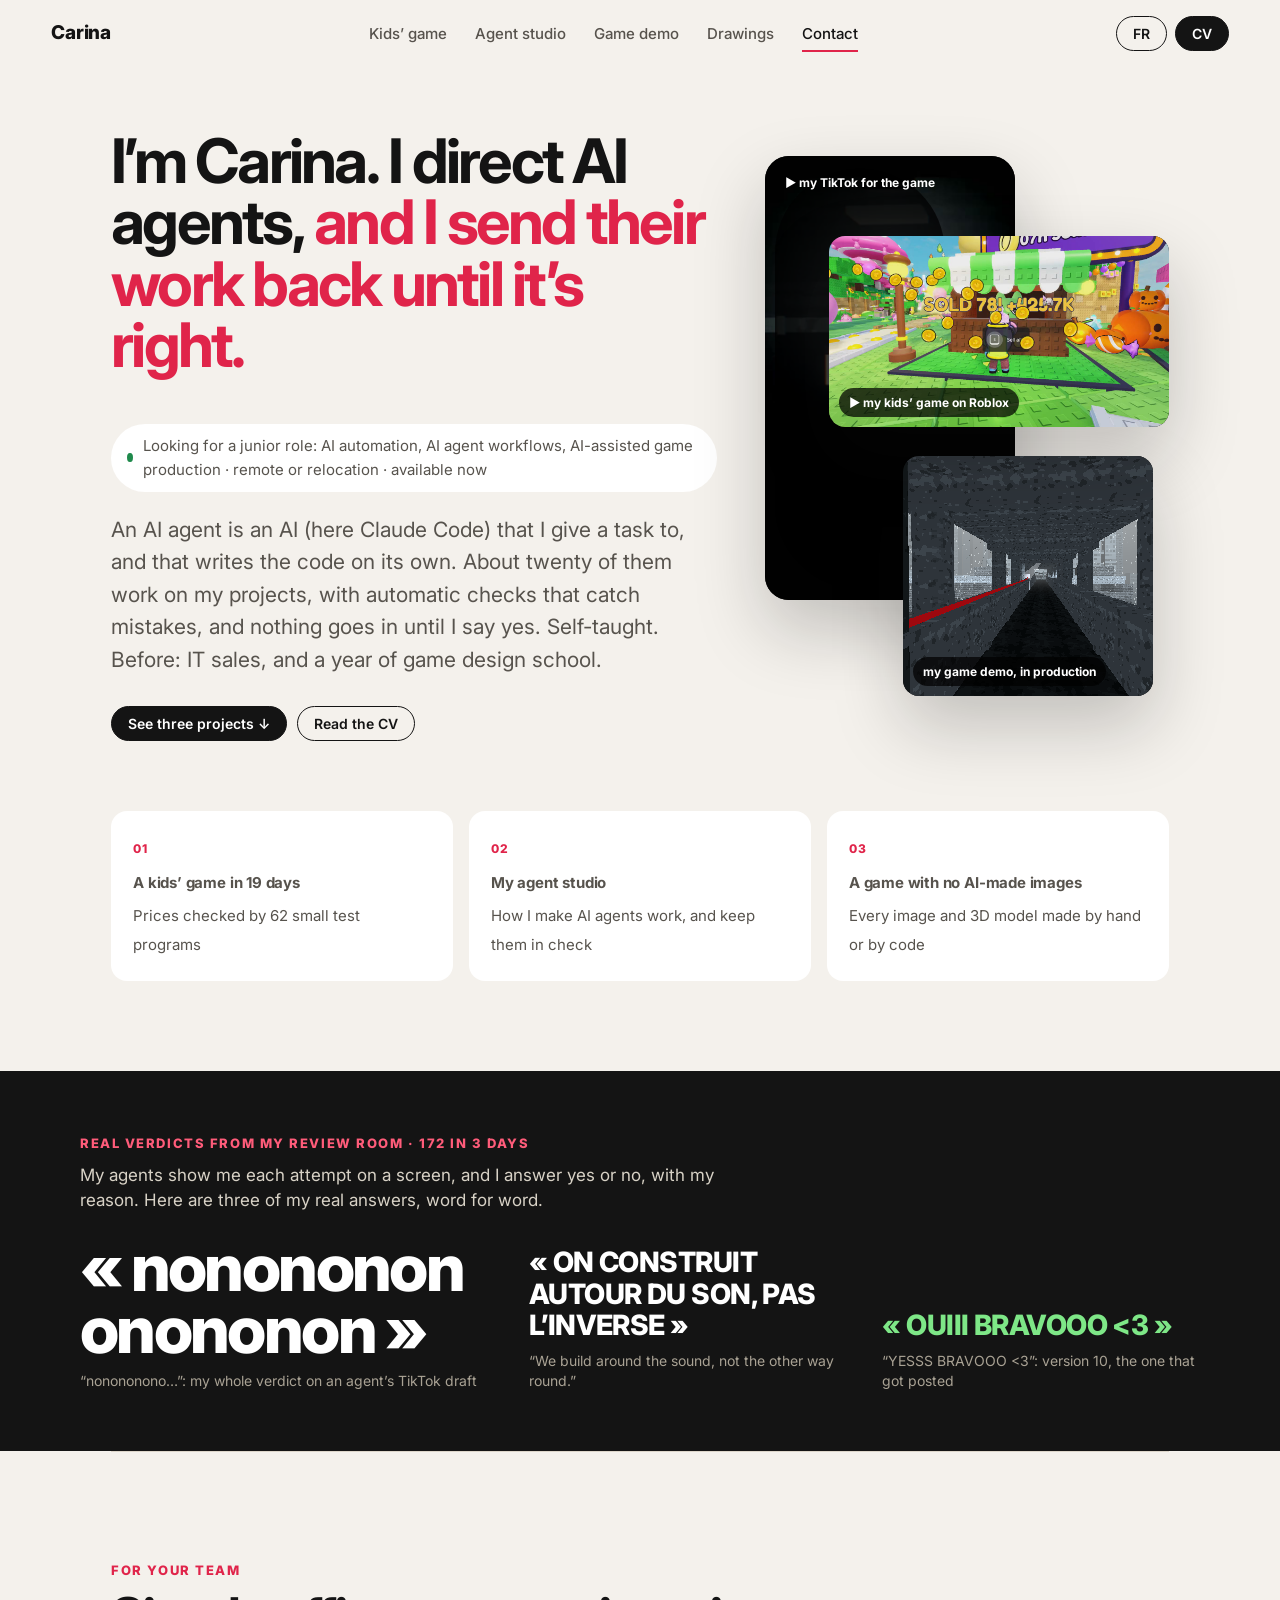
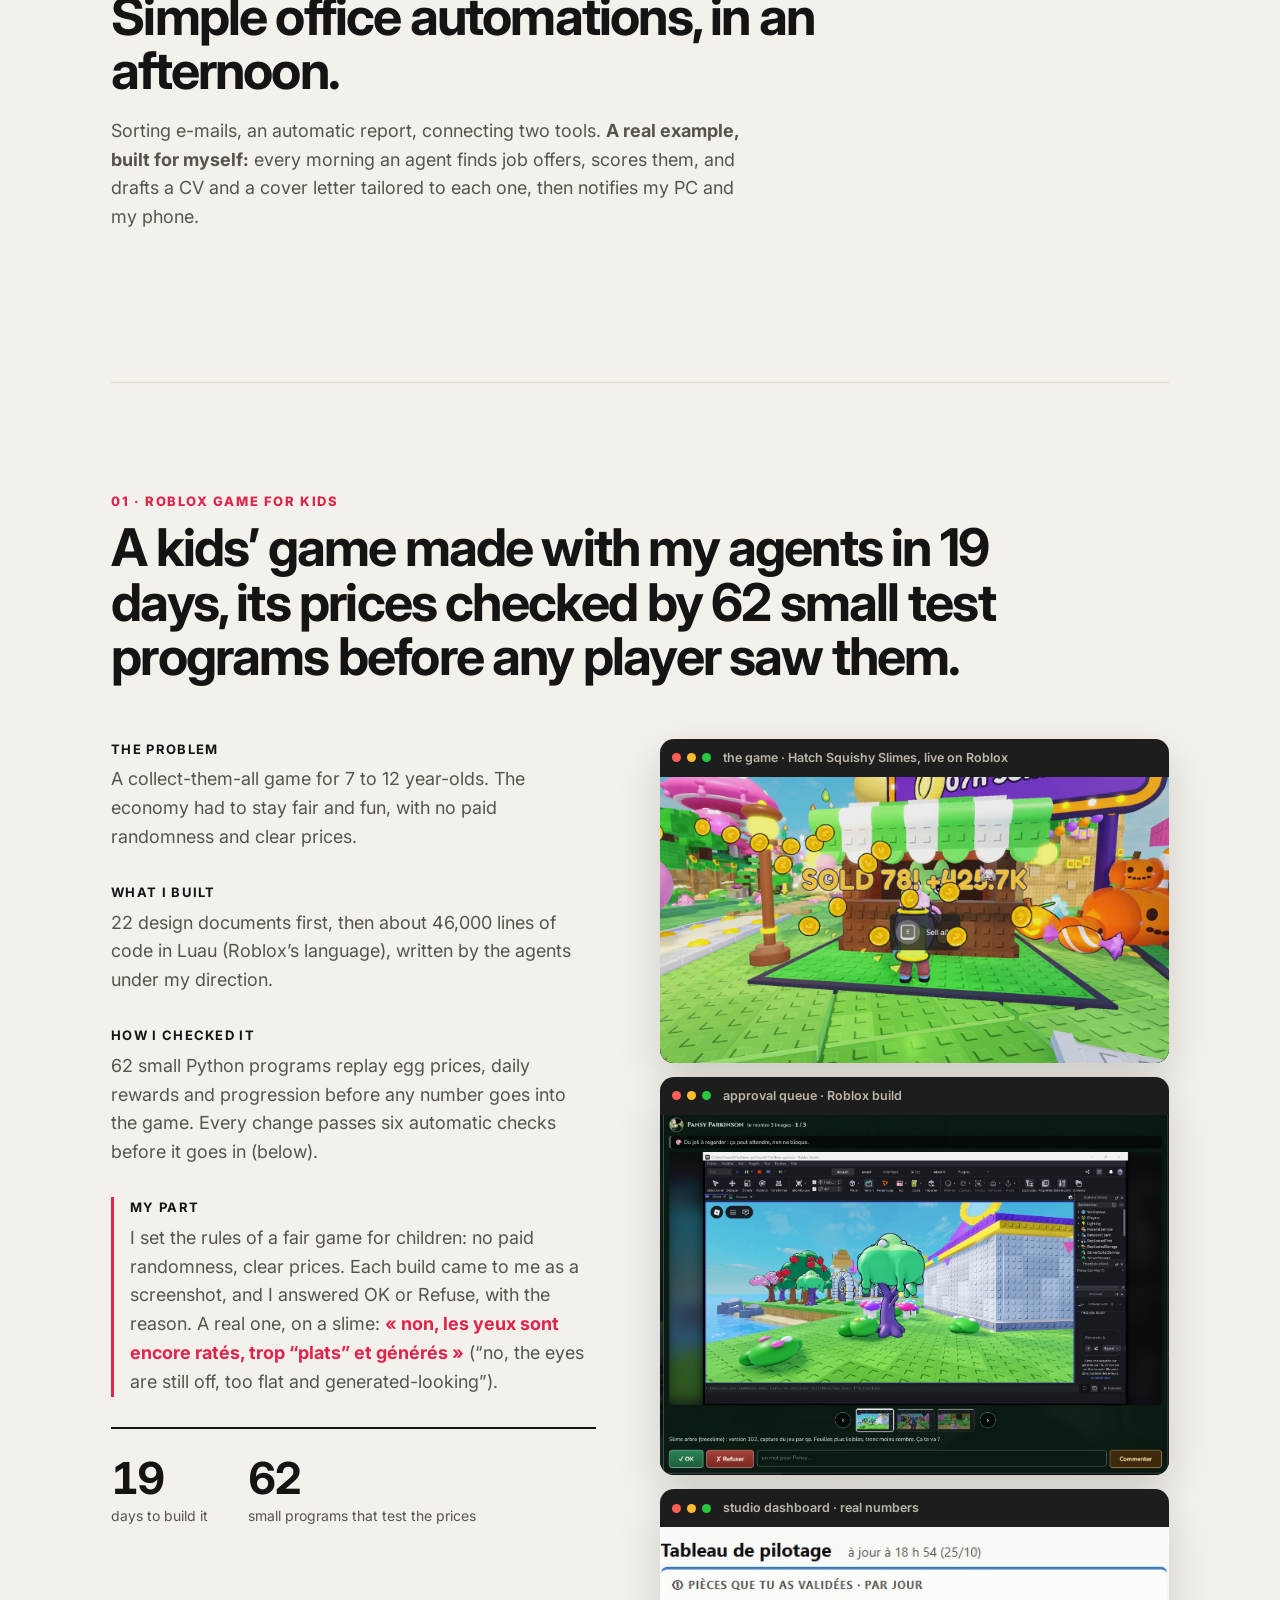
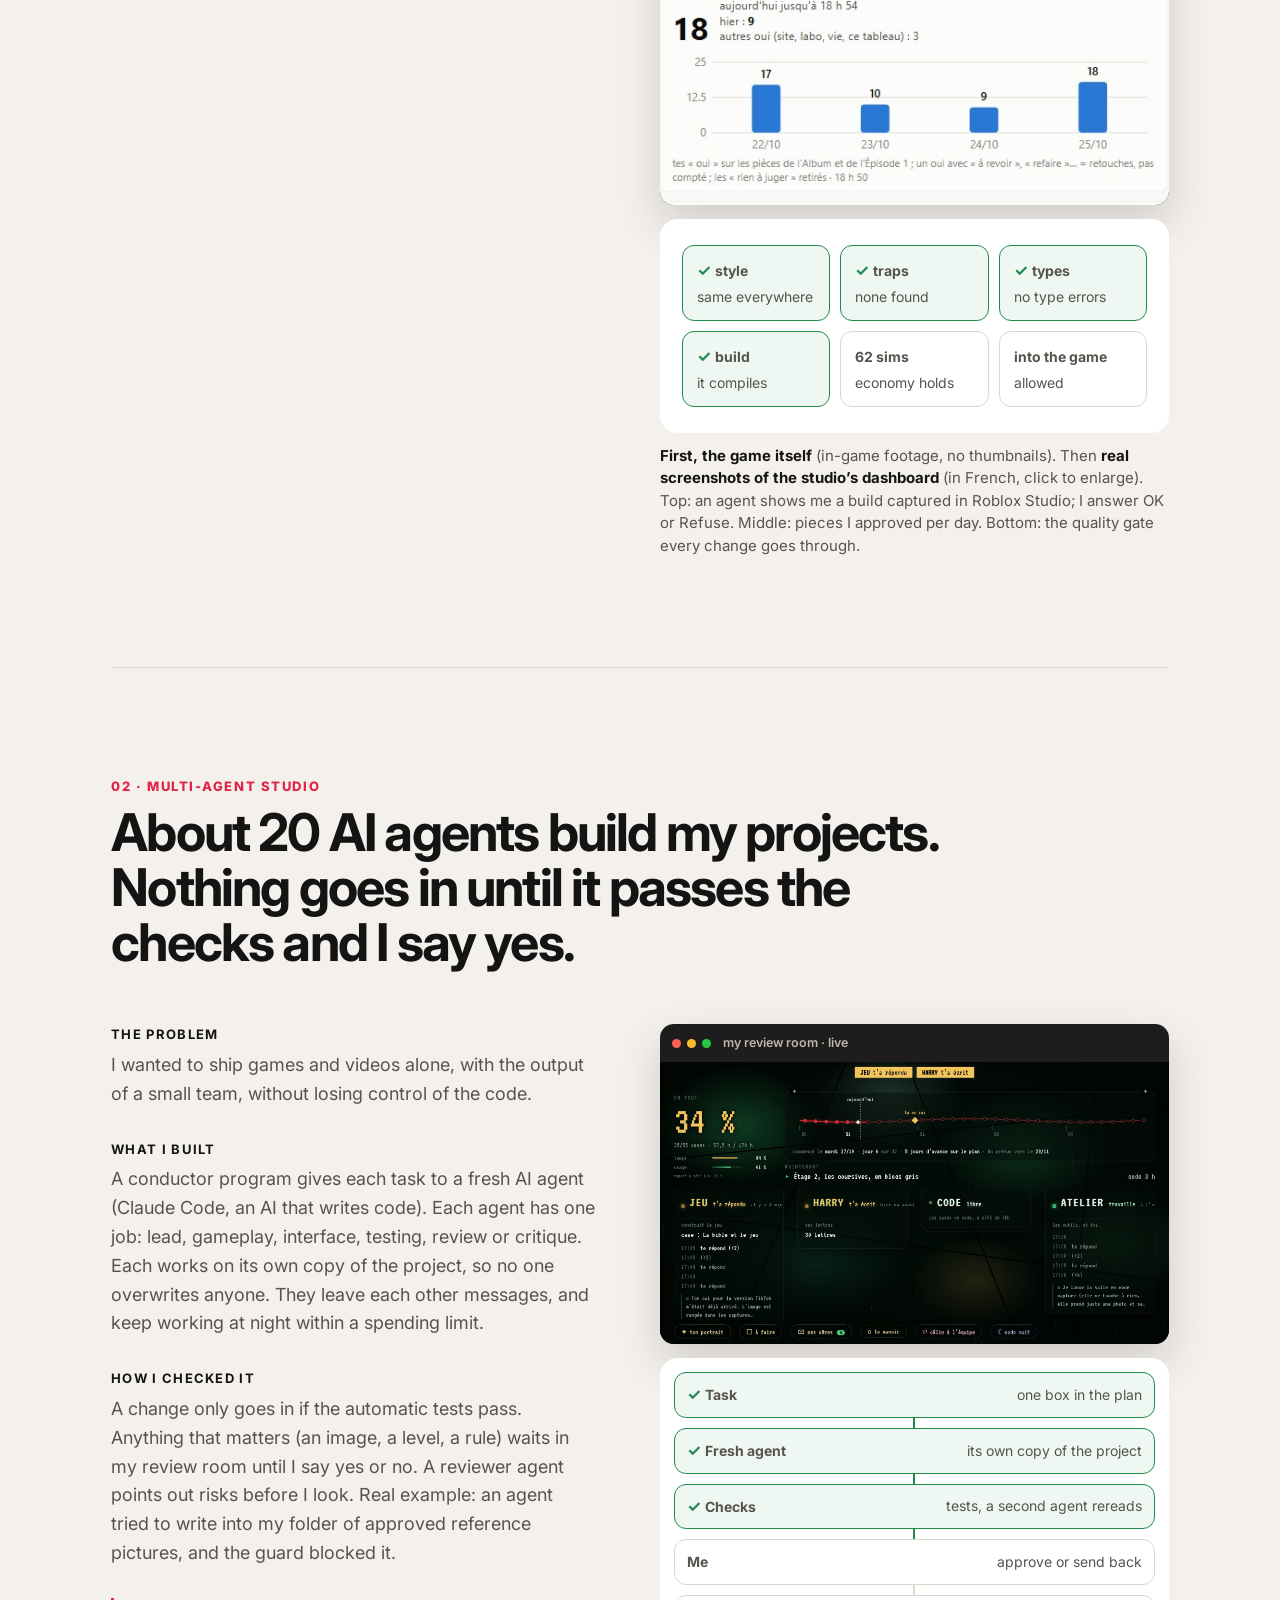
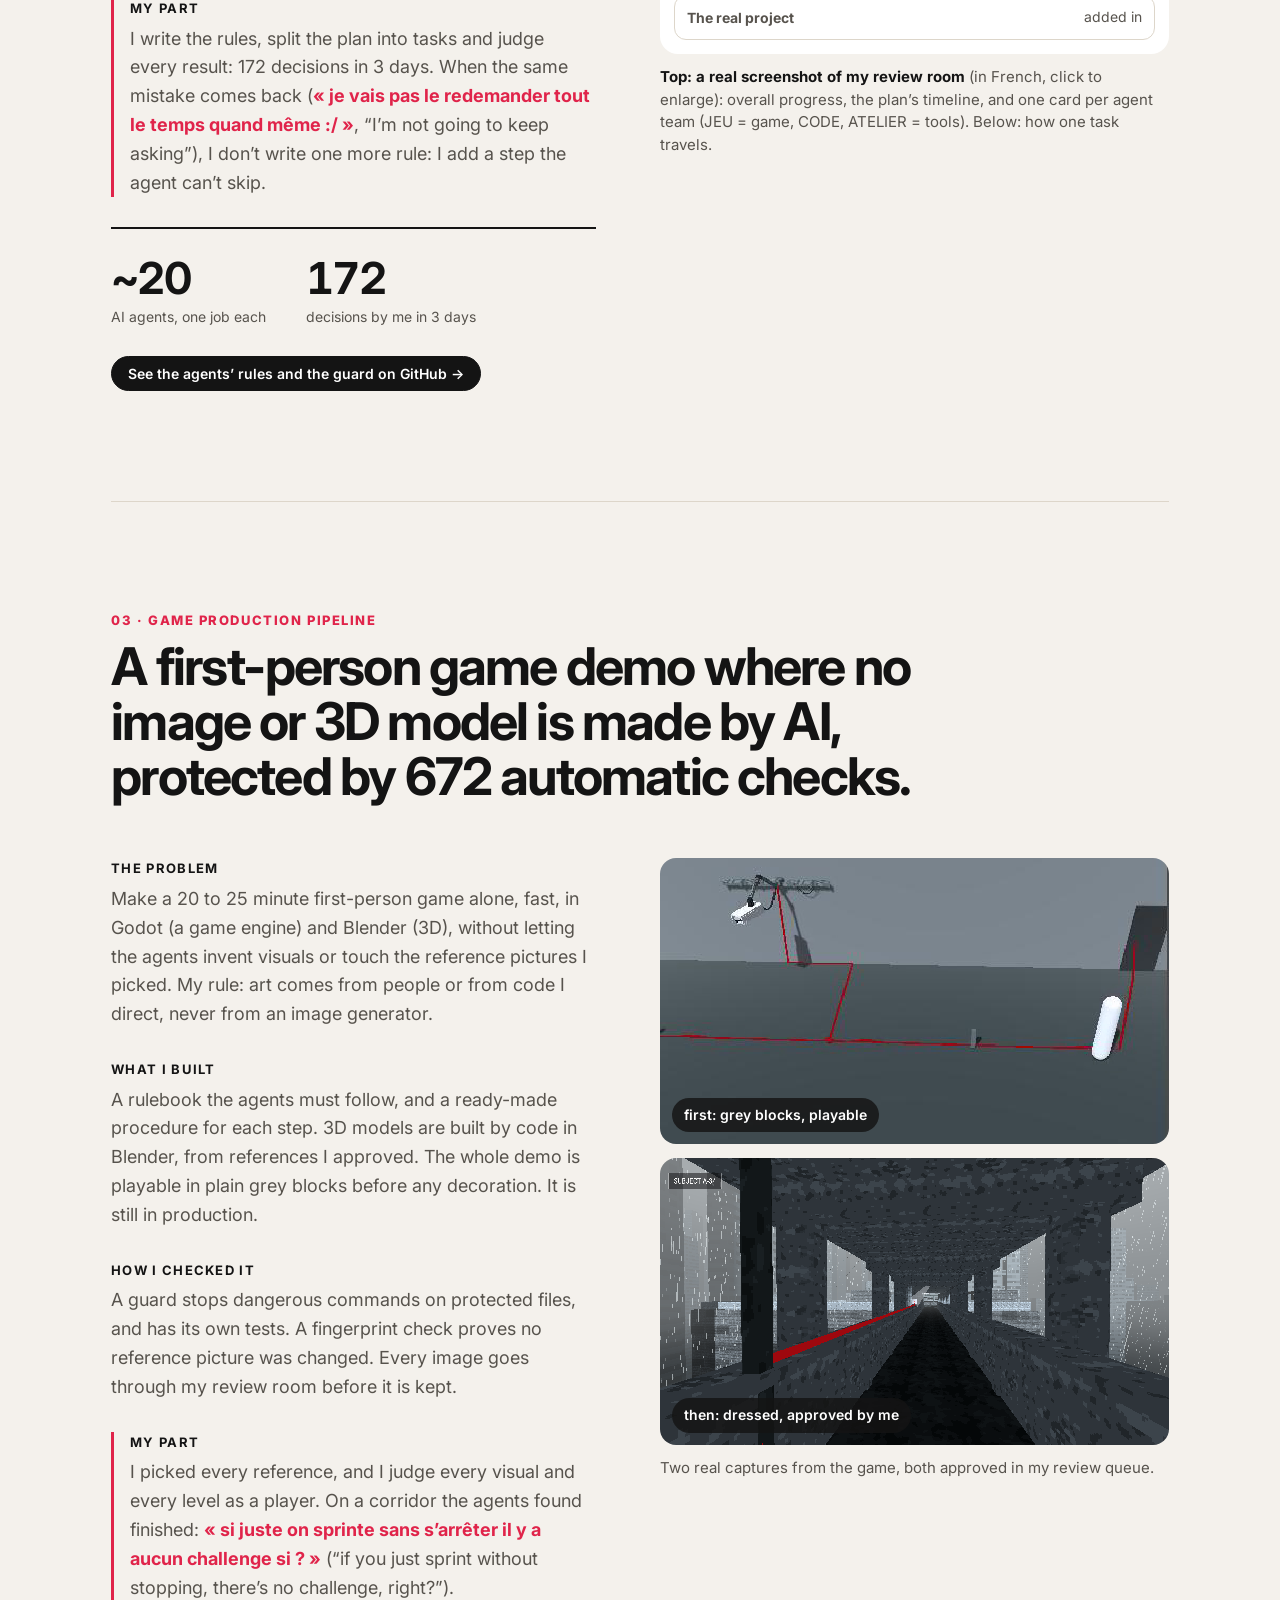
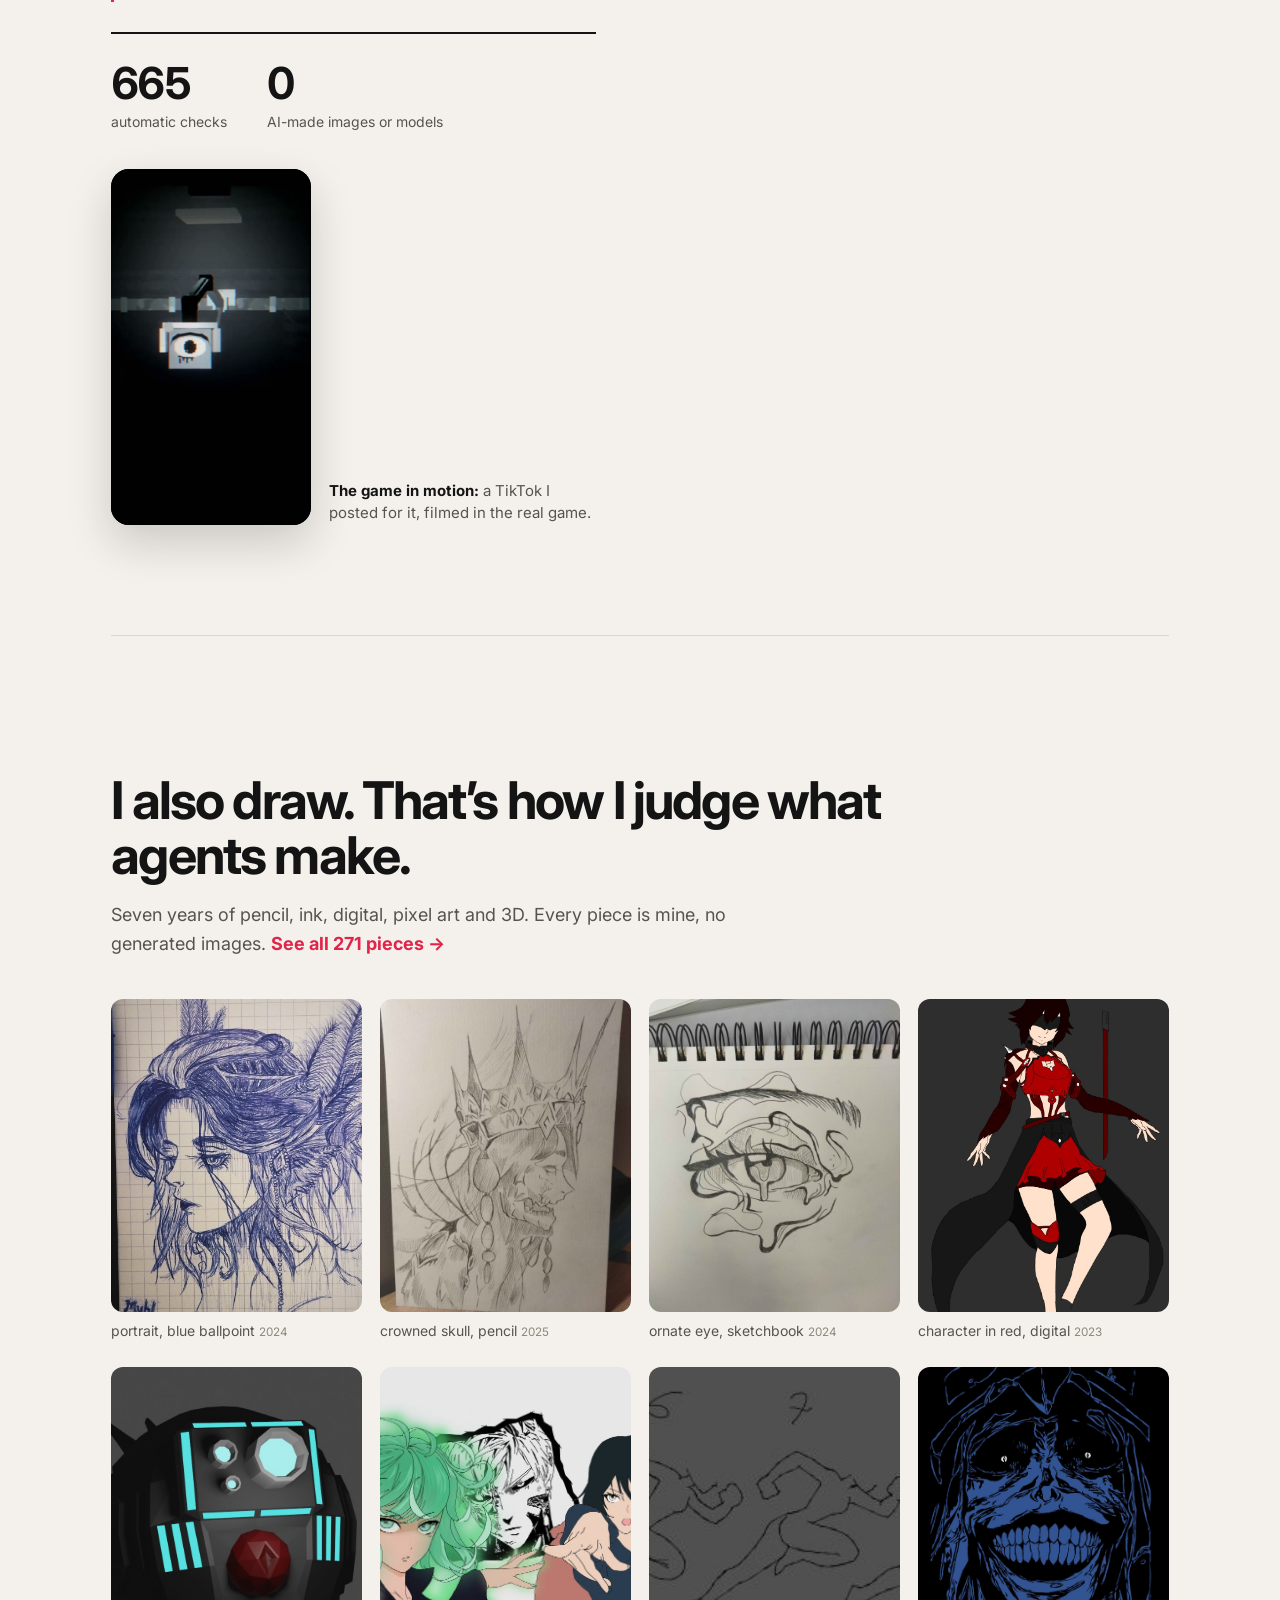
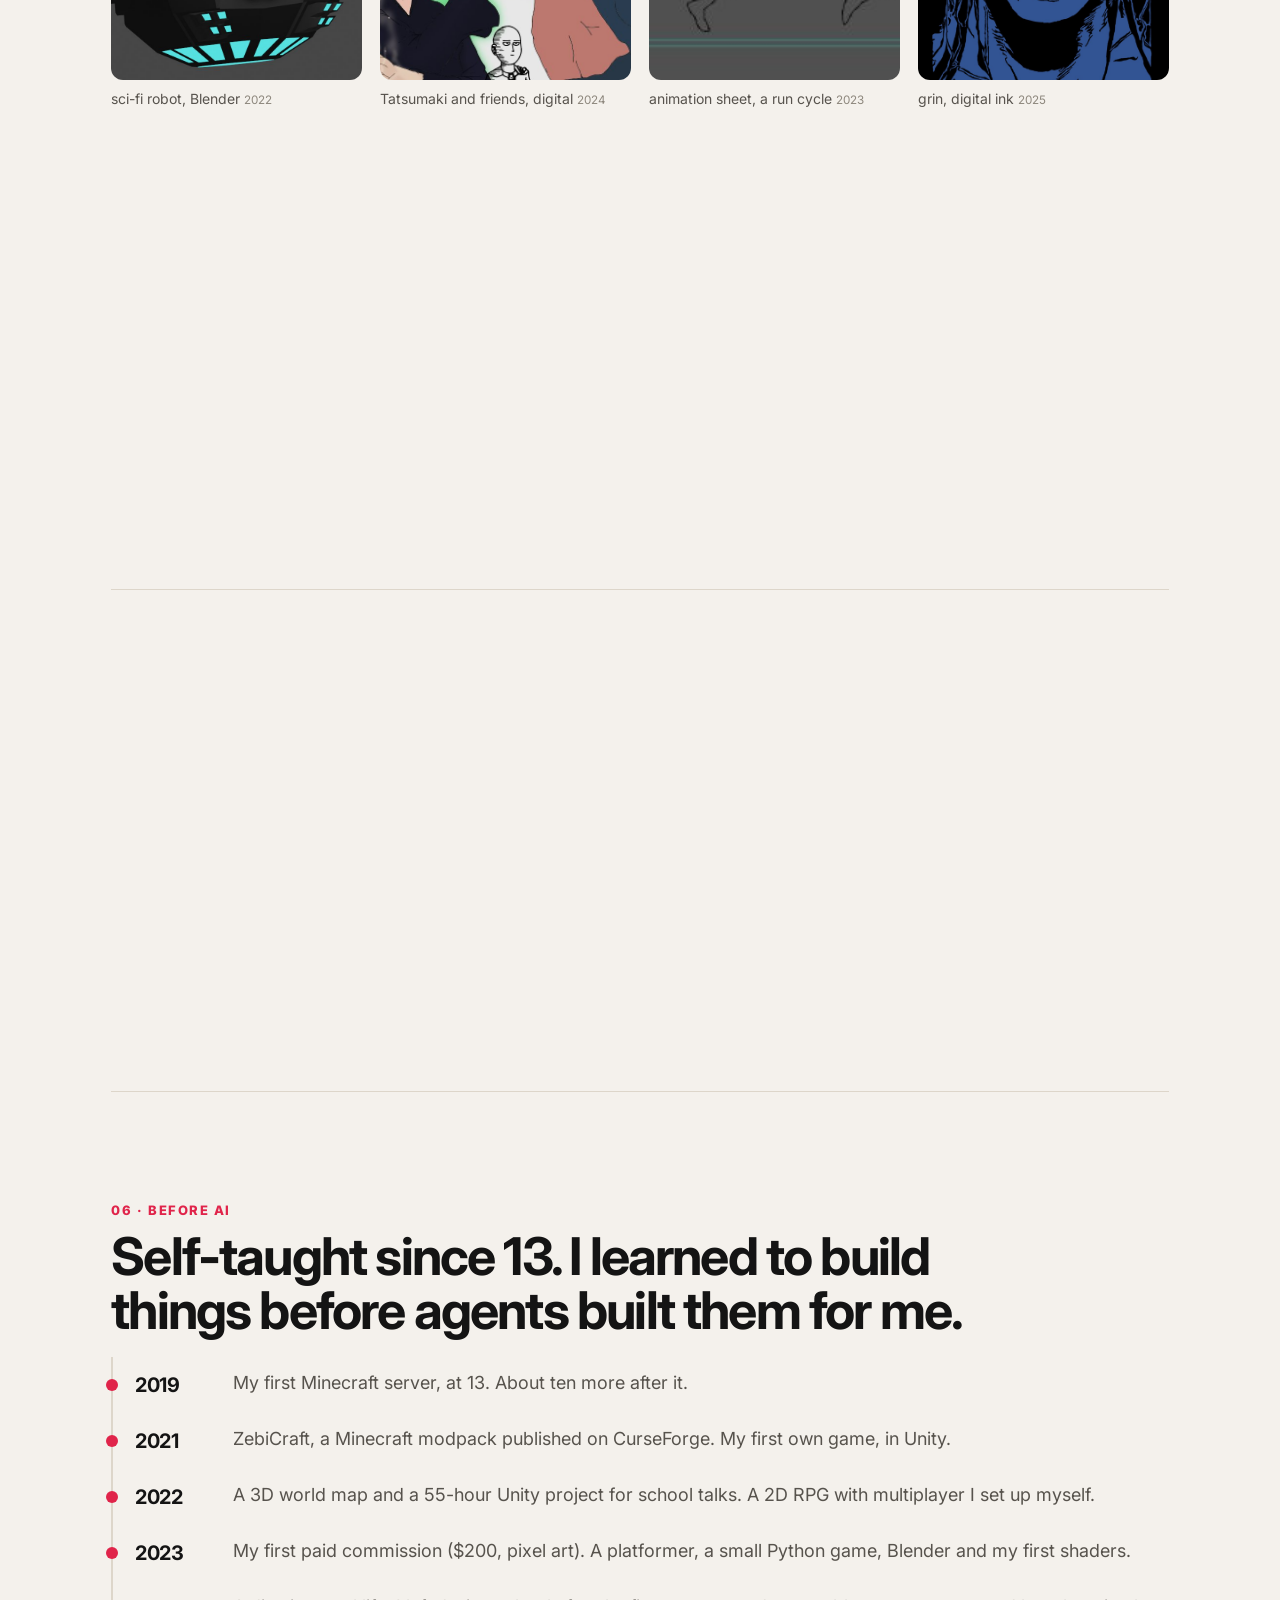
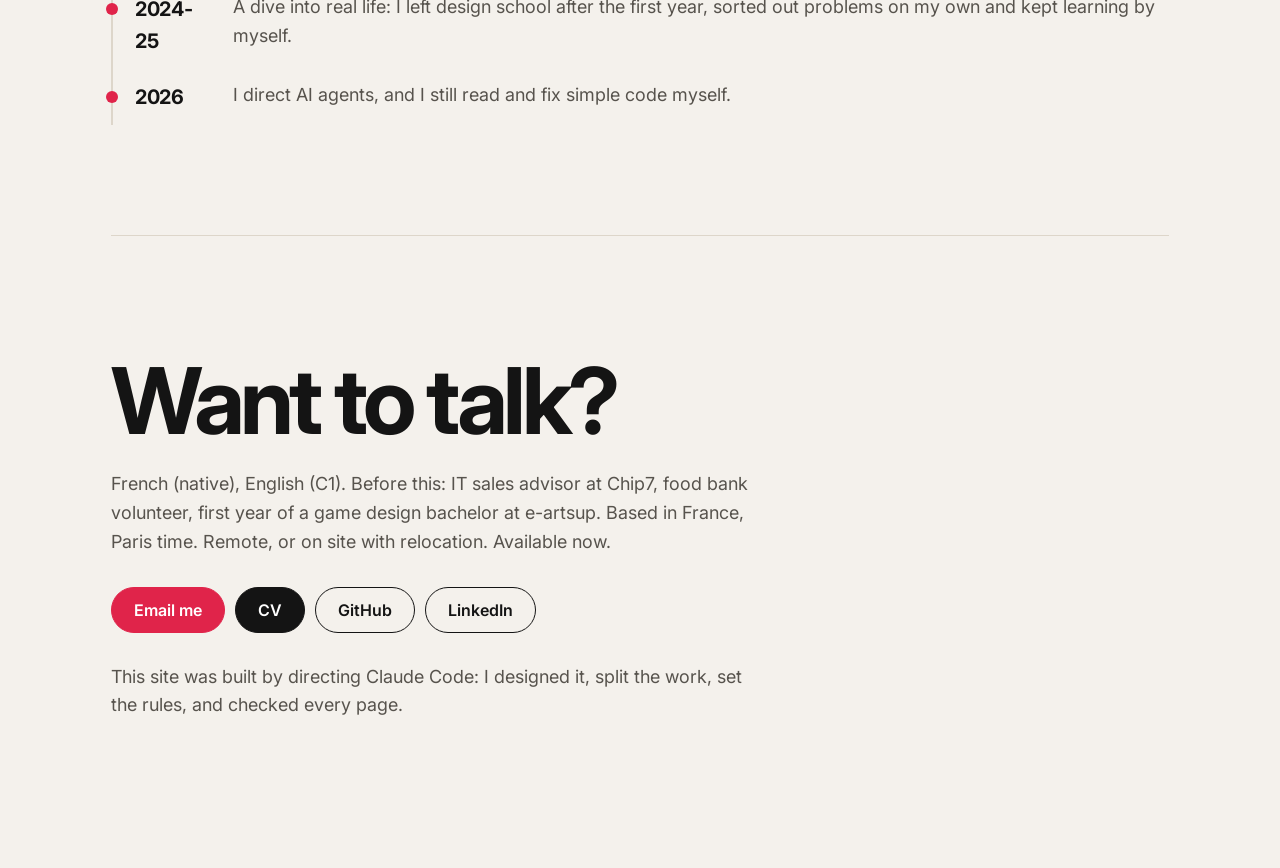
==== index.html @ 15b54ab4 "Retours du recruteur : exemple d'automatisation plus haut, jargon retiré, chiffres plus modestes, ve" ====
<!doctype html>
<html lang="en" data-l="en"><head><meta charset="utf-8"><meta name="viewport" content="width=device-width, initial-scale=1">
<title>Carina · AI agent workflows and automation</title><meta name="description" content="Carina directs teams of Claude Code agents to build real software, with tests and guardrails. Self-taught, based in France.">
<link rel="preconnect" href="https://fonts.googleapis.com"><link rel="preconnect" href="https://fonts.gstatic.com" crossorigin>
<link href="https://fonts.googleapis.com/css2?family=Inter:wght@400;500;600;700;800&family=JetBrains+Mono:wght@400;600&display=swap" rel="stylesheet">
<link rel="stylesheet" href="style.css"><script src="site.js"></script><script>window.JOURNAL=[["modeleur", "character model · 19,623 → 5,496 faces", ""], ["reviewer", "RISK: the spine is not at the same grain", "r"], ["modeleur", "fixed. once, like the rule says.", ""], ["tests", "672 / 672 passed", "v"], ["guard", "BLOCKED: write to the reference bank", "r"], ["queue", "waiting for her verdict…", "g"], ["her", "“not yet”", "j"], ["everyone", "back to work", ""]];</script></head><body>

<div class="lecture"></div>
<header class="haut"><a class="nom" href="#">Carina</a>
<nav><a href="#enfants"><span lang="en">Kids’ game</span><span lang="fr">Jeu enfants</span></a><a href="#studio"><span lang="en">Agent studio</span><span lang="fr">Studio d’agents</span></a><a href="#jeu"><span lang="en">Game demo</span><span lang="fr">Démo de jeu</span></a><a href="#dessins"><span lang="en">Drawings</span><span lang="fr">Dessins</span></a><a href="#contact">Contact</a></nav>
<div class="droite"><button type="button" data-langue><span lang="en">FR</span><span lang="fr">EN</span></button><a class="btn noir" href="cv.html">CV</a></div></header>
<main>
<section class="accueil"><div class="ouverture"><div class="texte">
<h1 data-mots><span lang="en">I’m Carina. I direct AI agents, <em>and I send their work back until it’s right.</em></span><span lang="fr">Je suis Carina. Je dirige des agents IA, <em>et je leur fais refaire jusqu’à ce que ce soit bien.</em></span></h1>
<div class="cherche apparait"><span lang="en">Looking for a junior role: AI automation, AI agent workflows, AI-assisted game production · remote or relocation · available now</span><span lang="fr">Je cherche un poste junior : automatisation IA, workflows d’agents IA, production de jeu assistée par IA · à distance ou déménagement · disponible tout de suite</span></div>
<p class="sous apparait"><span lang="en">An AI agent is an AI (here Claude Code) that I give a task to, and that writes the code on its own. About twenty of them work on my projects, with automatic checks that catch mistakes, and nothing goes in until I say yes. Self-taught. Before: IT sales, and a year of game design school.</span><span lang="fr">Un agent IA, c’est une IA (ici Claude Code) à qui je confie une tâche et qui écrit le code toute seule. Une vingtaine travaillent sur mes projets, avec des contrôles automatiques qui attrapent les erreurs, et rien n’entre sans mon oui. Autodidacte. Avant : la vente informatique, et un an d’école de game design.</span></p>
<div class="liens apparait"><a class="btn noir" href="#studio"><span lang="en">See three projects ↓</span><span lang="fr">Voir trois projets ↓</span></a><a class="btn" href="cv.html"><span lang="en">Read the CV</span><span lang="fr">Lire le CV</span></a></div>
</div><div class="vitrine apparait">
<div class="v tel"><video src="media/tiktok.mp4" poster="media/tiktok.jpg" autoplay muted loop playsinline preload="metadata"></video><span><span lang="en">▶ my TikTok for the game</span><span lang="fr">▶ mon TikTok pour le jeu</span></span></div>
<div class="v large"><video src="media/roblox.mp4" poster="media/roblox.jpg" autoplay muted loop playsinline preload="metadata"></video><span><span lang="en">▶ my kids’ game on Roblox</span><span lang="fr">▶ mon jeu pour enfants sur Roblox</span></span></div>
<div class="v file"><img src="img/jeu/habille.png" alt="" loading="lazy"><span><span lang="en">my game demo, in production</span><span lang="fr">ma démo de jeu, en production</span></span></div>
</div></div>
<div class="sommaire">
<a class="apparait" href="#enfants"><small>01</small><b><span lang="en">A kids’ game in 19 days</span><span lang="fr">Un jeu pour enfants en 19 jours</span></b><span><span lang="en">Prices checked by 62 small test programs</span><span lang="fr">Des prix vérifiés par 62 petits programmes</span></span></a>
<a class="apparait" href="#studio"><small>02</small><b><span lang="en">My agent studio</span><span lang="fr">Mon studio d’agents</span></b><span><span lang="en">How I make AI agents work, and keep them in check</span><span lang="fr">Comment je fais travailler des agents IA, sans les lâcher</span></span></a>
<a class="apparait" href="#jeu"><small>03</small><b><span lang="en">A game with no AI-made images</span><span lang="fr">Un jeu sans aucune image faite par IA</span></b><span><span lang="en">Every image and 3D model made by hand or by code</span><span lang="fr">Chaque image et modèle 3D fait à la main ou par du code</span></span></a>
</div></section>
<section class="verdicts"><div class="num"><span lang="en">Real verdicts from my review room · 172 in 3 days</span><span lang="fr">Vrais verdicts de ma salle de validation · 172 en 3 jours</span></div>
<p class="explique"><span lang="en">My agents show me each attempt on a screen, and I answer yes or no, with my reason. Here are three of my real answers, word for word.</span><span lang="fr">Mes agents me montrent chaque essai sur un écran, et je réponds oui ou non, avec ma raison. Voici trois de mes vraies réponses, mot pour mot.</span></p>
<div class="mur">
<blockquote class="apparait g"><p>«&nbsp;nonononono&shy;nononon&nbsp;»</p><cite><span lang="en">“nonononono…”: my whole verdict on an agent’s TikTok draft</span><span lang="fr">tout mon verdict sur un brouillon de TikTok d’un agent</span></cite></blockquote>
<blockquote class="apparait"><p>« ON CONSTRUIT AUTOUR DU SON, PAS L’INVERSE »</p><cite><span lang="en">“We build around the sound, not the other way round.”</span><span lang="fr">aux agents, pour une vidéo</span></cite></blockquote>
<blockquote class="apparait ok"><p>« OUIII BRAVOOO &lt;3 »</p><cite><span lang="en">“YESSS BRAVOOO &lt;3”: version 10, the one that got posted</span><span lang="fr">version 10, celle qui a été publiée</span></cite></blockquote>
</div></section>
<section class="section" id="equipe"><div class="num apparait"><span lang="en">For your team</span><span lang="fr">Pour votre équipe</span></div>
<h2 class="apparait"><span lang="en">Simple office automations, in an afternoon.</span><span lang="fr">Des automatisations de bureau simples, en une après-midi.</span></h2>
<p class="chapo apparait"><span lang="en">Sorting e-mails, an automatic report, connecting two tools. <b>A real example, built for myself:</b> every morning an agent finds job offers, scores them, and drafts a CV and a cover letter tailored to each one, then notifies my PC and my phone.</span><span lang="fr">Trier des e-mails, un rapport automatique, relier deux outils. <b>Un exemple réel, fait pour moi :</b> chaque matin, un agent trouve des offres d’emploi, les note, et me prépare un CV et une lettre adaptés à chacune, puis me prévient sur mon PC et mon téléphone.</span></p></section>
<section class="cas" id="enfants"><div class="tete apparait"><div class="num">01 · <span lang="en">Roblox game for kids</span><span lang="fr">Jeu Roblox pour enfants</span></div><h2><span lang="en">A kids’ game made with my agents in 19 days, its prices checked by 62 small test programs before any player saw them.</span><span lang="fr">Un jeu pour enfants fait avec mes agents en 19 jours, ses prix vérifiés par 62 petits programmes avant qu’un joueur les voie.</span></h2></div><div class="corps"><div class="recit"><div class="ligne apparait"><h3><span lang="en">The problem</span><span lang="fr">Le problème</span></h3><p><span lang="en">A collect-them-all game for 7 to 12 year-olds. The economy had to stay fair and fun, with no paid randomness and clear prices.</span><span lang="fr">Un jeu à collectionner pour les 7-12 ans. L’économie devait rester juste et amusante, sans hasard payant et avec des prix clairs.</span></p></div><div class="ligne apparait"><h3><span lang="en">What I built</span><span lang="fr">Ce que j’ai construit</span></h3><p><span lang="en">22 design documents first, then about 46,000 lines of code in Luau (Roblox’s language), written by the agents under my direction.</span><span lang="fr">D’abord 22 documents de conception, puis environ 46 000 lignes de code en Luau (le langage de Roblox), écrites par les agents sous ma direction.</span></p></div><div class="ligne apparait"><h3><span lang="en">How I checked it</span><span lang="fr">Comment je l’ai vérifié</span></h3><p><span lang="en">62 small Python programs replay egg prices, daily rewards and progression before any number goes into the game. Every change passes six automatic checks before it goes in (below).</span><span lang="fr">62 petits programmes Python rejouent les prix des œufs, les récompenses du jour et la progression avant qu’un chiffre entre dans le jeu. Chaque changement passe six contrôles automatiques avant d’entrer (en bas).</span></p></div><div class="ligne part apparait"><h3><span lang="en">My part</span><span lang="fr">Ma part</span></h3><p><span lang="en">I set the rules of a fair game for children: no paid randomness, clear prices. Each build came to me as a screenshot, and I answered OK or Refuse, with the reason. A real one, on a slime: <q class="sa-voix">«&nbsp;non, les yeux sont encore ratés, trop “plats” et générés&nbsp;»</q> (“no, the eyes are still off, too flat and generated-looking”).</span><span lang="fr">J’ai posé les règles d’un jeu juste pour des enfants : pas de hasard payant, des prix clairs. Chaque version m’arrivait en capture, et je répondais OK ou Refuser, avec la raison. Un vrai refus, sur un slime : <q class="sa-voix">«&nbsp;non, les yeux sont encore ratés, trop “plats” et générés&nbsp;»</q>.</span></p></div><div class="resultat apparait"><div><b data-compte="19"><span lang="en">19</span><span lang="fr">19</span></b><span><span lang="en">days to build it</span><span lang="fr">jours pour le construire</span></span></div><div><b data-compte="62"><span lang="en">62</span><span lang="fr">62</span></b><span><span lang="en">small programs that test the prices</span><span lang="fr">petits programmes qui testent les prix</span></span></div></div></div><figure class="visuel apparait"><div class="ecran video "><span class="barre"><i></i><i></i><i></i><span lang="en">the game · Hatch Squishy Slimes, live on Roblox</span><span lang="fr">le jeu · Hatch Squishy Slimes, en ligne sur Roblox</span></span><video src="media/roblox.mp4" poster="media/roblox.jpg" autoplay muted loop playsinline preload="metadata"></video></div><a class="ecran" href="img/preuves/valider.jpg" data-zoom><span class="barre"><i></i><i></i><i></i><span lang="en">approval queue · Roblox build</span><span lang="fr">file de validation · build Roblox</span></span><img loading="lazy" src="img/preuves/valider.jpg" alt="approval queue"></a><a class="ecran" href="img/preuves/pilotage.jpg" data-zoom><span class="barre"><i></i><i></i><i></i><span lang="en">studio dashboard · real numbers</span><span lang="fr">tableau de pilotage · vrais chiffres</span></span><img loading="lazy" src="img/preuves/pilotage.jpg" alt="dashboard"></a><div class="etapes portique" data-etapes><div class="etape "><b><span lang="en">style</span><span lang="fr">style</span></b><span><span lang="en">same everywhere</span><span lang="fr">partout pareil</span></span></div><i class="fleche" aria-hidden="true"></i><div class="etape "><b><span lang="en">traps</span><span lang="fr">pièges</span></b><span><span lang="en">none found</span><span lang="fr">aucun trouvé</span></span></div><i class="fleche" aria-hidden="true"></i><div class="etape "><b><span lang="en">types</span><span lang="fr">types</span></b><span><span lang="en">no type errors</span><span lang="fr">aucune erreur de type</span></span></div><i class="fleche" aria-hidden="true"></i><div class="etape "><b><span lang="en">build</span><span lang="fr">build</span></b><span><span lang="en">it compiles</span><span lang="fr">ça compile</span></span></div><i class="fleche" aria-hidden="true"></i><div class="etape "><b><span lang="en">62 sims</span><span lang="fr">62 simus</span></b><span><span lang="en">economy holds</span><span lang="fr">l’économie tient</span></span></div><i class="fleche" aria-hidden="true"></i><div class="etape "><b><span lang="en">into the game</span><span lang="fr">dans le jeu</span></b><span><span lang="en">allowed</span><span lang="fr">autorisé</span></span></div></div><figcaption><span lang="en"><b>First, the game itself</b> (in-game footage, no thumbnails). Then <b>real screenshots of the studio’s dashboard</b> (in French, click to enlarge). Top: an agent shows me a build captured in Roblox Studio; I answer OK or Refuse. Middle: pieces I approved per day. Bottom: the quality gate every change goes through.</span><span lang="fr"><b>D’abord, le jeu lui-même</b> (des images du jeu, sans les vignettes). Puis <b>de vraies captures du tableau de bord du studio</b> (clic pour agrandir). En haut : un agent me montre un build capturé dans Roblox Studio, je réponds OK ou Refuser. Au milieu : les pièces que j’ai validées par jour. En bas : le contrôle que passe chaque changement.</span></figcaption></figure></div></section><section class="cas" id="studio"><div class="tete apparait"><div class="num">02 · <span lang="en">Multi-agent studio</span><span lang="fr">Studio multi-agents</span></div><h2><span lang="en">About 20 AI agents build my projects. Nothing goes in until it passes the checks and I say yes.</span><span lang="fr">Une vingtaine d’agents IA construisent mes projets. Rien n’entre sans passer les contrôles et sans mon oui.</span></h2></div><div class="corps"><div class="recit"><div class="ligne apparait"><h3><span lang="en">The problem</span><span lang="fr">Le problème</span></h3><p><span lang="en">I wanted to ship games and videos alone, with the output of a small team, without losing control of the code.</span><span lang="fr">Je voulais sortir des jeux et des vidéos seule, avec le rendement d’une petite équipe, sans perdre le contrôle du code.</span></p></div><div class="ligne apparait"><h3><span lang="en">What I built</span><span lang="fr">Ce que j’ai construit</span></h3><p><span lang="en">A conductor program gives each task to a fresh AI agent (Claude Code, an AI that writes code). Each agent has one job: lead, gameplay, interface, testing, review or critique. Each works on its own copy of the project, so no one overwrites anyone. They leave each other messages, and keep working at night within a spending limit.</span><span lang="fr">Un programme chef d’orchestre confie chaque tâche à un agent IA neuf (Claude Code, une IA qui écrit du code). Chaque agent a un seul métier : chef, gameplay, interface, tests, relecture ou critique. Chacun travaille sur sa propre copie du projet (une copie git), donc personne n’écrase personne. Ils se laissent des messages, et continuent la nuit avec une limite de dépense.</span></p></div><div class="ligne apparait"><h3><span lang="en">How I checked it</span><span lang="fr">Comment je l’ai vérifié</span></h3><p><span lang="en">A change only goes in if the automatic tests pass. Anything that matters (an image, a level, a rule) waits in my review room until I say yes or no. A reviewer agent points out risks before I look. Real example: an agent tried to write into my folder of approved reference pictures, and the guard blocked it.</span><span lang="fr">Un changement n’entre que si les tests automatiques passent. Tout ce qui compte (une image, un niveau, une règle) attend dans ma salle de validation que je dise oui ou non. Un agent relecteur signale les risques avant que je regarde. Exemple réel : un agent a voulu écrire dans mon dossier d’images de référence approuvées, et la protection l’a bloqué.</span></p></div><div class="ligne part apparait"><h3><span lang="en">My part</span><span lang="fr">Ma part</span></h3><p><span lang="en">I write the rules, split the plan into tasks and judge every result: 172 decisions in 3 days. When the same mistake comes back (<q class="sa-voix">«&nbsp;je vais pas le redemander tout le temps quand même :/&nbsp;»</q>, “I’m not going to keep asking”), I don’t write one more rule: I add a step the agent can’t skip.</span><span lang="fr">J’écris les règles, je découpe le plan en tâches et je juge chaque résultat : 172 décisions en 3 jours. Quand la même erreur revient (<q class="sa-voix">«&nbsp;je vais pas le redemander tout le temps quand même :/&nbsp;»</q>), je n’ajoute pas une règle de plus : j’ajoute une étape que l’agent ne peut pas sauter.</span></p></div><div class="resultat apparait"><div><b data-compte="~20"><span lang="en">~20</span><span lang="fr">~20</span></b><span><span lang="en">AI agents, one job each</span><span lang="fr">agents IA, un métier chacun</span></span></div><div><b data-compte="172"><span lang="en">172</span><span lang="fr">172</span></b><span><span lang="en">decisions by me in 3 days</span><span lang="fr">décisions de ma part en 3 jours</span></span></div></div><div class="voir apparait"><a class="btn noir" href="https://github.com/Muhlasse/solo-agent-studio"><span lang="en">See the agents’ rules and the guard on GitHub →</span><span lang="fr">Voir les règles des agents et leurs protections sur GitHub →</span></a></div></div><figure class="visuel apparait"><a class="ecran" href="img/preuves/salle.jpg" data-zoom><span class="barre"><i></i><i></i><i></i><span lang="en">my review room · live</span><span lang="fr">ma salle de validation · en direct</span></span><img loading="lazy" src="img/preuves/salle.jpg" alt="review room"></a><div class="etapes petit" data-etapes><div class="etape "><b><span lang="en">Task</span><span lang="fr">Tâche</span></b><span><span lang="en">one box in the plan</span><span lang="fr">une case du plan</span></span></div><i class="fleche" aria-hidden="true"></i><div class="etape "><b><span lang="en">Fresh agent</span><span lang="fr">Agent neuf</span></b><span><span lang="en">its own copy of the project</span><span lang="fr">sa propre copie du projet</span></span></div><i class="fleche" aria-hidden="true"></i><div class="etape "><b><span lang="en">Checks</span><span lang="fr">Contrôles</span></b><span><span lang="en">tests, a second agent rereads</span><span lang="fr">tests, un 2e agent relit</span></span></div><i class="fleche" aria-hidden="true"></i><div class="etape moi"><b><span lang="en">Me</span><span lang="fr">Moi</span></b><span><span lang="en">approve or send back</span><span lang="fr">je valide ou je renvoie</span></span></div><i class="fleche" aria-hidden="true"></i><div class="etape "><b><span lang="en">The real project</span><span lang="fr">Le vrai projet</span></b><span><span lang="en">added in</span><span lang="fr">ajouté</span></span></div></div><figcaption><span lang="en"><b>Top: a real screenshot of my review room</b> (in French, click to enlarge): overall progress, the plan’s timeline, and one card per agent team (JEU = game, CODE, ATELIER = tools). Below: how one task travels.</span><span lang="fr"><b>En haut : une vraie capture de ma salle de validation</b> (clic pour agrandir) : l’avancement, la frise du plan, et une carte par équipe d’agents (JEU, CODE, ATELIER pour les outils). En dessous : le trajet d’une tâche.</span></figcaption></figure></div></section><section class="cas" id="jeu"><div class="tete apparait"><div class="num">03 · <span lang="en">Game production pipeline</span><span lang="fr">Chaîne de production de jeu</span></div><h2><span lang="en">A first-person game demo where no image or 3D model is made by AI, protected by 672 automatic checks.</span><span lang="fr">Une démo de jeu à la première personne où aucune image ni aucun modèle 3D n’est fait par une IA, protégée par 672 contrôles automatiques.</span></h2></div><div class="corps"><div class="recit"><div class="ligne apparait"><h3><span lang="en">The problem</span><span lang="fr">Le problème</span></h3><p><span lang="en">Make a 20 to 25 minute first-person game alone, fast, in Godot (a game engine) and Blender (3D), without letting the agents invent visuals or touch the reference pictures I picked. My rule: art comes from people or from code I direct, never from an image generator.</span><span lang="fr">Faire seule un jeu à la première personne de 20 à 25 minutes, vite, dans Godot (un moteur de jeu) et Blender (la 3D), sans laisser les agents inventer des visuels ni toucher aux images de référence que j’ai choisies. Ma règle : l’art vient de personnes ou de code que je dirige, jamais d’un générateur d’images.</span></p></div><div class="ligne apparait"><h3><span lang="en">What I built</span><span lang="fr">Ce que j’ai construit</span></h3><p><span lang="en">A rulebook the agents must follow, and a ready-made procedure for each step. 3D models are built by code in Blender, from references I approved. The whole demo is playable in plain grey blocks before any decoration. It is still in production.</span><span lang="fr">Un règlement que les agents doivent suivre, et une procédure toute prête pour chaque étape. Les modèles 3D sont construits par du code dans Blender, d’après des références que j’ai approuvées. Toute la démo est jouable en simples blocs gris avant toute décoration. Elle est encore en production.</span></p></div><div class="ligne apparait"><h3><span lang="en">How I checked it</span><span lang="fr">Comment je l’ai vérifié</span></h3><p><span lang="en">A guard stops dangerous commands on protected files, and has its own tests. A fingerprint check proves no reference picture was changed. Every image goes through my review room before it is kept.</span><span lang="fr">Un garde arrête les commandes dangereuses sur les fichiers protégés, et il a ses propres tests. Une vérification d’empreintes prouve qu’aucune image de référence n’a changé. Chaque image passe par ma salle de validation avant d’être gardée.</span></p></div><div class="ligne part apparait"><h3><span lang="en">My part</span><span lang="fr">Ma part</span></h3><p><span lang="en">I picked every reference, and I judge every visual and every level as a player. On a corridor the agents found finished: <q class="sa-voix">«&nbsp;si juste on sprinte sans s’arrêter il y a aucun challenge si ?&nbsp;»</q> (“if you just sprint without stopping, there’s no challenge, right?”).</span><span lang="fr">J’ai choisi chaque référence, et je juge chaque visuel et chaque niveau en joueuse. Sur un couloir que les agents trouvaient fini : <q class="sa-voix">«&nbsp;si juste on sprinte sans s’arrêter il y a aucun challenge si ?&nbsp;»</q>.</span></p></div><div class="resultat apparait"><div><b data-compte="672"><span lang="en">672</span><span lang="fr">672</span></b><span><span lang="en">automatic checks</span><span lang="fr">contrôles automatiques</span></span></div><div><b data-compte="0"><span lang="en">0</span><span lang="fr">0</span></b><span><span lang="en">AI-made images or models</span><span lang="fr">image ou modèle fait par IA</span></span></div></div><figure class="tiktok apparait"><video src="media/tiktok.mp4" poster="media/tiktok.jpg" autoplay muted loop playsinline preload="metadata"></video><figcaption><span lang="en"><b>The game in motion:</b> a TikTok I posted for it, filmed in the real game.</span><span lang="fr"><b>Le jeu en mouvement :</b> un TikTok que j’ai posté pour lui, filmé dans le vrai jeu.</span></figcaption></figure></div><figure class="visuel apparait"><div class="avant-apres"><div><img loading="lazy" src="img/jeu/gris.png" alt=""><span><span lang="en">first: grey blocks, playable</span><span lang="fr">d’abord : blocs gris, jouable</span></span></div><div><img loading="lazy" src="img/jeu/habille.png" alt=""><span><span lang="en">then: dressed, approved by me</span><span lang="fr">ensuite : habillé, validé par moi</span></span></div></div><figcaption><span lang="en">Two real captures from the game, both approved in my review queue.</span><span lang="fr">Deux vraies captures du jeu, validées toutes les deux dans ma file de validation.</span></figcaption></figure></div></section>
<section class="section" id="dessins"><div class="num apparait">04 · <span lang="en">By hand</span><span lang="fr">À la main</span></div>
<h2 class="apparait"><span lang="en">I also draw. That’s how I judge what agents make.</span><span lang="fr">Je dessine aussi. C’est comme ça que je juge ce que font les agents.</span></h2>
<p class="chapo apparait"><span lang="en">Seven years of pencil, ink, digital, pixel art and 3D. Every piece is mine, no generated images.</span><span lang="fr">Sept ans de crayon, d’encre, de numérique, de pixel art et de 3D. Chaque pièce est de moi, aucune image générée.</span>
 <a class="lien" href="archive.html"><span lang="en">See all 271 pieces →</span><span lang="fr">Voir les 271 pièces →</span></a></p>
<div class="mur"><figure class="apparait"><a href="img/v/v01.jpg" data-zoom><img loading="lazy" src="img/v/v01.jpg" alt="portrait, blue ballpoint"></a><figcaption><span lang="en">portrait, blue ballpoint</span><span lang="fr">portrait, stylo bille bleu</span> <small>2024</small></figcaption></figure><figure class="apparait"><a href="img/v/v02.jpg" data-zoom><img loading="lazy" src="img/v/v02.jpg" alt="crowned skull, pencil"></a><figcaption><span lang="en">crowned skull, pencil</span><span lang="fr">crâne couronné, crayon</span> <small>2025</small></figcaption></figure><figure class="apparait"><a href="img/v/v03.jpg" data-zoom><img loading="lazy" src="img/v/v03.jpg" alt="ornate eye, sketchbook"></a><figcaption><span lang="en">ornate eye, sketchbook</span><span lang="fr">œil orné, carnet</span> <small>2024</small></figcaption></figure><figure class="apparait"><a href="img/v/v04.jpg" data-zoom><img loading="lazy" src="img/v/v04.jpg" alt="character in red, digital"></a><figcaption><span lang="en">character in red, digital</span><span lang="fr">personnage en rouge, numérique</span> <small>2023</small></figcaption></figure><figure class="apparait"><a href="img/v/v05.jpg" data-zoom><img loading="lazy" src="img/v/v05.jpg" alt="sci-fi robot, Blender"></a><figcaption><span lang="en">sci-fi robot, Blender</span><span lang="fr">robot de science-fiction, Blender</span> <small>2022</small></figcaption></figure><figure class="apparait"><a href="img/v/v06.jpg" data-zoom><img loading="lazy" src="img/v/v06.jpg" alt="Tatsumaki and friends, digital"></a><figcaption><span lang="en">Tatsumaki and friends, digital</span><span lang="fr">Tatsumaki et la bande, numérique</span> <small>2024</small></figcaption></figure><figure class="apparait"><a href="img/v/v07.jpg" data-zoom><img loading="lazy" src="img/v/v07.jpg" alt="animation sheet, a run cycle"></a><figcaption><span lang="en">animation sheet, a run cycle</span><span lang="fr">planche d’animation, une course</span> <small>2023</small></figcaption></figure><figure class="apparait"><a href="img/v/v08.jpg" data-zoom><img loading="lazy" src="img/v/v08.jpg" alt="grin, digital ink"></a><figcaption><span lang="en">grin, digital ink</span><span lang="fr">sourire, encre numérique</span> <small>2025</small></figcaption></figure><figure class="apparait"><a href="img/v/v09.jpg" data-zoom><img loading="lazy" src="img/v/v09.jpg" alt="bee, pixel art"></a><figcaption><span lang="en">bee, pixel art</span><span lang="fr">abeille, pixel art</span> <small>2023</small></figcaption></figure><figure class="apparait"><a href="img/v/v10.jpg" data-zoom><img loading="lazy" src="img/v/v10.jpg" alt="sword in the stone, Blender"></a><figcaption><span lang="en">sword in the stone, Blender</span><span lang="fr">l’épée dans le rocher, Blender</span> <small>2023</small></figcaption></figure><figure class="apparait"><a href="img/v/v11.jpg" data-zoom><img loading="lazy" src="img/v/v11.jpg" alt="voxel diorama, Blender"></a><figcaption><span lang="en">voxel diorama, Blender</span><span lang="fr">diorama en voxels, Blender</span> <small>2023</small></figcaption></figure><figure class="apparait"><a href="img/v/v12.jpg" data-zoom><img loading="lazy" src="img/v/v12.jpg" alt="fairy and skull, pencil"></a><figcaption><span lang="en">fairy and skull, pencil</span><span lang="fr">fée et crâne, crayon</span> <small>2024</small></figcaption></figure></div></section>
<section class="section" id="petits"><div class="num apparait">05 · <span lang="en">Smaller projects</span><span lang="fr">Projets plus petits</span></div>
<h2 class="apparait"><span lang="en">Smaller tools I built for myself.</span><span lang="fr">Des outils plus petits, faits pour moi.</span></h2>
<ul class="petits">
<li class="apparait"><b><span lang="en">Live dashboard</span><span lang="fr">Tableau de bord en direct</span></b><span lang="en">Watch several AI agents work at once, with an alert the second one needs me.</span><span lang="fr">Voir plusieurs agents IA travailler à la fois, avec une alerte dès que l’un a besoin de moi.</span></li>
<li class="apparait"><b><span lang="en">Safe agent tooling</span><span lang="fr">Outils d’agents sûrs</span></b><span lang="en">A launcher and guards that block risky actions, with 40 tests, and 10 ready-made procedures.</span><span lang="fr">Un lanceur et des gardes qui bloquent les actions risquées, avec 40 tests, et 10 procédures toutes prêtes.</span></li>
<li class="apparait"><b><span lang="en">AI chat that remembers</span><span lang="fr">Une conversation IA qui se souvient</span></b><span lang="en">Past conversations summarised into chapters, and replies recovered if they get lost.</span><span lang="fr">Les conversations passées résumées en chapitres, et les réponses rattrapées si elles se perdent.</span></li>
<li class="apparait"><b><span lang="en">3D game, all code</span><span lang="fr">Jeu 3D, tout en code</span></b><span lang="en">No imported images, everything drawn by code the agents wrote under my direction, and a bot that plays the game to test it.</span><span lang="fr">Aucune image importée : tout est dessiné par du code que les agents ont écrit sous ma direction, et un robot joue au jeu pour le tester.</span></li>
</ul></section>
<section class="section" id="avant"><div class="num apparait">06 · <span lang="en">Before AI</span><span lang="fr">Avant l’IA</span></div>
<h2 class="apparait"><span lang="en">Self-taught since 13. I learned to build things before agents built them for me.</span><span lang="fr">Autodidacte depuis 13 ans. J’ai appris à construire avant que des agents construisent pour moi.</span></h2>
<ol class="frise"><li class="apparait"><b>2019</b><span><span lang="en">My first Minecraft server, at 13. About ten more after it.</span><span lang="fr">Mon premier serveur Minecraft, à 13 ans. Une dizaine d’autres ensuite.</span></span></li><li class="apparait"><b>2021</b><span><span lang="en">ZebiCraft, a Minecraft modpack published on CurseForge. My first own game, in Unity.</span><span lang="fr">ZebiCraft, un modpack Minecraft publié sur CurseForge. Mon premier jeu à moi, dans Unity.</span></span></li><li class="apparait"><b>2022</b><span><span lang="en">A 3D world map and a 55-hour Unity project for school talks. A 2D RPG with multiplayer I set up myself.</span><span lang="fr">Une carte du monde en 3D et un projet Unity de 55 h pour des exposés. Un RPG 2D avec un multijoueur que j’ai mis en place moi-même.</span></span></li><li class="apparait"><b>2023</b><span><span lang="en">My first paid commission ($200, pixel art). A platformer, a small Python game, Blender and my first shaders.</span><span lang="fr">Ma première commande payée (200 $, pixel art). Un jeu de plateforme, un petit jeu en Python, Blender et mes premiers shaders.</span></span></li><li class="apparait"><b>2024-25</b><span><span lang="en">A dive into real life: I left design school after the first year, sorted out problems on my own and kept learning by myself.</span><span lang="fr">Un plongeon dans la vraie vie : j’ai quitté l’école de design après la 1re année, réglé des problèmes seule et continué à apprendre par moi-même.</span></span></li><li class="apparait"><b>2026</b><span><span lang="en">I direct AI agents, and I still read and fix simple code myself.</span><span lang="fr">Je dirige des agents IA, et je lis et corrige toujours du code simple moi-même.</span></span></li></ol></section>
<section class="fin" id="contact"><h2 class="apparait"><span lang="en">Want to talk?</span><span lang="fr">On en parle ?</span></h2>
<p class="apparait"><span lang="en">French (native), English (C1). Before this: IT sales advisor at Chip7, food bank volunteer, first year of a game design bachelor at e-artsup. Based in France, Paris time. Remote, or on site with relocation. Available now.</span><span lang="fr">Français natif, anglais C1. Avant : conseillère en vente informatique chez Chip7, bénévole à la banque alimentaire, 1re année de bachelor game design à e-artsup. En France, heure de Paris. À distance, ou sur place avec déménagement. Disponible tout de suite.</span></p>
<div class="liens apparait"><a class="btn rose" href="mailto:carinachirouter@gmail.com"><span lang="en">Email me</span><span lang="fr">M’écrire</span></a><a class="btn noir" href="cv.html">CV</a><a class="btn" href="https://github.com/Muhlasse">GitHub</a><a class="btn" href="https://www.linkedin.com/in/carina-chirouter-80962229b/">LinkedIn</a></div>
<p class="apparait"><span lang="en">This site was built by directing Claude Code: I designed it, split the work, set the rules, and checked every page.</span><span lang="fr">Ce site a été fait en dirigeant Claude Code : je l’ai conçu, j’ai découpé le travail, posé les règles et vérifié chaque page.</span></p></section>
</main><div id="zoom"><img alt=""></div></body></html>
---- style.css ----
:root{--fond:#f4f1ec;--encre:#141414;--doux:#57534d;--pale:#8d877d;--trait:#ddd6ca;--rose:#e0244a;--vert:#1f8a4c;--nuit:#141414;--carte:#fff}
*{box-sizing:border-box}
html[data-l="en"] [lang="fr"],html[data-l="fr"] [lang="en"]{display:none}
html{scroll-behavior:smooth;scroll-padding-top:84px}
body{margin:0;background:var(--fond);color:var(--encre);font:18px/1.6 Inter,system-ui,sans-serif;-webkit-font-smoothing:antialiased}
a{color:inherit}
.lecture{position:fixed;top:0;left:0;height:3px;width:100%;transform-origin:0 50%;transform:scaleX(0);background:var(--rose);z-index:6}
.haut{position:sticky;top:0;z-index:5;display:flex;justify-content:space-between;align-items:center;gap:20px;padding:16px clamp(16px,4vw,56px);
  background:rgba(244,241,236,.88);backdrop-filter:blur(12px);transition:box-shadow .3s}
.haut.ombre{box-shadow:0 1px 0 var(--trait)}
.haut .nom{font-weight:800;font-size:19px;text-decoration:none;letter-spacing:-.01em}
.haut nav{display:flex;gap:28px;font-size:15px;font-weight:500;color:var(--doux)}
.haut nav a{text-decoration:none;position:relative;padding:4px 0}
.haut nav a:after{content:"";position:absolute;left:0;right:0;bottom:-2px;height:2px;background:var(--rose);transform:scaleX(0);transition:transform .3s}
.haut nav a:hover,.haut nav a.actif{color:var(--encre)}.haut nav a:hover:after,.haut nav a.actif:after{transform:scaleX(1)}
.haut .droite{display:flex;gap:8px;align-items:center}
.btn,button{background:transparent;border:1px solid var(--encre);color:var(--encre);padding:8px 16px;border-radius:99px;font:600 14px Inter,sans-serif;
  text-decoration:none;cursor:pointer;transition:transform .2s,background .2s,color .2s;display:inline-block}
.btn:hover,button:hover{transform:translateY(-2px)}
.btn.noir{background:var(--nuit);color:#fff}.btn.rose{background:var(--rose);border-color:var(--rose);color:#fff}
main{max-width:1160px;margin:0 auto;padding:0 clamp(16px,4vw,56px)}
/* accueil */
.accueil{padding:clamp(70px,14vh,150px) 0 90px}
.accueil h1{font-size:clamp(42px,6.2vw,80px);line-height:1;letter-spacing:-.045em;margin:0 0 28px;max-width:980px}
.accueil h1 .mot{display:inline-block;opacity:0;transform:translateY(.4em);animation:monte .8s cubic-bezier(.2,.7,.2,1) forwards}
.accueil h1 em{font-style:normal;color:var(--rose)}
@keyframes monte{to{opacity:1;transform:none}}
.accueil .sous{font-size:21px;line-height:1.55;color:var(--doux);max-width:640px;margin:0 0 30px}
.accueil .liens{display:flex;gap:10px;flex-wrap:wrap}
.ouverture{display:grid;grid-template-columns:1.2fr .8fr;gap:48px;align-items:center}
.ouverture h1{font-size:clamp(40px,4.8vw,66px)}.accueil:has(.ouverture){padding-top:clamp(40px,7vh,80px)}
.vitrine{position:relative;height:560px}
.vitrine .v{position:absolute;overflow:hidden;border-radius:16px;background:#000;box-shadow:0 30px 70px rgba(20,20,20,.22)}
.vitrine video,.vitrine img{display:block;width:100%;height:100%;object-fit:cover}
.vitrine .tel{left:0;top:0;width:250px;height:444px;border-radius:24px}
.vitrine .large{right:0;top:80px;width:340px;height:191px;z-index:2}
.vitrine .file{right:16px;top:300px;width:250px;height:240px}
.vitrine .file img{object-position:50% 50%;image-rendering:pixelated}
.ouverture>*,.vitrine .v{min-width:0}html,body{overflow-x:clip}
.vitrine .tel>span{top:12px;bottom:auto}
.verdicts .g p{overflow-wrap:anywhere}
.frise{list-style:none;margin:0;padding:0;border-left:2px solid var(--trait)}.frise li{display:grid;grid-template-columns:80px 1fr;gap:18px;padding:12px 0 12px 22px;position:relative}.frise li:before{content:"";position:absolute;left:-7px;top:22px;width:12px;height:12px;border-radius:50%;background:var(--rose)}.frise b{font-size:20px;letter-spacing:-.02em}.frise span{color:var(--doux)}
q.sa-voix{quotes:none;font-weight:700;color:var(--rose);font-style:normal}
.vitrine .v>span{white-space:nowrap;position:absolute;left:10px;bottom:10px;background:rgba(0,0,0,.72);color:#fff;font-size:12px;font-weight:700;padding:5px 10px;border-radius:99px}
.verdicts{background:#141414;color:#fff;width:100vw;margin-left:calc(50% - 50vw);padding:64px max(24px,calc(50vw - 560px)) 60px}
.verdicts .num{color:#ff5c7a}
.verdicts p.explique{color:#d8d2c6;font-size:17px;line-height:1.5;font-weight:400;letter-spacing:0;max-width:60ch;margin:12px 0 0}
.texte h1+.cherche{margin-top:20px;margin-bottom:22px}
.verdicts .mur{display:grid;grid-template-columns:1.3fr 1fr 1fr;gap:36px;margin-top:22px;align-items:end}
.verdicts blockquote{margin:0}.verdicts p{font-size:28px;line-height:1.12;font-weight:800;letter-spacing:-.02em;margin:0}
.verdicts .g p{font-size:clamp(40px,5.4vw,66px);letter-spacing:-.04em;line-height:.95}.verdicts .ok p{color:#7ee787}
.verdicts cite{display:block;font-style:normal;font-size:14px;color:#a9a294;margin-top:10px;line-height:1.4}
.cherche{display:inline-flex;align-items:center;gap:10px;margin-top:40px;font-size:15px;color:var(--doux);background:var(--carte);padding:10px 16px;border-radius:99px}
.cherche:before{content:"";width:9px;height:9px;border-radius:50%;background:var(--vert);box-shadow:0 0 0 0 rgba(31,138,76,.5);animation:pouls 2s infinite}
@keyframes pouls{70%{box-shadow:0 0 0 10px rgba(31,138,76,0)}100%{box-shadow:0 0 0 0 rgba(31,138,76,0)}}
.sommaire{display:grid;grid-template-columns:repeat(3,1fr);gap:16px;margin-top:70px}
.sommaire a{display:block;background:var(--carte);border-radius:16px;padding:22px;text-decoration:none;transition:transform .25s,box-shadow .25s}
.sommaire a:hover{transform:translateY(-4px);box-shadow:0 16px 40px rgba(20,20,20,.08)}
.sommaire small{color:var(--rose);font-weight:800;letter-spacing:.1em;font-size:12px}
.sommaire b{display:block;font-size:19px;line-height:1.3;margin:8px 0 6px;letter-spacing:-.01em}
.sommaire span{color:var(--doux);font-size:15px}
/* études de cas */
.cas{padding:110px 0;border-top:1px solid var(--trait)}
.num{font:800 13px Inter,sans-serif;color:var(--rose);letter-spacing:.12em;text-transform:uppercase}
.cas h2{font-size:clamp(32px,4.4vw,52px);line-height:1.05;letter-spacing:-.035em;margin:12px 0 54px;max-width:900px}
.corps{display:grid;grid-template-columns:minmax(0,1fr) minmax(0,1.05fr);gap:64px;align-items:start}
.visuel{margin:0;position:sticky;top:110px}
.visuel figcaption{color:var(--doux);font-size:15px;line-height:1.5;margin-top:12px}.visuel figcaption b{color:var(--encre)}
.part{border-left:3px solid var(--rose);padding-left:16px}.part p{color:var(--encre)}
.voir{display:flex;gap:10px;flex-wrap:wrap;margin-top:26px}
.ecran.video{cursor:default}.ecran video{display:block;width:100%;height:auto;background:#000}
.tiktok{margin:34px 0 0;display:flex;gap:18px;align-items:flex-end}.tiktok video{width:200px;aspect-ratio:9/16;border-radius:18px;background:#000;box-shadow:0 18px 44px rgba(20,20,20,.18);flex:none}.tiktok figcaption{color:var(--doux);font-size:15px;line-height:1.5}.tiktok b{color:var(--encre)}
.ligne{margin-bottom:30px}
.ligne h3{margin:0 0 6px;font-size:13px;letter-spacing:.1em;text-transform:uppercase;color:var(--encre)}
.ligne p{margin:0;color:var(--doux)}
.resultat{display:flex;gap:40px;flex-wrap:wrap;padding-top:26px;border-top:2px solid var(--encre)}
.resultat b{display:block;font-size:44px;line-height:1.05;letter-spacing:-.04em;font-variant-numeric:tabular-nums}
.resultat div>span{color:var(--doux);font-size:14px}
/* schéma en étapes */
.etapes{display:flex;flex-direction:column;gap:0;background:var(--carte);border-radius:18px;padding:22px}
.etape{display:flex;justify-content:space-between;align-items:center;gap:14px;padding:14px 16px;border-radius:12px;border:1px solid var(--trait);
  transition:background .4s,border-color .4s,transform .4s}
.etape b{font-size:16px}.etape span{color:var(--doux);font-size:14px;text-align:right}
.etape.allume{border-color:var(--vert);background:rgba(31,138,76,.07)}
.etape.moi.allume{border-color:var(--rose);background:rgba(224,36,74,.07)}
.etape.allume b:before{content:"✓ ";color:var(--vert)}.etape.moi.allume b:before{content:"● ";color:var(--rose)}
.fleche{display:block;width:2px;height:18px;margin:0 auto;background:var(--trait);position:relative;overflow:hidden}
.fleche:after{content:"";position:absolute;inset:0;background:var(--vert);transform:scaleY(0);transform-origin:top;transition:transform .35s}
.fleche.allume:after{transform:scaleY(1)}
.portique{flex-direction:row;flex-wrap:wrap;align-items:center;gap:8px;padding:26px 22px}
.portique{display:grid;grid-template-columns:1fr 1fr 1fr;gap:10px}.portique .fleche{display:none}
.portique .etape{flex-direction:column;align-items:flex-start;gap:2px;padding:12px 14px}
.portique .etape span{text-align:left}
.portique .fleche{width:14px;height:2px;margin:0}.portique .fleche:after{transform:scaleX(0);transform-origin:left}.portique .fleche.allume:after{transform:scaleX(1)}
.journal{background:var(--nuit);color:#c9d1c9;border-radius:14px;padding:16px 18px;height:228px;overflow:hidden;margin:14px 0 0;
  font:13.5px/1.7 'JetBrains Mono',ui-monospace,monospace;white-space:pre-wrap}
.journal .t{color:#6b6b6b}.journal .r{color:#ff5c7a}.journal .j{color:#ffd166}.journal .v{color:#7ee787}.journal .g{color:#8b8b8b}
.journal:after{content:"▌";color:#7ee787;animation:clign 1s steps(1) infinite}
@keyframes clign{50%{opacity:0}}
.avant-apres{display:grid;gap:14px}
.avant-apres div{position:relative;border-radius:16px;overflow:hidden;background:#222}
.avant-apres img{width:100%;aspect-ratio:16/9;object-fit:cover;display:block;image-rendering:pixelated;transition:transform 1.2s cubic-bezier(.2,.7,.2,1)}
.avant-apres div:hover img{transform:scale(1.04)}
.avant-apres div>span{white-space:nowrap;position:absolute;left:12px;bottom:12px;background:rgba(20,20,20,.82);color:#fff;font-size:14px;font-weight:600;padding:6px 12px;border-radius:99px}
/* vraies captures dans un cadre de fenêtre */
.ecran{display:block;background:#1d1d1d;border-radius:14px;overflow:hidden;margin-bottom:14px;box-shadow:0 18px 44px rgba(20,20,20,.16);cursor:zoom-in;text-decoration:none;transition:transform .35s,box-shadow .35s}
.ecran:hover{transform:translateY(-3px);box-shadow:0 24px 56px rgba(20,20,20,.22)}
.ecran .barre{display:flex;align-items:center;gap:6px;padding:9px 12px;color:#bdb6aa;font-size:12.5px;font-weight:600}
.ecran .barre i{width:9px;height:9px;border-radius:50%;background:#555}.ecran .barre i:first-child{background:#ff5f57}.ecran .barre i:nth-child(2){background:#febc2e}.ecran .barre i:nth-child(3){background:#28c840;margin-right:6px}
.ecran img{display:block;width:100%;height:auto}
.etapes.petit{padding:14px}.etapes.petit .etape{padding:9px 12px}.etapes.petit .fleche{height:10px}
/* dessins, petits projets, fin */
.section{padding:110px 0;border-top:1px solid var(--trait)}
.section h2{font-size:clamp(32px,4.4vw,52px);line-height:1.05;letter-spacing:-.035em;margin:12px 0 18px;max-width:900px}
.section .chapo{color:var(--doux);max-width:640px;margin:0 0 40px}
.mur{display:grid;grid-template-columns:repeat(4,1fr);gap:24px 18px}
.mur figure{margin:0}.mur a{display:block;border-radius:12px;overflow:hidden;background:#ddd}
.mur img{width:100%;aspect-ratio:4/5;object-fit:cover;display:block;transition:transform .6s cubic-bezier(.2,.7,.2,1)}
.mur a:hover img{transform:scale(1.05)}
.mur figcaption{font-size:14px;color:var(--doux);margin-top:8px}.mur small{color:var(--pale)}
.lien{color:var(--rose);font-weight:700;text-decoration:none;border-bottom:2px solid transparent;transition:border-color .2s}.lien:hover{border-color:var(--rose)}
.petits{display:grid;grid-template-columns:repeat(auto-fill,minmax(250px,1fr));gap:14px;margin:0;padding:0;list-style:none}
.petits li{background:var(--carte);border-radius:16px;padding:20px;font-size:15px;line-height:1.5;color:var(--doux);transition:transform .25s}
.petits li:hover{transform:translateY(-3px)}
.petits b{display:block;color:var(--encre);font-size:16px;margin-bottom:4px}
.fin{padding:120px 0 130px;border-top:1px solid var(--trait)}
.fin h2{font-size:clamp(46px,7.5vw,92px);line-height:.98;letter-spacing:-.05em;margin:0 0 24px}
.fin p{color:var(--doux);max-width:660px}
.fin .liens{display:flex;gap:10px;flex-wrap:wrap;margin:30px 0}
.fin .btn{font-size:16px;padding:12px 22px}
/* apparitions au défilement */
.js .apparait{opacity:0;transform:translateY(26px);transition:opacity .8s cubic-bezier(.2,.7,.2,1),transform .8s cubic-bezier(.2,.7,.2,1)}
.js .apparait.vu{opacity:1;transform:none}
#zoom{position:fixed;inset:0;background:rgba(20,20,20,.94);display:none;align-items:center;justify-content:center;padding:16px;z-index:9;cursor:zoom-out}
#zoom.ouvert{display:flex}#zoom img{max-width:100%;max-height:100%;object-fit:contain;animation:monte .35s ease}
@media (max-width:900px){
  body{font-size:17px}
  .haut nav{display:none}
  .accueil{padding:56px 0 70px}.accueil .sous{font-size:18px}
  .ouverture{grid-template-columns:1fr;gap:28px}.vitrine{height:auto;display:grid;grid-template-columns:.8fr 1.2fr;gap:12px;align-items:center}.vitrine .v{position:relative;left:auto;right:auto;top:auto;width:auto;height:auto}.vitrine .tel{aspect-ratio:9/16}.vitrine .large{aspect-ratio:16/9}.vitrine .file{grid-column:1/-1;aspect-ratio:16/9}
  .verdicts{padding:48px 20px}.verdicts .mur{grid-template-columns:1fr;gap:26px}
  .sommaire{grid-template-columns:1fr;margin-top:44px}
  .cas,.section{padding:72px 0}.cas h2{margin-bottom:34px}
  .corps{grid-template-columns:1fr;gap:34px}
  .visuel{position:static}
  .resultat{gap:26px}.resultat b{font-size:36px}
  .mur{grid-template-columns:1fr 1fr;gap:16px 12px}
  .journal{font-size:11.5px;height:206px}
  .portique{grid-template-columns:1fr 1fr}
  .cherche{border-radius:14px;align-items:flex-start}.cherche:before{flex:none;margin-top:7px}
}
@media (prefers-reduced-motion:reduce){
  html{scroll-behavior:auto}*{animation:none!important;transition:none!important}
  .accueil h1 .mot,.js .apparait{opacity:1;transform:none}
}
.page{max-width:1080px;margin:0 auto;padding:28px 16px 80px}
.page h1{font-size:clamp(40px,6vw,64px);line-height:1;letter-spacing:-.04em;margin:40px 0 12px}
.page .intro{color:var(--doux);max-width:720px}
.retour{display:inline-block;margin-top:14px;color:var(--rose);font-weight:700;text-decoration:none}
.annee h2{font-size:30px;letter-spacing:-.02em;margin:48px 0 14px}.annee small{font-size:15px;color:var(--doux);font-weight:400}
.grille{display:grid;grid-template-columns:repeat(auto-fill,minmax(150px,1fr));gap:8px}
.grille img{width:100%;aspect-ratio:4/5;object-fit:cover;display:block;border-radius:8px;background:#ddd}
.cv h2{font-size:14px;letter-spacing:.12em;text-transform:uppercase;color:var(--rose);margin:36px 0 10px}
.cv ul{padding-left:18px}.cv li{margin-bottom:8px}
@media print{body{background:#fff}.cv h2{color:#000}.retour,.page button{display:none}}
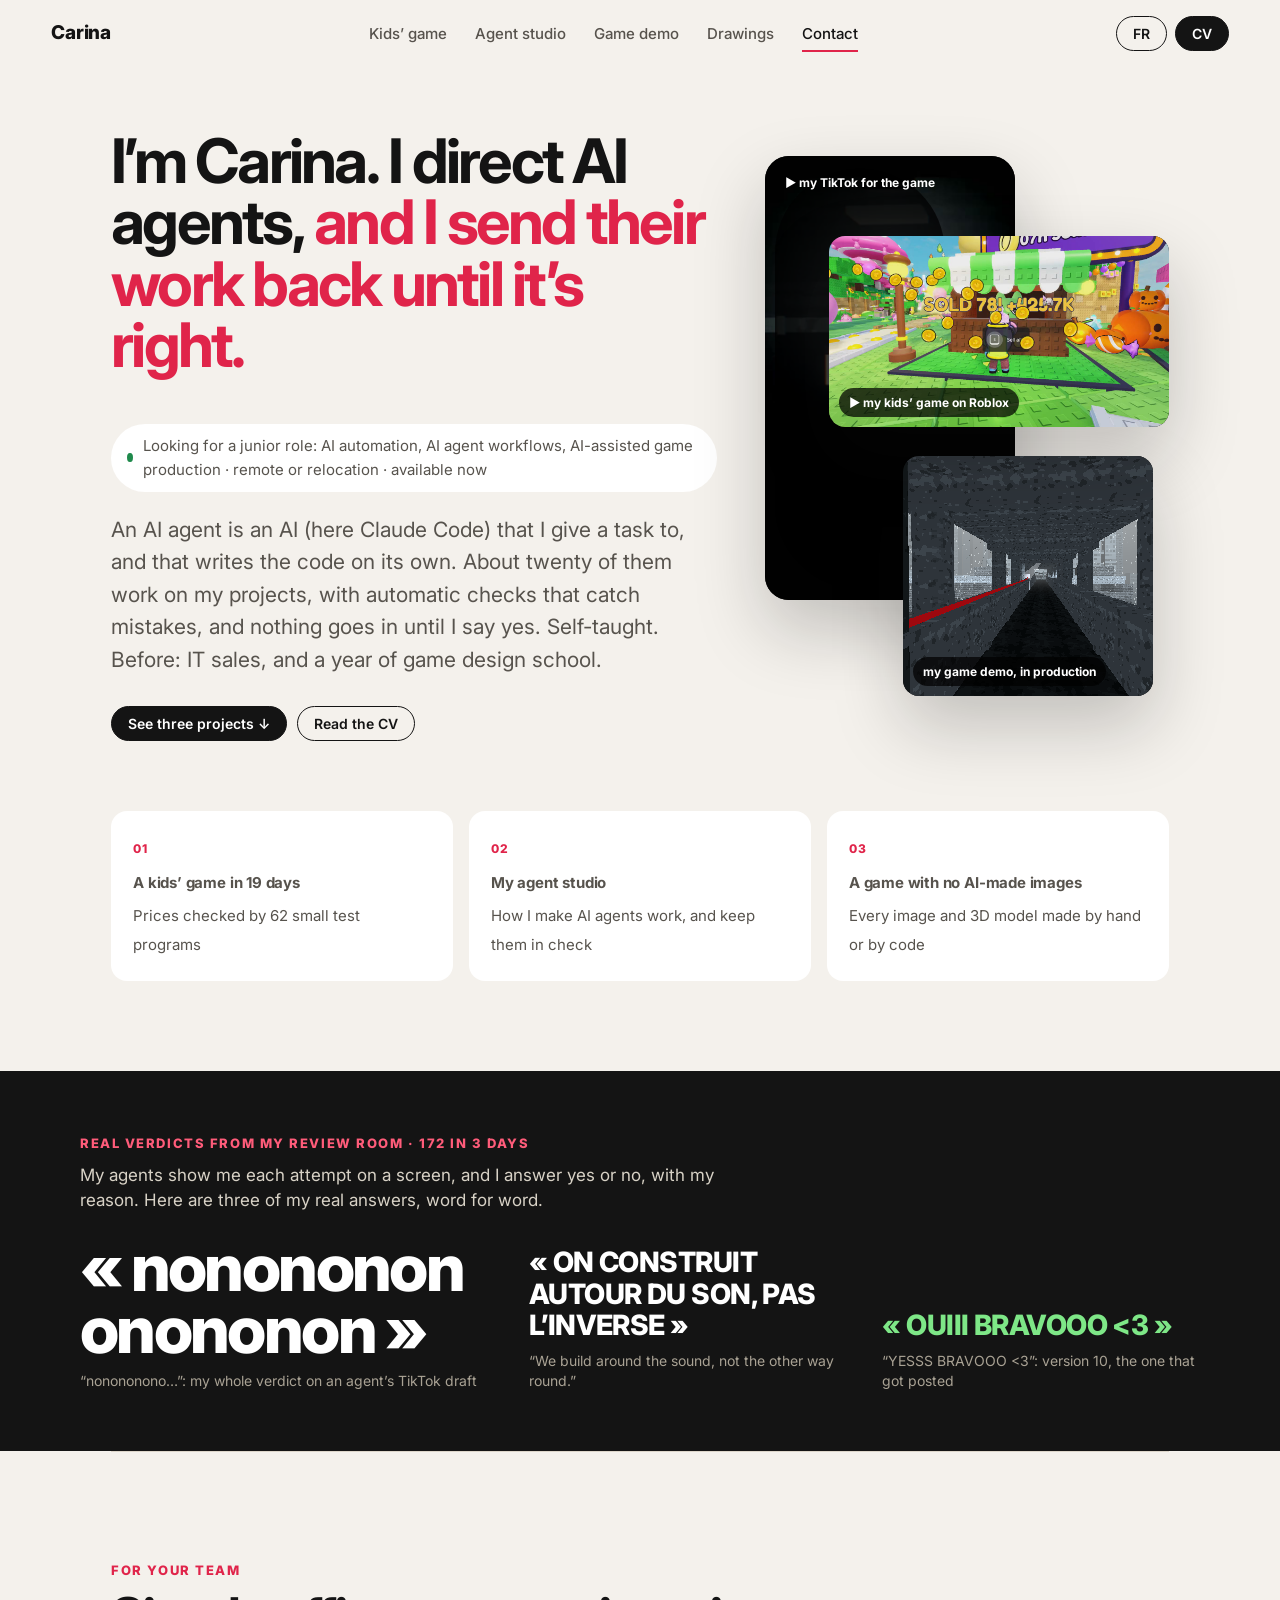
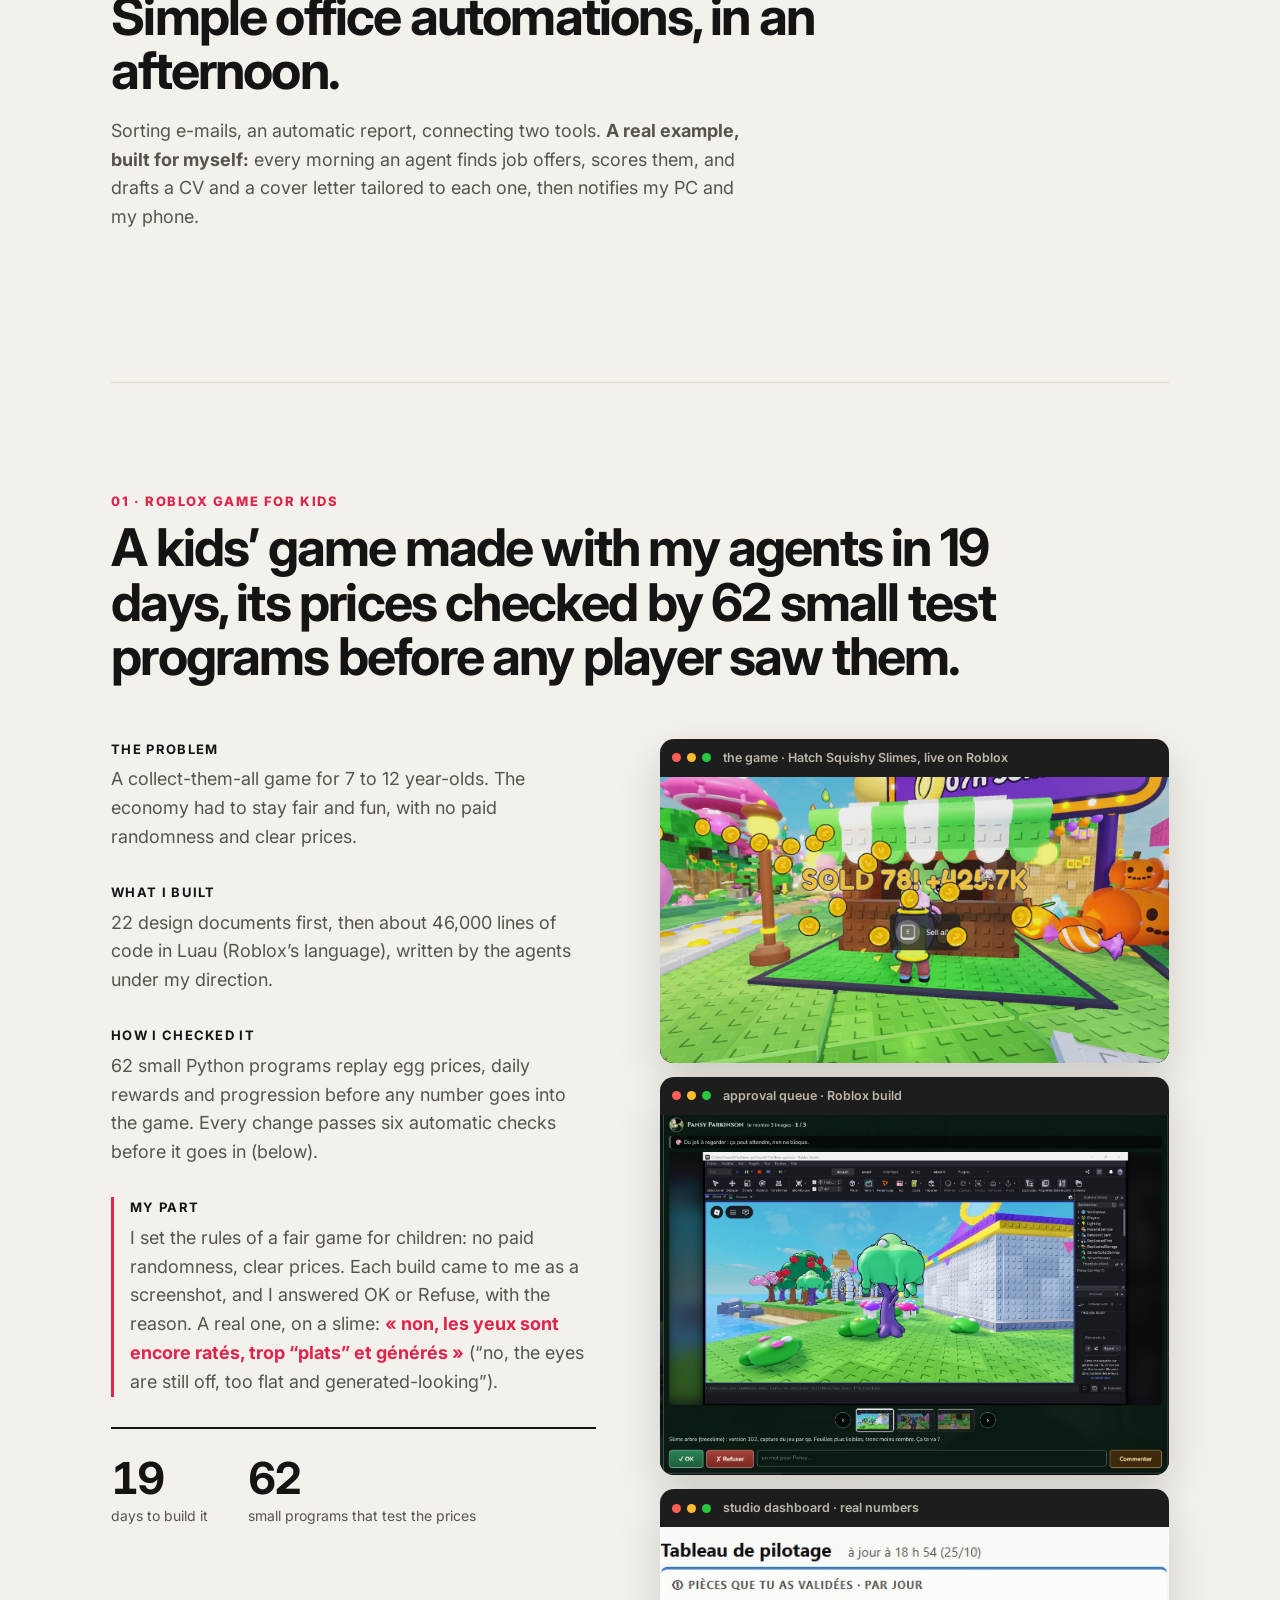
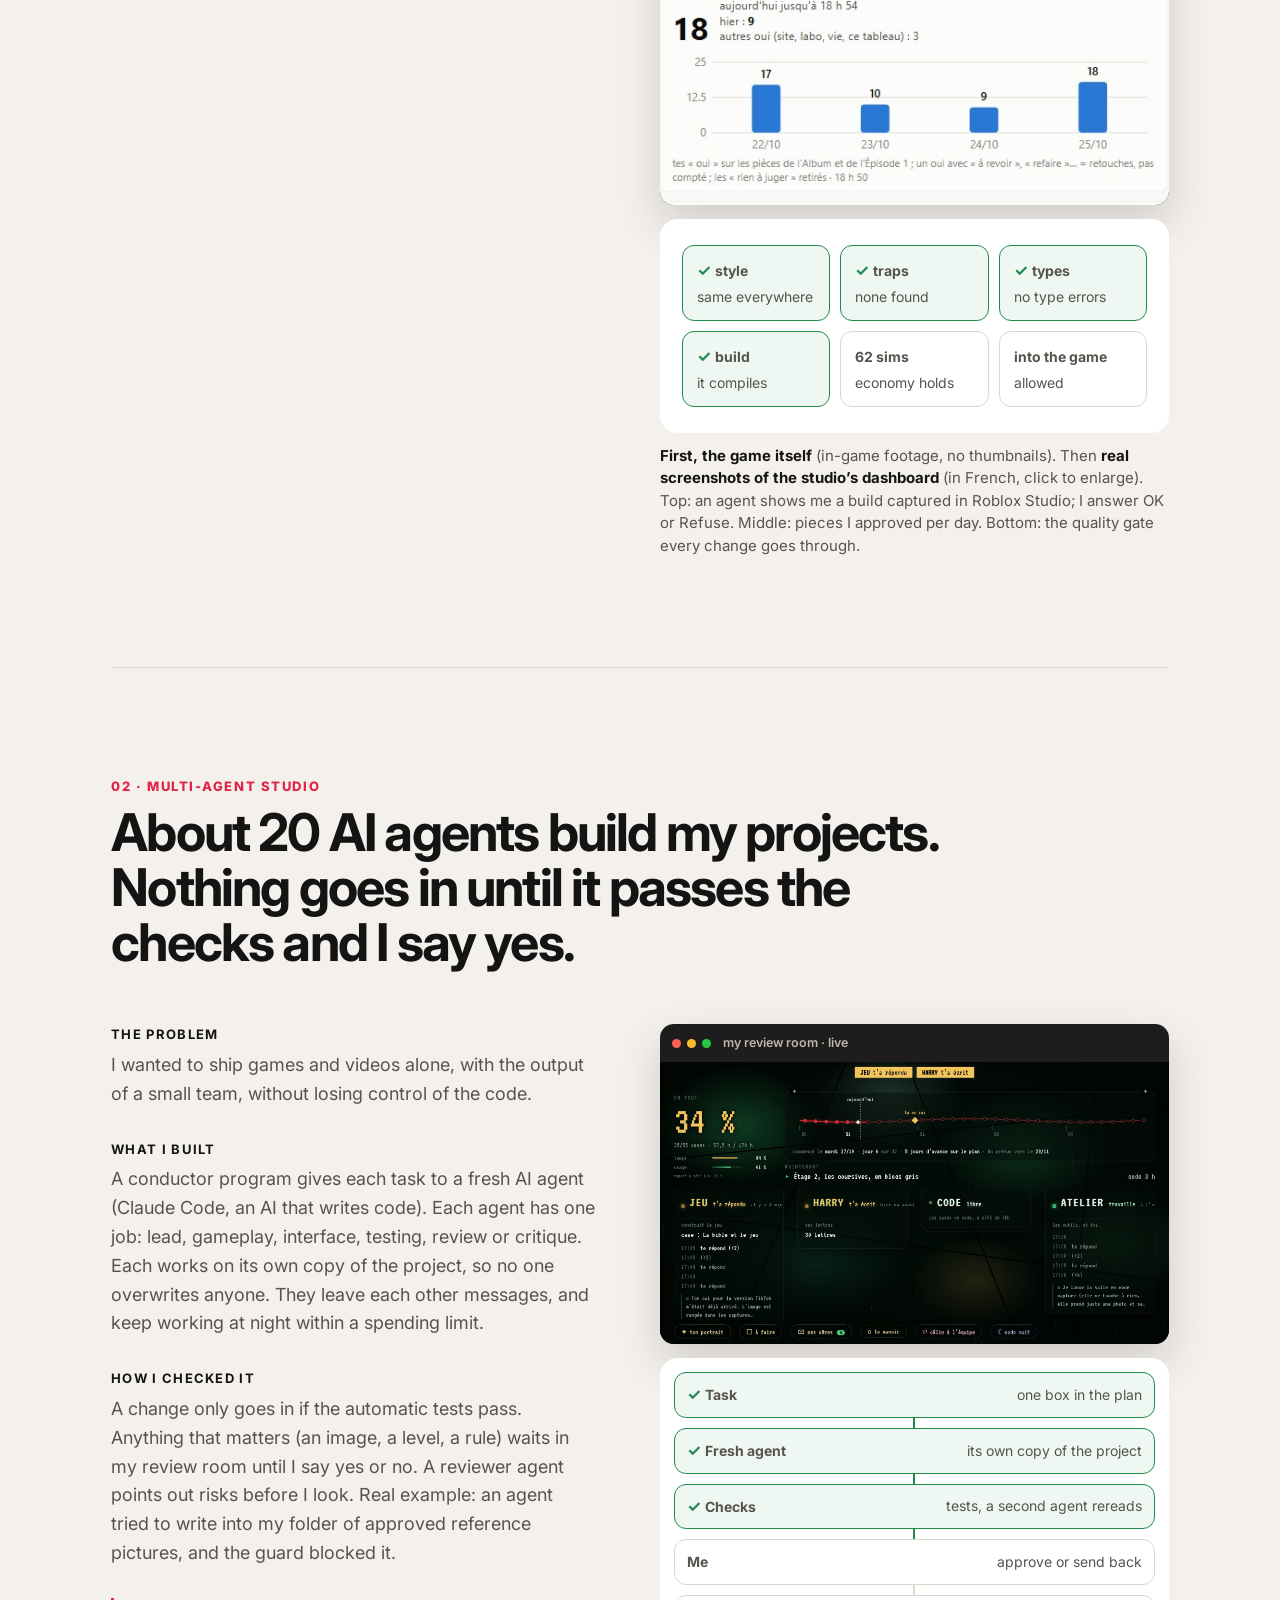
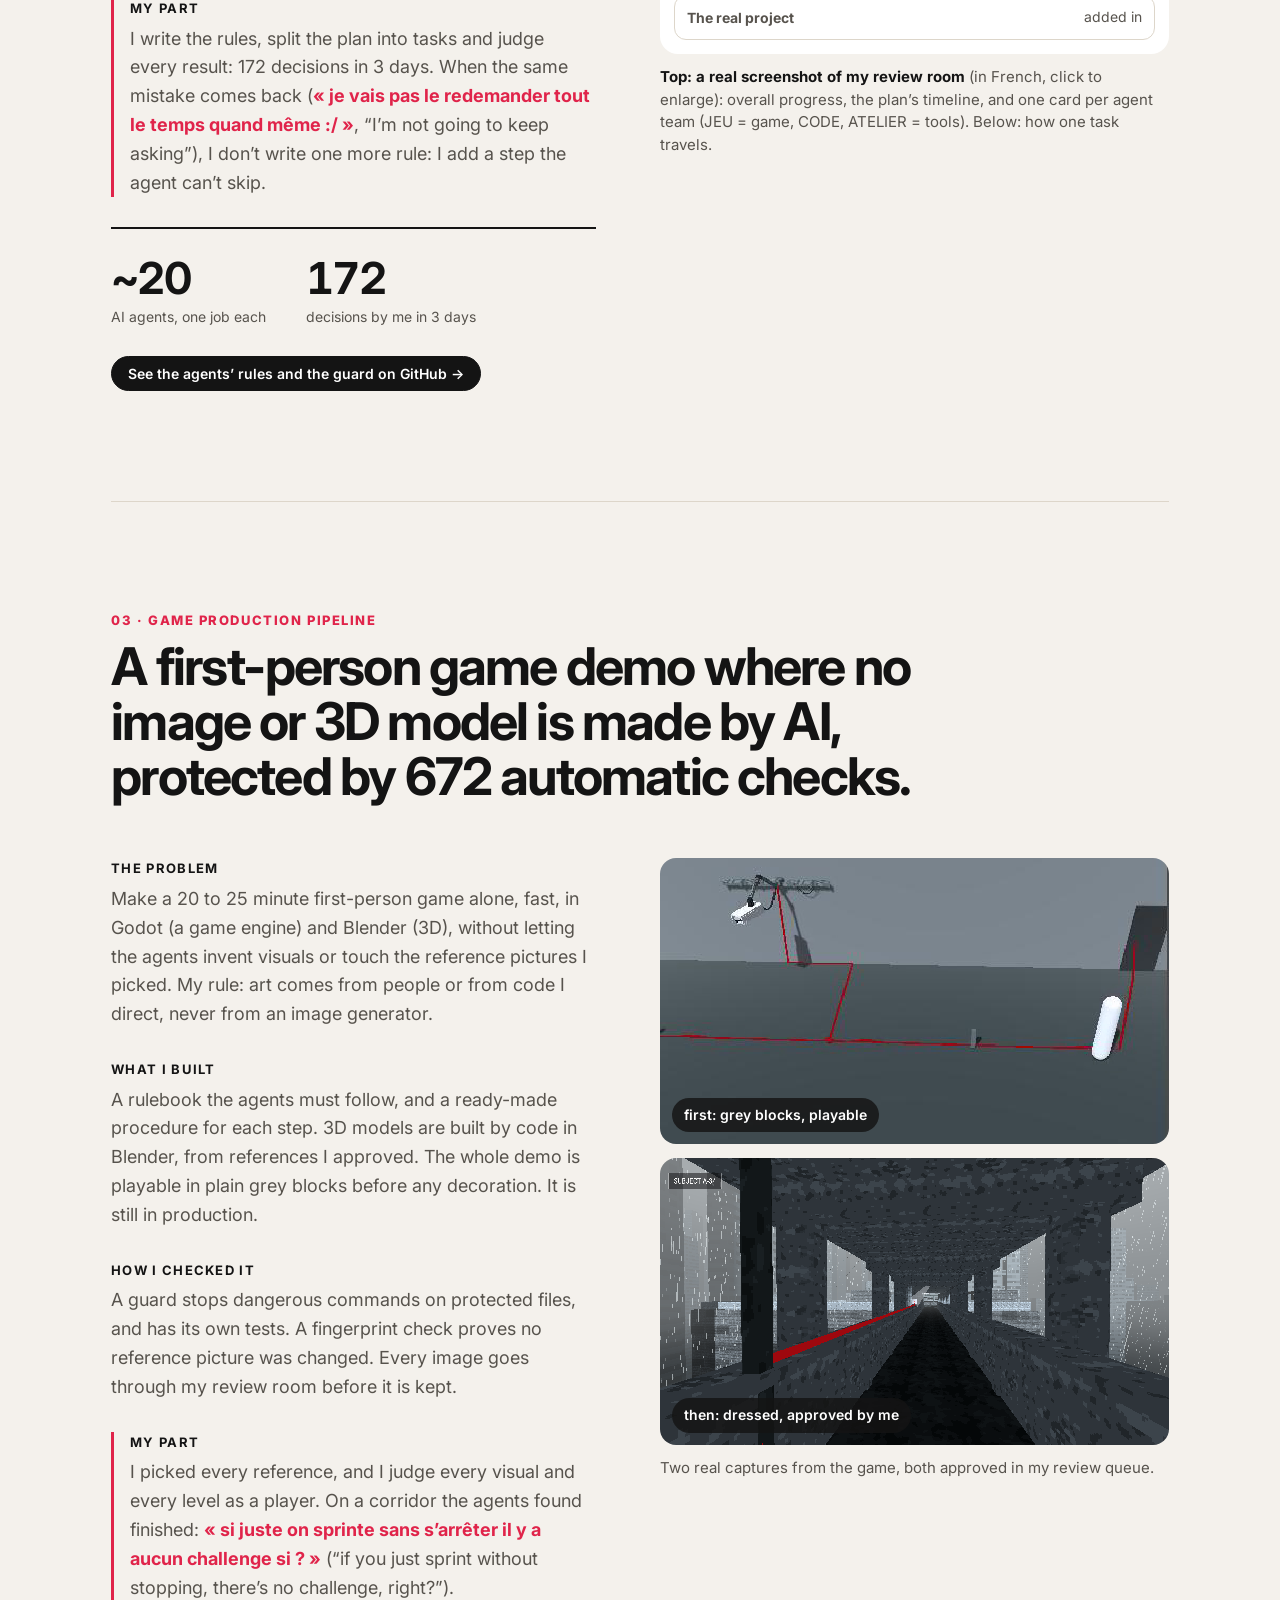
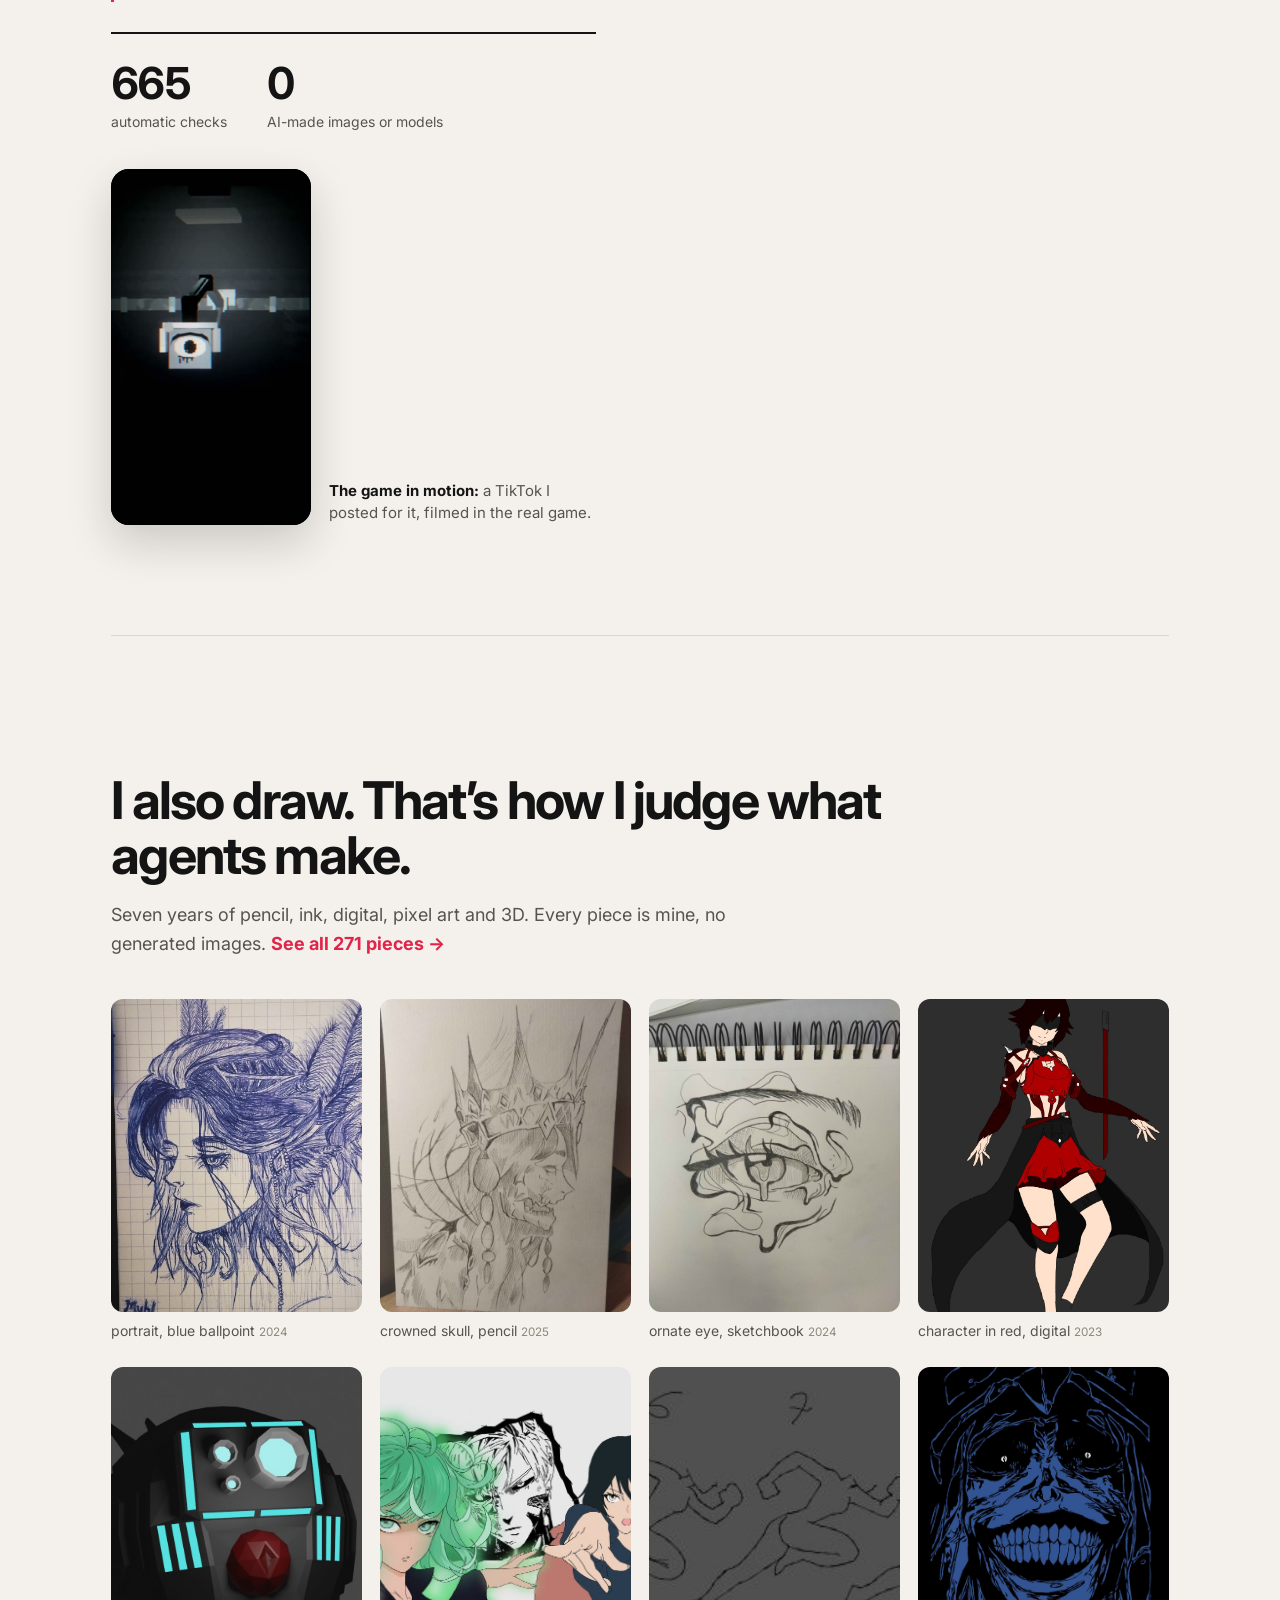
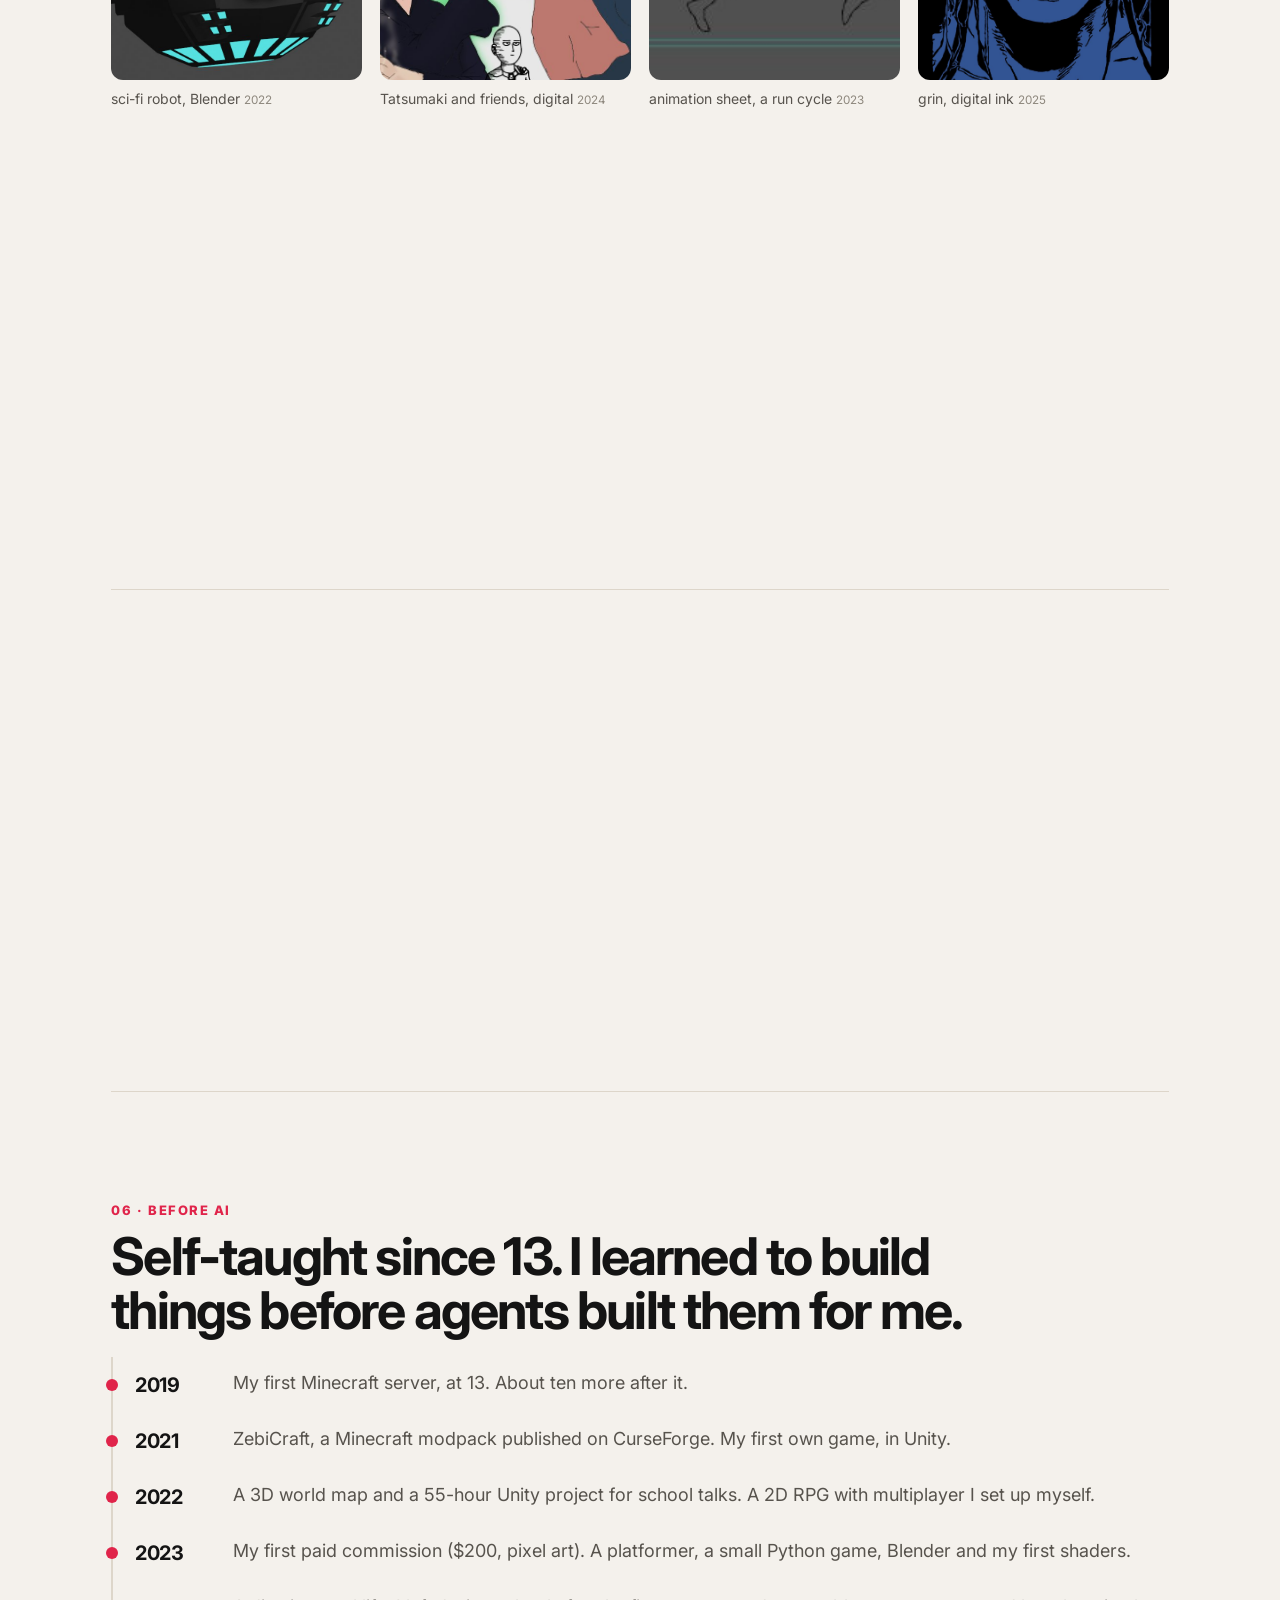
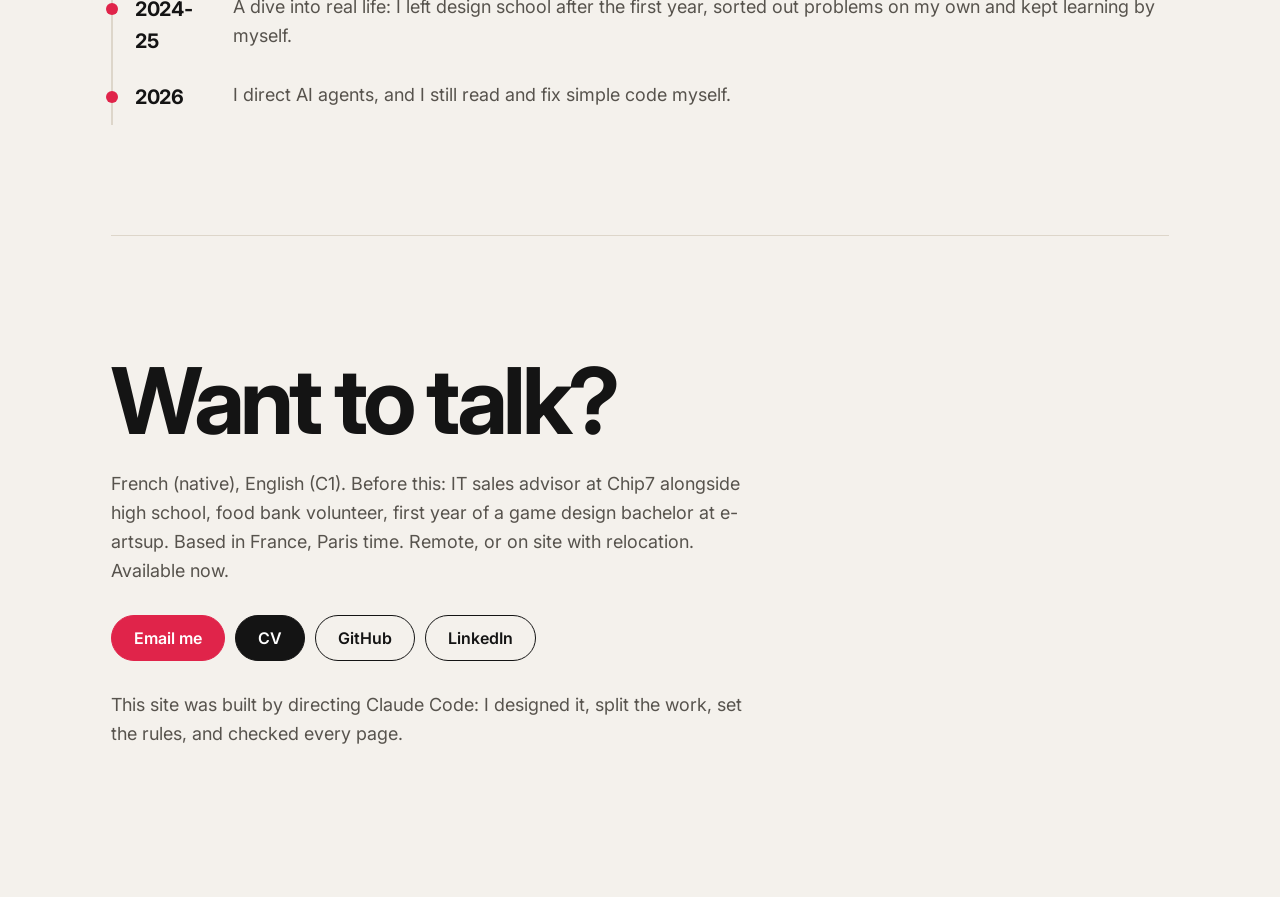
==== commit 3150ee0c: "Chip7 : à côté du lycée Co-Authored-By: Claude Opus 5.5 <noreply@anthropic.com>" ====
--- a/index.html
+++ b/index.html
@@ -53,7 +53,7 @@
 <h2 class="apparait"><span lang="en">Self-taught since 13. I learned to build things before agents built them for me.</span><span lang="fr">Autodidacte depuis 13 ans. J’ai appris à construire avant que des agents construisent pour moi.</span></h2>
 <ol class="frise"><li class="apparait"><b>2019</b><span><span lang="en">My first Minecraft server, at 13. About ten more after it.</span><span lang="fr">Mon premier serveur Minecraft, à 13 ans. Une dizaine d’autres ensuite.</span></span></li><li class="apparait"><b>2021</b><span><span lang="en">ZebiCraft, a Minecraft modpack published on CurseForge. My first own game, in Unity.</span><span lang="fr">ZebiCraft, un modpack Minecraft publié sur CurseForge. Mon premier jeu à moi, dans Unity.</span></span></li><li class="apparait"><b>2022</b><span><span lang="en">A 3D world map and a 55-hour Unity project for school talks. A 2D RPG with multiplayer I set up myself.</span><span lang="fr">Une carte du monde en 3D et un projet Unity de 55 h pour des exposés. Un RPG 2D avec un multijoueur que j’ai mis en place moi-même.</span></span></li><li class="apparait"><b>2023</b><span><span lang="en">My first paid commission ($200, pixel art). A platformer, a small Python game, Blender and my first shaders.</span><span lang="fr">Ma première commande payée (200 $, pixel art). Un jeu de plateforme, un petit jeu en Python, Blender et mes premiers shaders.</span></span></li><li class="apparait"><b>2024-25</b><span><span lang="en">A dive into real life: I left design school after the first year, sorted out problems on my own and kept learning by myself.</span><span lang="fr">Un plongeon dans la vraie vie : j’ai quitté l’école de design après la 1re année, réglé des problèmes seule et continué à apprendre par moi-même.</span></span></li><li class="apparait"><b>2026</b><span><span lang="en">I direct AI agents, and I still read and fix simple code myself.</span><span lang="fr">Je dirige des agents IA, et je lis et corrige toujours du code simple moi-même.</span></span></li></ol></section>
 <section class="fin" id="contact"><h2 class="apparait"><span lang="en">Want to talk?</span><span lang="fr">On en parle ?</span></h2>
-<p class="apparait"><span lang="en">French (native), English (C1). Before this: IT sales advisor at Chip7, food bank volunteer, first year of a game design bachelor at e-artsup. Based in France, Paris time. Remote, or on site with relocation. Available now.</span><span lang="fr">Français natif, anglais C1. Avant : conseillère en vente informatique chez Chip7, bénévole à la banque alimentaire, 1re année de bachelor game design à e-artsup. En France, heure de Paris. À distance, ou sur place avec déménagement. Disponible tout de suite.</span></p>
+<p class="apparait"><span lang="en">French (native), English (C1). Before this: IT sales advisor at Chip7 alongside high school, food bank volunteer, first year of a game design bachelor at e-artsup. Based in France, Paris time. Remote, or on site with relocation. Available now.</span><span lang="fr">Français natif, anglais C1. Avant : conseillère en vente informatique chez Chip7, à côté du lycée, bénévole à la banque alimentaire, 1re année de bachelor game design à e-artsup. En France, heure de Paris. À distance, ou sur place avec déménagement. Disponible tout de suite.</span></p>
 <div class="liens apparait"><a class="btn rose" href="mailto:carinachirouter@gmail.com"><span lang="en">Email me</span><span lang="fr">M’écrire</span></a><a class="btn noir" href="cv.html">CV</a><a class="btn" href="https://github.com/Muhlasse">GitHub</a><a class="btn" href="https://www.linkedin.com/in/carina-chirouter-80962229b/">LinkedIn</a></div>
 <p class="apparait"><span lang="en">This site was built by directing Claude Code: I designed it, split the work, set the rules, and checked every page.</span><span lang="fr">Ce site a été fait en dirigeant Claude Code : je l’ai conçu, j’ai découpé le travail, posé les règles et vérifié chaque page.</span></p></section>
 </main><div id="zoom"><img alt=""></div></body></html>
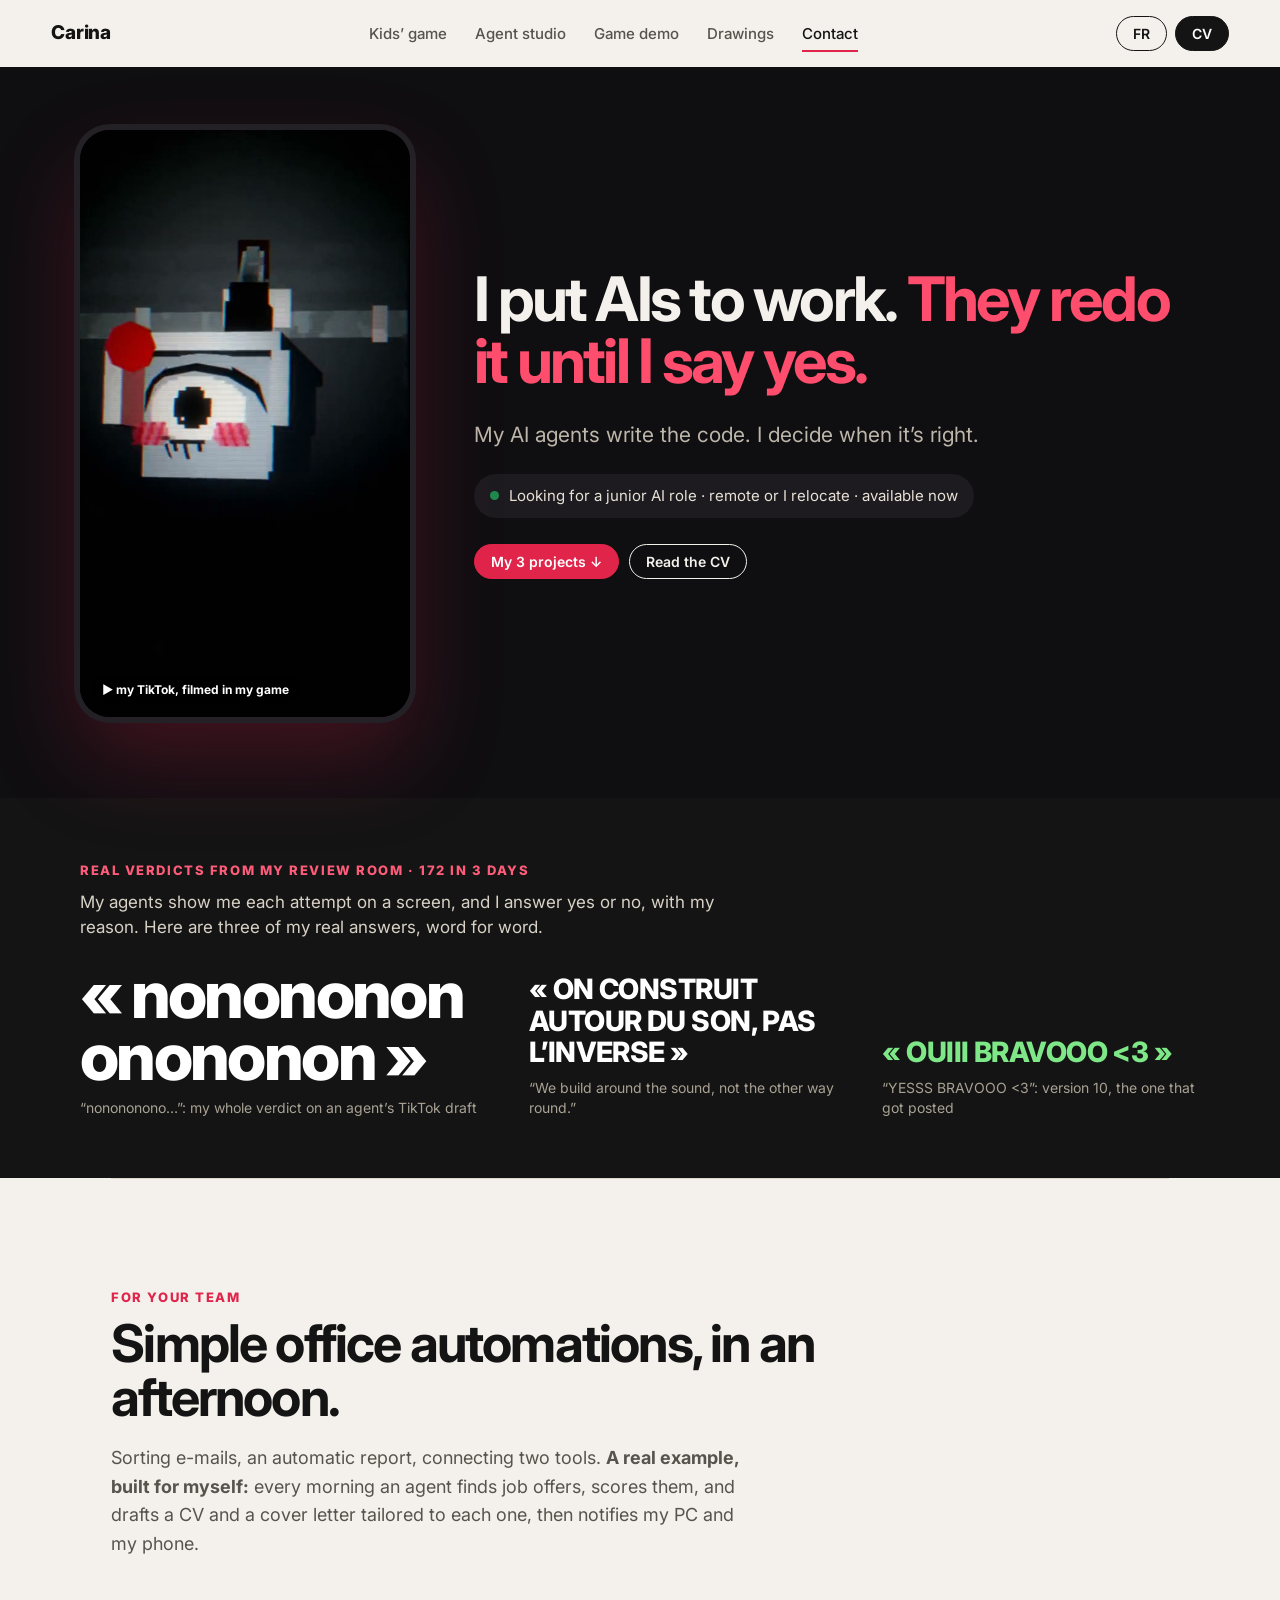
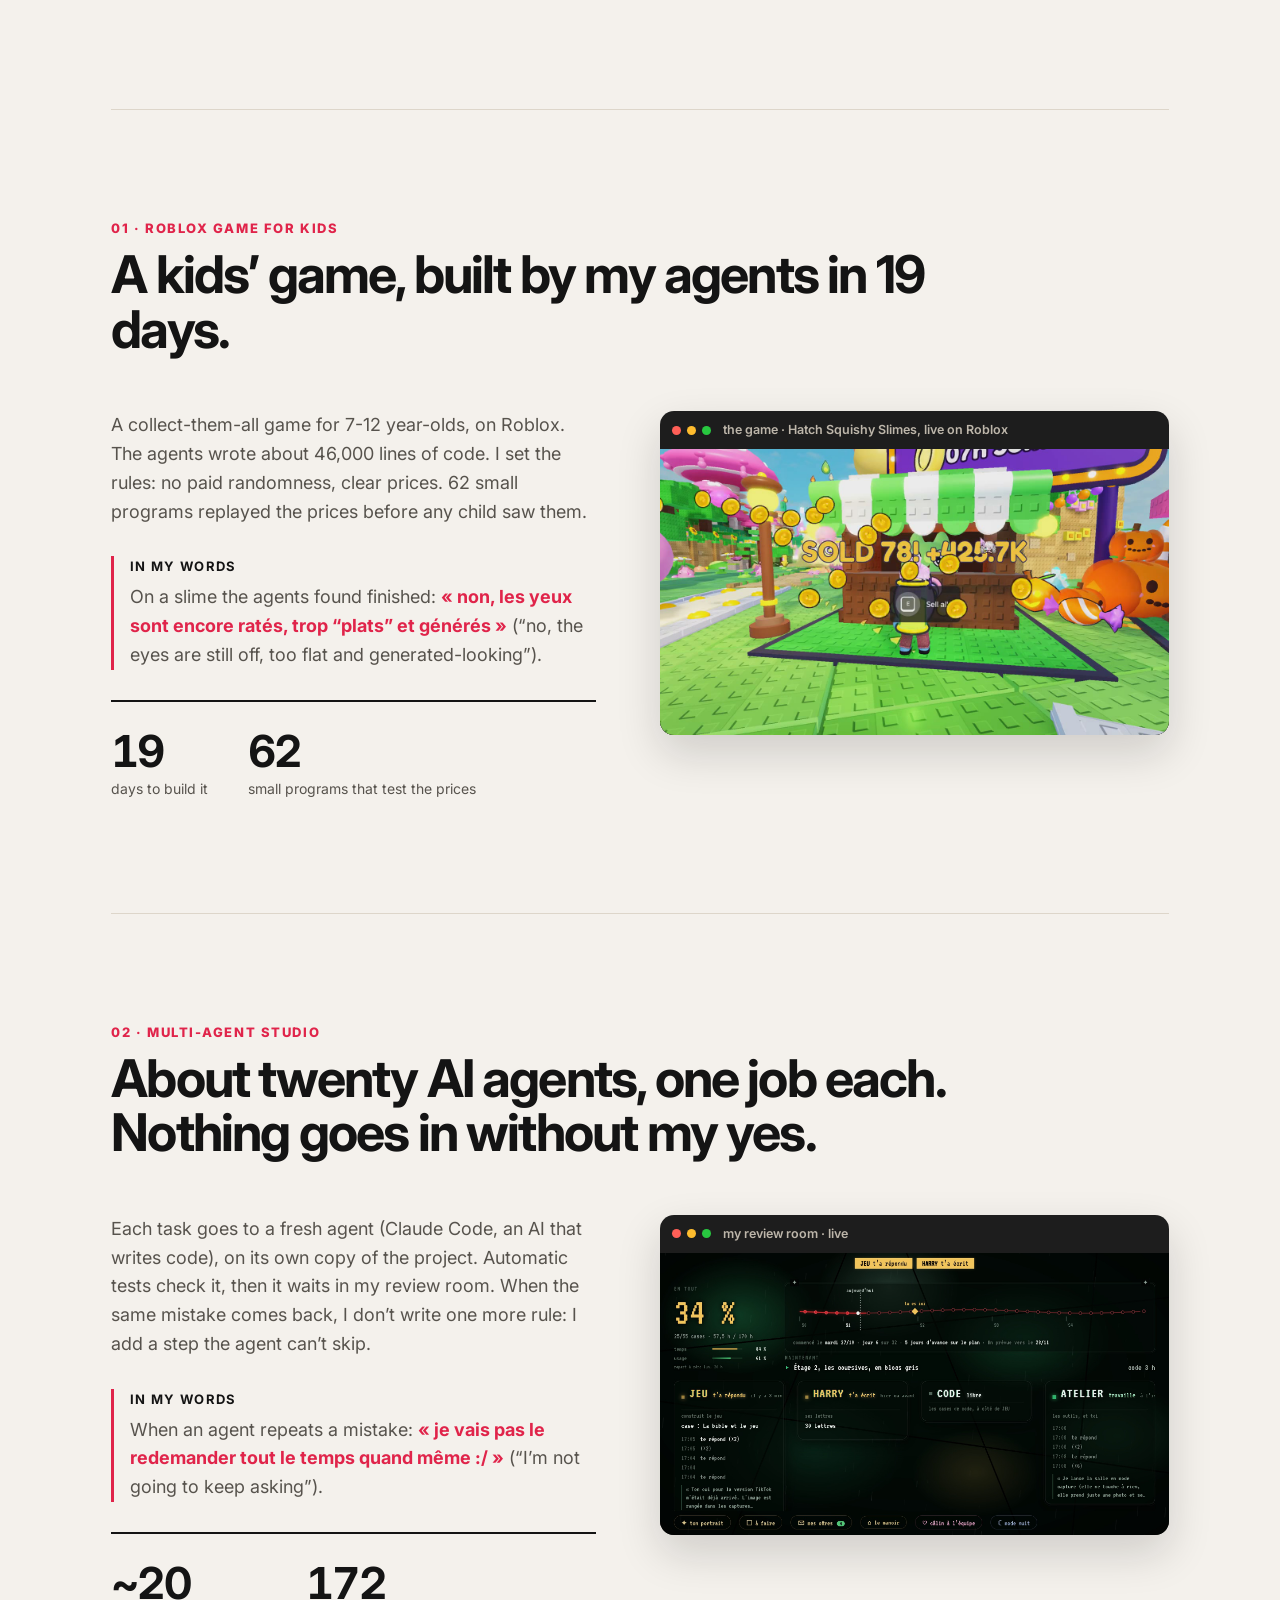
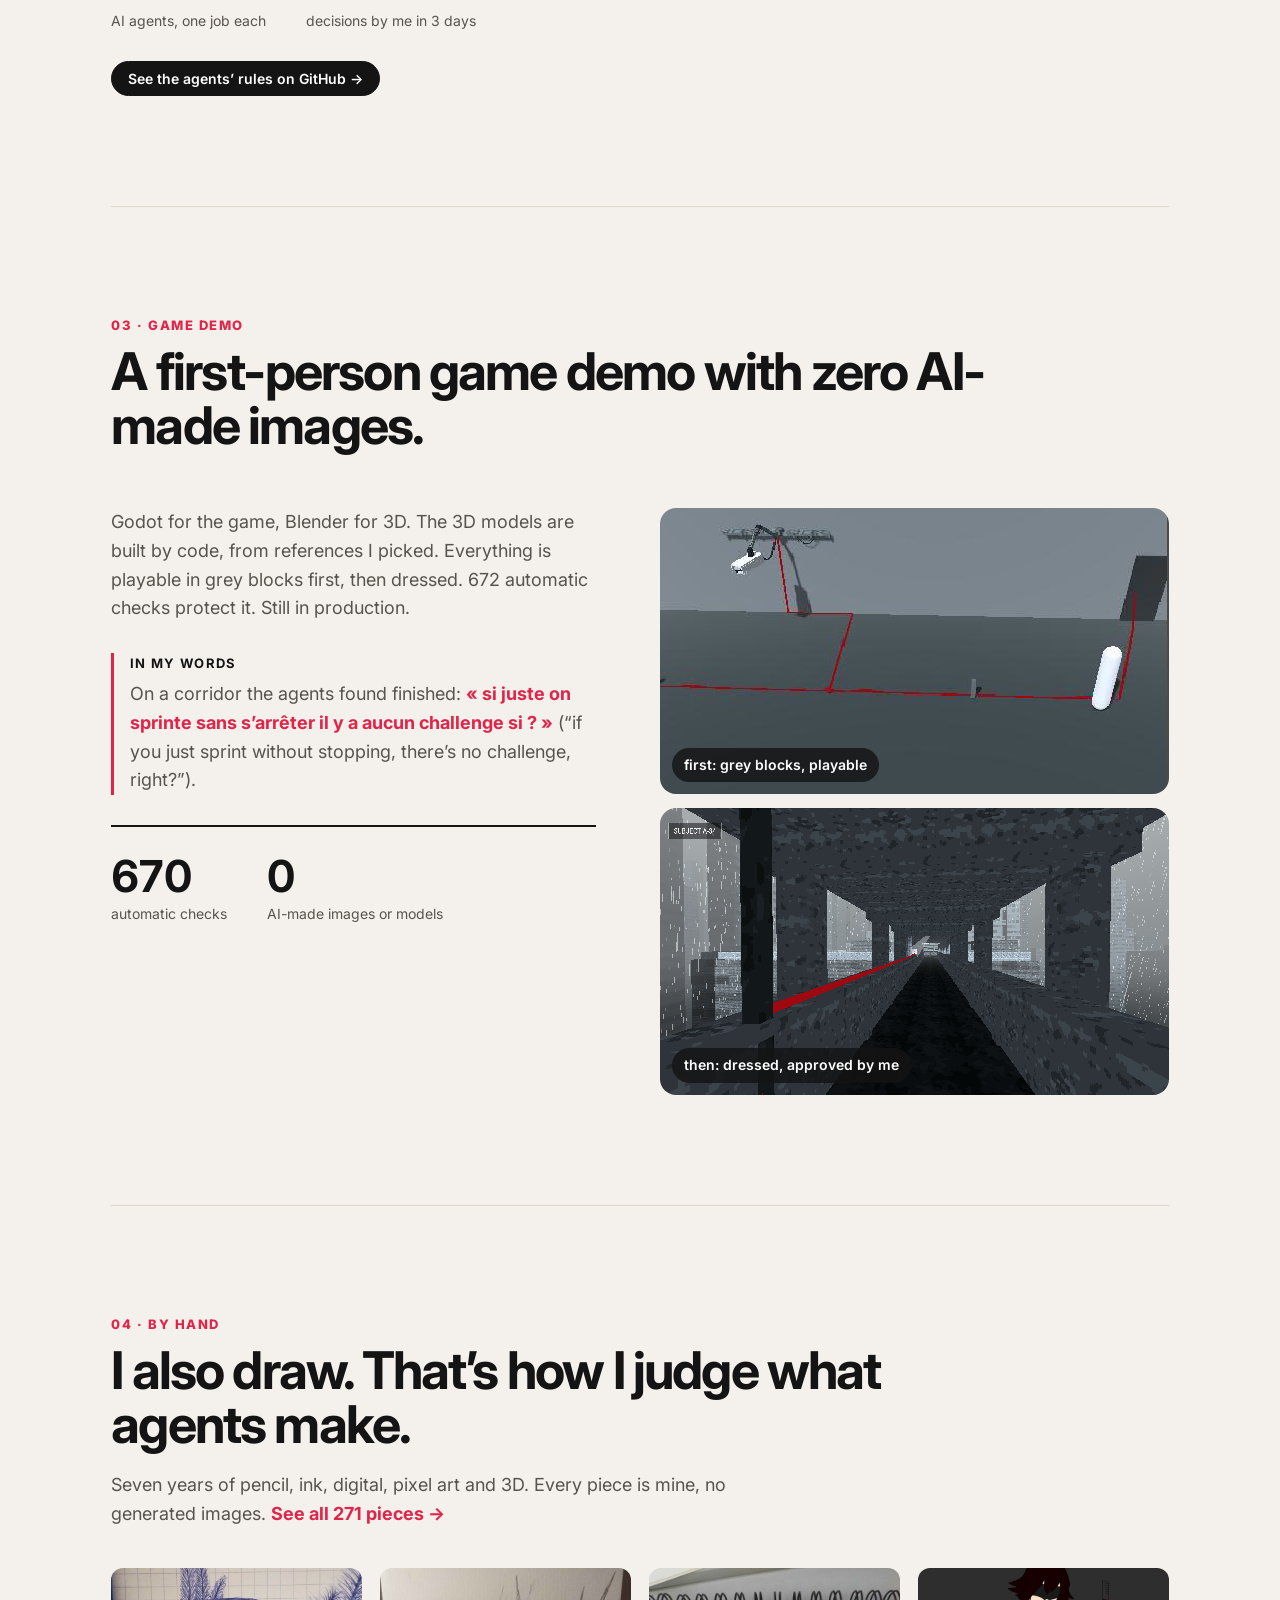
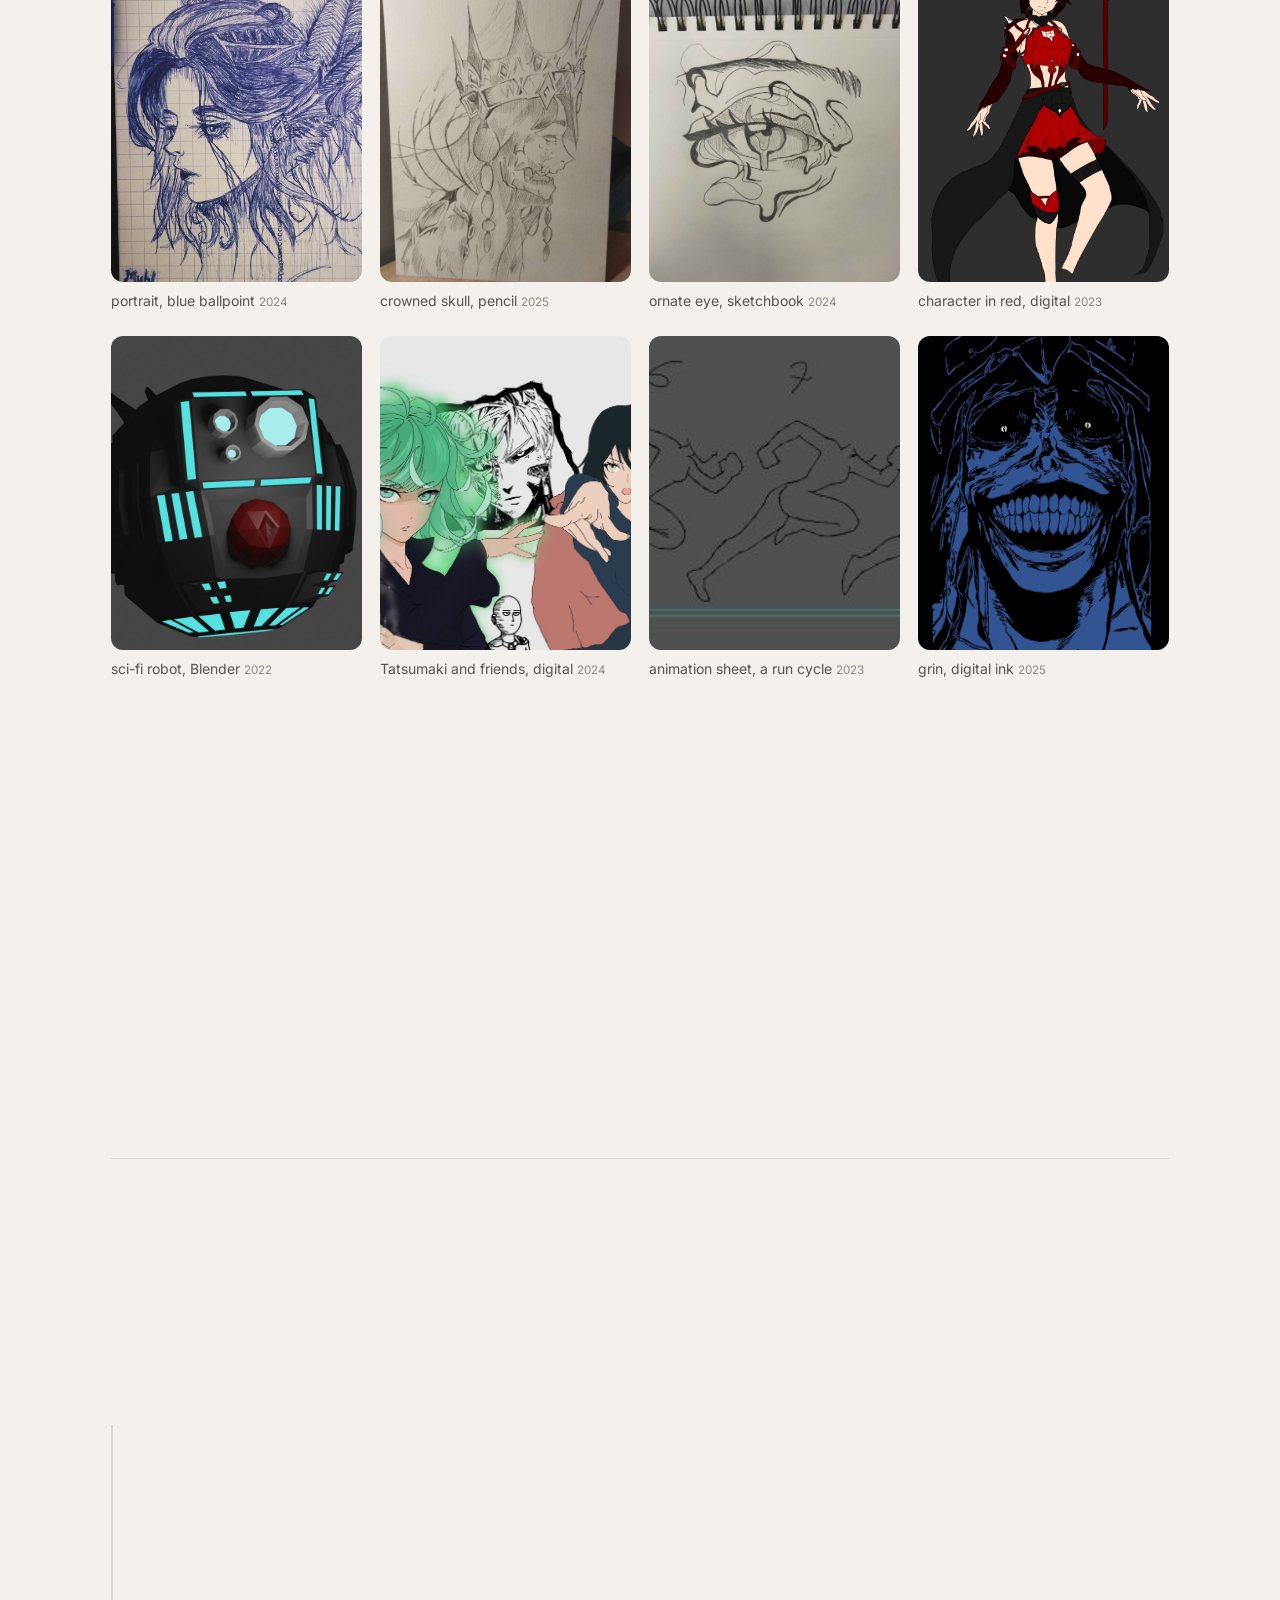
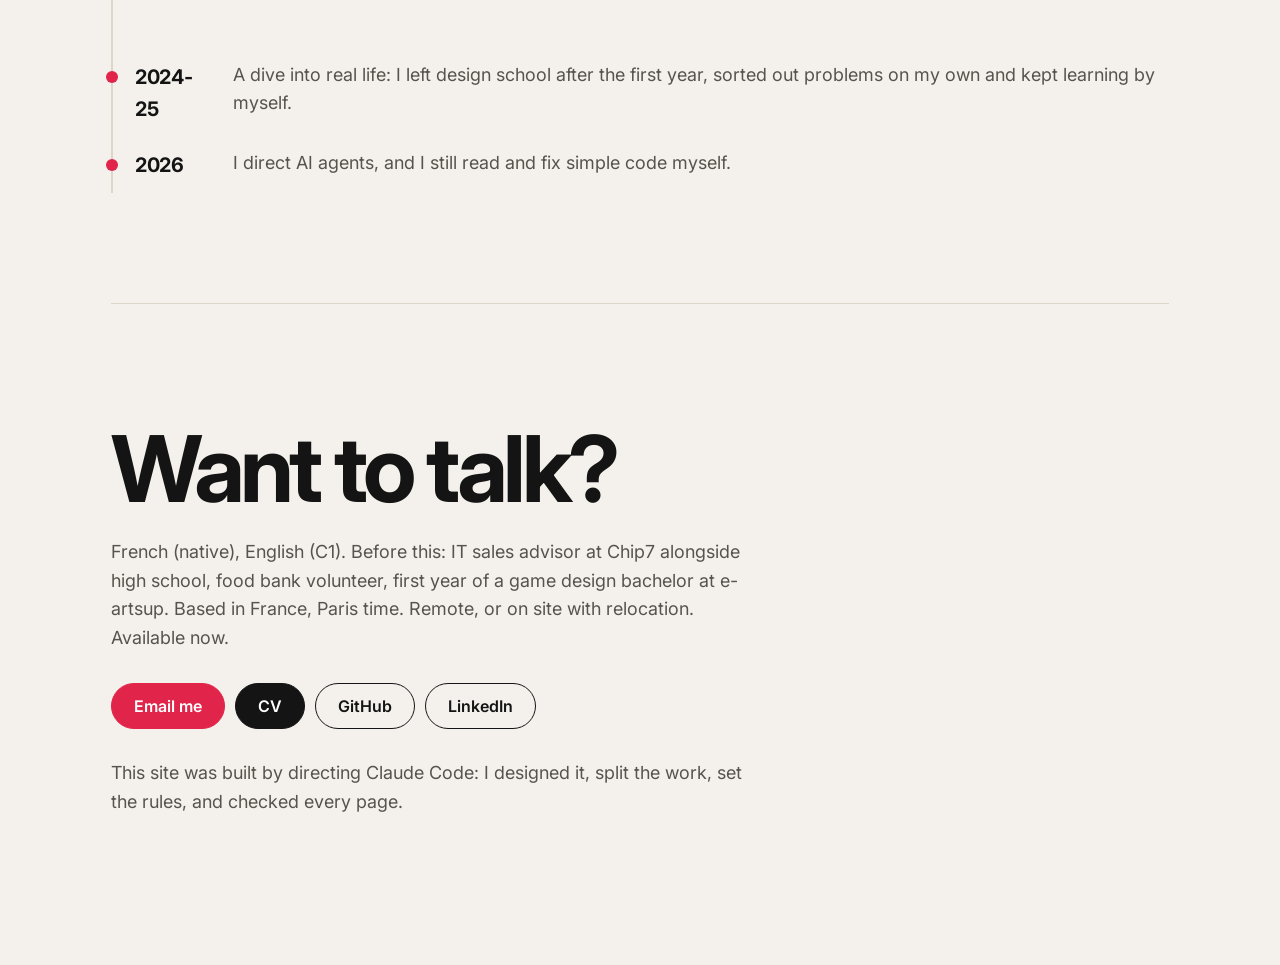
==== commit fdb5dec6: "Haut de page A (TikTok « I love u » en grand), page raccourcie : un écran par projet, ses mots Co-Au" ====
--- a/index.html
+++ b/index.html
@@ -10,21 +10,13 @@
 <nav><a href="#enfants"><span lang="en">Kids’ game</span><span lang="fr">Jeu enfants</span></a><a href="#studio"><span lang="en">Agent studio</span><span lang="fr">Studio d’agents</span></a><a href="#jeu"><span lang="en">Game demo</span><span lang="fr">Démo de jeu</span></a><a href="#dessins"><span lang="en">Drawings</span><span lang="fr">Dessins</span></a><a href="#contact">Contact</a></nav>
 <div class="droite"><button type="button" data-langue><span lang="en">FR</span><span lang="fr">EN</span></button><a class="btn noir" href="cv.html">CV</a></div></header>
 <main>
-<section class="accueil"><div class="ouverture"><div class="texte">
-<h1 data-mots><span lang="en">I’m Carina. I direct AI agents, <em>and I send their work back until it’s right.</em></span><span lang="fr">Je suis Carina. Je dirige des agents IA, <em>et je leur fais refaire jusqu’à ce que ce soit bien.</em></span></h1>
-<div class="cherche apparait"><span lang="en">Looking for a junior role: AI automation, AI agent workflows, AI-assisted game production · remote or relocation · available now</span><span lang="fr">Je cherche un poste junior : automatisation IA, workflows d’agents IA, production de jeu assistée par IA · à distance ou déménagement · disponible tout de suite</span></div>
-<p class="sous apparait"><span lang="en">An AI agent is an AI (here Claude Code) that I give a task to, and that writes the code on its own. About twenty of them work on my projects, with automatic checks that catch mistakes, and nothing goes in until I say yes. Self-taught. Before: IT sales, and a year of game design school.</span><span lang="fr">Un agent IA, c’est une IA (ici Claude Code) à qui je confie une tâche et qui écrit le code toute seule. Une vingtaine travaillent sur mes projets, avec des contrôles automatiques qui attrapent les erreurs, et rien n’entre sans mon oui. Autodidacte. Avant : la vente informatique, et un an d’école de game design.</span></p>
-<div class="liens apparait"><a class="btn noir" href="#studio"><span lang="en">See three projects ↓</span><span lang="fr">Voir trois projets ↓</span></a><a class="btn" href="cv.html"><span lang="en">Read the CV</span><span lang="fr">Lire le CV</span></a></div>
-</div><div class="vitrine apparait">
-<div class="v tel"><video src="media/tiktok.mp4" poster="media/tiktok.jpg" autoplay muted loop playsinline preload="metadata"></video><span><span lang="en">▶ my TikTok for the game</span><span lang="fr">▶ mon TikTok pour le jeu</span></span></div>
-<div class="v large"><video src="media/roblox.mp4" poster="media/roblox.jpg" autoplay muted loop playsinline preload="metadata"></video><span><span lang="en">▶ my kids’ game on Roblox</span><span lang="fr">▶ mon jeu pour enfants sur Roblox</span></span></div>
-<div class="v file"><img src="img/jeu/habille.png" alt="" loading="lazy"><span><span lang="en">my game demo, in production</span><span lang="fr">ma démo de jeu, en production</span></span></div>
-</div></div>
-<div class="sommaire">
-<a class="apparait" href="#enfants"><small>01</small><b><span lang="en">A kids’ game in 19 days</span><span lang="fr">Un jeu pour enfants en 19 jours</span></b><span><span lang="en">Prices checked by 62 small test programs</span><span lang="fr">Des prix vérifiés par 62 petits programmes</span></span></a>
-<a class="apparait" href="#studio"><small>02</small><b><span lang="en">My agent studio</span><span lang="fr">Mon studio d’agents</span></b><span><span lang="en">How I make AI agents work, and keep them in check</span><span lang="fr">Comment je fais travailler des agents IA, sans les lâcher</span></span></a>
-<a class="apparait" href="#jeu"><small>03</small><b><span lang="en">A game with no AI-made images</span><span lang="fr">Un jeu sans aucune image faite par IA</span></b><span><span lang="en">Every image and 3D model made by hand or by code</span><span lang="fr">Chaque image et modèle 3D fait à la main ou par du code</span></span></a>
-</div></section>
+<section class="accueil sombre"><div class="ouverture a">
+<div class="telA apparait"><video src="media/tiktok.mp4" poster="media/tiktok.jpg" autoplay muted loop playsinline preload="metadata"></video><span><span lang="en">▶ my TikTok, filmed in my game</span><span lang="fr">▶ mon TikTok, tourné dans mon jeu</span></span></div>
+<div class="texte"><h1 data-mots><span lang="en">I put AIs to work. <em>They redo it until I say yes.</em></span><span lang="fr">Je fais bosser des IA. <em>Elles refont jusqu’à mon oui.</em></span></h1>
+<p class="sous apparait"><span lang="en">My AI agents write the code. I decide when it’s right.</span><span lang="fr">Mes agents IA écrivent le code. Moi, je décide quand c’est bien.</span></p>
+<div class="cherche apparait"><span lang="en">Looking for a junior AI role · remote or I relocate · available now</span><span lang="fr">Je cherche un poste junior en IA · à distance ou je déménage · dispo maintenant</span></div>
+<div class="liens apparait"><a class="btn rose" href="#enfants"><span lang="en">My 3 projects ↓</span><span lang="fr">Mes 3 projets ↓</span></a><a class="btn clair" href="cv.html"><span lang="en">Read the CV</span><span lang="fr">Lire le CV</span></a></div>
+</div></div></section>
 <section class="verdicts"><div class="num"><span lang="en">Real verdicts from my review room · 172 in 3 days</span><span lang="fr">Vrais verdicts de ma salle de validation · 172 en 3 jours</span></div>
 <p class="explique"><span lang="en">My agents show me each attempt on a screen, and I answer yes or no, with my reason. Here are three of my real answers, word for word.</span><span lang="fr">Mes agents me montrent chaque essai sur un écran, et je réponds oui ou non, avec ma raison. Voici trois de mes vraies réponses, mot pour mot.</span></p>
 <div class="mur">
@@ -35,21 +27,13 @@
 <section class="section" id="equipe"><div class="num apparait"><span lang="en">For your team</span><span lang="fr">Pour votre équipe</span></div>
 <h2 class="apparait"><span lang="en">Simple office automations, in an afternoon.</span><span lang="fr">Des automatisations de bureau simples, en une après-midi.</span></h2>
 <p class="chapo apparait"><span lang="en">Sorting e-mails, an automatic report, connecting two tools. <b>A real example, built for myself:</b> every morning an agent finds job offers, scores them, and drafts a CV and a cover letter tailored to each one, then notifies my PC and my phone.</span><span lang="fr">Trier des e-mails, un rapport automatique, relier deux outils. <b>Un exemple réel, fait pour moi :</b> chaque matin, un agent trouve des offres d’emploi, les note, et me prépare un CV et une lettre adaptés à chacune, puis me prévient sur mon PC et mon téléphone.</span></p></section>
-<section class="cas" id="enfants"><div class="tete apparait"><div class="num">01 · <span lang="en">Roblox game for kids</span><span lang="fr">Jeu Roblox pour enfants</span></div><h2><span lang="en">A kids’ game made with my agents in 19 days, its prices checked by 62 small test programs before any player saw them.</span><span lang="fr">Un jeu pour enfants fait avec mes agents en 19 jours, ses prix vérifiés par 62 petits programmes avant qu’un joueur les voie.</span></h2></div><div class="corps"><div class="recit"><div class="ligne apparait"><h3><span lang="en">The problem</span><span lang="fr">Le problème</span></h3><p><span lang="en">A collect-them-all game for 7 to 12 year-olds. The economy had to stay fair and fun, with no paid randomness and clear prices.</span><span lang="fr">Un jeu à collectionner pour les 7-12 ans. L’économie devait rester juste et amusante, sans hasard payant et avec des prix clairs.</span></p></div><div class="ligne apparait"><h3><span lang="en">What I built</span><span lang="fr">Ce que j’ai construit</span></h3><p><span lang="en">22 design documents first, then about 46,000 lines of code in Luau (Roblox’s language), written by the agents under my direction.</span><span lang="fr">D’abord 22 documents de conception, puis environ 46 000 lignes de code en Luau (le langage de Roblox), écrites par les agents sous ma direction.</span></p></div><div class="ligne apparait"><h3><span lang="en">How I checked it</span><span lang="fr">Comment je l’ai vérifié</span></h3><p><span lang="en">62 small Python programs replay egg prices, daily rewards and progression before any number goes into the game. Every change passes six automatic checks before it goes in (below).</span><span lang="fr">62 petits programmes Python rejouent les prix des œufs, les récompenses du jour et la progression avant qu’un chiffre entre dans le jeu. Chaque changement passe six contrôles automatiques avant d’entrer (en bas).</span></p></div><div class="ligne part apparait"><h3><span lang="en">My part</span><span lang="fr">Ma part</span></h3><p><span lang="en">I set the rules of a fair game for children: no paid randomness, clear prices. Each build came to me as a screenshot, and I answered OK or Refuse, with the reason. A real one, on a slime: <q class="sa-voix">«&nbsp;non, les yeux sont encore ratés, trop “plats” et générés&nbsp;»</q> (“no, the eyes are still off, too flat and generated-looking”).</span><span lang="fr">J’ai posé les règles d’un jeu juste pour des enfants : pas de hasard payant, des prix clairs. Chaque version m’arrivait en capture, et je répondais OK ou Refuser, avec la raison. Un vrai refus, sur un slime : <q class="sa-voix">«&nbsp;non, les yeux sont encore ratés, trop “plats” et générés&nbsp;»</q>.</span></p></div><div class="resultat apparait"><div><b data-compte="19"><span lang="en">19</span><span lang="fr">19</span></b><span><span lang="en">days to build it</span><span lang="fr">jours pour le construire</span></span></div><div><b data-compte="62"><span lang="en">62</span><span lang="fr">62</span></b><span><span lang="en">small programs that test the prices</span><span lang="fr">petits programmes qui testent les prix</span></span></div></div></div><figure class="visuel apparait"><div class="ecran video "><span class="barre"><i></i><i></i><i></i><span lang="en">the game · Hatch Squishy Slimes, live on Roblox</span><span lang="fr">le jeu · Hatch Squishy Slimes, en ligne sur Roblox</span></span><video src="media/roblox.mp4" poster="media/roblox.jpg" autoplay muted loop playsinline preload="metadata"></video></div><a class="ecran" href="img/preuves/valider.jpg" data-zoom><span class="barre"><i></i><i></i><i></i><span lang="en">approval queue · Roblox build</span><span lang="fr">file de validation · build Roblox</span></span><img loading="lazy" src="img/preuves/valider.jpg" alt="approval queue"></a><a class="ecran" href="img/preuves/pilotage.jpg" data-zoom><span class="barre"><i></i><i></i><i></i><span lang="en">studio dashboard · real numbers</span><span lang="fr">tableau de pilotage · vrais chiffres</span></span><img loading="lazy" src="img/preuves/pilotage.jpg" alt="dashboard"></a><div class="etapes portique" data-etapes><div class="etape "><b><span lang="en">style</span><span lang="fr">style</span></b><span><span lang="en">same everywhere</span><span lang="fr">partout pareil</span></span></div><i class="fleche" aria-hidden="true"></i><div class="etape "><b><span lang="en">traps</span><span lang="fr">pièges</span></b><span><span lang="en">none found</span><span lang="fr">aucun trouvé</span></span></div><i class="fleche" aria-hidden="true"></i><div class="etape "><b><span lang="en">types</span><span lang="fr">types</span></b><span><span lang="en">no type errors</span><span lang="fr">aucune erreur de type</span></span></div><i class="fleche" aria-hidden="true"></i><div class="etape "><b><span lang="en">build</span><span lang="fr">build</span></b><span><span lang="en">it compiles</span><span lang="fr">ça compile</span></span></div><i class="fleche" aria-hidden="true"></i><div class="etape "><b><span lang="en">62 sims</span><span lang="fr">62 simus</span></b><span><span lang="en">economy holds</span><span lang="fr">l’économie tient</span></span></div><i class="fleche" aria-hidden="true"></i><div class="etape "><b><span lang="en">into the game</span><span lang="fr">dans le jeu</span></b><span><span lang="en">allowed</span><span lang="fr">autorisé</span></span></div></div><figcaption><span lang="en"><b>First, the game itself</b> (in-game footage, no thumbnails). Then <b>real screenshots of the studio’s dashboard</b> (in French, click to enlarge). Top: an agent shows me a build captured in Roblox Studio; I answer OK or Refuse. Middle: pieces I approved per day. Bottom: the quality gate every change goes through.</span><span lang="fr"><b>D’abord, le jeu lui-même</b> (des images du jeu, sans les vignettes). Puis <b>de vraies captures du tableau de bord du studio</b> (clic pour agrandir). En haut : un agent me montre un build capturé dans Roblox Studio, je réponds OK ou Refuser. Au milieu : les pièces que j’ai validées par jour. En bas : le contrôle que passe chaque changement.</span></figcaption></figure></div></section><section class="cas" id="studio"><div class="tete apparait"><div class="num">02 · <span lang="en">Multi-agent studio</span><span lang="fr">Studio multi-agents</span></div><h2><span lang="en">About 20 AI agents build my projects. Nothing goes in until it passes the checks and I say yes.</span><span lang="fr">Une vingtaine d’agents IA construisent mes projets. Rien n’entre sans passer les contrôles et sans mon oui.</span></h2></div><div class="corps"><div class="recit"><div class="ligne apparait"><h3><span lang="en">The problem</span><span lang="fr">Le problème</span></h3><p><span lang="en">I wanted to ship games and videos alone, with the output of a small team, without losing control of the code.</span><span lang="fr">Je voulais sortir des jeux et des vidéos seule, avec le rendement d’une petite équipe, sans perdre le contrôle du code.</span></p></div><div class="ligne apparait"><h3><span lang="en">What I built</span><span lang="fr">Ce que j’ai construit</span></h3><p><span lang="en">A conductor program gives each task to a fresh AI agent (Claude Code, an AI that writes code). Each agent has one job: lead, gameplay, interface, testing, review or critique. Each works on its own copy of the project, so no one overwrites anyone. They leave each other messages, and keep working at night within a spending limit.</span><span lang="fr">Un programme chef d’orchestre confie chaque tâche à un agent IA neuf (Claude Code, une IA qui écrit du code). Chaque agent a un seul métier : chef, gameplay, interface, tests, relecture ou critique. Chacun travaille sur sa propre copie du projet (une copie git), donc personne n’écrase personne. Ils se laissent des messages, et continuent la nuit avec une limite de dépense.</span></p></div><div class="ligne apparait"><h3><span lang="en">How I checked it</span><span lang="fr">Comment je l’ai vérifié</span></h3><p><span lang="en">A change only goes in if the automatic tests pass. Anything that matters (an image, a level, a rule) waits in my review room until I say yes or no. A reviewer agent points out risks before I look. Real example: an agent tried to write into my folder of approved reference pictures, and the guard blocked it.</span><span lang="fr">Un changement n’entre que si les tests automatiques passent. Tout ce qui compte (une image, un niveau, une règle) attend dans ma salle de validation que je dise oui ou non. Un agent relecteur signale les risques avant que je regarde. Exemple réel : un agent a voulu écrire dans mon dossier d’images de référence approuvées, et la protection l’a bloqué.</span></p></div><div class="ligne part apparait"><h3><span lang="en">My part</span><span lang="fr">Ma part</span></h3><p><span lang="en">I write the rules, split the plan into tasks and judge every result: 172 decisions in 3 days. When the same mistake comes back (<q class="sa-voix">«&nbsp;je vais pas le redemander tout le temps quand même :/&nbsp;»</q>, “I’m not going to keep asking”), I don’t write one more rule: I add a step the agent can’t skip.</span><span lang="fr">J’écris les règles, je découpe le plan en tâches et je juge chaque résultat : 172 décisions en 3 jours. Quand la même erreur revient (<q class="sa-voix">«&nbsp;je vais pas le redemander tout le temps quand même :/&nbsp;»</q>), je n’ajoute pas une règle de plus : j’ajoute une étape que l’agent ne peut pas sauter.</span></p></div><div class="resultat apparait"><div><b data-compte="~20"><span lang="en">~20</span><span lang="fr">~20</span></b><span><span lang="en">AI agents, one job each</span><span lang="fr">agents IA, un métier chacun</span></span></div><div><b data-compte="172"><span lang="en">172</span><span lang="fr">172</span></b><span><span lang="en">decisions by me in 3 days</span><span lang="fr">décisions de ma part en 3 jours</span></span></div></div><div class="voir apparait"><a class="btn noir" href="https://github.com/Muhlasse/solo-agent-studio"><span lang="en">See the agents’ rules and the guard on GitHub →</span><span lang="fr">Voir les règles des agents et leurs protections sur GitHub →</span></a></div></div><figure class="visuel apparait"><a class="ecran" href="img/preuves/salle.jpg" data-zoom><span class="barre"><i></i><i></i><i></i><span lang="en">my review room · live</span><span lang="fr">ma salle de validation · en direct</span></span><img loading="lazy" src="img/preuves/salle.jpg" alt="review room"></a><div class="etapes petit" data-etapes><div class="etape "><b><span lang="en">Task</span><span lang="fr">Tâche</span></b><span><span lang="en">one box in the plan</span><span lang="fr">une case du plan</span></span></div><i class="fleche" aria-hidden="true"></i><div class="etape "><b><span lang="en">Fresh agent</span><span lang="fr">Agent neuf</span></b><span><span lang="en">its own copy of the project</span><span lang="fr">sa propre copie du projet</span></span></div><i class="fleche" aria-hidden="true"></i><div class="etape "><b><span lang="en">Checks</span><span lang="fr">Contrôles</span></b><span><span lang="en">tests, a second agent rereads</span><span lang="fr">tests, un 2e agent relit</span></span></div><i class="fleche" aria-hidden="true"></i><div class="etape moi"><b><span lang="en">Me</span><span lang="fr">Moi</span></b><span><span lang="en">approve or send back</span><span lang="fr">je valide ou je renvoie</span></span></div><i class="fleche" aria-hidden="true"></i><div class="etape "><b><span lang="en">The real project</span><span lang="fr">Le vrai projet</span></b><span><span lang="en">added in</span><span lang="fr">ajouté</span></span></div></div><figcaption><span lang="en"><b>Top: a real screenshot of my review room</b> (in French, click to enlarge): overall progress, the plan’s timeline, and one card per agent team (JEU = game, CODE, ATELIER = tools). Below: how one task travels.</span><span lang="fr"><b>En haut : une vraie capture de ma salle de validation</b> (clic pour agrandir) : l’avancement, la frise du plan, et une carte par équipe d’agents (JEU, CODE, ATELIER pour les outils). En dessous : le trajet d’une tâche.</span></figcaption></figure></div></section><section class="cas" id="jeu"><div class="tete apparait"><div class="num">03 · <span lang="en">Game production pipeline</span><span lang="fr">Chaîne de production de jeu</span></div><h2><span lang="en">A first-person game demo where no image or 3D model is made by AI, protected by 672 automatic checks.</span><span lang="fr">Une démo de jeu à la première personne où aucune image ni aucun modèle 3D n’est fait par une IA, protégée par 672 contrôles automatiques.</span></h2></div><div class="corps"><div class="recit"><div class="ligne apparait"><h3><span lang="en">The problem</span><span lang="fr">Le problème</span></h3><p><span lang="en">Make a 20 to 25 minute first-person game alone, fast, in Godot (a game engine) and Blender (3D), without letting the agents invent visuals or touch the reference pictures I picked. My rule: art comes from people or from code I direct, never from an image generator.</span><span lang="fr">Faire seule un jeu à la première personne de 20 à 25 minutes, vite, dans Godot (un moteur de jeu) et Blender (la 3D), sans laisser les agents inventer des visuels ni toucher aux images de référence que j’ai choisies. Ma règle : l’art vient de personnes ou de code que je dirige, jamais d’un générateur d’images.</span></p></div><div class="ligne apparait"><h3><span lang="en">What I built</span><span lang="fr">Ce que j’ai construit</span></h3><p><span lang="en">A rulebook the agents must follow, and a ready-made procedure for each step. 3D models are built by code in Blender, from references I approved. The whole demo is playable in plain grey blocks before any decoration. It is still in production.</span><span lang="fr">Un règlement que les agents doivent suivre, et une procédure toute prête pour chaque étape. Les modèles 3D sont construits par du code dans Blender, d’après des références que j’ai approuvées. Toute la démo est jouable en simples blocs gris avant toute décoration. Elle est encore en production.</span></p></div><div class="ligne apparait"><h3><span lang="en">How I checked it</span><span lang="fr">Comment je l’ai vérifié</span></h3><p><span lang="en">A guard stops dangerous commands on protected files, and has its own tests. A fingerprint check proves no reference picture was changed. Every image goes through my review room before it is kept.</span><span lang="fr">Un garde arrête les commandes dangereuses sur les fichiers protégés, et il a ses propres tests. Une vérification d’empreintes prouve qu’aucune image de référence n’a changé. Chaque image passe par ma salle de validation avant d’être gardée.</span></p></div><div class="ligne part apparait"><h3><span lang="en">My part</span><span lang="fr">Ma part</span></h3><p><span lang="en">I picked every reference, and I judge every visual and every level as a player. On a corridor the agents found finished: <q class="sa-voix">«&nbsp;si juste on sprinte sans s’arrêter il y a aucun challenge si ?&nbsp;»</q> (“if you just sprint without stopping, there’s no challenge, right?”).</span><span lang="fr">J’ai choisi chaque référence, et je juge chaque visuel et chaque niveau en joueuse. Sur un couloir que les agents trouvaient fini : <q class="sa-voix">«&nbsp;si juste on sprinte sans s’arrêter il y a aucun challenge si ?&nbsp;»</q>.</span></p></div><div class="resultat apparait"><div><b data-compte="672"><span lang="en">672</span><span lang="fr">672</span></b><span><span lang="en">automatic checks</span><span lang="fr">contrôles automatiques</span></span></div><div><b data-compte="0"><span lang="en">0</span><span lang="fr">0</span></b><span><span lang="en">AI-made images or models</span><span lang="fr">image ou modèle fait par IA</span></span></div></div><figure class="tiktok apparait"><video src="media/tiktok.mp4" poster="media/tiktok.jpg" autoplay muted loop playsinline preload="metadata"></video><figcaption><span lang="en"><b>The game in motion:</b> a TikTok I posted for it, filmed in the real game.</span><span lang="fr"><b>Le jeu en mouvement :</b> un TikTok que j’ai posté pour lui, filmé dans le vrai jeu.</span></figcaption></figure></div><figure class="visuel apparait"><div class="avant-apres"><div><img loading="lazy" src="img/jeu/gris.png" alt=""><span><span lang="en">first: grey blocks, playable</span><span lang="fr">d’abord : blocs gris, jouable</span></span></div><div><img loading="lazy" src="img/jeu/habille.png" alt=""><span><span lang="en">then: dressed, approved by me</span><span lang="fr">ensuite : habillé, validé par moi</span></span></div></div><figcaption><span lang="en">Two real captures from the game, both approved in my review queue.</span><span lang="fr">Deux vraies captures du jeu, validées toutes les deux dans ma file de validation.</span></figcaption></figure></div></section>
+<section class="cas" id="enfants"><div class="tete apparait"><div class="num">01 · <span lang="en">Roblox game for kids</span><span lang="fr">Jeu Roblox pour enfants</span></div><h2><span lang="en">A kids’ game, built by my agents in 19 days.</span><span lang="fr">Un jeu pour enfants, construit par mes agents en 19 jours.</span></h2></div><div class="corps"><div class="recit"><div class="ligne apparait"><p><span lang="en">A collect-them-all game for 7-12 year-olds, on Roblox. The agents wrote about 46,000 lines of code. I set the rules: no paid randomness, clear prices. 62 small programs replayed the prices before any child saw them.</span><span lang="fr">Un jeu à collectionner pour les 7-12 ans, sur Roblox. Les agents ont écrit environ 46 000 lignes de code. Moi, j’ai posé les règles : pas de hasard payant, des prix clairs. 62 petits programmes ont rejoué les prix avant qu’un enfant les voie.</span></p></div><div class="ligne part apparait"><h3><span lang="en">In my words</span><span lang="fr">Mes mots</span></h3><p><span lang="en">On a slime the agents found finished: <q class="sa-voix">«&nbsp;non, les yeux sont encore ratés, trop “plats” et générés&nbsp;»</q> (“no, the eyes are still off, too flat and generated-looking”).</span><span lang="fr">Sur un slime que les agents trouvaient fini : <q class="sa-voix">«&nbsp;non, les yeux sont encore ratés, trop “plats” et générés&nbsp;»</q>.</span></p></div><div class="resultat apparait"><div><b data-compte="19"><span lang="en">19</span><span lang="fr">19</span></b><span><span lang="en">days to build it</span><span lang="fr">jours pour le construire</span></span></div><div><b data-compte="62"><span lang="en">62</span><span lang="fr">62</span></b><span><span lang="en">small programs that test the prices</span><span lang="fr">petits programmes qui testent les prix</span></span></div></div></div><figure class="visuel apparait"><div class="ecran video "><span class="barre"><i></i><i></i><i></i><span lang="en">the game · Hatch Squishy Slimes, live on Roblox</span><span lang="fr">le jeu · Hatch Squishy Slimes, en ligne sur Roblox</span></span><video src="media/roblox.mp4" poster="media/roblox.jpg" autoplay muted loop playsinline preload="metadata"></video></div></figure></div></section><section class="cas" id="studio"><div class="tete apparait"><div class="num">02 · <span lang="en">Multi-agent studio</span><span lang="fr">Studio multi-agents</span></div><h2><span lang="en">About twenty AI agents, one job each. Nothing goes in without my yes.</span><span lang="fr">Une vingtaine d’agents IA, un métier chacun. Rien n’entre sans mon oui.</span></h2></div><div class="corps"><div class="recit"><div class="ligne apparait"><p><span lang="en">Each task goes to a fresh agent (Claude Code, an AI that writes code), on its own copy of the project. Automatic tests check it, then it waits in my review room. When the same mistake comes back, I don’t write one more rule: I add a step the agent can’t skip.</span><span lang="fr">Chaque tâche part chez un agent neuf (Claude Code, une IA qui écrit du code), sur sa propre copie du projet. Des tests automatiques la vérifient, puis elle attend dans ma salle de validation. Quand la même erreur revient, je n’écris pas une règle de plus : j’ajoute une étape que l’agent ne peut pas sauter.</span></p></div><div class="ligne part apparait"><h3><span lang="en">In my words</span><span lang="fr">Mes mots</span></h3><p><span lang="en">When an agent repeats a mistake: <q class="sa-voix">«&nbsp;je vais pas le redemander tout le temps quand même :/&nbsp;»</q> (“I’m not going to keep asking”).</span><span lang="fr">Quand un agent refait la même erreur : <q class="sa-voix">«&nbsp;je vais pas le redemander tout le temps quand même :/&nbsp;»</q>.</span></p></div><div class="resultat apparait"><div><b data-compte="~20"><span lang="en">~20</span><span lang="fr">~20</span></b><span><span lang="en">AI agents, one job each</span><span lang="fr">agents IA, un métier chacun</span></span></div><div><b data-compte="172"><span lang="en">172</span><span lang="fr">172</span></b><span><span lang="en">decisions by me in 3 days</span><span lang="fr">décisions de ma part en 3 jours</span></span></div></div><div class="voir apparait"><a class="btn noir" href="https://github.com/Muhlasse/solo-agent-studio"><span lang="en">See the agents’ rules on GitHub →</span><span lang="fr">Voir les règles des agents sur GitHub →</span></a></div></div><figure class="visuel apparait"><a class="ecran" href="img/preuves/salle.jpg" data-zoom><span class="barre"><i></i><i></i><i></i><span lang="en">my review room · live</span><span lang="fr">ma salle de validation · en direct</span></span><img loading="lazy" src="img/preuves/salle.jpg" alt="review room"></a></figure></div></section><section class="cas" id="jeu"><div class="tete apparait"><div class="num">03 · <span lang="en">Game demo</span><span lang="fr">Démo de jeu</span></div><h2><span lang="en">A first-person game demo with zero AI-made images.</span><span lang="fr">Une démo de jeu à la première personne, sans aucune image faite par IA.</span></h2></div><div class="corps"><div class="recit"><div class="ligne apparait"><p><span lang="en">Godot for the game, Blender for 3D. The 3D models are built by code, from references I picked. Everything is playable in grey blocks first, then dressed. 672 automatic checks protect it. Still in production.</span><span lang="fr">Godot pour le jeu, Blender pour la 3D. Les modèles 3D sont construits par du code, d’après des références que j’ai choisies. Tout est jouable en blocs gris d’abord, puis habillé. 672 contrôles automatiques le protègent. Encore en production.</span></p></div><div class="ligne part apparait"><h3><span lang="en">In my words</span><span lang="fr">Mes mots</span></h3><p><span lang="en">On a corridor the agents found finished: <q class="sa-voix">«&nbsp;si juste on sprinte sans s’arrêter il y a aucun challenge si ?&nbsp;»</q> (“if you just sprint without stopping, there’s no challenge, right?”).</span><span lang="fr">Sur un couloir que les agents trouvaient fini : <q class="sa-voix">«&nbsp;si juste on sprinte sans s’arrêter il y a aucun challenge si ?&nbsp;»</q>.</span></p></div><div class="resultat apparait"><div><b data-compte="672"><span lang="en">672</span><span lang="fr">672</span></b><span><span lang="en">automatic checks</span><span lang="fr">contrôles automatiques</span></span></div><div><b data-compte="0"><span lang="en">0</span><span lang="fr">0</span></b><span><span lang="en">AI-made images or models</span><span lang="fr">image ou modèle fait par IA</span></span></div></div></div><figure class="visuel apparait"><div class="avant-apres"><div><img loading="lazy" src="img/jeu/gris.png" alt=""><span><span lang="en">first: grey blocks, playable</span><span lang="fr">d’abord : blocs gris, jouable</span></span></div><div><img loading="lazy" src="img/jeu/habille.png" alt=""><span><span lang="en">then: dressed, approved by me</span><span lang="fr">ensuite : habillé, validé par moi</span></span></div></div></figure></div></section>
 <section class="section" id="dessins"><div class="num apparait">04 · <span lang="en">By hand</span><span lang="fr">À la main</span></div>
 <h2 class="apparait"><span lang="en">I also draw. That’s how I judge what agents make.</span><span lang="fr">Je dessine aussi. C’est comme ça que je juge ce que font les agents.</span></h2>
 <p class="chapo apparait"><span lang="en">Seven years of pencil, ink, digital, pixel art and 3D. Every piece is mine, no generated images.</span><span lang="fr">Sept ans de crayon, d’encre, de numérique, de pixel art et de 3D. Chaque pièce est de moi, aucune image générée.</span>
  <a class="lien" href="archive.html"><span lang="en">See all 271 pieces →</span><span lang="fr">Voir les 271 pièces →</span></a></p>
 <div class="mur"><figure class="apparait"><a href="img/v/v01.jpg" data-zoom><img loading="lazy" src="img/v/v01.jpg" alt="portrait, blue ballpoint"></a><figcaption><span lang="en">portrait, blue ballpoint</span><span lang="fr">portrait, stylo bille bleu</span> <small>2024</small></figcaption></figure><figure class="apparait"><a href="img/v/v02.jpg" data-zoom><img loading="lazy" src="img/v/v02.jpg" alt="crowned skull, pencil"></a><figcaption><span lang="en">crowned skull, pencil</span><span lang="fr">crâne couronné, crayon</span> <small>2025</small></figcaption></figure><figure class="apparait"><a href="img/v/v03.jpg" data-zoom><img loading="lazy" src="img/v/v03.jpg" alt="ornate eye, sketchbook"></a><figcaption><span lang="en">ornate eye, sketchbook</span><span lang="fr">œil orné, carnet</span> <small>2024</small></figcaption></figure><figure class="apparait"><a href="img/v/v04.jpg" data-zoom><img loading="lazy" src="img/v/v04.jpg" alt="character in red, digital"></a><figcaption><span lang="en">character in red, digital</span><span lang="fr">personnage en rouge, numérique</span> <small>2023</small></figcaption></figure><figure class="apparait"><a href="img/v/v05.jpg" data-zoom><img loading="lazy" src="img/v/v05.jpg" alt="sci-fi robot, Blender"></a><figcaption><span lang="en">sci-fi robot, Blender</span><span lang="fr">robot de science-fiction, Blender</span> <small>2022</small></figcaption></figure><figure class="apparait"><a href="img/v/v06.jpg" data-zoom><img loading="lazy" src="img/v/v06.jpg" alt="Tatsumaki and friends, digital"></a><figcaption><span lang="en">Tatsumaki and friends, digital</span><span lang="fr">Tatsumaki et la bande, numérique</span> <small>2024</small></figcaption></figure><figure class="apparait"><a href="img/v/v07.jpg" data-zoom><img loading="lazy" src="img/v/v07.jpg" alt="animation sheet, a run cycle"></a><figcaption><span lang="en">animation sheet, a run cycle</span><span lang="fr">planche d’animation, une course</span> <small>2023</small></figcaption></figure><figure class="apparait"><a href="img/v/v08.jpg" data-zoom><img loading="lazy" src="img/v/v08.jpg" alt="grin, digital ink"></a><figcaption><span lang="en">grin, digital ink</span><span lang="fr">sourire, encre numérique</span> <small>2025</small></figcaption></figure><figure class="apparait"><a href="img/v/v09.jpg" data-zoom><img loading="lazy" src="img/v/v09.jpg" alt="bee, pixel art"></a><figcaption><span lang="en">bee, pixel art</span><span lang="fr">abeille, pixel art</span> <small>2023</small></figcaption></figure><figure class="apparait"><a href="img/v/v10.jpg" data-zoom><img loading="lazy" src="img/v/v10.jpg" alt="sword in the stone, Blender"></a><figcaption><span lang="en">sword in the stone, Blender</span><span lang="fr">l’épée dans le rocher, Blender</span> <small>2023</small></figcaption></figure><figure class="apparait"><a href="img/v/v11.jpg" data-zoom><img loading="lazy" src="img/v/v11.jpg" alt="voxel diorama, Blender"></a><figcaption><span lang="en">voxel diorama, Blender</span><span lang="fr">diorama en voxels, Blender</span> <small>2023</small></figcaption></figure><figure class="apparait"><a href="img/v/v12.jpg" data-zoom><img loading="lazy" src="img/v/v12.jpg" alt="fairy and skull, pencil"></a><figcaption><span lang="en">fairy and skull, pencil</span><span lang="fr">fée et crâne, crayon</span> <small>2024</small></figcaption></figure></div></section>
-<section class="section" id="petits"><div class="num apparait">05 · <span lang="en">Smaller projects</span><span lang="fr">Projets plus petits</span></div>
-<h2 class="apparait"><span lang="en">Smaller tools I built for myself.</span><span lang="fr">Des outils plus petits, faits pour moi.</span></h2>
-<ul class="petits">
-<li class="apparait"><b><span lang="en">Live dashboard</span><span lang="fr">Tableau de bord en direct</span></b><span lang="en">Watch several AI agents work at once, with an alert the second one needs me.</span><span lang="fr">Voir plusieurs agents IA travailler à la fois, avec une alerte dès que l’un a besoin de moi.</span></li>
-<li class="apparait"><b><span lang="en">Safe agent tooling</span><span lang="fr">Outils d’agents sûrs</span></b><span lang="en">A launcher and guards that block risky actions, with 40 tests, and 10 ready-made procedures.</span><span lang="fr">Un lanceur et des gardes qui bloquent les actions risquées, avec 40 tests, et 10 procédures toutes prêtes.</span></li>
-<li class="apparait"><b><span lang="en">AI chat that remembers</span><span lang="fr">Une conversation IA qui se souvient</span></b><span lang="en">Past conversations summarised into chapters, and replies recovered if they get lost.</span><span lang="fr">Les conversations passées résumées en chapitres, et les réponses rattrapées si elles se perdent.</span></li>
-<li class="apparait"><b><span lang="en">3D game, all code</span><span lang="fr">Jeu 3D, tout en code</span></b><span lang="en">No imported images, everything drawn by code the agents wrote under my direction, and a bot that plays the game to test it.</span><span lang="fr">Aucune image importée : tout est dessiné par du code que les agents ont écrit sous ma direction, et un robot joue au jeu pour le tester.</span></li>
-</ul></section>
-<section class="section" id="avant"><div class="num apparait">06 · <span lang="en">Before AI</span><span lang="fr">Avant l’IA</span></div>
+<section class="section" id="avant"><div class="num apparait">05 · <span lang="en">Before AI</span><span lang="fr">Avant l’IA</span></div>
 <h2 class="apparait"><span lang="en">Self-taught since 13. I learned to build things before agents built them for me.</span><span lang="fr">Autodidacte depuis 13 ans. J’ai appris à construire avant que des agents construisent pour moi.</span></h2>
 <ol class="frise"><li class="apparait"><b>2019</b><span><span lang="en">My first Minecraft server, at 13. About ten more after it.</span><span lang="fr">Mon premier serveur Minecraft, à 13 ans. Une dizaine d’autres ensuite.</span></span></li><li class="apparait"><b>2021</b><span><span lang="en">ZebiCraft, a Minecraft modpack published on CurseForge. My first own game, in Unity.</span><span lang="fr">ZebiCraft, un modpack Minecraft publié sur CurseForge. Mon premier jeu à moi, dans Unity.</span></span></li><li class="apparait"><b>2022</b><span><span lang="en">A 3D world map and a 55-hour Unity project for school talks. A 2D RPG with multiplayer I set up myself.</span><span lang="fr">Une carte du monde en 3D et un projet Unity de 55 h pour des exposés. Un RPG 2D avec un multijoueur que j’ai mis en place moi-même.</span></span></li><li class="apparait"><b>2023</b><span><span lang="en">My first paid commission ($200, pixel art). A platformer, a small Python game, Blender and my first shaders.</span><span lang="fr">Ma première commande payée (200 $, pixel art). Un jeu de plateforme, un petit jeu en Python, Blender et mes premiers shaders.</span></span></li><li class="apparait"><b>2024-25</b><span><span lang="en">A dive into real life: I left design school after the first year, sorted out problems on my own and kept learning by myself.</span><span lang="fr">Un plongeon dans la vraie vie : j’ai quitté l’école de design après la 1re année, réglé des problèmes seule et continué à apprendre par moi-même.</span></span></li><li class="apparait"><b>2026</b><span><span lang="en">I direct AI agents, and I still read and fix simple code myself.</span><span lang="fr">Je dirige des agents IA, et je lis et corrige toujours du code simple moi-même.</span></span></li></ol></section>
 <section class="fin" id="contact"><h2 class="apparait"><span lang="en">Want to talk?</span><span lang="fr">On en parle ?</span></h2>
--- a/style.css
+++ b/style.css
@@ -163,3 +163,13 @@
 .cv h2{font-size:14px;letter-spacing:.12em;text-transform:uppercase;color:var(--rose);margin:36px 0 10px}
 .cv ul{padding-left:18px}.cv li{margin-bottom:8px}
 @media print{body{background:#fff}.cv h2{color:#000}.retour,.page button{display:none}}
+
+.accueil.sombre{background:#0f0e11;color:#f4f1ec;width:100vw;margin-left:calc(50% - 50vw);padding:clamp(40px,7vh,80px) max(16px,calc(50vw - 560px)) clamp(60px,9vh,100px)}
+.ouverture.a{grid-template-columns:330px 1fr;gap:64px}
+.telA{position:relative;width:330px;aspect-ratio:9/16;border-radius:30px;overflow:hidden;background:#000;box-shadow:0 0 0 6px #232126,0 40px 90px rgba(224,36,74,.25)}
+.telA video{display:block;width:100%;height:100%;object-fit:cover}
+.telA>span{position:absolute;left:12px;bottom:12px;background:rgba(0,0,0,.72);color:#fff;font-size:12px;font-weight:700;padding:5px 10px;border-radius:99px}
+.sombre h1 em{color:#ff4d6d}.sombre .sous{color:#bdb6aa;margin-bottom:22px}
+.sombre .cherche{background:#1d1b20;color:#e7e1d6;margin:0 0 26px}
+.btn.clair{border-color:#f4f1ec;color:#f4f1ec}
+@media (max-width:900px){.ouverture.a{grid-template-columns:1fr;gap:32px}.ouverture.a .texte{order:-1}.telA{width:min(300px,100%);margin:0 auto}}
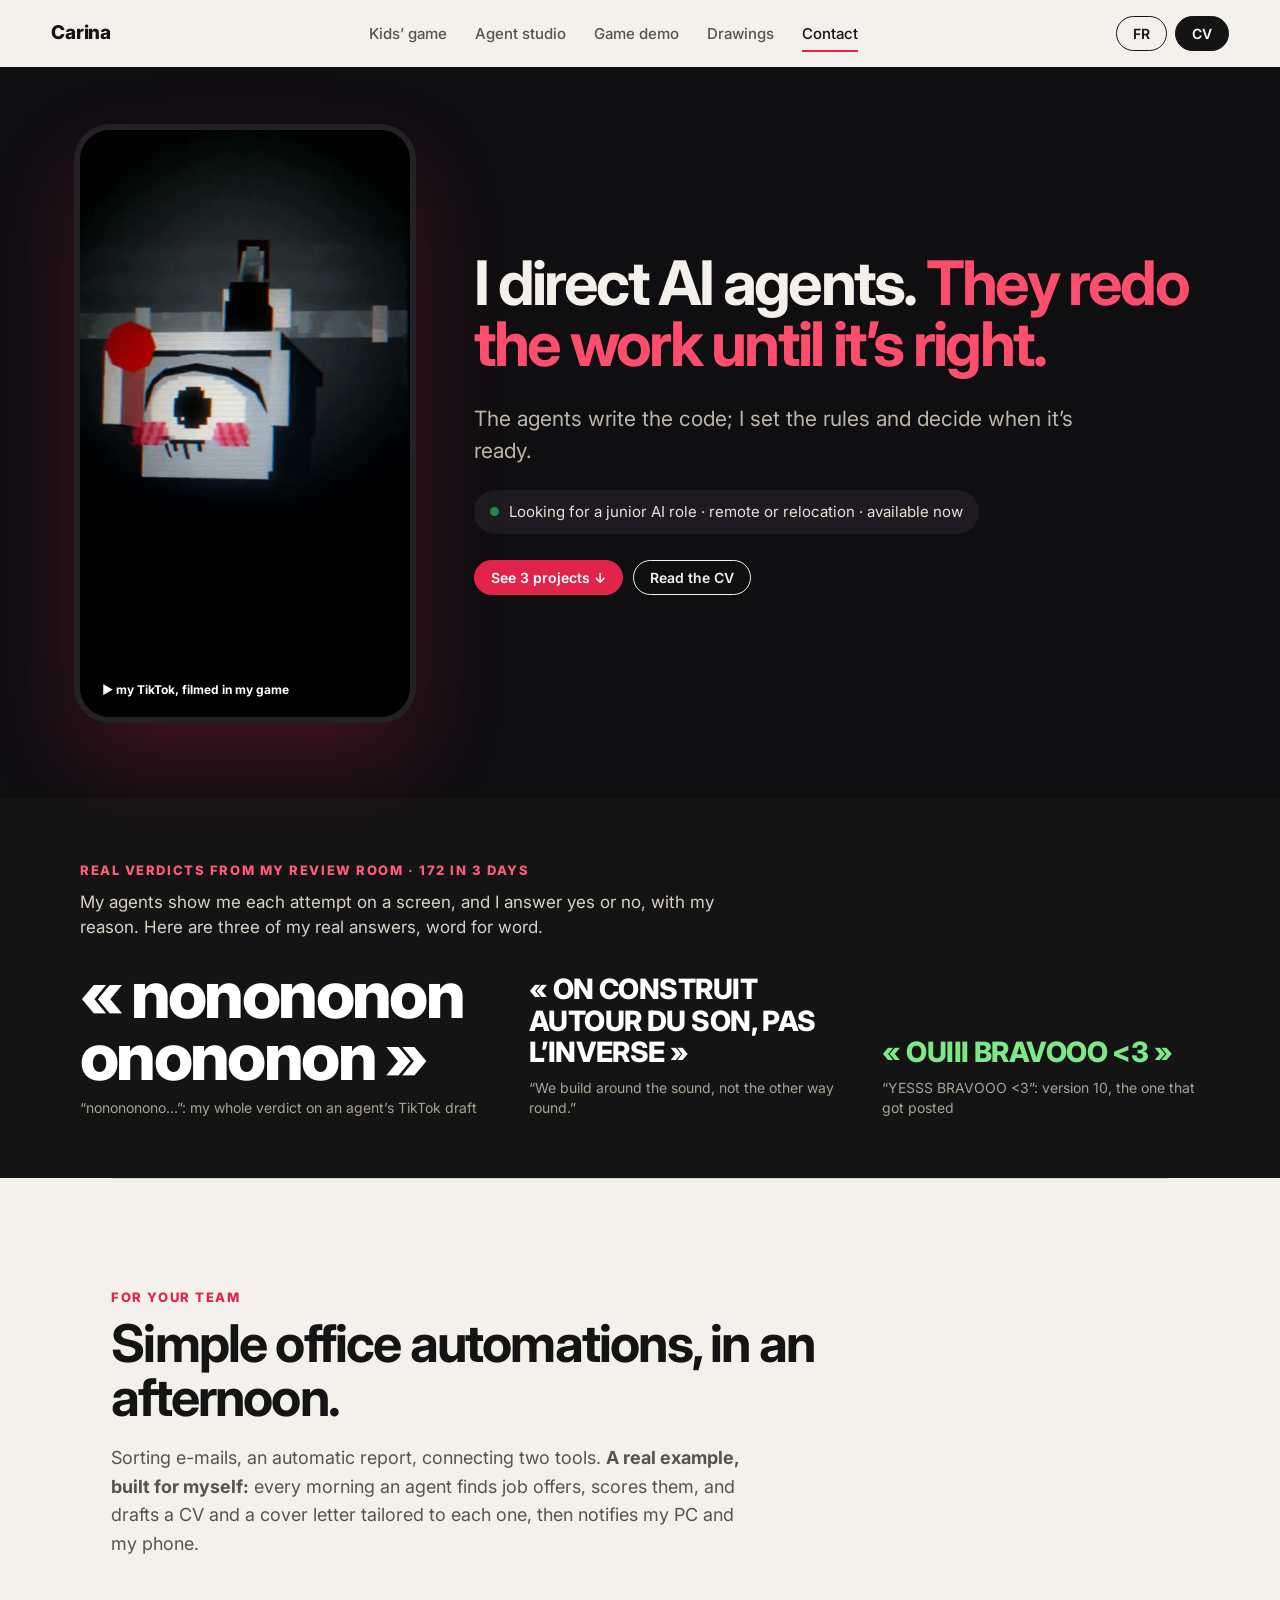
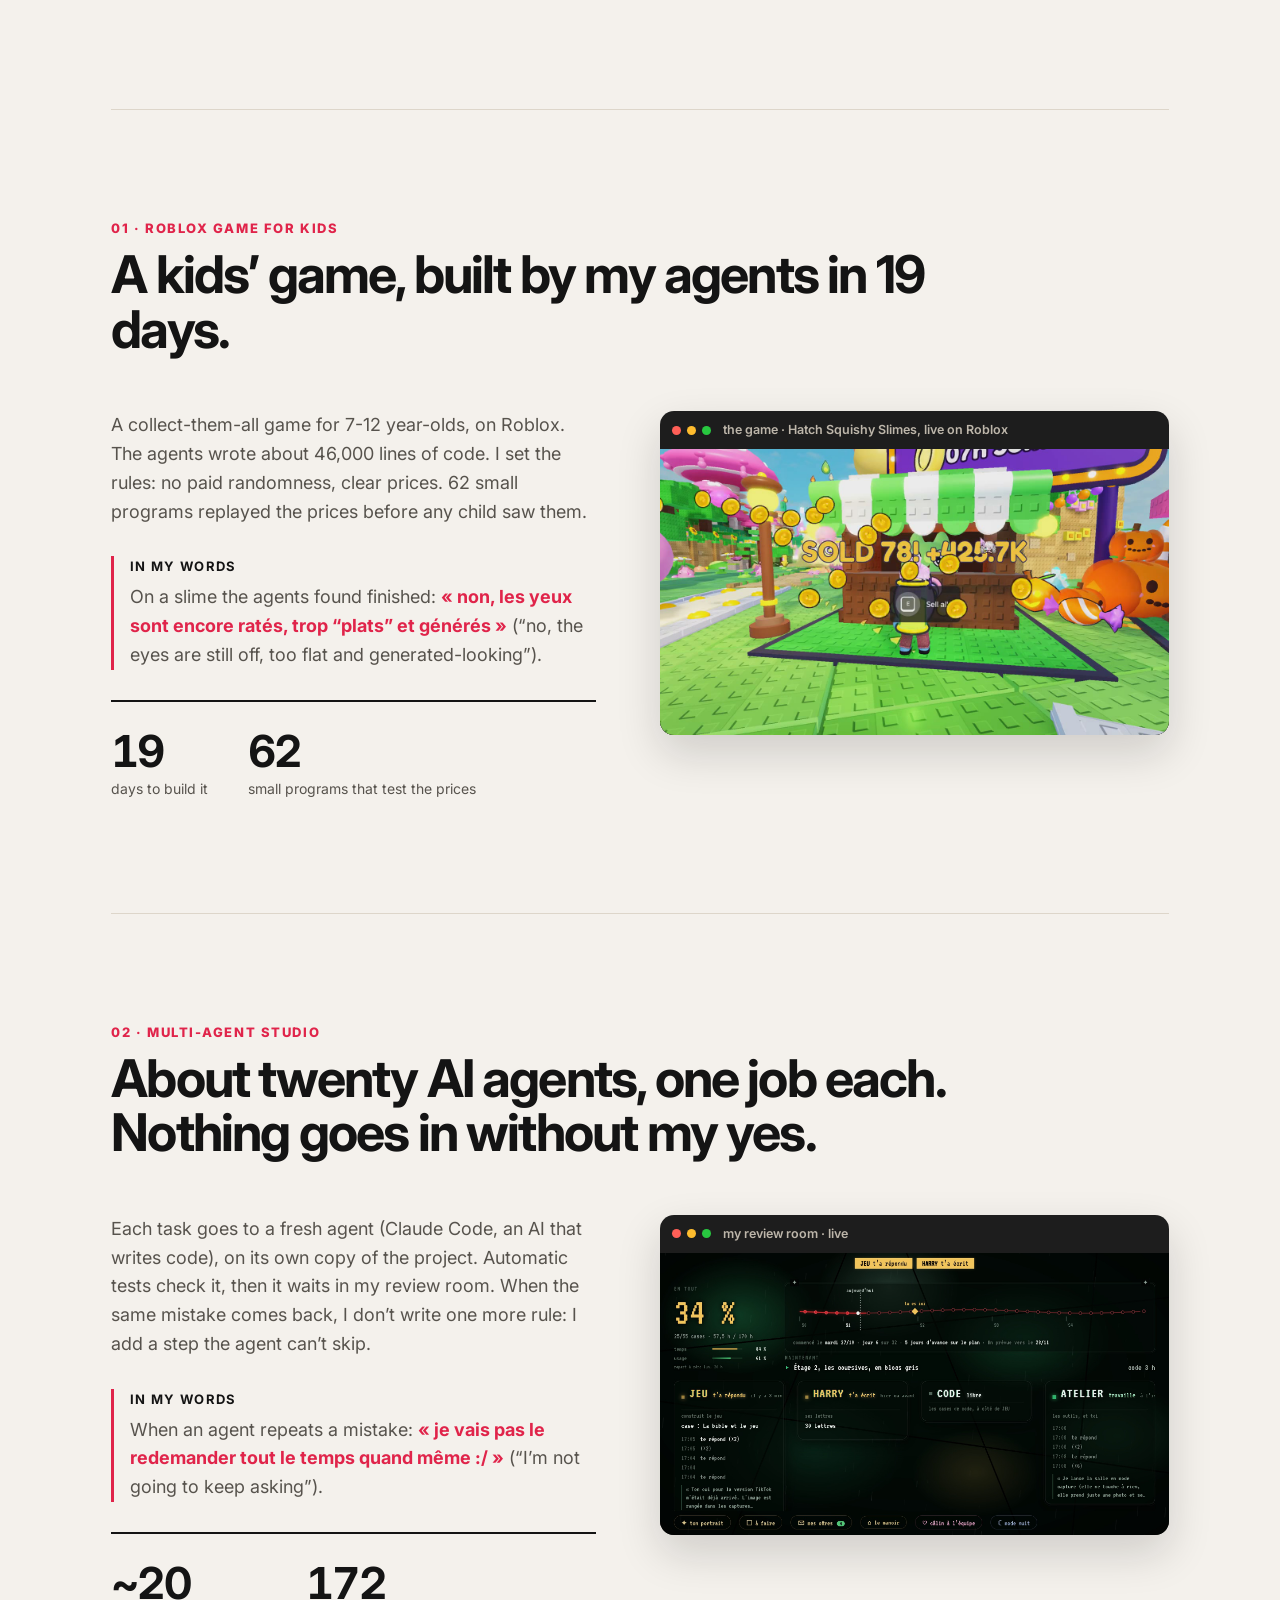
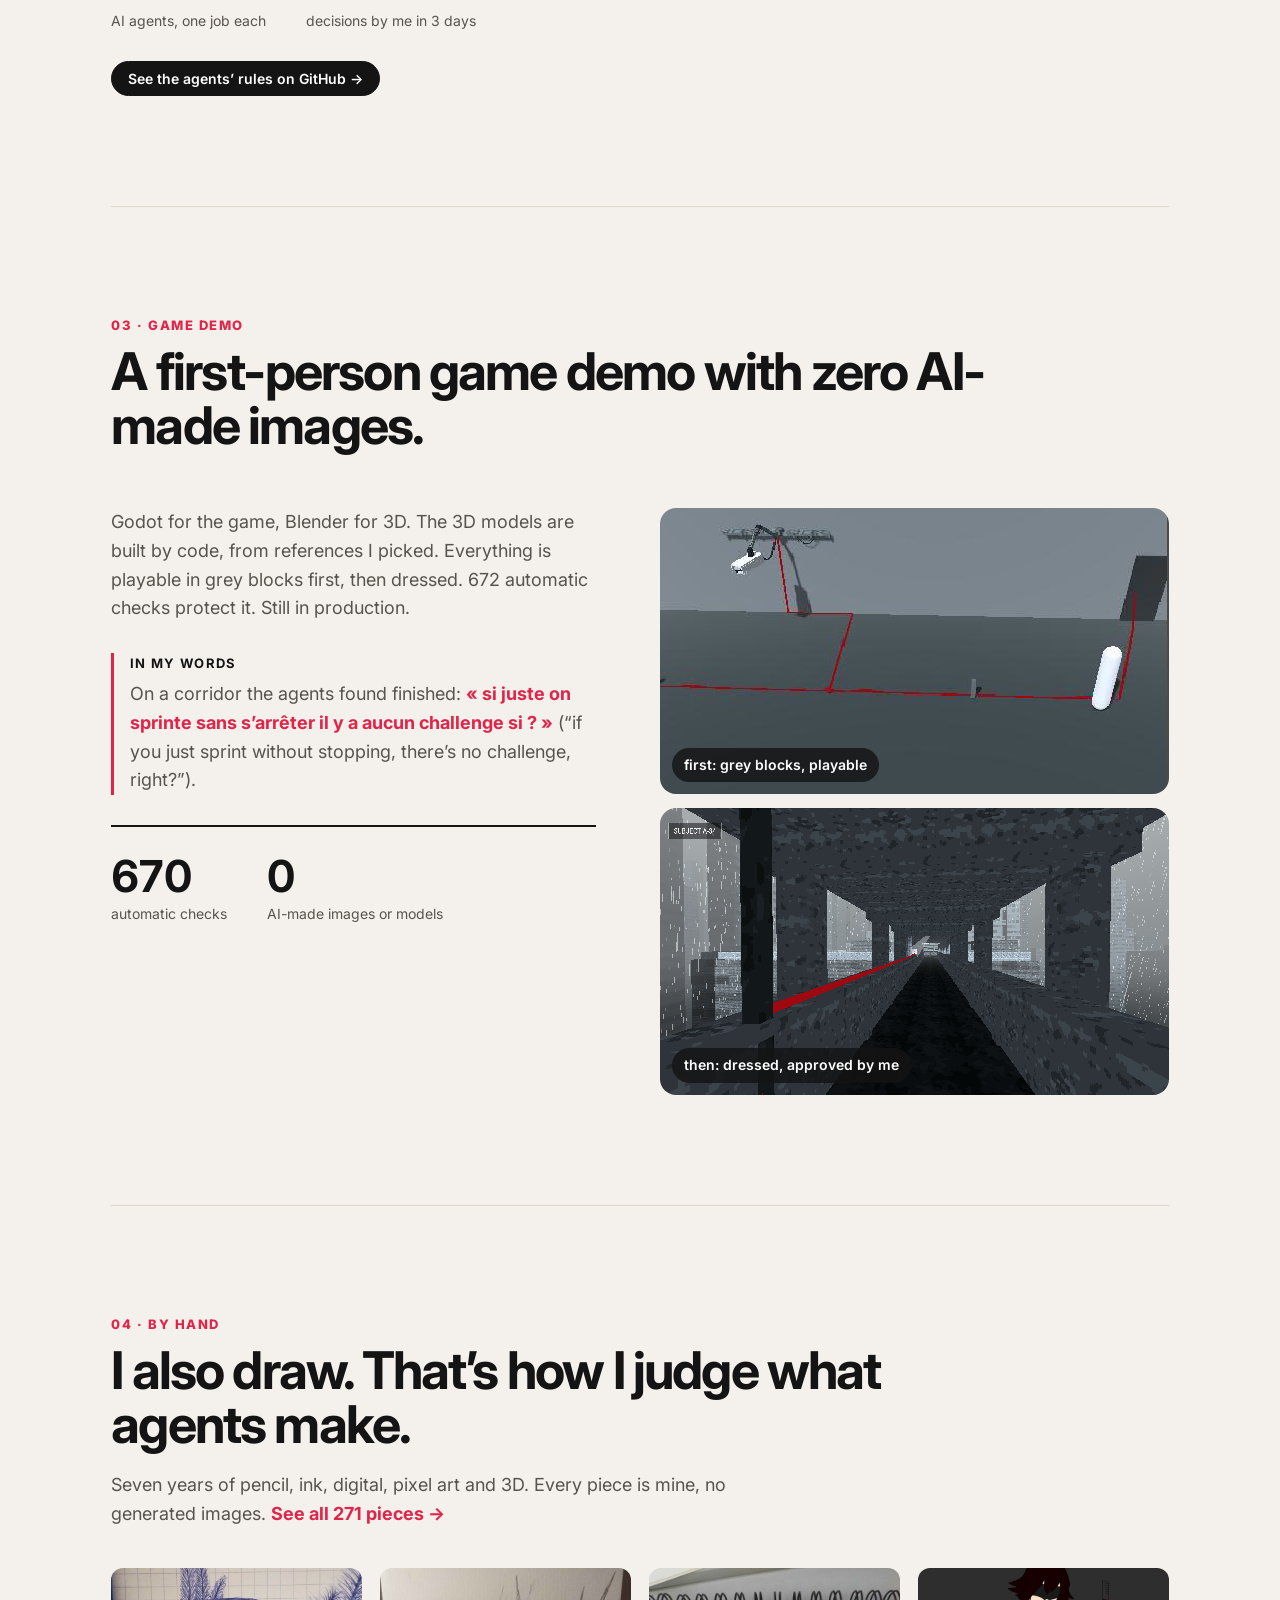
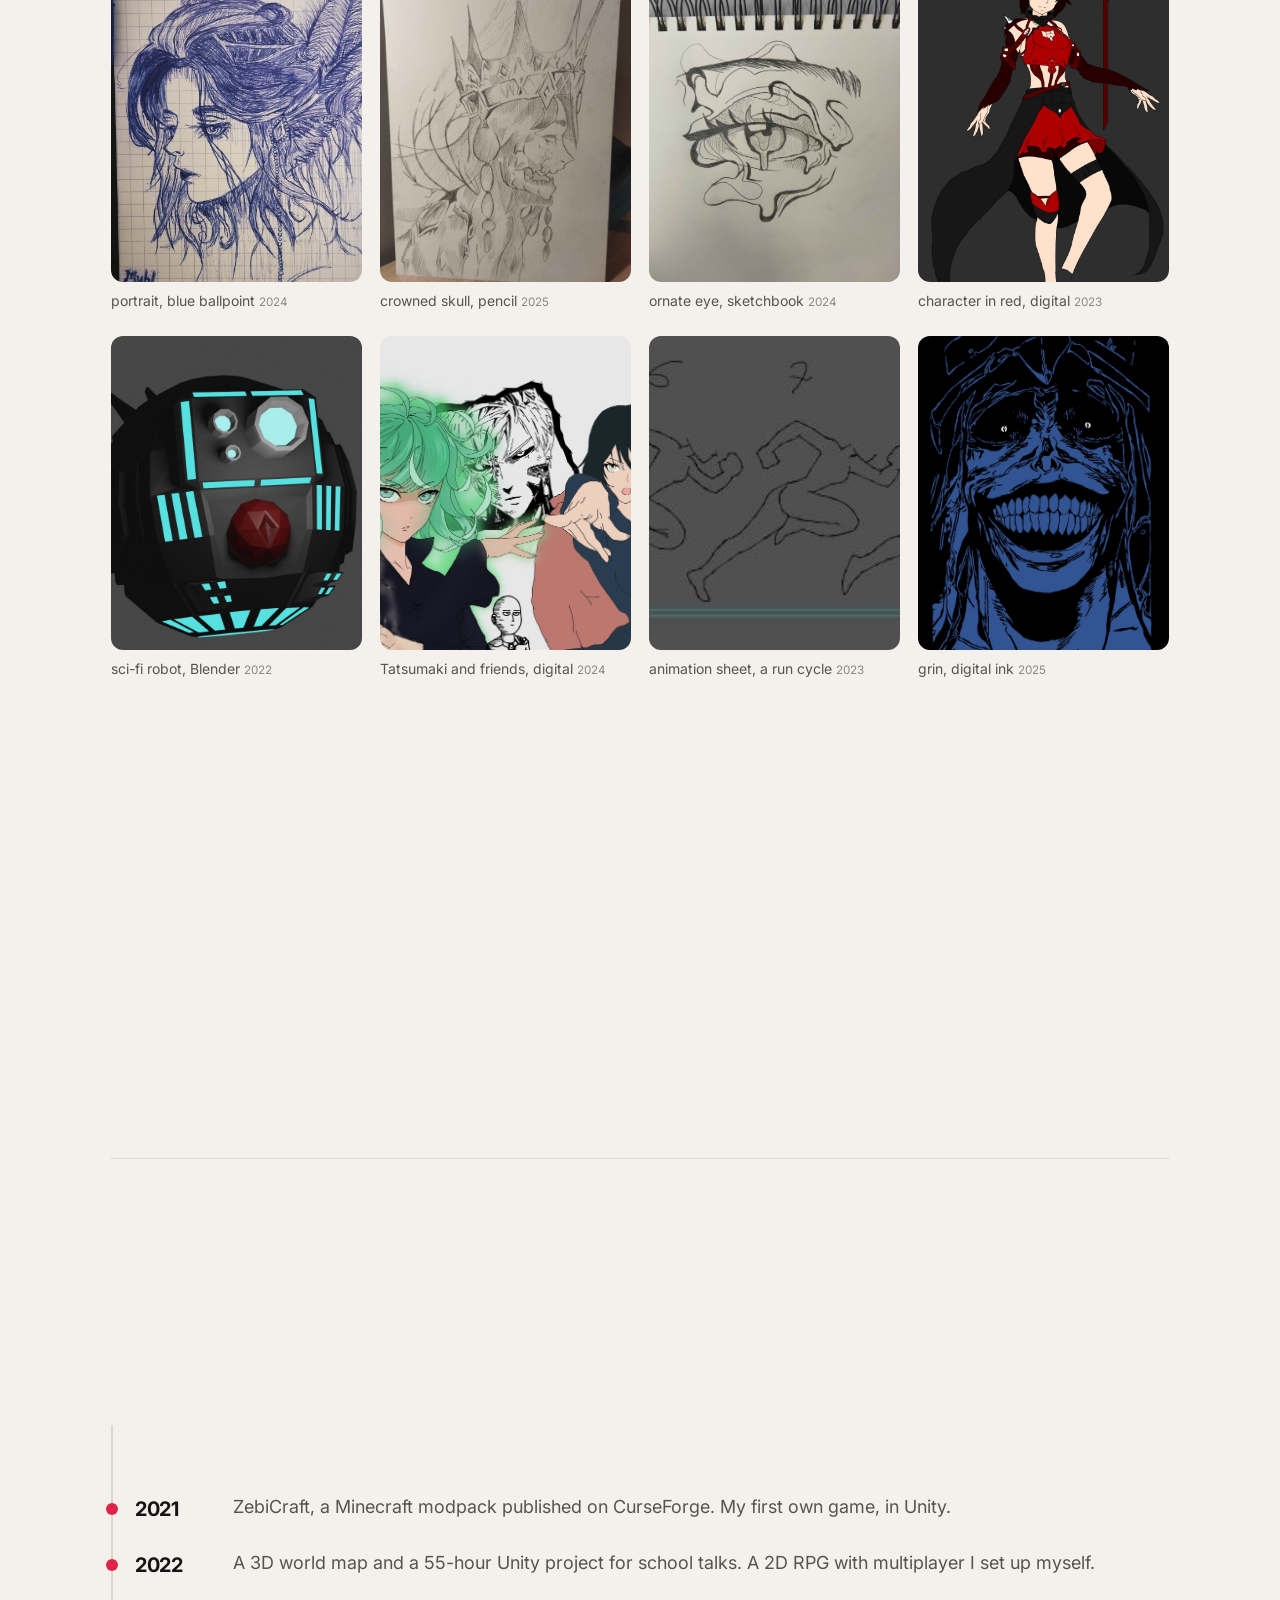
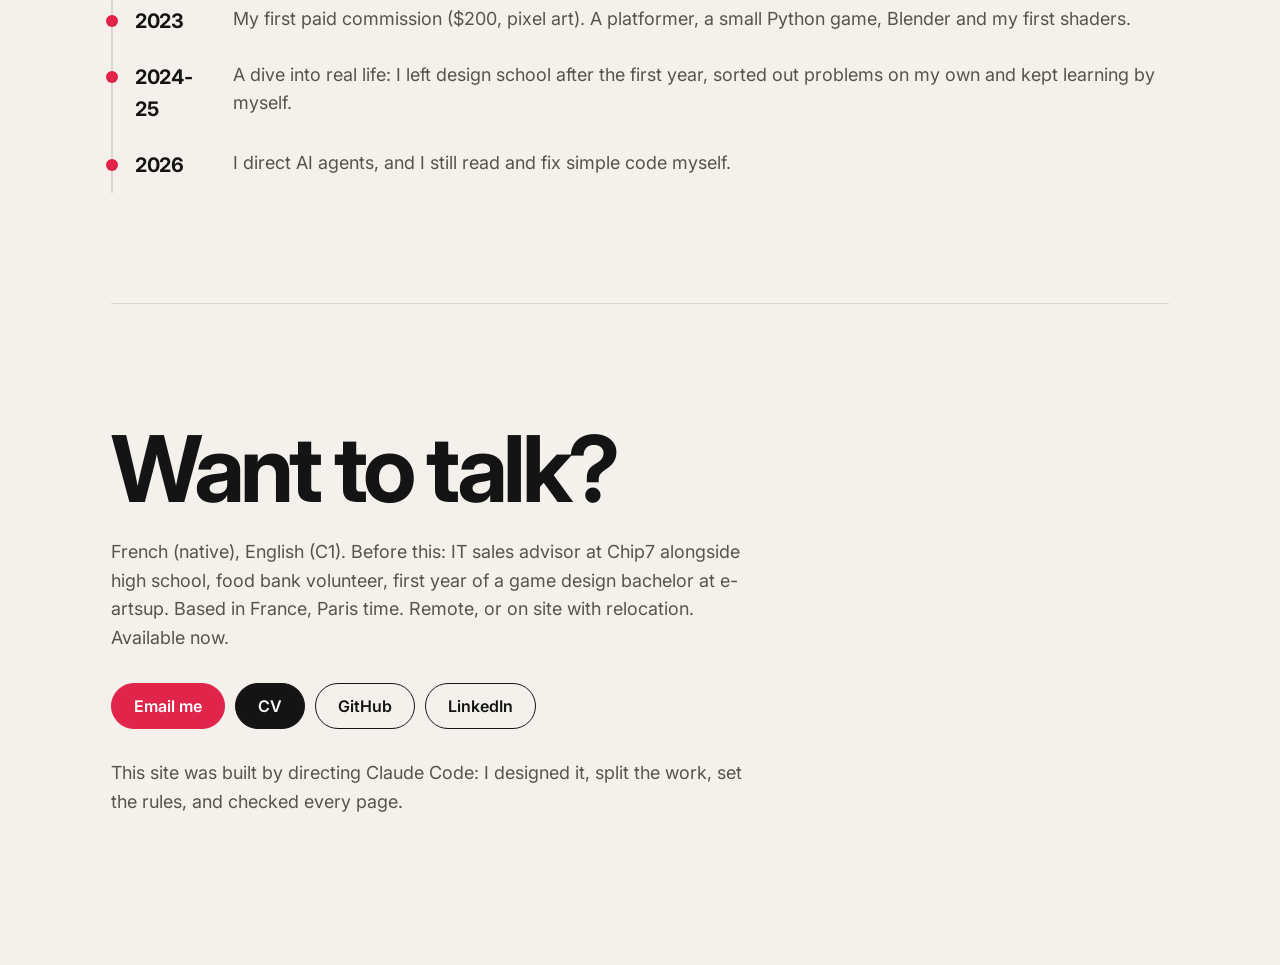
==== commit 59b2f28a: "Ton moins familier Co-Authored-By: Claude Opus 5.5 <noreply@anthropic.com>" ====
--- a/index.html
+++ b/index.html
@@ -12,10 +12,10 @@
 <main>
 <section class="accueil sombre"><div class="ouverture a">
 <div class="telA apparait"><video src="media/tiktok.mp4" poster="media/tiktok.jpg" autoplay muted loop playsinline preload="metadata"></video><span><span lang="en">▶ my TikTok, filmed in my game</span><span lang="fr">▶ mon TikTok, tourné dans mon jeu</span></span></div>
-<div class="texte"><h1 data-mots><span lang="en">I put AIs to work. <em>They redo it until I say yes.</em></span><span lang="fr">Je fais bosser des IA. <em>Elles refont jusqu’à mon oui.</em></span></h1>
-<p class="sous apparait"><span lang="en">My AI agents write the code. I decide when it’s right.</span><span lang="fr">Mes agents IA écrivent le code. Moi, je décide quand c’est bien.</span></p>
-<div class="cherche apparait"><span lang="en">Looking for a junior AI role · remote or I relocate · available now</span><span lang="fr">Je cherche un poste junior en IA · à distance ou je déménage · dispo maintenant</span></div>
-<div class="liens apparait"><a class="btn rose" href="#enfants"><span lang="en">My 3 projects ↓</span><span lang="fr">Mes 3 projets ↓</span></a><a class="btn clair" href="cv.html"><span lang="en">Read the CV</span><span lang="fr">Lire le CV</span></a></div>
+<div class="texte"><h1 data-mots><span lang="en">I direct AI agents. <em>They redo the work until it’s right.</em></span><span lang="fr">Je dirige des agents IA. <em>Ils reprennent le travail jusqu’à ce qu’il soit juste.</em></span></h1>
+<p class="sous apparait"><span lang="en">The agents write the code; I set the rules and decide when it’s ready.</span><span lang="fr">Les agents écrivent le code ; je fixe les règles et je décide quand c’est prêt.</span></p>
+<div class="cherche apparait"><span lang="en">Looking for a junior AI role · remote or relocation · available now</span><span lang="fr">Je cherche un poste junior en IA · à distance ou avec déménagement · disponible tout de suite</span></div>
+<div class="liens apparait"><a class="btn rose" href="#enfants"><span lang="en">See 3 projects ↓</span><span lang="fr">Voir 3 projets ↓</span></a><a class="btn clair" href="cv.html"><span lang="en">Read the CV</span><span lang="fr">Lire le CV</span></a></div>
 </div></div></section>
 <section class="verdicts"><div class="num"><span lang="en">Real verdicts from my review room · 172 in 3 days</span><span lang="fr">Vrais verdicts de ma salle de validation · 172 en 3 jours</span></div>
 <p class="explique"><span lang="en">My agents show me each attempt on a screen, and I answer yes or no, with my reason. Here are three of my real answers, word for word.</span><span lang="fr">Mes agents me montrent chaque essai sur un écran, et je réponds oui ou non, avec ma raison. Voici trois de mes vraies réponses, mot pour mot.</span></p>
@@ -27,7 +27,7 @@
 <section class="section" id="equipe"><div class="num apparait"><span lang="en">For your team</span><span lang="fr">Pour votre équipe</span></div>
 <h2 class="apparait"><span lang="en">Simple office automations, in an afternoon.</span><span lang="fr">Des automatisations de bureau simples, en une après-midi.</span></h2>
 <p class="chapo apparait"><span lang="en">Sorting e-mails, an automatic report, connecting two tools. <b>A real example, built for myself:</b> every morning an agent finds job offers, scores them, and drafts a CV and a cover letter tailored to each one, then notifies my PC and my phone.</span><span lang="fr">Trier des e-mails, un rapport automatique, relier deux outils. <b>Un exemple réel, fait pour moi :</b> chaque matin, un agent trouve des offres d’emploi, les note, et me prépare un CV et une lettre adaptés à chacune, puis me prévient sur mon PC et mon téléphone.</span></p></section>
-<section class="cas" id="enfants"><div class="tete apparait"><div class="num">01 · <span lang="en">Roblox game for kids</span><span lang="fr">Jeu Roblox pour enfants</span></div><h2><span lang="en">A kids’ game, built by my agents in 19 days.</span><span lang="fr">Un jeu pour enfants, construit par mes agents en 19 jours.</span></h2></div><div class="corps"><div class="recit"><div class="ligne apparait"><p><span lang="en">A collect-them-all game for 7-12 year-olds, on Roblox. The agents wrote about 46,000 lines of code. I set the rules: no paid randomness, clear prices. 62 small programs replayed the prices before any child saw them.</span><span lang="fr">Un jeu à collectionner pour les 7-12 ans, sur Roblox. Les agents ont écrit environ 46 000 lignes de code. Moi, j’ai posé les règles : pas de hasard payant, des prix clairs. 62 petits programmes ont rejoué les prix avant qu’un enfant les voie.</span></p></div><div class="ligne part apparait"><h3><span lang="en">In my words</span><span lang="fr">Mes mots</span></h3><p><span lang="en">On a slime the agents found finished: <q class="sa-voix">«&nbsp;non, les yeux sont encore ratés, trop “plats” et générés&nbsp;»</q> (“no, the eyes are still off, too flat and generated-looking”).</span><span lang="fr">Sur un slime que les agents trouvaient fini : <q class="sa-voix">«&nbsp;non, les yeux sont encore ratés, trop “plats” et générés&nbsp;»</q>.</span></p></div><div class="resultat apparait"><div><b data-compte="19"><span lang="en">19</span><span lang="fr">19</span></b><span><span lang="en">days to build it</span><span lang="fr">jours pour le construire</span></span></div><div><b data-compte="62"><span lang="en">62</span><span lang="fr">62</span></b><span><span lang="en">small programs that test the prices</span><span lang="fr">petits programmes qui testent les prix</span></span></div></div></div><figure class="visuel apparait"><div class="ecran video "><span class="barre"><i></i><i></i><i></i><span lang="en">the game · Hatch Squishy Slimes, live on Roblox</span><span lang="fr">le jeu · Hatch Squishy Slimes, en ligne sur Roblox</span></span><video src="media/roblox.mp4" poster="media/roblox.jpg" autoplay muted loop playsinline preload="metadata"></video></div></figure></div></section><section class="cas" id="studio"><div class="tete apparait"><div class="num">02 · <span lang="en">Multi-agent studio</span><span lang="fr">Studio multi-agents</span></div><h2><span lang="en">About twenty AI agents, one job each. Nothing goes in without my yes.</span><span lang="fr">Une vingtaine d’agents IA, un métier chacun. Rien n’entre sans mon oui.</span></h2></div><div class="corps"><div class="recit"><div class="ligne apparait"><p><span lang="en">Each task goes to a fresh agent (Claude Code, an AI that writes code), on its own copy of the project. Automatic tests check it, then it waits in my review room. When the same mistake comes back, I don’t write one more rule: I add a step the agent can’t skip.</span><span lang="fr">Chaque tâche part chez un agent neuf (Claude Code, une IA qui écrit du code), sur sa propre copie du projet. Des tests automatiques la vérifient, puis elle attend dans ma salle de validation. Quand la même erreur revient, je n’écris pas une règle de plus : j’ajoute une étape que l’agent ne peut pas sauter.</span></p></div><div class="ligne part apparait"><h3><span lang="en">In my words</span><span lang="fr">Mes mots</span></h3><p><span lang="en">When an agent repeats a mistake: <q class="sa-voix">«&nbsp;je vais pas le redemander tout le temps quand même :/&nbsp;»</q> (“I’m not going to keep asking”).</span><span lang="fr">Quand un agent refait la même erreur : <q class="sa-voix">«&nbsp;je vais pas le redemander tout le temps quand même :/&nbsp;»</q>.</span></p></div><div class="resultat apparait"><div><b data-compte="~20"><span lang="en">~20</span><span lang="fr">~20</span></b><span><span lang="en">AI agents, one job each</span><span lang="fr">agents IA, un métier chacun</span></span></div><div><b data-compte="172"><span lang="en">172</span><span lang="fr">172</span></b><span><span lang="en">decisions by me in 3 days</span><span lang="fr">décisions de ma part en 3 jours</span></span></div></div><div class="voir apparait"><a class="btn noir" href="https://github.com/Muhlasse/solo-agent-studio"><span lang="en">See the agents’ rules on GitHub →</span><span lang="fr">Voir les règles des agents sur GitHub →</span></a></div></div><figure class="visuel apparait"><a class="ecran" href="img/preuves/salle.jpg" data-zoom><span class="barre"><i></i><i></i><i></i><span lang="en">my review room · live</span><span lang="fr">ma salle de validation · en direct</span></span><img loading="lazy" src="img/preuves/salle.jpg" alt="review room"></a></figure></div></section><section class="cas" id="jeu"><div class="tete apparait"><div class="num">03 · <span lang="en">Game demo</span><span lang="fr">Démo de jeu</span></div><h2><span lang="en">A first-person game demo with zero AI-made images.</span><span lang="fr">Une démo de jeu à la première personne, sans aucune image faite par IA.</span></h2></div><div class="corps"><div class="recit"><div class="ligne apparait"><p><span lang="en">Godot for the game, Blender for 3D. The 3D models are built by code, from references I picked. Everything is playable in grey blocks first, then dressed. 672 automatic checks protect it. Still in production.</span><span lang="fr">Godot pour le jeu, Blender pour la 3D. Les modèles 3D sont construits par du code, d’après des références que j’ai choisies. Tout est jouable en blocs gris d’abord, puis habillé. 672 contrôles automatiques le protègent. Encore en production.</span></p></div><div class="ligne part apparait"><h3><span lang="en">In my words</span><span lang="fr">Mes mots</span></h3><p><span lang="en">On a corridor the agents found finished: <q class="sa-voix">«&nbsp;si juste on sprinte sans s’arrêter il y a aucun challenge si ?&nbsp;»</q> (“if you just sprint without stopping, there’s no challenge, right?”).</span><span lang="fr">Sur un couloir que les agents trouvaient fini : <q class="sa-voix">«&nbsp;si juste on sprinte sans s’arrêter il y a aucun challenge si ?&nbsp;»</q>.</span></p></div><div class="resultat apparait"><div><b data-compte="672"><span lang="en">672</span><span lang="fr">672</span></b><span><span lang="en">automatic checks</span><span lang="fr">contrôles automatiques</span></span></div><div><b data-compte="0"><span lang="en">0</span><span lang="fr">0</span></b><span><span lang="en">AI-made images or models</span><span lang="fr">image ou modèle fait par IA</span></span></div></div></div><figure class="visuel apparait"><div class="avant-apres"><div><img loading="lazy" src="img/jeu/gris.png" alt=""><span><span lang="en">first: grey blocks, playable</span><span lang="fr">d’abord : blocs gris, jouable</span></span></div><div><img loading="lazy" src="img/jeu/habille.png" alt=""><span><span lang="en">then: dressed, approved by me</span><span lang="fr">ensuite : habillé, validé par moi</span></span></div></div></figure></div></section>
+<section class="cas" id="enfants"><div class="tete apparait"><div class="num">01 · <span lang="en">Roblox game for kids</span><span lang="fr">Jeu Roblox pour enfants</span></div><h2><span lang="en">A kids’ game, built by my agents in 19 days.</span><span lang="fr">Un jeu pour enfants, construit par mes agents en 19 jours.</span></h2></div><div class="corps"><div class="recit"><div class="ligne apparait"><p><span lang="en">A collect-them-all game for 7-12 year-olds, on Roblox. The agents wrote about 46,000 lines of code. I set the rules: no paid randomness, clear prices. 62 small programs replayed the prices before any child saw them.</span><span lang="fr">Un jeu à collectionner pour les 7-12 ans, sur Roblox. Les agents ont écrit environ 46 000 lignes de code. J’ai posé les règles : pas de hasard payant, des prix clairs. 62 petits programmes ont rejoué les prix avant qu’un enfant les voie.</span></p></div><div class="ligne part apparait"><h3><span lang="en">In my words</span><span lang="fr">Mes mots</span></h3><p><span lang="en">On a slime the agents found finished: <q class="sa-voix">«&nbsp;non, les yeux sont encore ratés, trop “plats” et générés&nbsp;»</q> (“no, the eyes are still off, too flat and generated-looking”).</span><span lang="fr">Sur un slime que les agents trouvaient fini : <q class="sa-voix">«&nbsp;non, les yeux sont encore ratés, trop “plats” et générés&nbsp;»</q>.</span></p></div><div class="resultat apparait"><div><b data-compte="19"><span lang="en">19</span><span lang="fr">19</span></b><span><span lang="en">days to build it</span><span lang="fr">jours pour le construire</span></span></div><div><b data-compte="62"><span lang="en">62</span><span lang="fr">62</span></b><span><span lang="en">small programs that test the prices</span><span lang="fr">petits programmes qui testent les prix</span></span></div></div></div><figure class="visuel apparait"><div class="ecran video "><span class="barre"><i></i><i></i><i></i><span lang="en">the game · Hatch Squishy Slimes, live on Roblox</span><span lang="fr">le jeu · Hatch Squishy Slimes, en ligne sur Roblox</span></span><video src="media/roblox.mp4" poster="media/roblox.jpg" autoplay muted loop playsinline preload="metadata"></video></div></figure></div></section><section class="cas" id="studio"><div class="tete apparait"><div class="num">02 · <span lang="en">Multi-agent studio</span><span lang="fr">Studio multi-agents</span></div><h2><span lang="en">About twenty AI agents, one job each. Nothing goes in without my yes.</span><span lang="fr">Une vingtaine d’agents IA, un métier chacun. Rien n’entre sans mon oui.</span></h2></div><div class="corps"><div class="recit"><div class="ligne apparait"><p><span lang="en">Each task goes to a fresh agent (Claude Code, an AI that writes code), on its own copy of the project. Automatic tests check it, then it waits in my review room. When the same mistake comes back, I don’t write one more rule: I add a step the agent can’t skip.</span><span lang="fr">Chaque tâche est confiée à un agent neuf (Claude Code, une IA qui écrit du code), sur sa propre copie du projet. Des tests automatiques la vérifient, puis elle attend dans ma salle de validation. Quand la même erreur revient, je n’écris pas une règle de plus : j’ajoute une étape que l’agent ne peut pas sauter.</span></p></div><div class="ligne part apparait"><h3><span lang="en">In my words</span><span lang="fr">Mes mots</span></h3><p><span lang="en">When an agent repeats a mistake: <q class="sa-voix">«&nbsp;je vais pas le redemander tout le temps quand même :/&nbsp;»</q> (“I’m not going to keep asking”).</span><span lang="fr">Quand un agent refait la même erreur : <q class="sa-voix">«&nbsp;je vais pas le redemander tout le temps quand même :/&nbsp;»</q>.</span></p></div><div class="resultat apparait"><div><b data-compte="~20"><span lang="en">~20</span><span lang="fr">~20</span></b><span><span lang="en">AI agents, one job each</span><span lang="fr">agents IA, un métier chacun</span></span></div><div><b data-compte="172"><span lang="en">172</span><span lang="fr">172</span></b><span><span lang="en">decisions by me in 3 days</span><span lang="fr">décisions de ma part en 3 jours</span></span></div></div><div class="voir apparait"><a class="btn noir" href="https://github.com/Muhlasse/solo-agent-studio"><span lang="en">See the agents’ rules on GitHub →</span><span lang="fr">Voir les règles des agents sur GitHub →</span></a></div></div><figure class="visuel apparait"><a class="ecran" href="img/preuves/salle.jpg" data-zoom><span class="barre"><i></i><i></i><i></i><span lang="en">my review room · live</span><span lang="fr">ma salle de validation · en direct</span></span><img loading="lazy" src="img/preuves/salle.jpg" alt="review room"></a></figure></div></section><section class="cas" id="jeu"><div class="tete apparait"><div class="num">03 · <span lang="en">Game demo</span><span lang="fr">Démo de jeu</span></div><h2><span lang="en">A first-person game demo with zero AI-made images.</span><span lang="fr">Une démo de jeu à la première personne, sans aucune image faite par IA.</span></h2></div><div class="corps"><div class="recit"><div class="ligne apparait"><p><span lang="en">Godot for the game, Blender for 3D. The 3D models are built by code, from references I picked. Everything is playable in grey blocks first, then dressed. 672 automatic checks protect it. Still in production.</span><span lang="fr">Godot pour le jeu, Blender pour la 3D. Les modèles 3D sont construits par du code, d’après des références que j’ai choisies. Tout est jouable en blocs gris d’abord, puis habillé. 672 contrôles automatiques le protègent. Encore en production.</span></p></div><div class="ligne part apparait"><h3><span lang="en">In my words</span><span lang="fr">Mes mots</span></h3><p><span lang="en">On a corridor the agents found finished: <q class="sa-voix">«&nbsp;si juste on sprinte sans s’arrêter il y a aucun challenge si ?&nbsp;»</q> (“if you just sprint without stopping, there’s no challenge, right?”).</span><span lang="fr">Sur un couloir que les agents trouvaient fini : <q class="sa-voix">«&nbsp;si juste on sprinte sans s’arrêter il y a aucun challenge si ?&nbsp;»</q>.</span></p></div><div class="resultat apparait"><div><b data-compte="672"><span lang="en">672</span><span lang="fr">672</span></b><span><span lang="en">automatic checks</span><span lang="fr">contrôles automatiques</span></span></div><div><b data-compte="0"><span lang="en">0</span><span lang="fr">0</span></b><span><span lang="en">AI-made images or models</span><span lang="fr">image ou modèle fait par IA</span></span></div></div></div><figure class="visuel apparait"><div class="avant-apres"><div><img loading="lazy" src="img/jeu/gris.png" alt=""><span><span lang="en">first: grey blocks, playable</span><span lang="fr">d’abord : blocs gris, jouable</span></span></div><div><img loading="lazy" src="img/jeu/habille.png" alt=""><span><span lang="en">then: dressed, approved by me</span><span lang="fr">ensuite : habillé, validé par moi</span></span></div></div></figure></div></section>
 <section class="section" id="dessins"><div class="num apparait">04 · <span lang="en">By hand</span><span lang="fr">À la main</span></div>
 <h2 class="apparait"><span lang="en">I also draw. That’s how I judge what agents make.</span><span lang="fr">Je dessine aussi. C’est comme ça que je juge ce que font les agents.</span></h2>
 <p class="chapo apparait"><span lang="en">Seven years of pencil, ink, digital, pixel art and 3D. Every piece is mine, no generated images.</span><span lang="fr">Sept ans de crayon, d’encre, de numérique, de pixel art et de 3D. Chaque pièce est de moi, aucune image générée.</span>
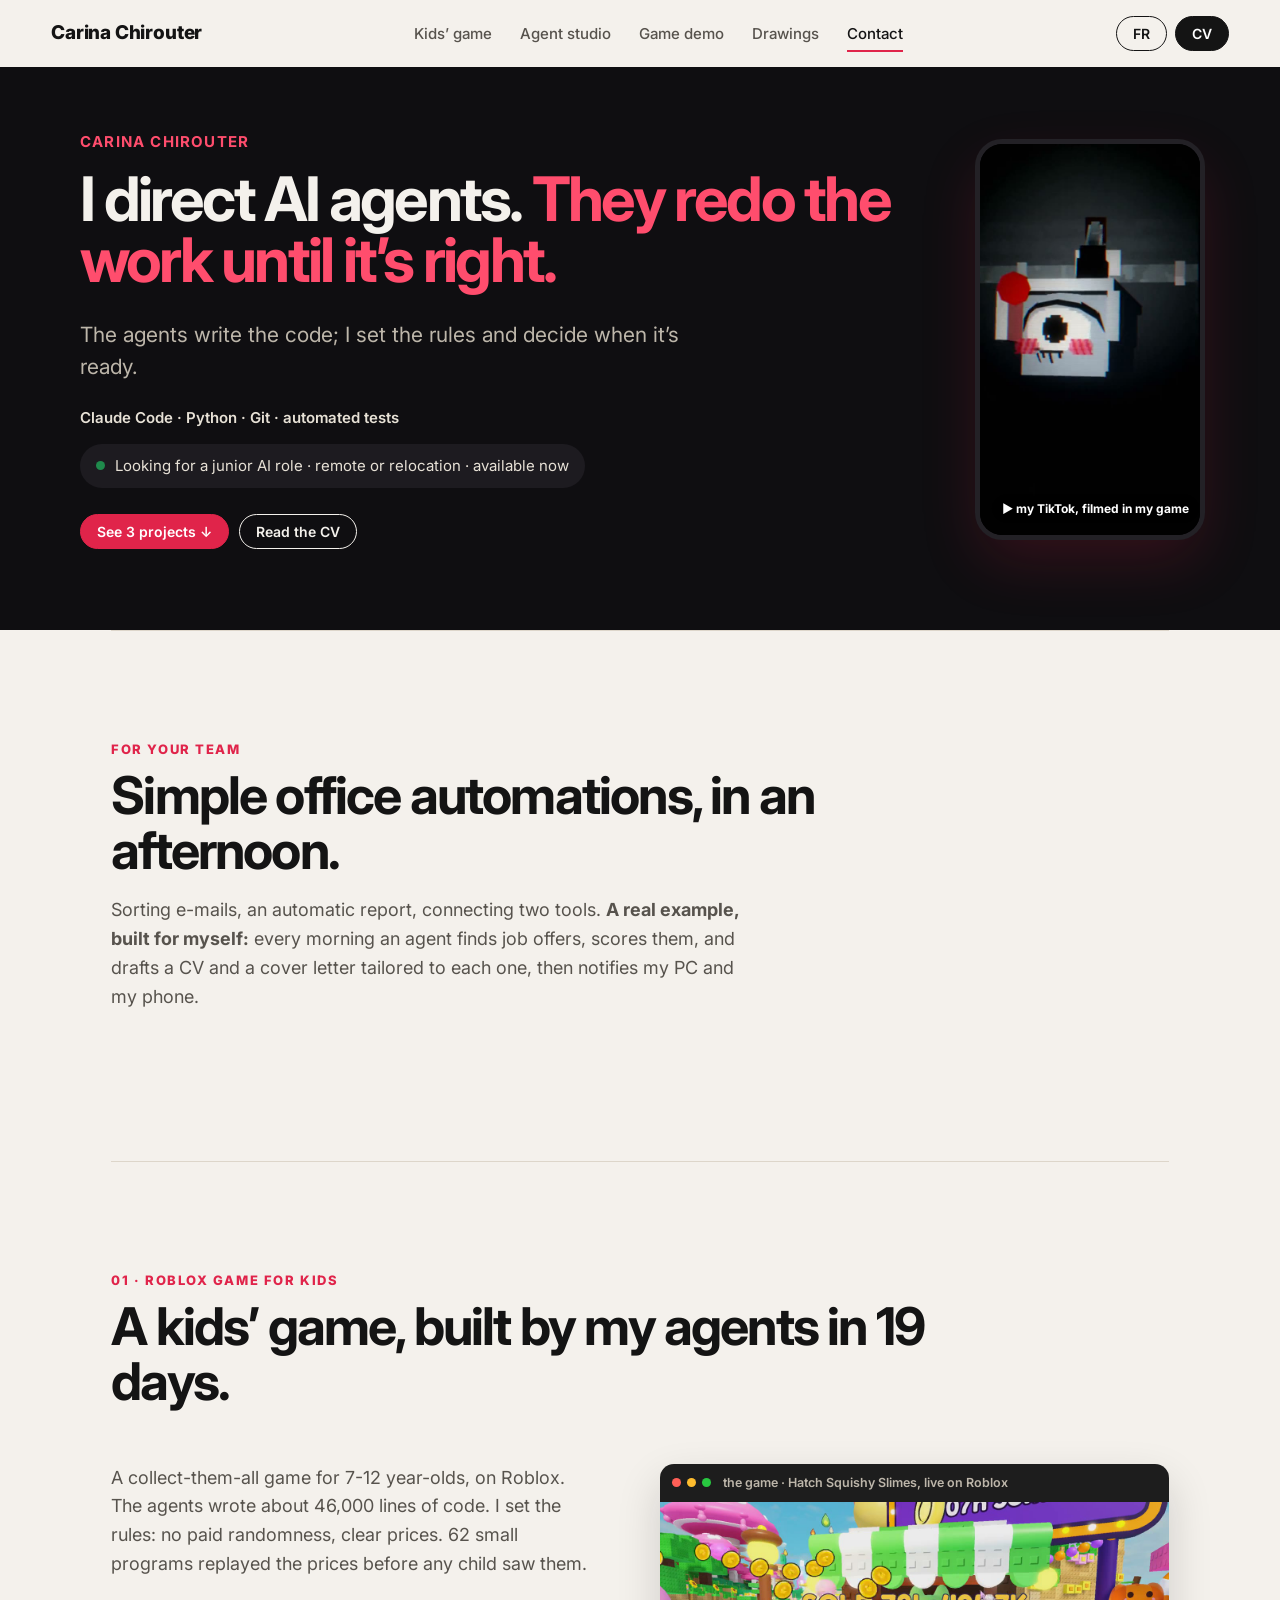
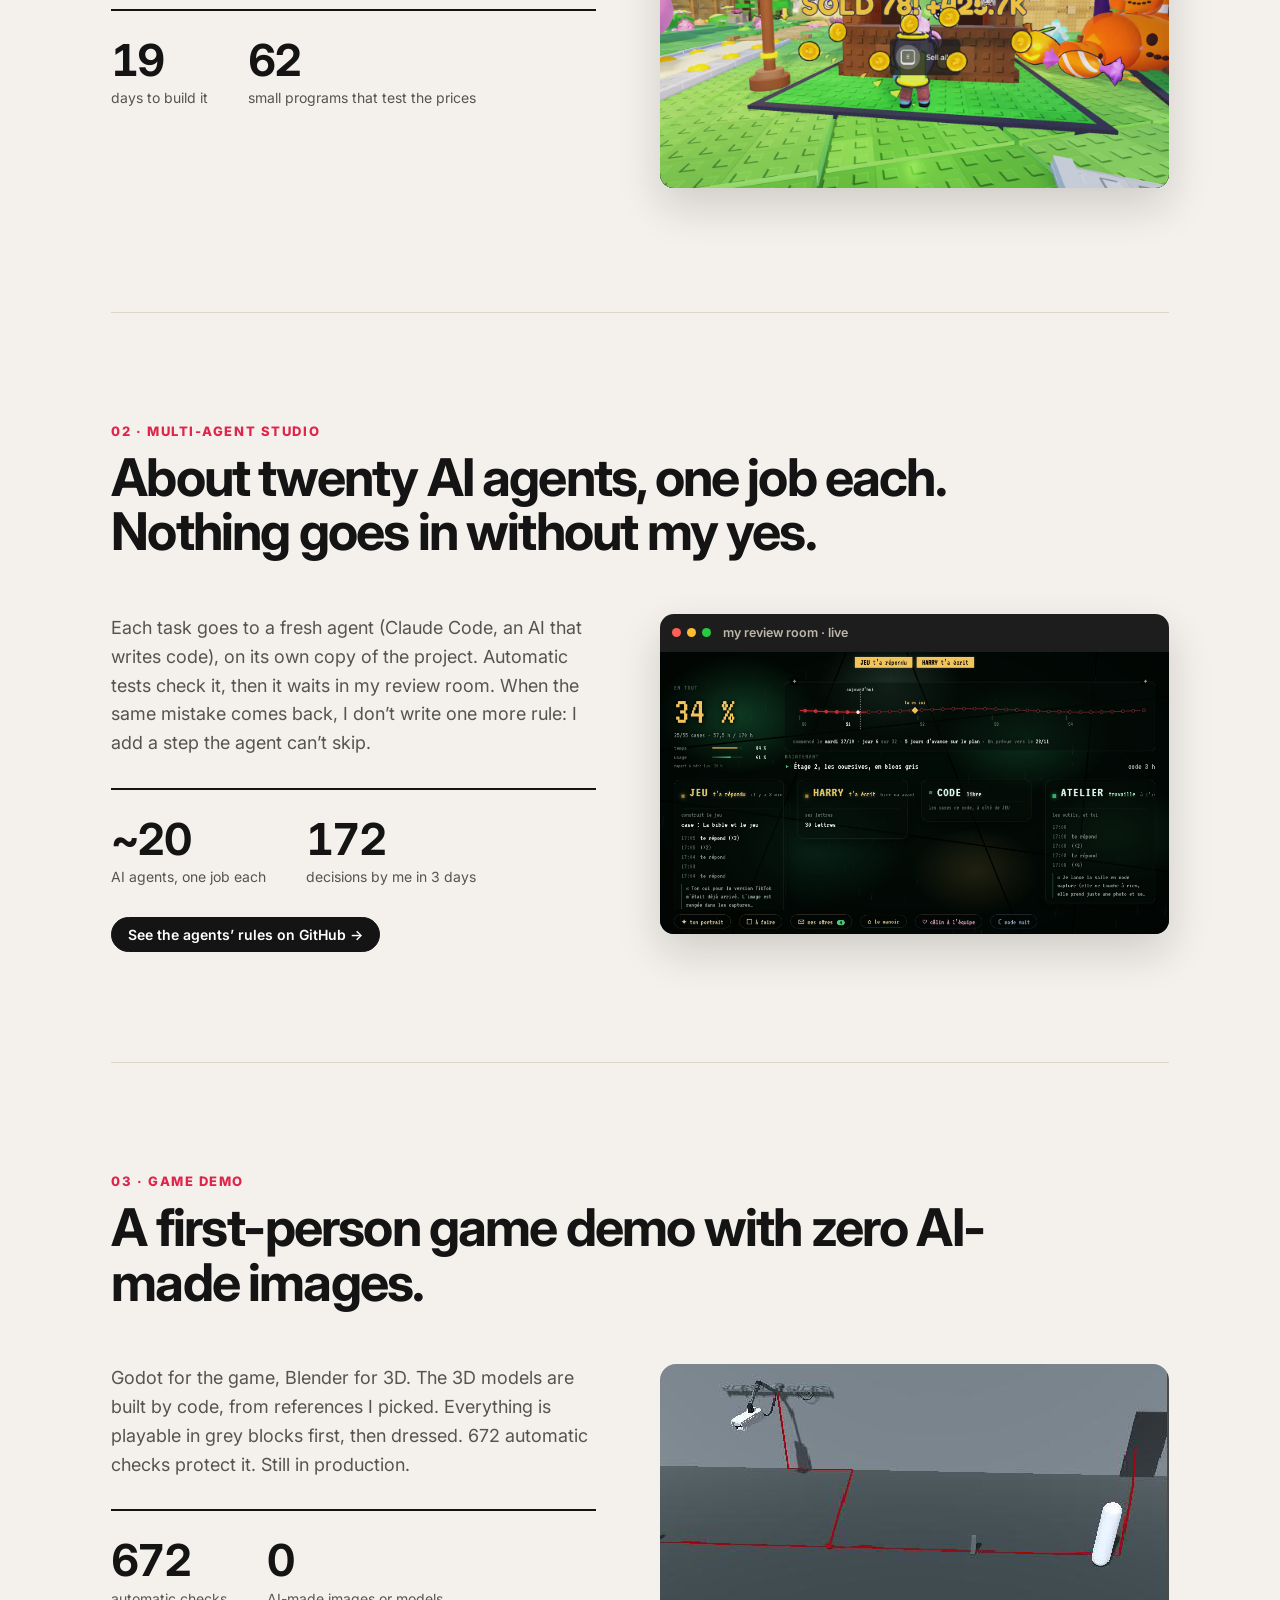
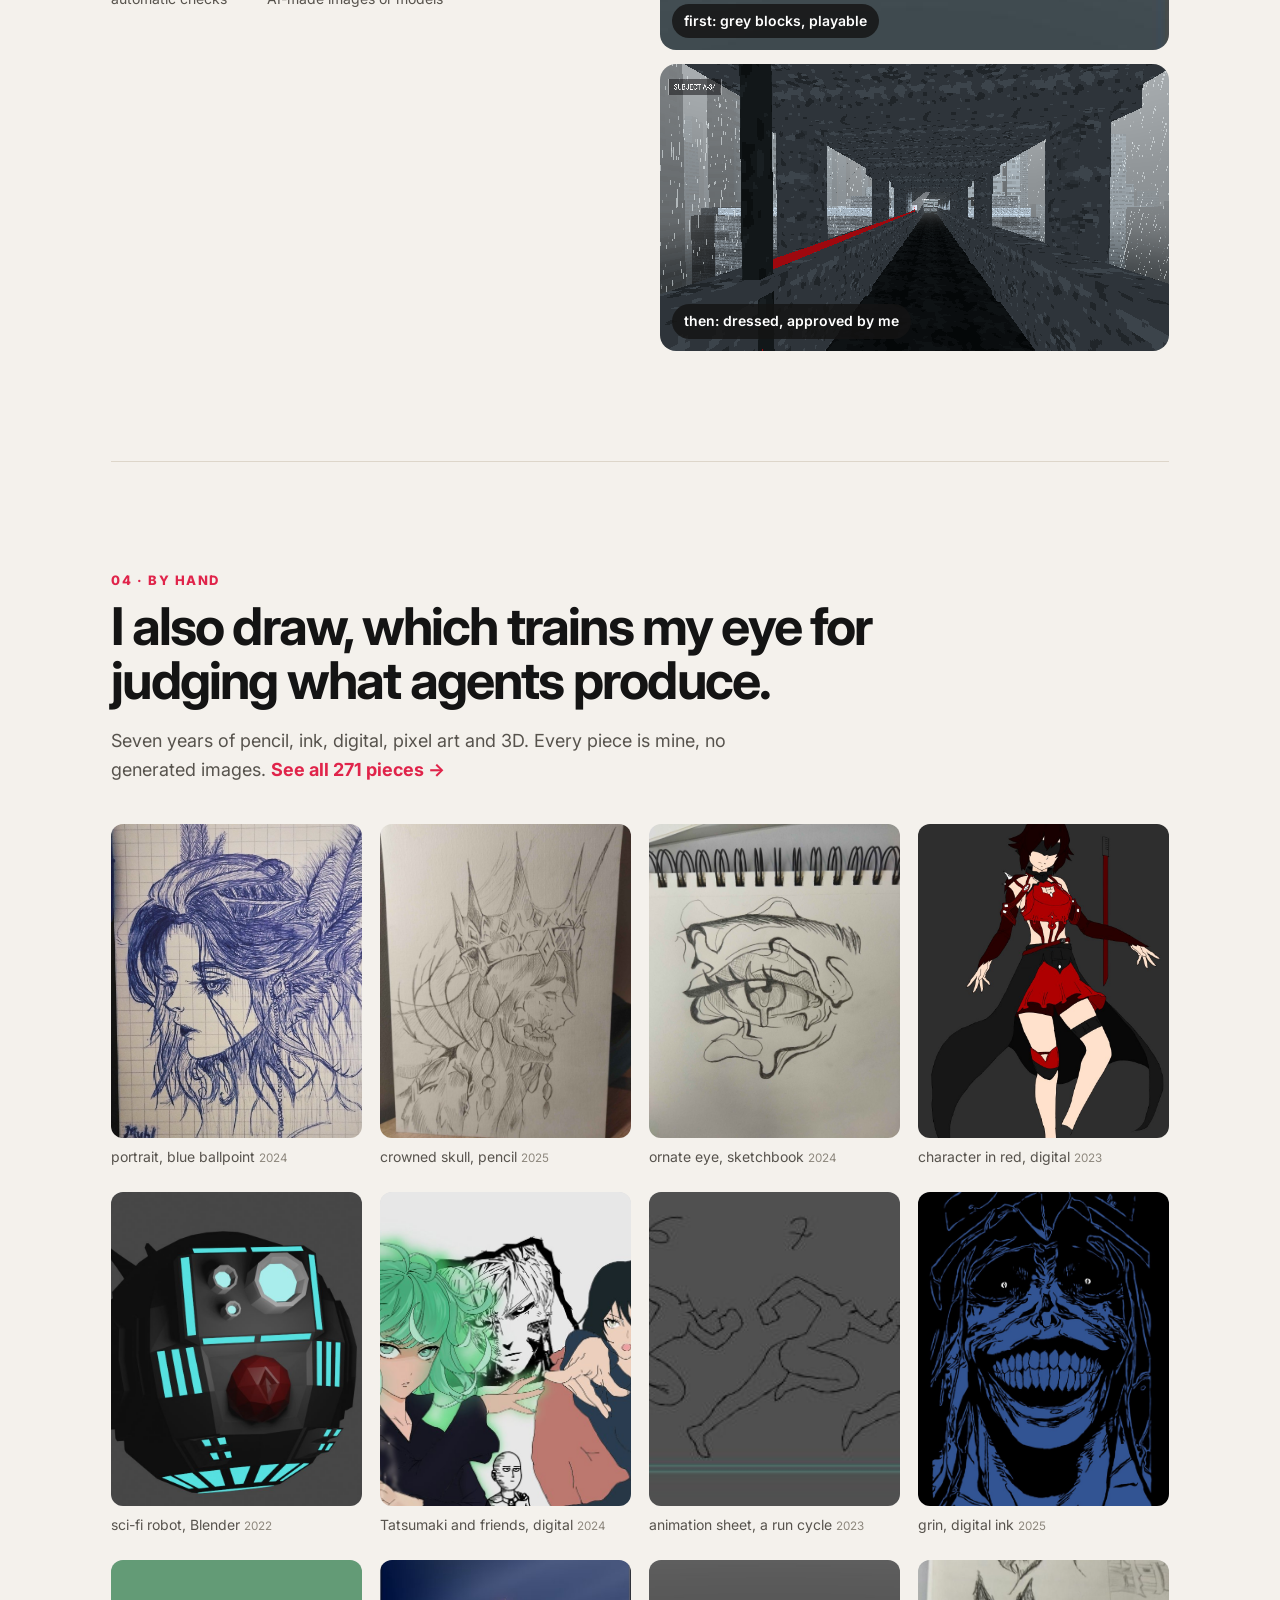
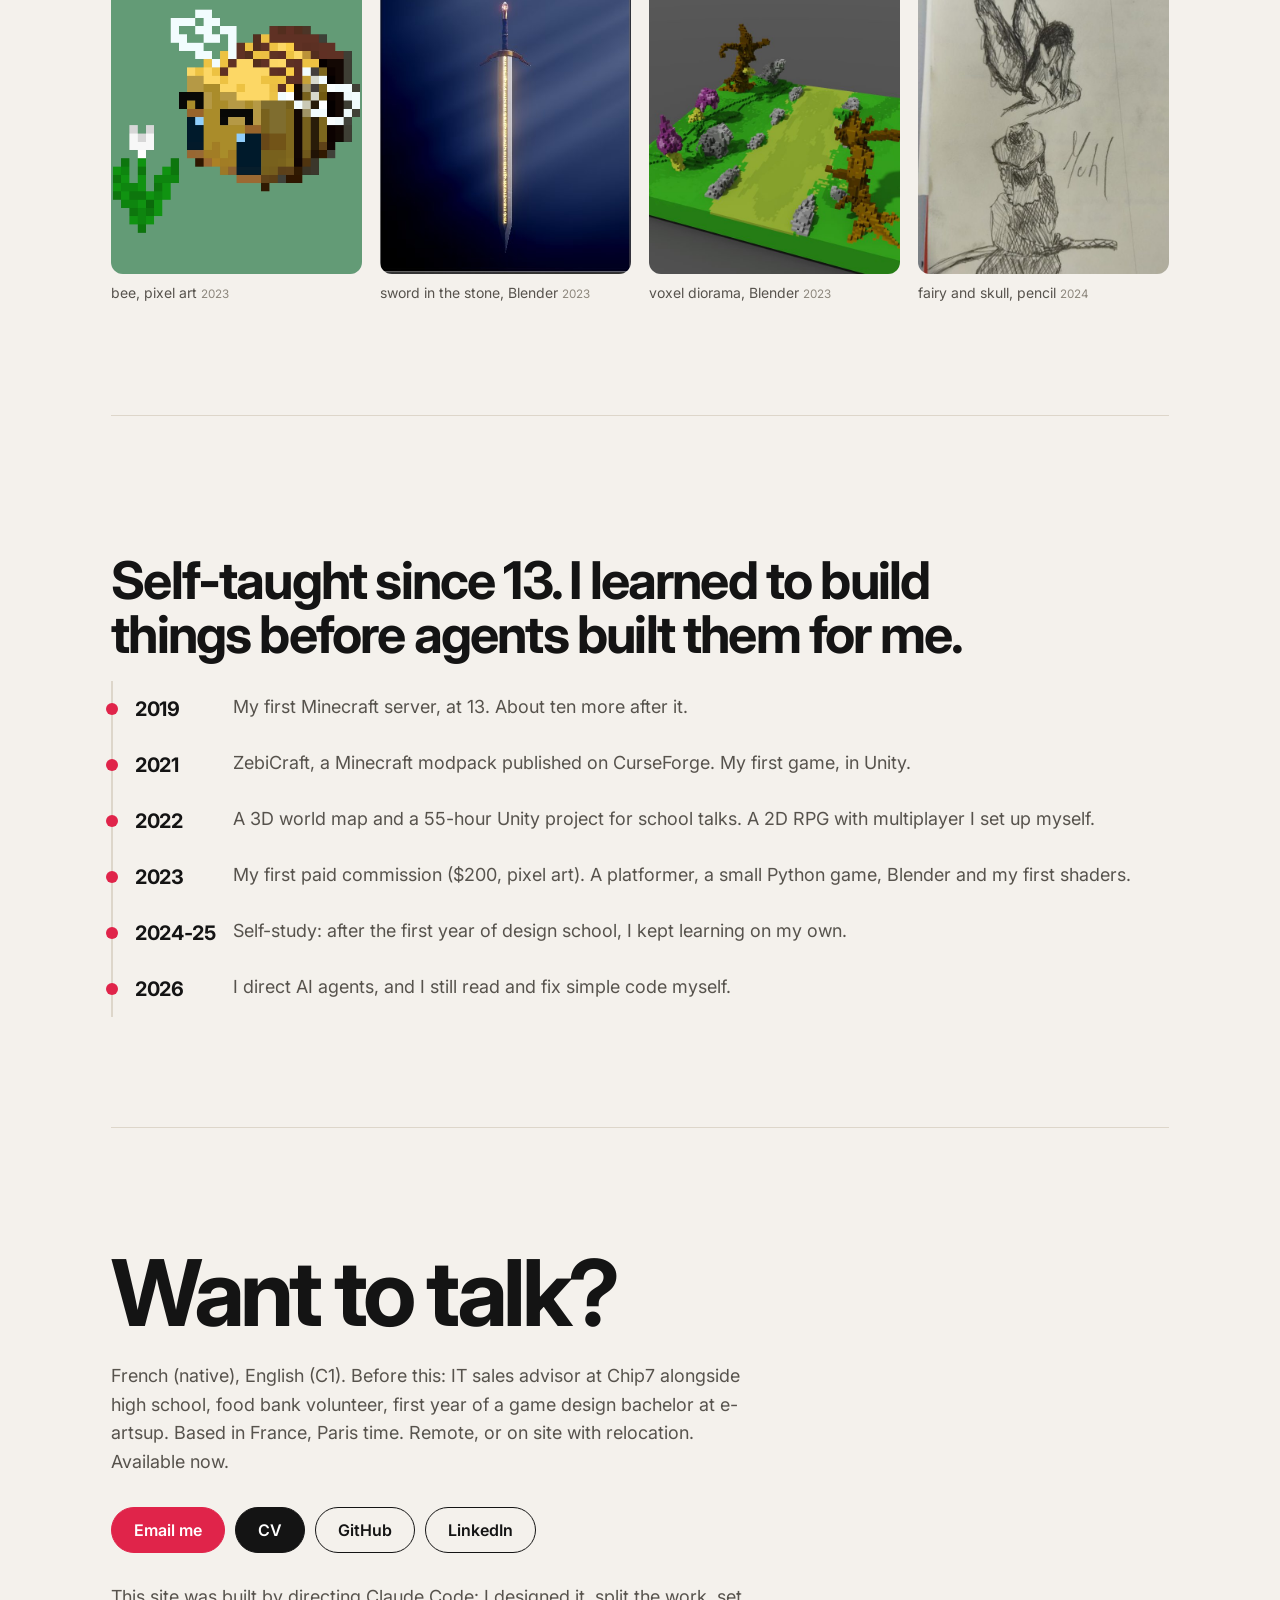
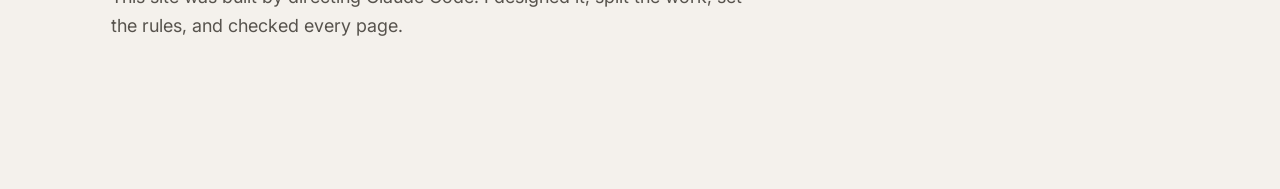
==== commit 1866a51a: "Ton sobre : nom et outils en haut, TikTok plus petit, sans citations, coupures réparées Co-Authored-" ====
--- a/index.html
+++ b/index.html
@@ -6,36 +6,32 @@
 <link rel="stylesheet" href="style.css"><script src="site.js"></script><script>window.JOURNAL=[["modeleur", "character model · 19,623 → 5,496 faces", ""], ["reviewer", "RISK: the spine is not at the same grain", "r"], ["modeleur", "fixed. once, like the rule says.", ""], ["tests", "672 / 672 passed", "v"], ["guard", "BLOCKED: write to the reference bank", "r"], ["queue", "waiting for her verdict…", "g"], ["her", "“not yet”", "j"], ["everyone", "back to work", ""]];</script></head><body>
 
 <div class="lecture"></div>
-<header class="haut"><a class="nom" href="#">Carina</a>
+<header class="haut"><a class="nom" href="#">Carina Chirouter</a>
 <nav><a href="#enfants"><span lang="en">Kids’ game</span><span lang="fr">Jeu enfants</span></a><a href="#studio"><span lang="en">Agent studio</span><span lang="fr">Studio d’agents</span></a><a href="#jeu"><span lang="en">Game demo</span><span lang="fr">Démo de jeu</span></a><a href="#dessins"><span lang="en">Drawings</span><span lang="fr">Dessins</span></a><a href="#contact">Contact</a></nav>
 <div class="droite"><button type="button" data-langue><span lang="en">FR</span><span lang="fr">EN</span></button><a class="btn noir" href="cv.html">CV</a></div></header>
 <main>
 <section class="accueil sombre"><div class="ouverture a">
-<div class="telA apparait"><video src="media/tiktok.mp4" poster="media/tiktok.jpg" autoplay muted loop playsinline preload="metadata"></video><span><span lang="en">▶ my TikTok, filmed in my game</span><span lang="fr">▶ mon TikTok, tourné dans mon jeu</span></span></div>
-<div class="texte"><h1 data-mots><span lang="en">I direct AI agents. <em>They redo the work until it’s right.</em></span><span lang="fr">Je dirige des agents IA. <em>Ils reprennent le travail jusqu’à ce qu’il soit juste.</em></span></h1>
+<div class="texte"><div class="qui apparait">Carina Chirouter</div>
+<h1 data-mots><span lang="en">I direct AI agents. <em>They redo the work until it’s right.</em></span><span lang="fr">Je dirige des agents IA. <em>Ils reprennent le travail jusqu’à ce qu’il soit juste.</em></span></h1>
 <p class="sous apparait"><span lang="en">The agents write the code; I set the rules and decide when it’s ready.</span><span lang="fr">Les agents écrivent le code ; je fixe les règles et je décide quand c’est prêt.</span></p>
+<div class="outils apparait">Claude Code · Python · Git · <span lang="en">automated tests</span><span lang="fr">tests automatiques</span></div>
 <div class="cherche apparait"><span lang="en">Looking for a junior AI role · remote or relocation · available now</span><span lang="fr">Je cherche un poste junior en IA · à distance ou avec déménagement · disponible tout de suite</span></div>
 <div class="liens apparait"><a class="btn rose" href="#enfants"><span lang="en">See 3 projects ↓</span><span lang="fr">Voir 3 projets ↓</span></a><a class="btn clair" href="cv.html"><span lang="en">Read the CV</span><span lang="fr">Lire le CV</span></a></div>
-</div></div></section>
-<section class="verdicts"><div class="num"><span lang="en">Real verdicts from my review room · 172 in 3 days</span><span lang="fr">Vrais verdicts de ma salle de validation · 172 en 3 jours</span></div>
-<p class="explique"><span lang="en">My agents show me each attempt on a screen, and I answer yes or no, with my reason. Here are three of my real answers, word for word.</span><span lang="fr">Mes agents me montrent chaque essai sur un écran, et je réponds oui ou non, avec ma raison. Voici trois de mes vraies réponses, mot pour mot.</span></p>
-<div class="mur">
-<blockquote class="apparait g"><p>«&nbsp;nonononono&shy;nononon&nbsp;»</p><cite><span lang="en">“nonononono…”: my whole verdict on an agent’s TikTok draft</span><span lang="fr">tout mon verdict sur un brouillon de TikTok d’un agent</span></cite></blockquote>
-<blockquote class="apparait"><p>« ON CONSTRUIT AUTOUR DU SON, PAS L’INVERSE »</p><cite><span lang="en">“We build around the sound, not the other way round.”</span><span lang="fr">aux agents, pour une vidéo</span></cite></blockquote>
-<blockquote class="apparait ok"><p>« OUIII BRAVOOO &lt;3 »</p><cite><span lang="en">“YESSS BRAVOOO &lt;3”: version 10, the one that got posted</span><span lang="fr">version 10, celle qui a été publiée</span></cite></blockquote>
+</div>
+<div class="telA apparait"><video src="media/tiktok.mp4" poster="media/tiktok.jpg" autoplay muted loop playsinline preload="metadata"></video><span><span lang="en">▶ my TikTok, filmed in my game</span><span lang="fr">▶ mon TikTok, tourné dans mon jeu</span></span></div>
 </div></section>
 <section class="section" id="equipe"><div class="num apparait"><span lang="en">For your team</span><span lang="fr">Pour votre équipe</span></div>
 <h2 class="apparait"><span lang="en">Simple office automations, in an afternoon.</span><span lang="fr">Des automatisations de bureau simples, en une après-midi.</span></h2>
 <p class="chapo apparait"><span lang="en">Sorting e-mails, an automatic report, connecting two tools. <b>A real example, built for myself:</b> every morning an agent finds job offers, scores them, and drafts a CV and a cover letter tailored to each one, then notifies my PC and my phone.</span><span lang="fr">Trier des e-mails, un rapport automatique, relier deux outils. <b>Un exemple réel, fait pour moi :</b> chaque matin, un agent trouve des offres d’emploi, les note, et me prépare un CV et une lettre adaptés à chacune, puis me prévient sur mon PC et mon téléphone.</span></p></section>
-<section class="cas" id="enfants"><div class="tete apparait"><div class="num">01 · <span lang="en">Roblox game for kids</span><span lang="fr">Jeu Roblox pour enfants</span></div><h2><span lang="en">A kids’ game, built by my agents in 19 days.</span><span lang="fr">Un jeu pour enfants, construit par mes agents en 19 jours.</span></h2></div><div class="corps"><div class="recit"><div class="ligne apparait"><p><span lang="en">A collect-them-all game for 7-12 year-olds, on Roblox. The agents wrote about 46,000 lines of code. I set the rules: no paid randomness, clear prices. 62 small programs replayed the prices before any child saw them.</span><span lang="fr">Un jeu à collectionner pour les 7-12 ans, sur Roblox. Les agents ont écrit environ 46 000 lignes de code. J’ai posé les règles : pas de hasard payant, des prix clairs. 62 petits programmes ont rejoué les prix avant qu’un enfant les voie.</span></p></div><div class="ligne part apparait"><h3><span lang="en">In my words</span><span lang="fr">Mes mots</span></h3><p><span lang="en">On a slime the agents found finished: <q class="sa-voix">«&nbsp;non, les yeux sont encore ratés, trop “plats” et générés&nbsp;»</q> (“no, the eyes are still off, too flat and generated-looking”).</span><span lang="fr">Sur un slime que les agents trouvaient fini : <q class="sa-voix">«&nbsp;non, les yeux sont encore ratés, trop “plats” et générés&nbsp;»</q>.</span></p></div><div class="resultat apparait"><div><b data-compte="19"><span lang="en">19</span><span lang="fr">19</span></b><span><span lang="en">days to build it</span><span lang="fr">jours pour le construire</span></span></div><div><b data-compte="62"><span lang="en">62</span><span lang="fr">62</span></b><span><span lang="en">small programs that test the prices</span><span lang="fr">petits programmes qui testent les prix</span></span></div></div></div><figure class="visuel apparait"><div class="ecran video "><span class="barre"><i></i><i></i><i></i><span lang="en">the game · Hatch Squishy Slimes, live on Roblox</span><span lang="fr">le jeu · Hatch Squishy Slimes, en ligne sur Roblox</span></span><video src="media/roblox.mp4" poster="media/roblox.jpg" autoplay muted loop playsinline preload="metadata"></video></div></figure></div></section><section class="cas" id="studio"><div class="tete apparait"><div class="num">02 · <span lang="en">Multi-agent studio</span><span lang="fr">Studio multi-agents</span></div><h2><span lang="en">About twenty AI agents, one job each. Nothing goes in without my yes.</span><span lang="fr">Une vingtaine d’agents IA, un métier chacun. Rien n’entre sans mon oui.</span></h2></div><div class="corps"><div class="recit"><div class="ligne apparait"><p><span lang="en">Each task goes to a fresh agent (Claude Code, an AI that writes code), on its own copy of the project. Automatic tests check it, then it waits in my review room. When the same mistake comes back, I don’t write one more rule: I add a step the agent can’t skip.</span><span lang="fr">Chaque tâche est confiée à un agent neuf (Claude Code, une IA qui écrit du code), sur sa propre copie du projet. Des tests automatiques la vérifient, puis elle attend dans ma salle de validation. Quand la même erreur revient, je n’écris pas une règle de plus : j’ajoute une étape que l’agent ne peut pas sauter.</span></p></div><div class="ligne part apparait"><h3><span lang="en">In my words</span><span lang="fr">Mes mots</span></h3><p><span lang="en">When an agent repeats a mistake: <q class="sa-voix">«&nbsp;je vais pas le redemander tout le temps quand même :/&nbsp;»</q> (“I’m not going to keep asking”).</span><span lang="fr">Quand un agent refait la même erreur : <q class="sa-voix">«&nbsp;je vais pas le redemander tout le temps quand même :/&nbsp;»</q>.</span></p></div><div class="resultat apparait"><div><b data-compte="~20"><span lang="en">~20</span><span lang="fr">~20</span></b><span><span lang="en">AI agents, one job each</span><span lang="fr">agents IA, un métier chacun</span></span></div><div><b data-compte="172"><span lang="en">172</span><span lang="fr">172</span></b><span><span lang="en">decisions by me in 3 days</span><span lang="fr">décisions de ma part en 3 jours</span></span></div></div><div class="voir apparait"><a class="btn noir" href="https://github.com/Muhlasse/solo-agent-studio"><span lang="en">See the agents’ rules on GitHub →</span><span lang="fr">Voir les règles des agents sur GitHub →</span></a></div></div><figure class="visuel apparait"><a class="ecran" href="img/preuves/salle.jpg" data-zoom><span class="barre"><i></i><i></i><i></i><span lang="en">my review room · live</span><span lang="fr">ma salle de validation · en direct</span></span><img loading="lazy" src="img/preuves/salle.jpg" alt="review room"></a></figure></div></section><section class="cas" id="jeu"><div class="tete apparait"><div class="num">03 · <span lang="en">Game demo</span><span lang="fr">Démo de jeu</span></div><h2><span lang="en">A first-person game demo with zero AI-made images.</span><span lang="fr">Une démo de jeu à la première personne, sans aucune image faite par IA.</span></h2></div><div class="corps"><div class="recit"><div class="ligne apparait"><p><span lang="en">Godot for the game, Blender for 3D. The 3D models are built by code, from references I picked. Everything is playable in grey blocks first, then dressed. 672 automatic checks protect it. Still in production.</span><span lang="fr">Godot pour le jeu, Blender pour la 3D. Les modèles 3D sont construits par du code, d’après des références que j’ai choisies. Tout est jouable en blocs gris d’abord, puis habillé. 672 contrôles automatiques le protègent. Encore en production.</span></p></div><div class="ligne part apparait"><h3><span lang="en">In my words</span><span lang="fr">Mes mots</span></h3><p><span lang="en">On a corridor the agents found finished: <q class="sa-voix">«&nbsp;si juste on sprinte sans s’arrêter il y a aucun challenge si ?&nbsp;»</q> (“if you just sprint without stopping, there’s no challenge, right?”).</span><span lang="fr">Sur un couloir que les agents trouvaient fini : <q class="sa-voix">«&nbsp;si juste on sprinte sans s’arrêter il y a aucun challenge si ?&nbsp;»</q>.</span></p></div><div class="resultat apparait"><div><b data-compte="672"><span lang="en">672</span><span lang="fr">672</span></b><span><span lang="en">automatic checks</span><span lang="fr">contrôles automatiques</span></span></div><div><b data-compte="0"><span lang="en">0</span><span lang="fr">0</span></b><span><span lang="en">AI-made images or models</span><span lang="fr">image ou modèle fait par IA</span></span></div></div></div><figure class="visuel apparait"><div class="avant-apres"><div><img loading="lazy" src="img/jeu/gris.png" alt=""><span><span lang="en">first: grey blocks, playable</span><span lang="fr">d’abord : blocs gris, jouable</span></span></div><div><img loading="lazy" src="img/jeu/habille.png" alt=""><span><span lang="en">then: dressed, approved by me</span><span lang="fr">ensuite : habillé, validé par moi</span></span></div></div></figure></div></section>
+<section class="cas" id="enfants"><div class="tete apparait"><div class="num">01 · <span lang="en">Roblox game for kids</span><span lang="fr">Jeu Roblox pour enfants</span></div><h2><span lang="en">A kids’ game, built by my agents in 19 days.</span><span lang="fr">Un jeu pour enfants, construit par mes agents en 19 jours.</span></h2></div><div class="corps"><div class="recit"><div class="ligne apparait"><p><span lang="en">A collect-them-all game for 7-12 year-olds, on Roblox. The agents wrote about 46,000 lines of code. I set the rules: no paid randomness, clear prices. 62 small programs replayed the prices before any child saw them.</span><span lang="fr">Un jeu à collectionner pour les 7-12 ans, sur Roblox. Les agents ont écrit environ 46 000 lignes de code. J’ai posé les règles : pas de hasard payant, des prix clairs. 62 petits programmes ont rejoué les prix avant qu’un enfant les voie.</span></p></div><div class="resultat apparait"><div><b data-compte="19"><span lang="en">19</span><span lang="fr">19</span></b><span><span lang="en">days to build it</span><span lang="fr">jours pour le construire</span></span></div><div><b data-compte="62"><span lang="en">62</span><span lang="fr">62</span></b><span><span lang="en">small programs that test the prices</span><span lang="fr">petits programmes qui testent les prix</span></span></div></div></div><figure class="visuel apparait"><div class="ecran video "><span class="barre"><i></i><i></i><i></i><span lang="en">the game · Hatch Squishy Slimes, live on Roblox</span><span lang="fr">le jeu · Hatch Squishy Slimes, en ligne sur Roblox</span></span><video src="media/roblox.mp4" poster="media/roblox.jpg" autoplay muted loop playsinline preload="metadata"></video></div></figure></div></section><section class="cas" id="studio"><div class="tete apparait"><div class="num">02 · <span lang="en">Multi-agent studio</span><span lang="fr">Studio multi-agents</span></div><h2><span lang="en">About twenty AI agents, one job each. Nothing goes in without my yes.</span><span lang="fr">Une vingtaine d’agents IA, un métier chacun. Rien n’entre sans mon oui.</span></h2></div><div class="corps"><div class="recit"><div class="ligne apparait"><p><span lang="en">Each task goes to a fresh agent (Claude Code, an AI that writes code), on its own copy of the project. Automatic tests check it, then it waits in my review room. When the same mistake comes back, I don’t write one more rule: I add a step the agent can’t skip.</span><span lang="fr">Chaque tâche est confiée à un agent neuf (Claude Code, une IA qui écrit du code), sur sa propre copie du projet. Des tests automatiques la vérifient, puis elle attend dans ma salle de validation. Quand la même erreur revient, je n’écris pas une règle de plus : j’ajoute une étape que l’agent ne peut pas sauter.</span></p></div><div class="resultat apparait"><div><b data-compte="~20"><span lang="en">~20</span><span lang="fr">~20</span></b><span><span lang="en">AI agents, one job each</span><span lang="fr">agents IA, un métier chacun</span></span></div><div><b data-compte="172"><span lang="en">172</span><span lang="fr">172</span></b><span><span lang="en">decisions by me in 3 days</span><span lang="fr">décisions de ma part en 3 jours</span></span></div></div><div class="voir apparait"><a class="btn noir" href="https://github.com/Muhlasse/solo-agent-studio"><span lang="en">See the agents’ rules on GitHub →</span><span lang="fr">Voir les règles des agents sur GitHub →</span></a></div></div><figure class="visuel apparait"><a class="ecran" href="img/preuves/salle.jpg" data-zoom><span class="barre"><i></i><i></i><i></i><span lang="en">my review room · live</span><span lang="fr">ma salle de validation · en direct</span></span><img loading="lazy" src="img/preuves/salle.jpg" alt="review room"></a></figure></div></section><section class="cas" id="jeu"><div class="tete apparait"><div class="num">03 · <span lang="en">Game demo</span><span lang="fr">Démo de jeu</span></div><h2><span lang="en">A first-person game demo with zero AI-made images.</span><span lang="fr">Une démo de jeu à la première personne, sans aucune image faite par IA.</span></h2></div><div class="corps"><div class="recit"><div class="ligne apparait"><p><span lang="en">Godot for the game, Blender for 3D. The 3D models are built by code, from references I picked. Everything is playable in grey blocks first, then dressed. 672 automatic checks protect it. Still in production.</span><span lang="fr">Godot pour le jeu, Blender pour la 3D. Les modèles 3D sont construits par du code, d’après des références que j’ai choisies. Tout est jouable en blocs gris d’abord, puis habillé. 672 contrôles automatiques le protègent. Encore en production.</span></p></div><div class="resultat apparait"><div><b data-compte="672"><span lang="en">672</span><span lang="fr">672</span></b><span><span lang="en">automatic checks</span><span lang="fr">contrôles automatiques</span></span></div><div><b data-compte="0"><span lang="en">0</span><span lang="fr">0</span></b><span><span lang="en">AI-made images or models</span><span lang="fr">image ou modèle fait par IA</span></span></div></div></div><figure class="visuel apparait"><div class="avant-apres"><div><img loading="lazy" src="img/jeu/gris.png" alt=""><span><span lang="en">first: grey blocks, playable</span><span lang="fr">d’abord : blocs gris, jouable</span></span></div><div><img loading="lazy" src="img/jeu/habille.png" alt=""><span><span lang="en">then: dressed, approved by me</span><span lang="fr">ensuite : habillé, validé par moi</span></span></div></div></figure></div></section>
 <section class="section" id="dessins"><div class="num apparait">04 · <span lang="en">By hand</span><span lang="fr">À la main</span></div>
-<h2 class="apparait"><span lang="en">I also draw. That’s how I judge what agents make.</span><span lang="fr">Je dessine aussi. C’est comme ça que je juge ce que font les agents.</span></h2>
+<h2 class="apparait"><span lang="en">I also draw, which trains my eye for judging what agents produce.</span><span lang="fr">Je dessine aussi : c’est ce qui forme mon œil pour juger ce que produisent les agents.</span></h2>
 <p class="chapo apparait"><span lang="en">Seven years of pencil, ink, digital, pixel art and 3D. Every piece is mine, no generated images.</span><span lang="fr">Sept ans de crayon, d’encre, de numérique, de pixel art et de 3D. Chaque pièce est de moi, aucune image générée.</span>
  <a class="lien" href="archive.html"><span lang="en">See all 271 pieces →</span><span lang="fr">Voir les 271 pièces →</span></a></p>
 <div class="mur"><figure class="apparait"><a href="img/v/v01.jpg" data-zoom><img loading="lazy" src="img/v/v01.jpg" alt="portrait, blue ballpoint"></a><figcaption><span lang="en">portrait, blue ballpoint</span><span lang="fr">portrait, stylo bille bleu</span> <small>2024</small></figcaption></figure><figure class="apparait"><a href="img/v/v02.jpg" data-zoom><img loading="lazy" src="img/v/v02.jpg" alt="crowned skull, pencil"></a><figcaption><span lang="en">crowned skull, pencil</span><span lang="fr">crâne couronné, crayon</span> <small>2025</small></figcaption></figure><figure class="apparait"><a href="img/v/v03.jpg" data-zoom><img loading="lazy" src="img/v/v03.jpg" alt="ornate eye, sketchbook"></a><figcaption><span lang="en">ornate eye, sketchbook</span><span lang="fr">œil orné, carnet</span> <small>2024</small></figcaption></figure><figure class="apparait"><a href="img/v/v04.jpg" data-zoom><img loading="lazy" src="img/v/v04.jpg" alt="character in red, digital"></a><figcaption><span lang="en">character in red, digital</span><span lang="fr">personnage en rouge, numérique</span> <small>2023</small></figcaption></figure><figure class="apparait"><a href="img/v/v05.jpg" data-zoom><img loading="lazy" src="img/v/v05.jpg" alt="sci-fi robot, Blender"></a><figcaption><span lang="en">sci-fi robot, Blender</span><span lang="fr">robot de science-fiction, Blender</span> <small>2022</small></figcaption></figure><figure class="apparait"><a href="img/v/v06.jpg" data-zoom><img loading="lazy" src="img/v/v06.jpg" alt="Tatsumaki and friends, digital"></a><figcaption><span lang="en">Tatsumaki and friends, digital</span><span lang="fr">Tatsumaki et la bande, numérique</span> <small>2024</small></figcaption></figure><figure class="apparait"><a href="img/v/v07.jpg" data-zoom><img loading="lazy" src="img/v/v07.jpg" alt="animation sheet, a run cycle"></a><figcaption><span lang="en">animation sheet, a run cycle</span><span lang="fr">planche d’animation, une course</span> <small>2023</small></figcaption></figure><figure class="apparait"><a href="img/v/v08.jpg" data-zoom><img loading="lazy" src="img/v/v08.jpg" alt="grin, digital ink"></a><figcaption><span lang="en">grin, digital ink</span><span lang="fr">sourire, encre numérique</span> <small>2025</small></figcaption></figure><figure class="apparait"><a href="img/v/v09.jpg" data-zoom><img loading="lazy" src="img/v/v09.jpg" alt="bee, pixel art"></a><figcaption><span lang="en">bee, pixel art</span><span lang="fr">abeille, pixel art</span> <small>2023</small></figcaption></figure><figure class="apparait"><a href="img/v/v10.jpg" data-zoom><img loading="lazy" src="img/v/v10.jpg" alt="sword in the stone, Blender"></a><figcaption><span lang="en">sword in the stone, Blender</span><span lang="fr">l’épée dans le rocher, Blender</span> <small>2023</small></figcaption></figure><figure class="apparait"><a href="img/v/v11.jpg" data-zoom><img loading="lazy" src="img/v/v11.jpg" alt="voxel diorama, Blender"></a><figcaption><span lang="en">voxel diorama, Blender</span><span lang="fr">diorama en voxels, Blender</span> <small>2023</small></figcaption></figure><figure class="apparait"><a href="img/v/v12.jpg" data-zoom><img loading="lazy" src="img/v/v12.jpg" alt="fairy and skull, pencil"></a><figcaption><span lang="en">fairy and skull, pencil</span><span lang="fr">fée et crâne, crayon</span> <small>2024</small></figcaption></figure></div></section>
 <section class="section" id="avant"><div class="num apparait">05 · <span lang="en">Before AI</span><span lang="fr">Avant l’IA</span></div>
 <h2 class="apparait"><span lang="en">Self-taught since 13. I learned to build things before agents built them for me.</span><span lang="fr">Autodidacte depuis 13 ans. J’ai appris à construire avant que des agents construisent pour moi.</span></h2>
-<ol class="frise"><li class="apparait"><b>2019</b><span><span lang="en">My first Minecraft server, at 13. About ten more after it.</span><span lang="fr">Mon premier serveur Minecraft, à 13 ans. Une dizaine d’autres ensuite.</span></span></li><li class="apparait"><b>2021</b><span><span lang="en">ZebiCraft, a Minecraft modpack published on CurseForge. My first own game, in Unity.</span><span lang="fr">ZebiCraft, un modpack Minecraft publié sur CurseForge. Mon premier jeu à moi, dans Unity.</span></span></li><li class="apparait"><b>2022</b><span><span lang="en">A 3D world map and a 55-hour Unity project for school talks. A 2D RPG with multiplayer I set up myself.</span><span lang="fr">Une carte du monde en 3D et un projet Unity de 55 h pour des exposés. Un RPG 2D avec un multijoueur que j’ai mis en place moi-même.</span></span></li><li class="apparait"><b>2023</b><span><span lang="en">My first paid commission ($200, pixel art). A platformer, a small Python game, Blender and my first shaders.</span><span lang="fr">Ma première commande payée (200 $, pixel art). Un jeu de plateforme, un petit jeu en Python, Blender et mes premiers shaders.</span></span></li><li class="apparait"><b>2024-25</b><span><span lang="en">A dive into real life: I left design school after the first year, sorted out problems on my own and kept learning by myself.</span><span lang="fr">Un plongeon dans la vraie vie : j’ai quitté l’école de design après la 1re année, réglé des problèmes seule et continué à apprendre par moi-même.</span></span></li><li class="apparait"><b>2026</b><span><span lang="en">I direct AI agents, and I still read and fix simple code myself.</span><span lang="fr">Je dirige des agents IA, et je lis et corrige toujours du code simple moi-même.</span></span></li></ol></section>
+<ol class="frise"><li class="apparait"><b>2019</b><span><span lang="en">My first Minecraft server, at 13. About ten more after it.</span><span lang="fr">Mon premier serveur Minecraft, à 13 ans. Une dizaine d’autres ensuite.</span></span></li><li class="apparait"><b>2021</b><span><span lang="en">ZebiCraft, a Minecraft modpack published on CurseForge. My first game, in Unity.</span><span lang="fr">ZebiCraft, un modpack Minecraft publié sur CurseForge. Mon premier jeu, dans Unity.</span></span></li><li class="apparait"><b>2022</b><span><span lang="en">A 3D world map and a 55-hour Unity project for school talks. A 2D RPG with multiplayer I set up myself.</span><span lang="fr">Une carte du monde en 3D et un projet Unity de 55 h pour des exposés. Un RPG 2D avec un multijoueur que j’ai mis en place moi-même.</span></span></li><li class="apparait"><b>2023</b><span><span lang="en">My first paid commission ($200, pixel art). A platformer, a small Python game, Blender and my first shaders.</span><span lang="fr">Ma première commande payée (200 $, pixel art). Un jeu de plateforme, un petit jeu en Python, Blender et mes premiers shaders.</span></span></li><li class="apparait"><b>2024-25</b><span><span lang="en">Self-study: after the first year of design school, I kept learning on my own.</span><span lang="fr">Autoformation : après la 1re année d’école de design, j’ai continué à apprendre seule.</span></span></li><li class="apparait"><b>2026</b><span><span lang="en">I direct AI agents, and I still read and fix simple code myself.</span><span lang="fr">Je dirige des agents IA, et je lis et corrige toujours du code simple moi-même.</span></span></li></ol></section>
 <section class="fin" id="contact"><h2 class="apparait"><span lang="en">Want to talk?</span><span lang="fr">On en parle ?</span></h2>
 <p class="apparait"><span lang="en">French (native), English (C1). Before this: IT sales advisor at Chip7 alongside high school, food bank volunteer, first year of a game design bachelor at e-artsup. Based in France, Paris time. Remote, or on site with relocation. Available now.</span><span lang="fr">Français natif, anglais C1. Avant : conseillère en vente informatique chez Chip7, à côté du lycée, bénévole à la banque alimentaire, 1re année de bachelor game design à e-artsup. En France, heure de Paris. À distance, ou sur place avec déménagement. Disponible tout de suite.</span></p>
 <div class="liens apparait"><a class="btn rose" href="mailto:carinachirouter@gmail.com"><span lang="en">Email me</span><span lang="fr">M’écrire</span></a><a class="btn noir" href="cv.html">CV</a><a class="btn" href="https://github.com/Muhlasse">GitHub</a><a class="btn" href="https://www.linkedin.com/in/carina-chirouter-80962229b/">LinkedIn</a></div>
--- a/style.css
+++ b/style.css
@@ -173,3 +173,12 @@
 .sombre .cherche{background:#1d1b20;color:#e7e1d6;margin:0 0 26px}
 .btn.clair{border-color:#f4f1ec;color:#f4f1ec}
 @media (max-width:900px){.ouverture.a{grid-template-columns:1fr;gap:32px}.ouverture.a .texte{order:-1}.telA{width:min(300px,100%);margin:0 auto}}
+
+.ouverture.a{grid-template-columns:minmax(0,1fr) 220px;gap:56px;align-items:center}
+.ouverture.a>*{min-width:0}
+.telA{width:220px;border-radius:22px;box-shadow:0 0 0 5px #232126,0 24px 60px rgba(224,36,74,.18)}
+.qui{font-size:15px;font-weight:700;letter-spacing:.08em;text-transform:uppercase;color:#ff4d6d;margin-bottom:14px}
+.outils{font-size:15px;color:#e7e1d6;margin:0 0 14px;font-weight:600}
+.cherche{max-width:100%}
+.frise b{white-space:nowrap}
+@media (max-width:900px){.ouverture.a{grid-template-columns:1fr;gap:28px}.ouverture.a .texte{order:0}.telA{width:min(200px,100%);margin:0 auto}}
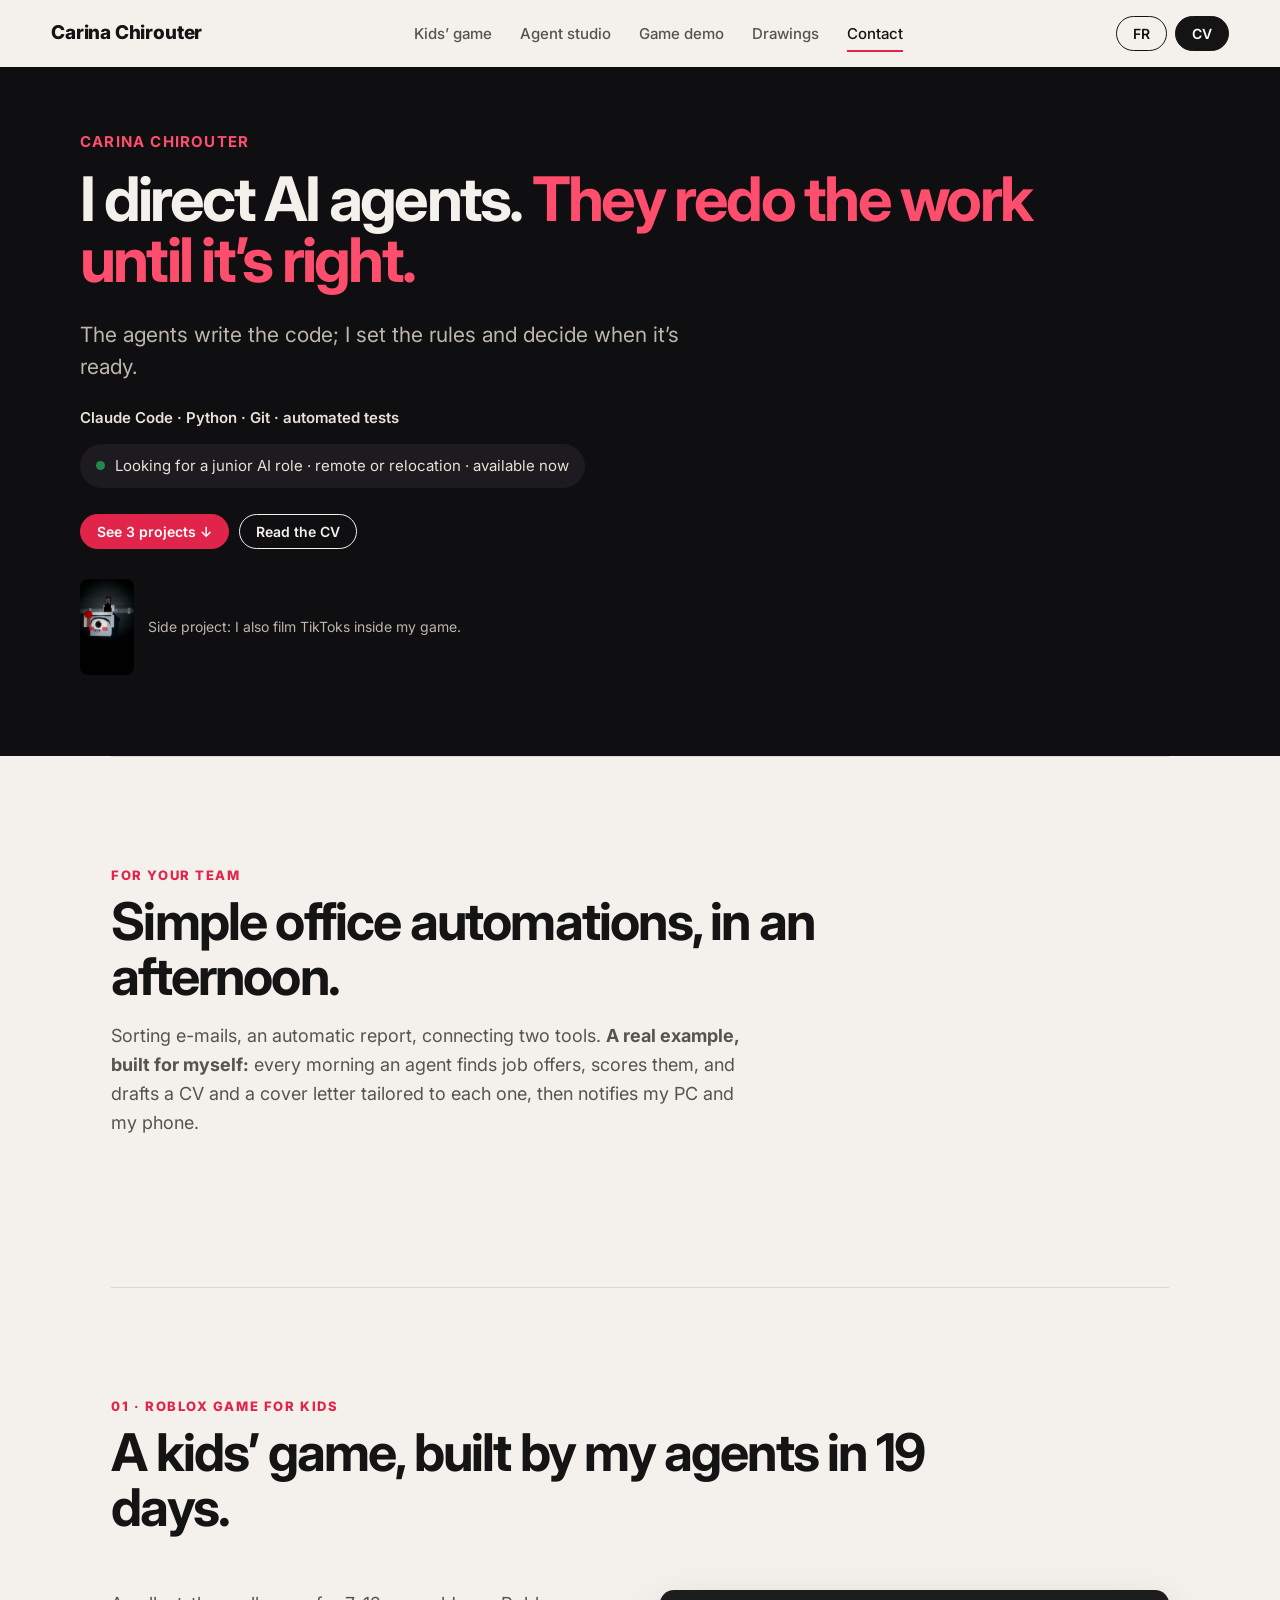
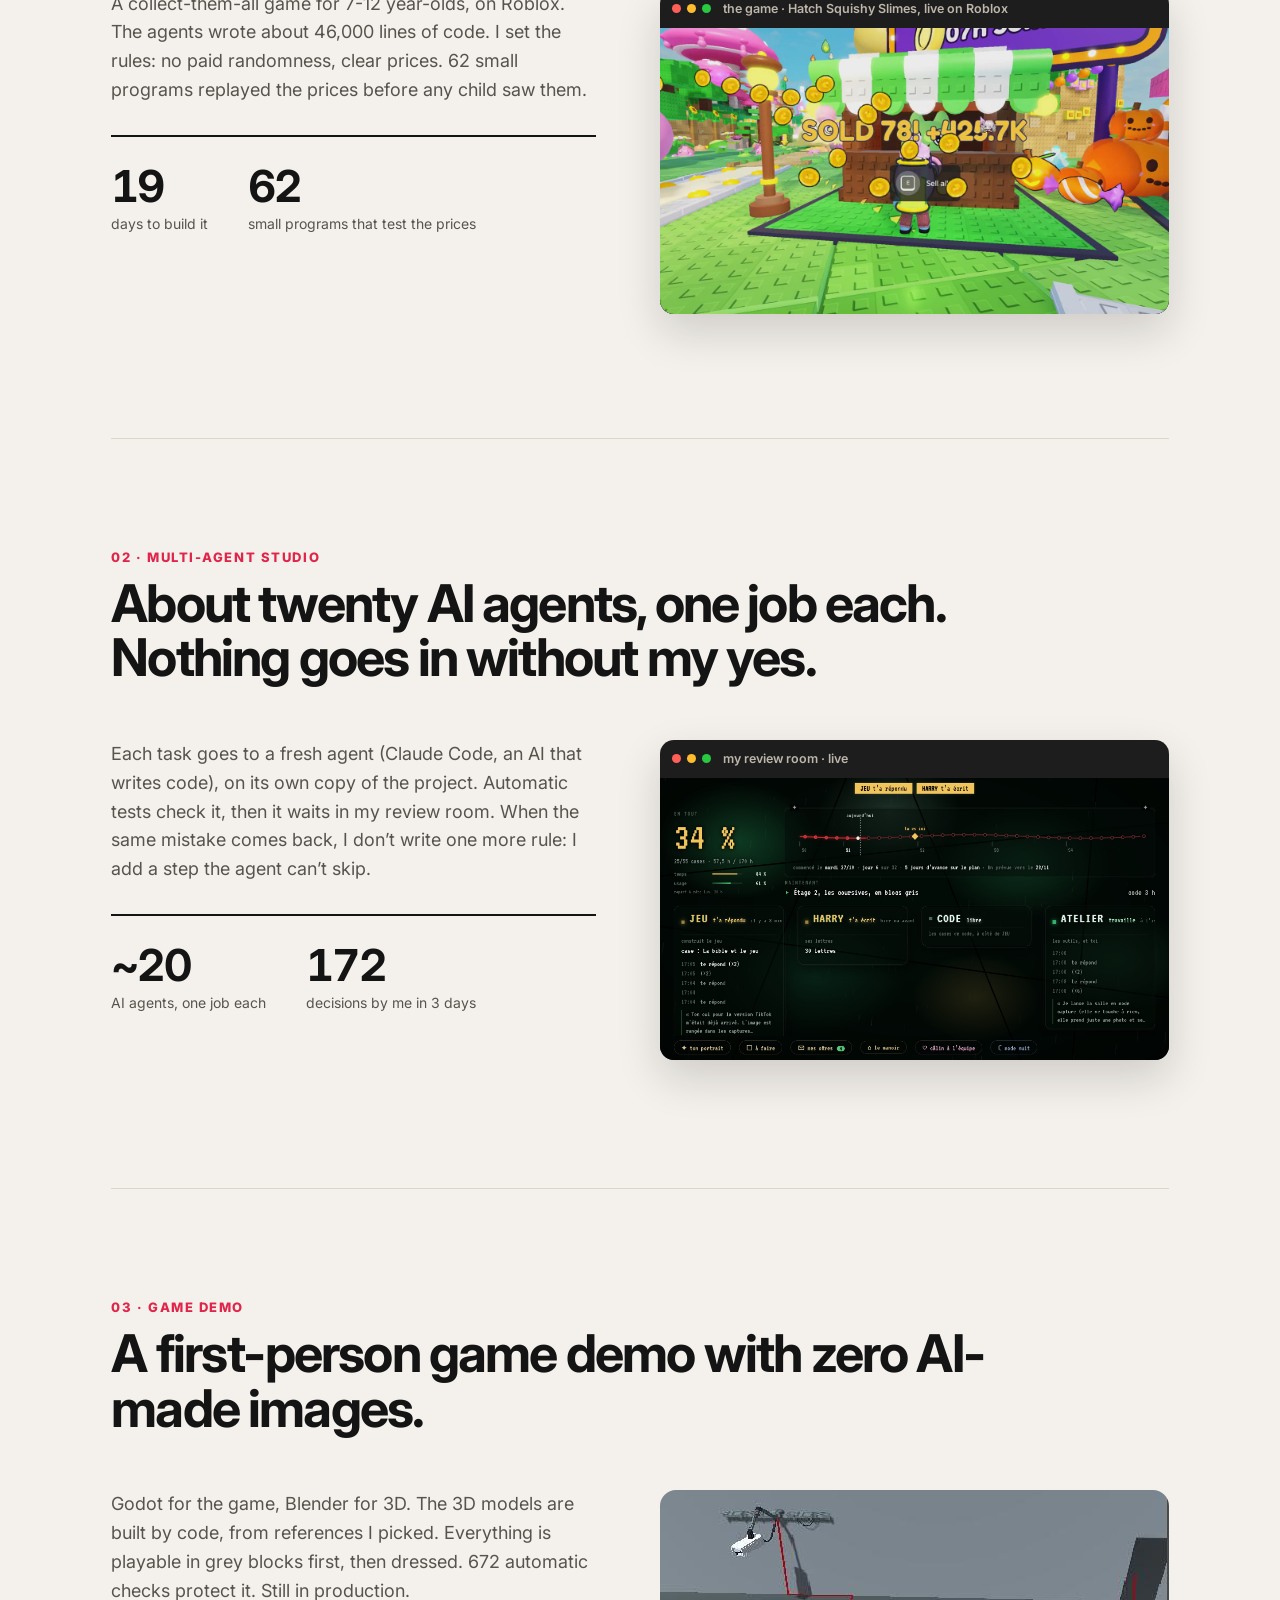
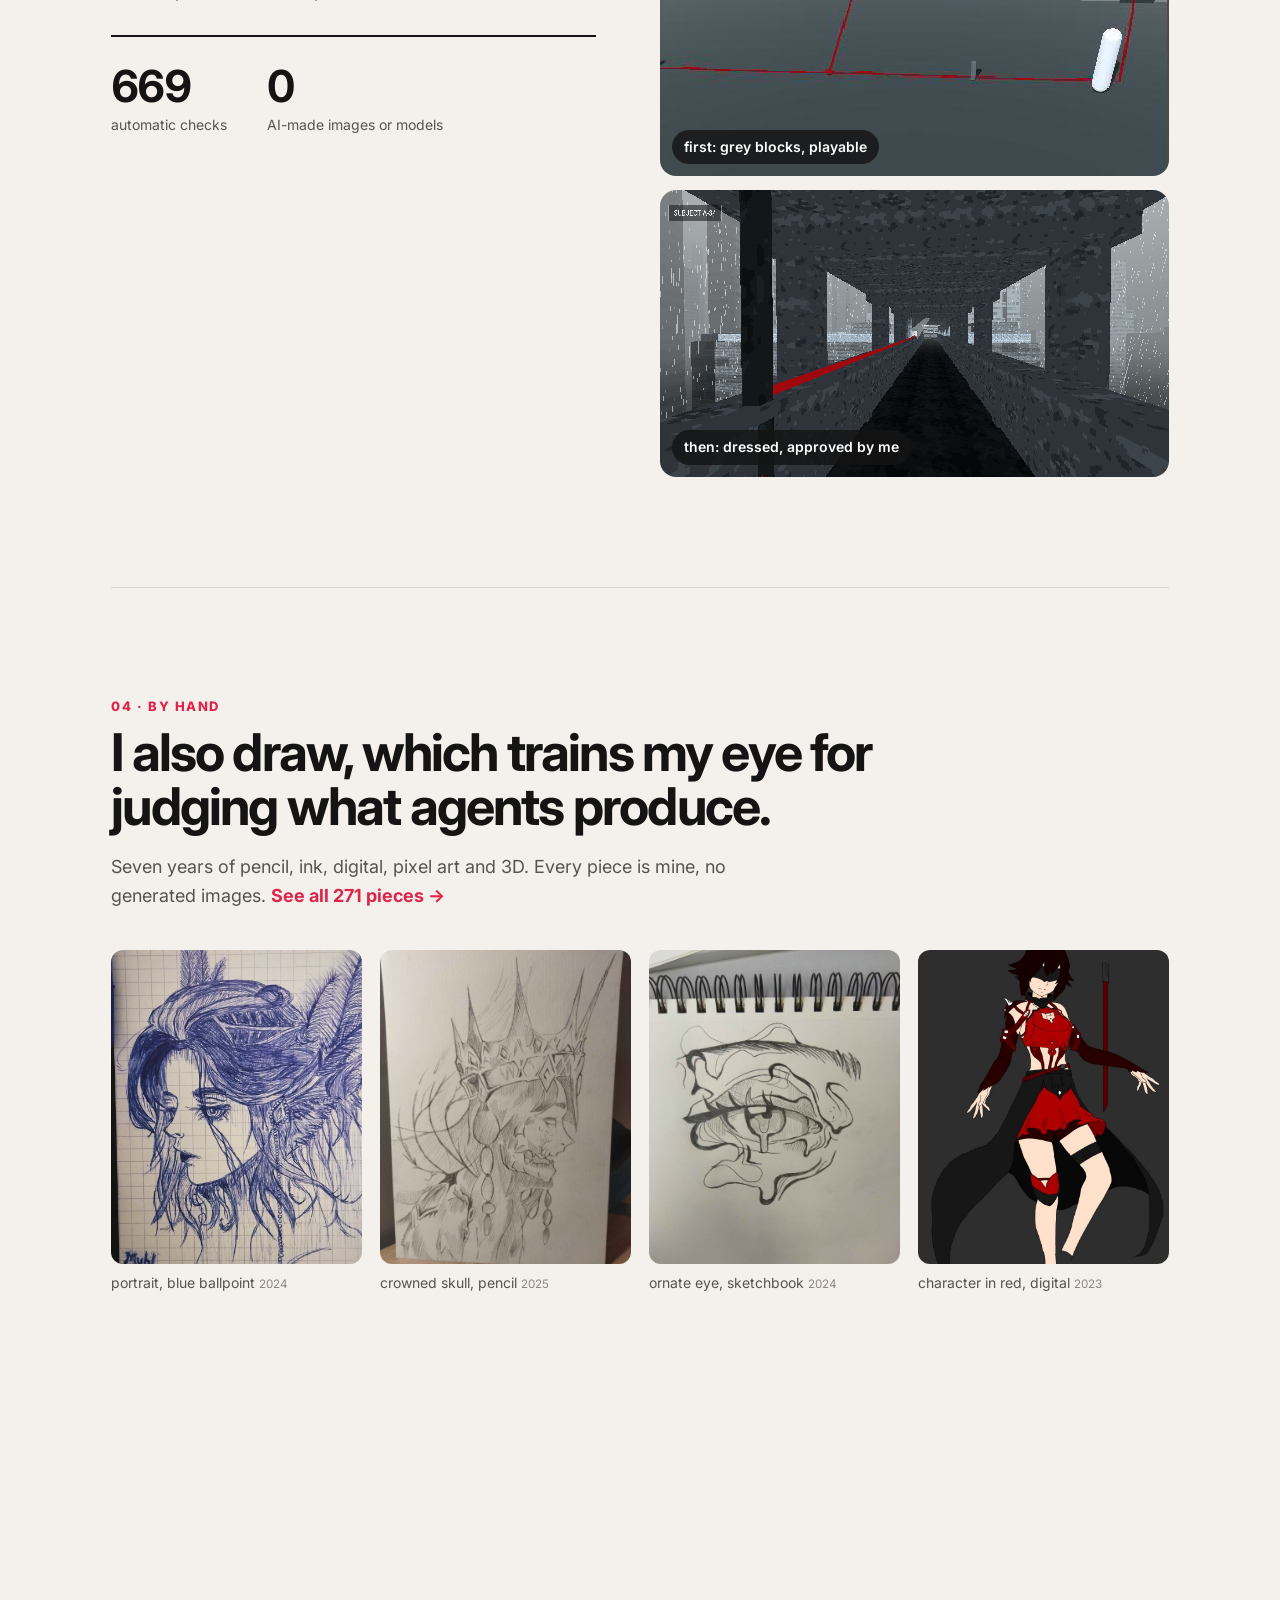
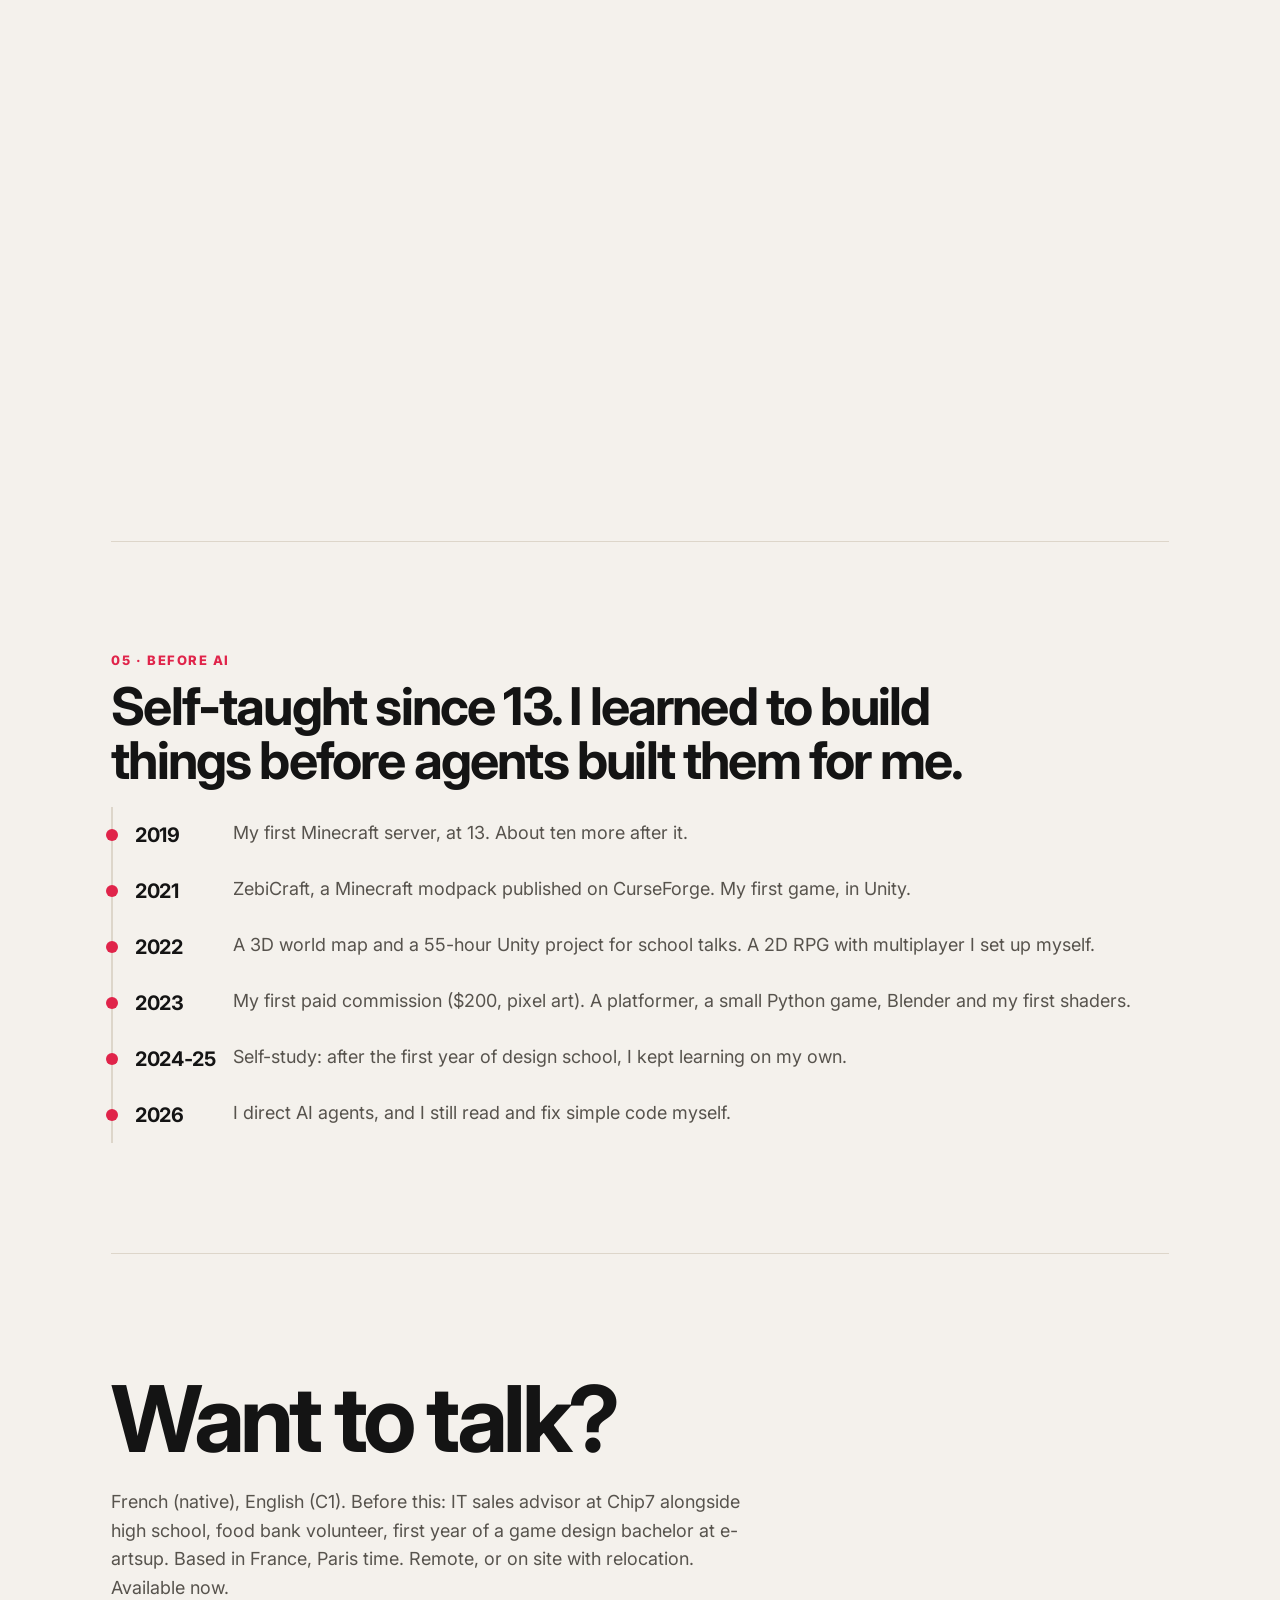
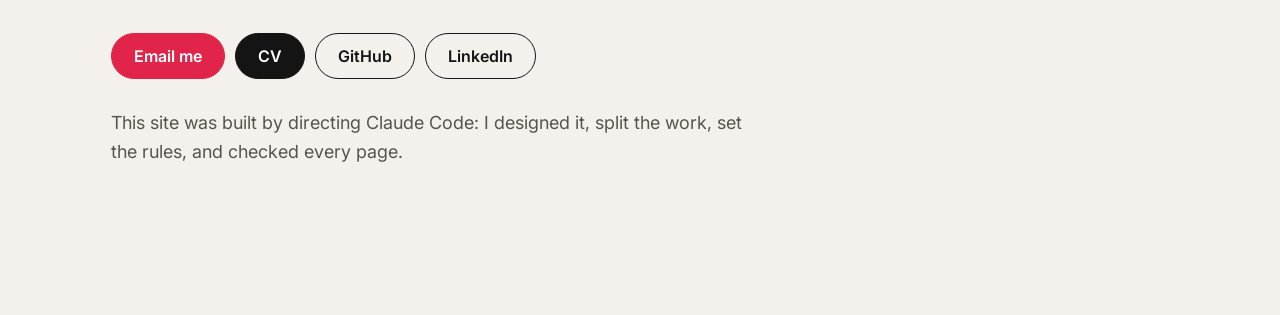
==== commit f5f7ea55: "TikTok en petite vignette sous les boutons ; style rechargé à chaque version Co-Authored-By: Claude " ====
--- a/index.html
+++ b/index.html
@@ -3,7 +3,7 @@
 <title>Carina · AI agent workflows and automation</title><meta name="description" content="Carina directs teams of Claude Code agents to build real software, with tests and guardrails. Self-taught, based in France.">
 <link rel="preconnect" href="https://fonts.googleapis.com"><link rel="preconnect" href="https://fonts.gstatic.com" crossorigin>
 <link href="https://fonts.googleapis.com/css2?family=Inter:wght@400;500;600;700;800&family=JetBrains+Mono:wght@400;600&display=swap" rel="stylesheet">
-<link rel="stylesheet" href="style.css"><script src="site.js"></script><script>window.JOURNAL=[["modeleur", "character model · 19,623 → 5,496 faces", ""], ["reviewer", "RISK: the spine is not at the same grain", "r"], ["modeleur", "fixed. once, like the rule says.", ""], ["tests", "672 / 672 passed", "v"], ["guard", "BLOCKED: write to the reference bank", "r"], ["queue", "waiting for her verdict…", "g"], ["her", "“not yet”", "j"], ["everyone", "back to work", ""]];</script></head><body>
+<link rel="stylesheet" href="style.css?v=c34a0179"><script src="site.js?v=c34a0179"></script><script>window.JOURNAL=[["modeleur", "character model · 19,623 → 5,496 faces", ""], ["reviewer", "RISK: the spine is not at the same grain", "r"], ["modeleur", "fixed. once, like the rule says.", ""], ["tests", "672 / 672 passed", "v"], ["guard", "BLOCKED: write to the reference bank", "r"], ["queue", "waiting for her verdict…", "g"], ["her", "“not yet”", "j"], ["everyone", "back to work", ""]];</script></head><body>
 
 <div class="lecture"></div>
 <header class="haut"><a class="nom" href="#">Carina Chirouter</a>
@@ -17,8 +17,8 @@
 <div class="outils apparait">Claude Code · Python · Git · <span lang="en">automated tests</span><span lang="fr">tests automatiques</span></div>
 <div class="cherche apparait"><span lang="en">Looking for a junior AI role · remote or relocation · available now</span><span lang="fr">Je cherche un poste junior en IA · à distance ou avec déménagement · disponible tout de suite</span></div>
 <div class="liens apparait"><a class="btn rose" href="#enfants"><span lang="en">See 3 projects ↓</span><span lang="fr">Voir 3 projets ↓</span></a><a class="btn clair" href="cv.html"><span lang="en">Read the CV</span><span lang="fr">Lire le CV</span></a></div>
+<div class="mini apparait"><video src="media/tiktok.mp4" poster="media/tiktok.jpg" autoplay muted loop playsinline preload="metadata"></video><span><span lang="en">Side project: I also film TikToks inside my game.</span><span lang="fr">À côté : je tourne aussi des TikToks dans mon jeu.</span></span></div>
 </div>
-<div class="telA apparait"><video src="media/tiktok.mp4" poster="media/tiktok.jpg" autoplay muted loop playsinline preload="metadata"></video><span><span lang="en">▶ my TikTok, filmed in my game</span><span lang="fr">▶ mon TikTok, tourné dans mon jeu</span></span></div>
 </div></section>
 <section class="section" id="equipe"><div class="num apparait"><span lang="en">For your team</span><span lang="fr">Pour votre équipe</span></div>
 <h2 class="apparait"><span lang="en">Simple office automations, in an afternoon.</span><span lang="fr">Des automatisations de bureau simples, en une après-midi.</span></h2>
--- a/style.css
+++ b/style.css
@@ -182,3 +182,8 @@
 .cherche{max-width:100%}
 .frise b{white-space:nowrap}
 @media (max-width:900px){.ouverture.a{grid-template-columns:1fr;gap:28px}.ouverture.a .texte{order:0}.telA{width:min(200px,100%);margin:0 auto}}
+
+.ouverture.a{grid-template-columns:1fr}
+.mini{display:flex;align-items:center;gap:14px;margin-top:30px}
+.mini video{width:54px;aspect-ratio:9/16;object-fit:cover;border-radius:8px;background:#000;flex:none}
+.mini span{font-size:14px;color:#bdb6aa}
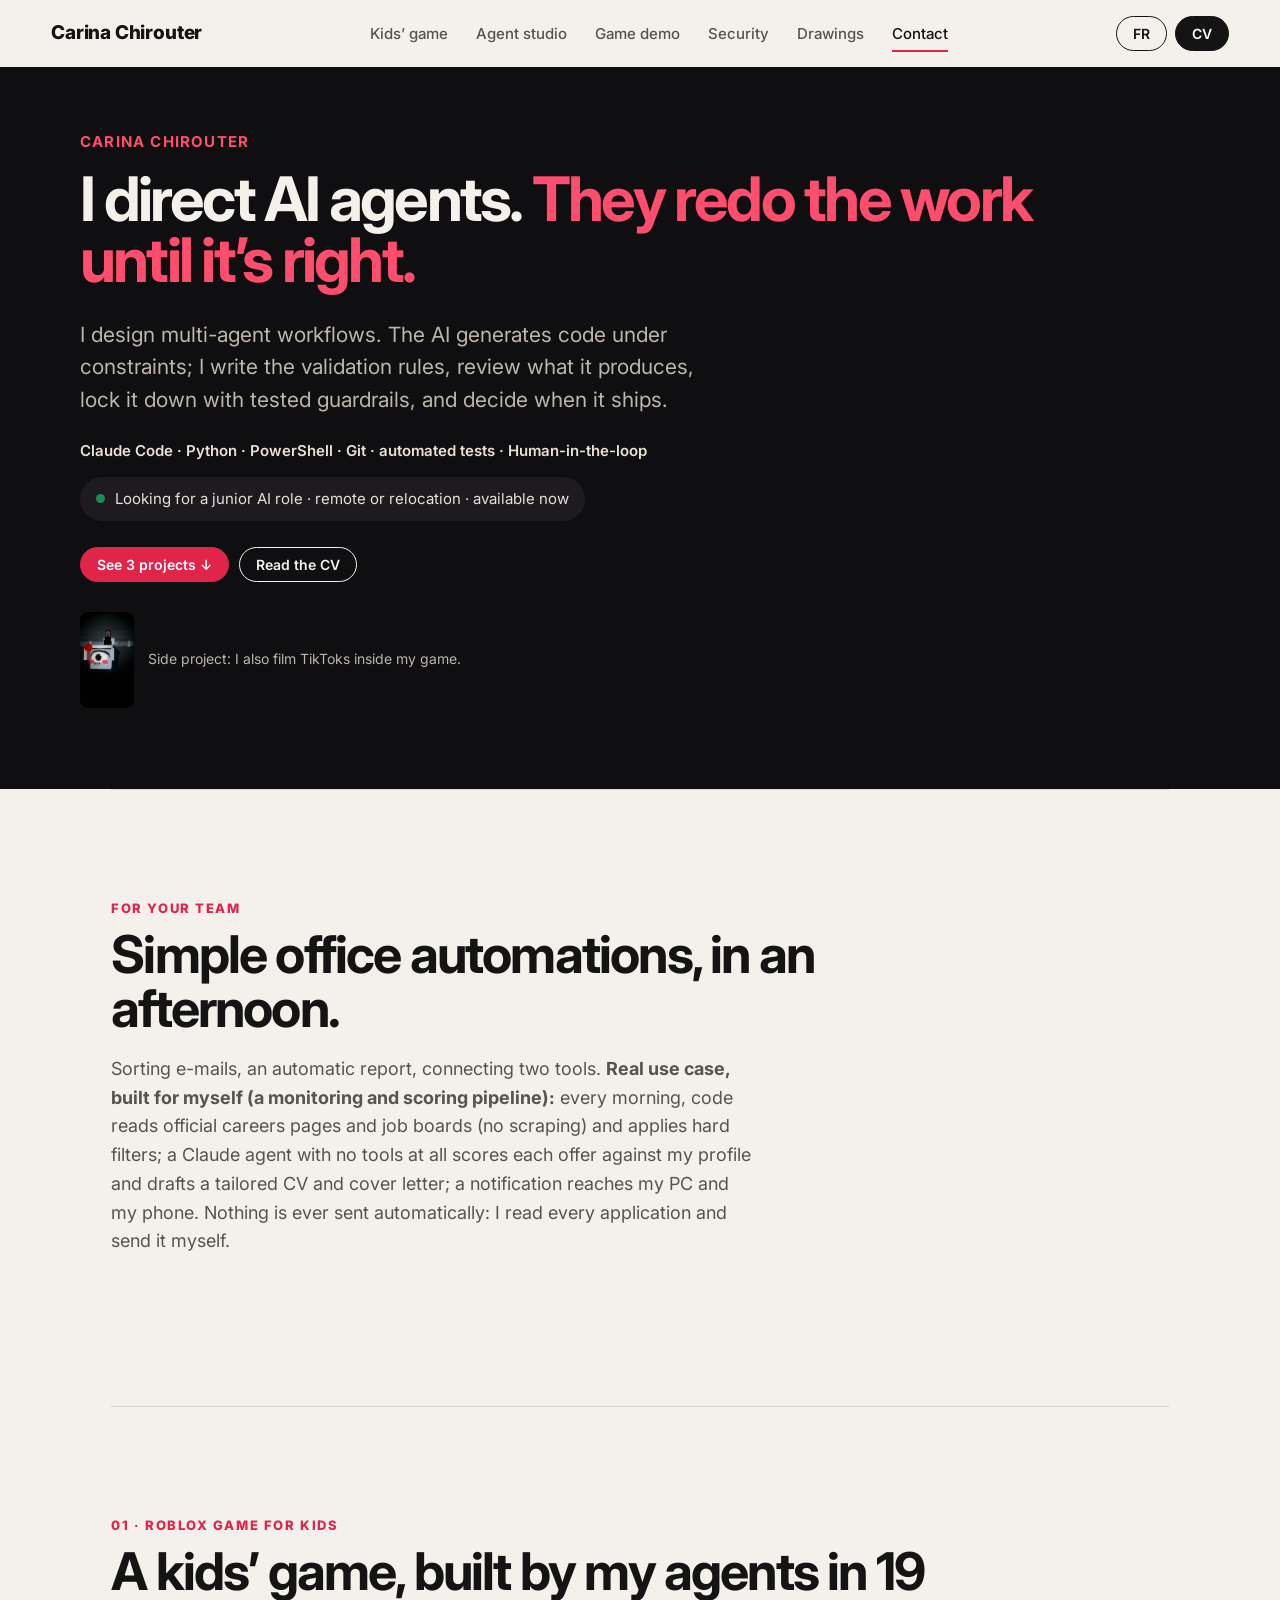
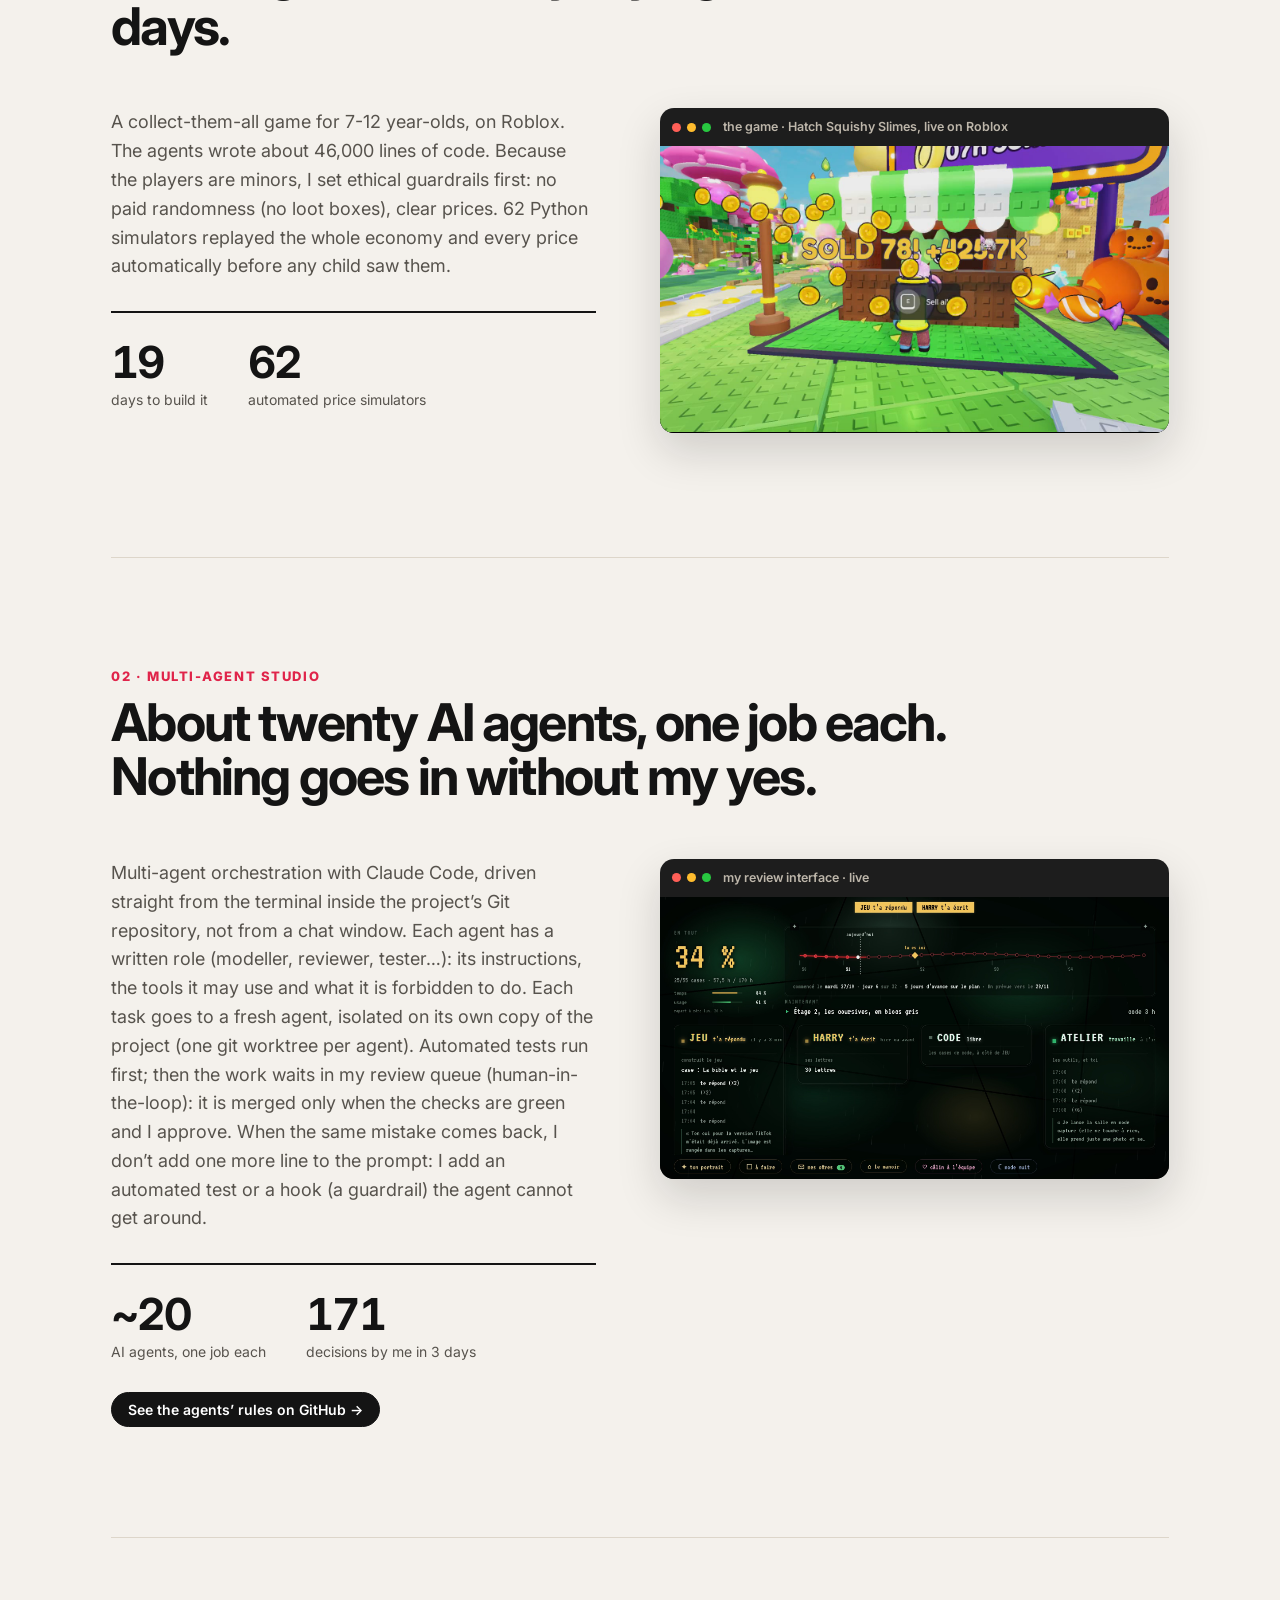
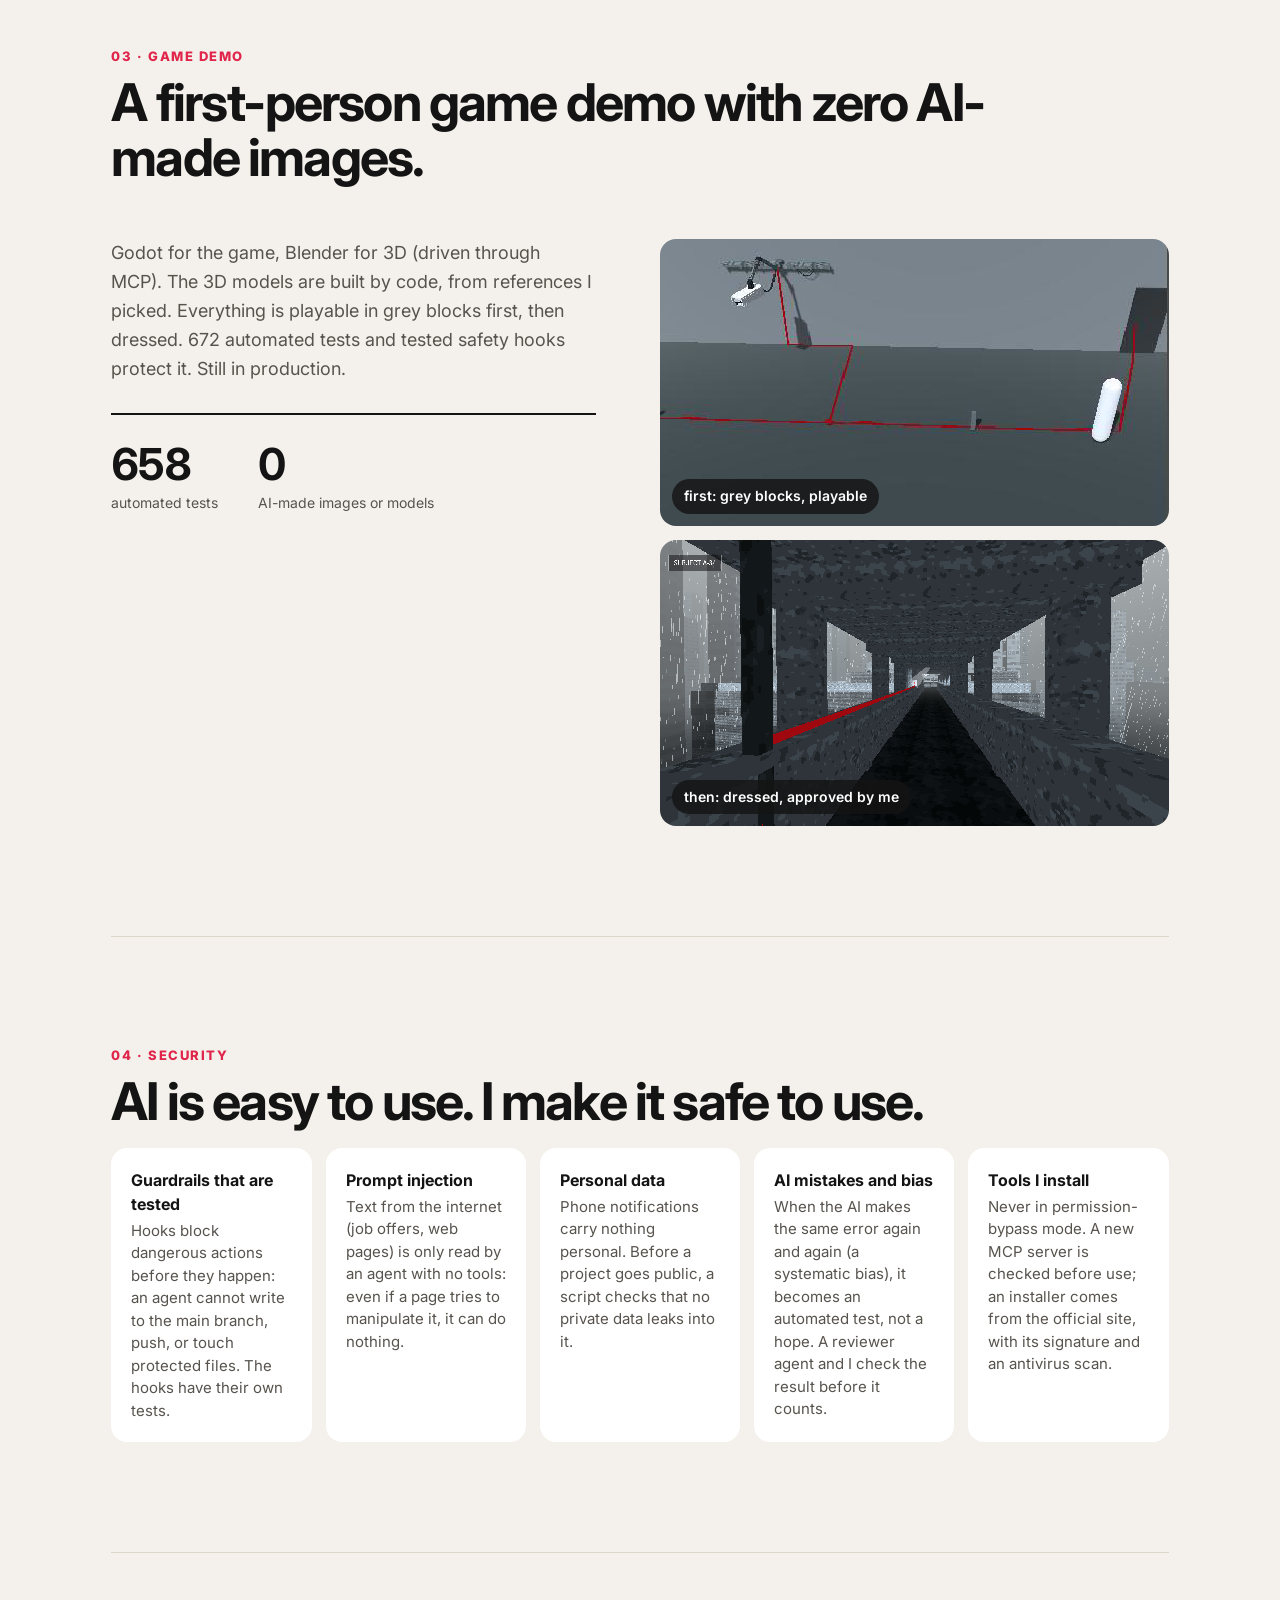
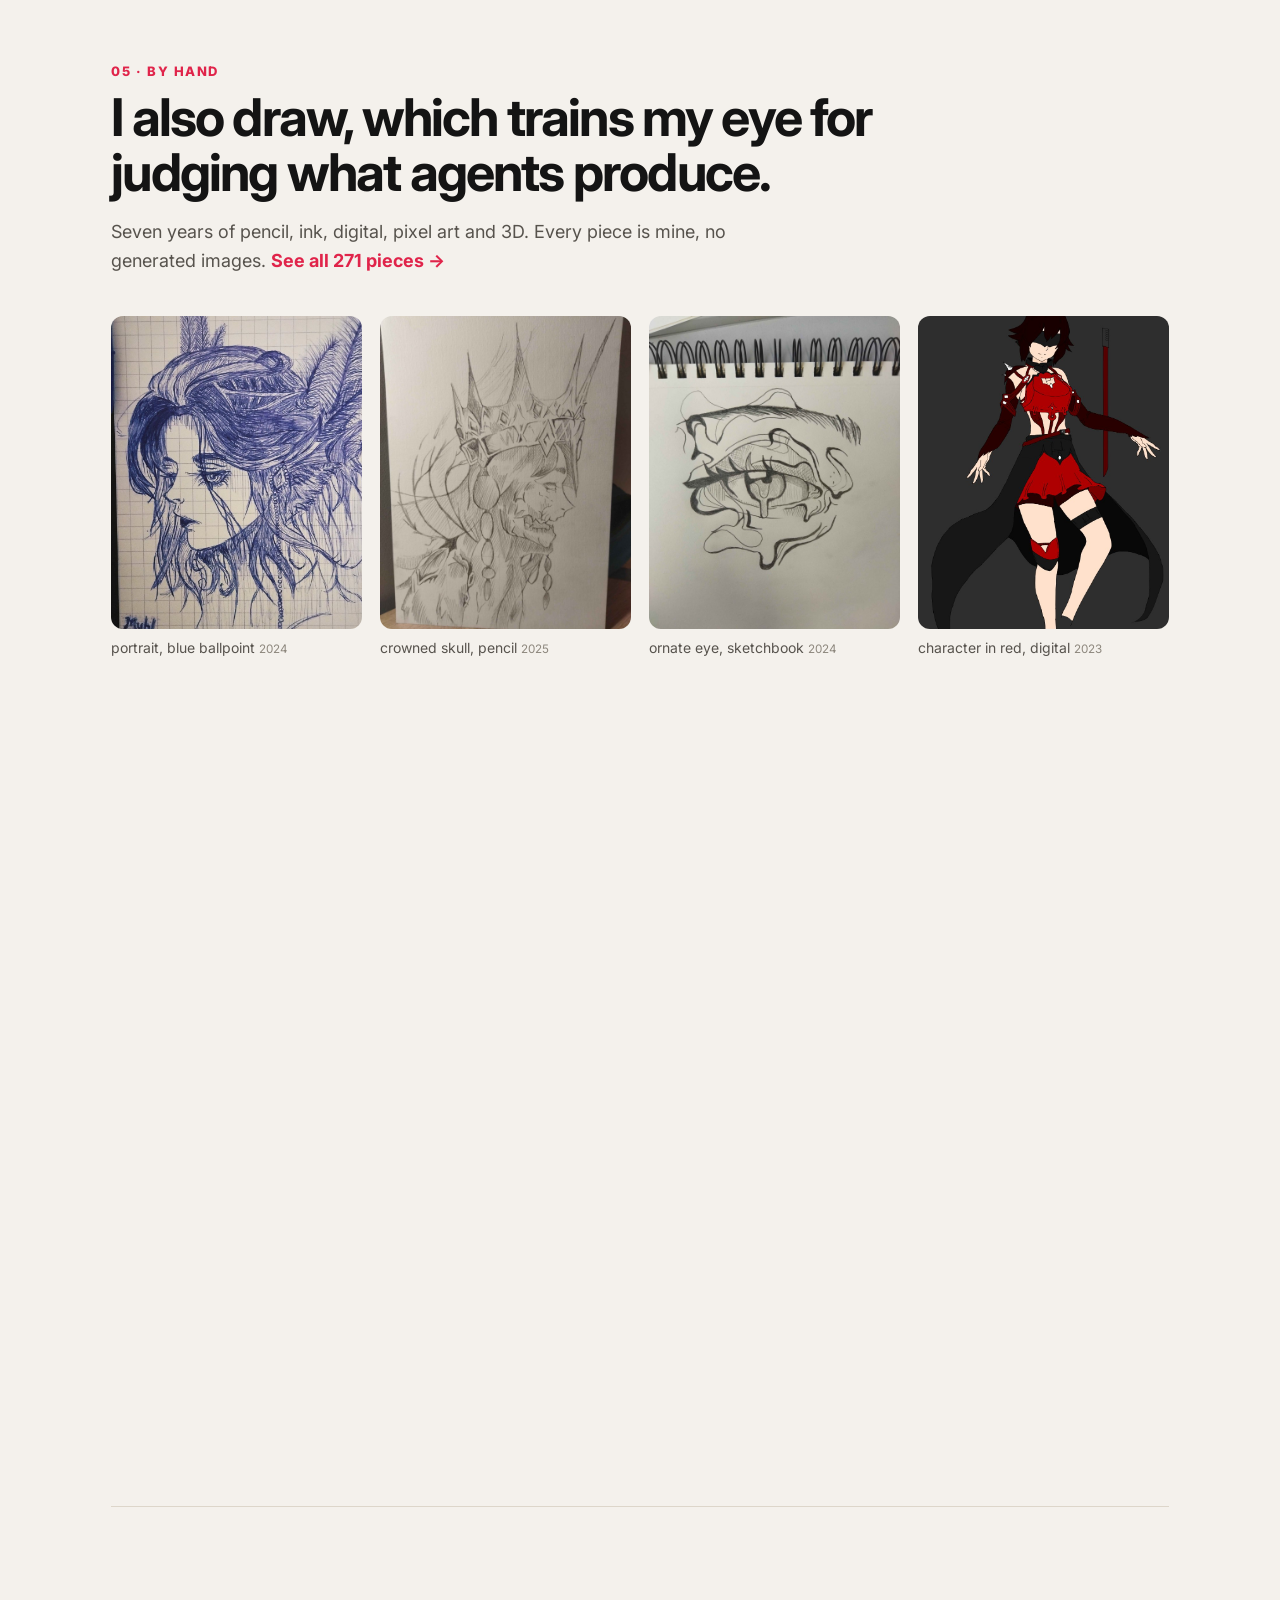
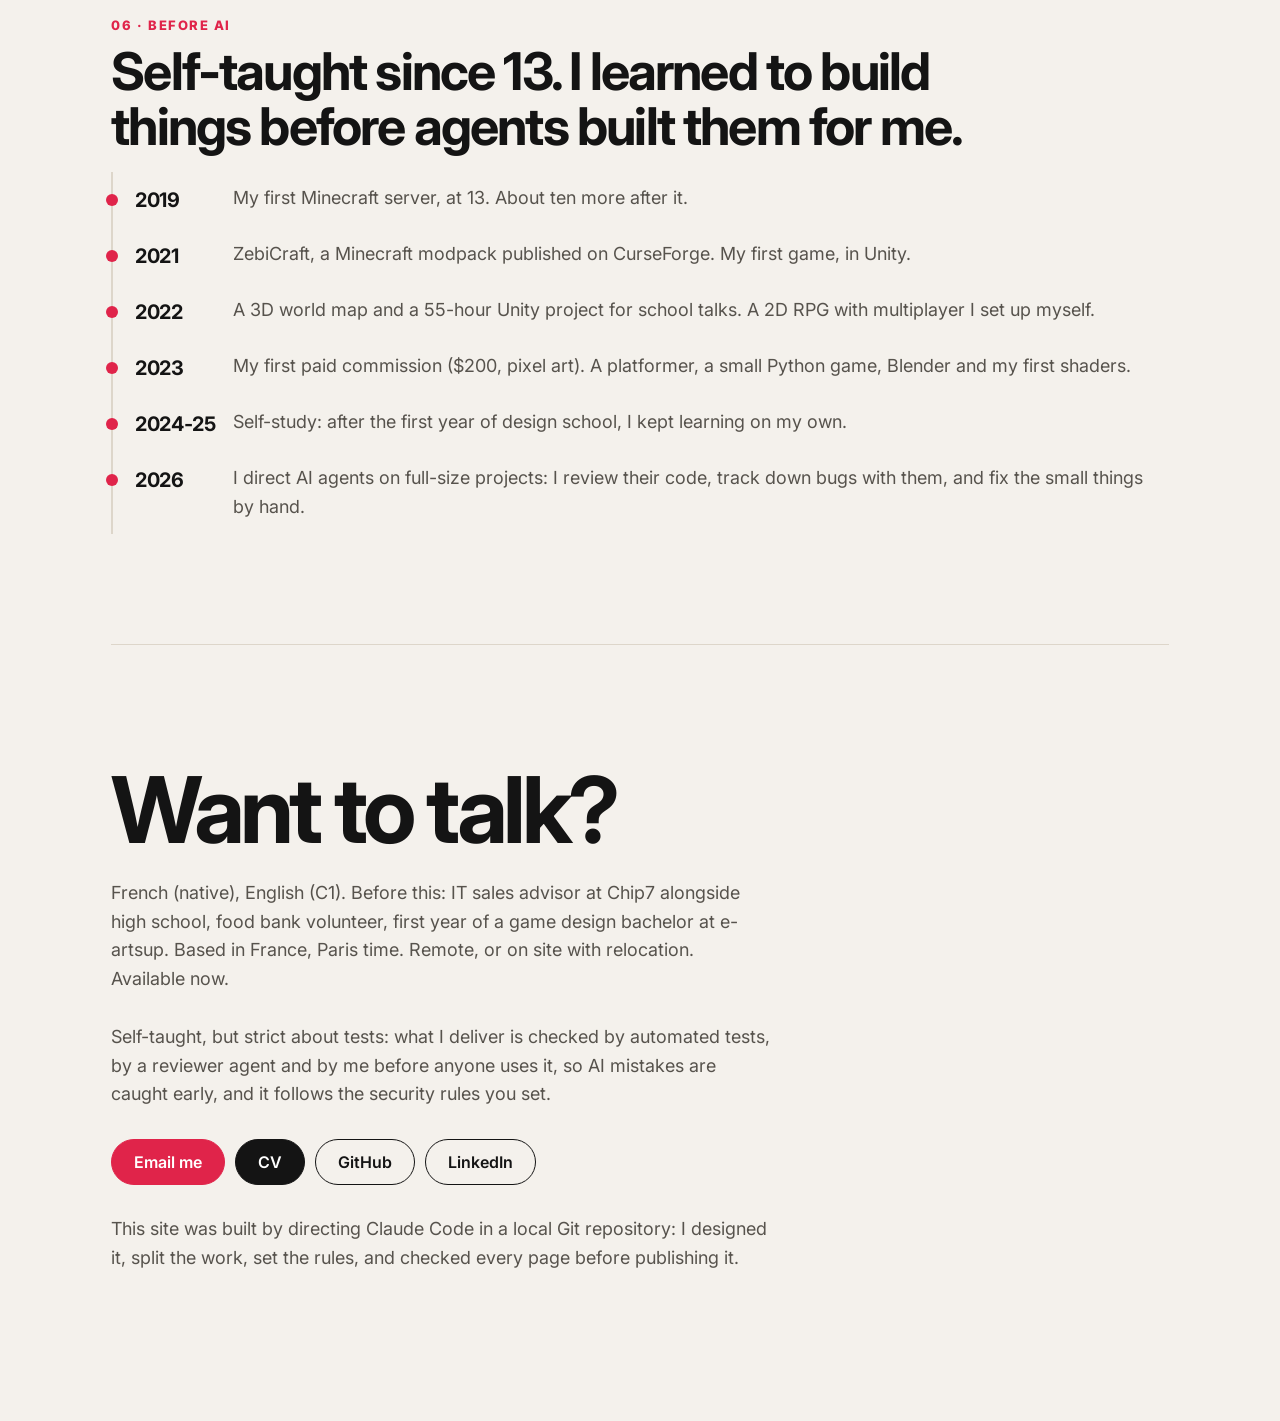
==== commit cfbe7233: "Conseils de l'ingénieur : workflows multi-agents, human-in-the-loop, section Sécurité, CV mis à jour" ====
--- a/index.html
+++ b/index.html
@@ -3,18 +3,18 @@
 <title>Carina · AI agent workflows and automation</title><meta name="description" content="Carina directs teams of Claude Code agents to build real software, with tests and guardrails. Self-taught, based in France.">
 <link rel="preconnect" href="https://fonts.googleapis.com"><link rel="preconnect" href="https://fonts.gstatic.com" crossorigin>
 <link href="https://fonts.googleapis.com/css2?family=Inter:wght@400;500;600;700;800&family=JetBrains+Mono:wght@400;600&display=swap" rel="stylesheet">
-<link rel="stylesheet" href="style.css?v=c34a0179"><script src="site.js?v=c34a0179"></script><script>window.JOURNAL=[["modeleur", "character model · 19,623 → 5,496 faces", ""], ["reviewer", "RISK: the spine is not at the same grain", "r"], ["modeleur", "fixed. once, like the rule says.", ""], ["tests", "672 / 672 passed", "v"], ["guard", "BLOCKED: write to the reference bank", "r"], ["queue", "waiting for her verdict…", "g"], ["her", "“not yet”", "j"], ["everyone", "back to work", ""]];</script></head><body>
+<link rel="stylesheet" href="style.css?v=cf4921d7"><script src="site.js?v=cf4921d7"></script><script>window.JOURNAL=[["modeleur", "character model · 19,623 → 5,496 faces", ""], ["reviewer", "RISK: the spine is not at the same grain", "r"], ["modeleur", "fixed. once, like the rule says.", ""], ["tests", "672 / 672 passed", "v"], ["guard", "BLOCKED: write to the reference bank", "r"], ["queue", "waiting for her verdict…", "g"], ["her", "“not yet”", "j"], ["everyone", "back to work", ""]];</script></head><body>
 
 <div class="lecture"></div>
 <header class="haut"><a class="nom" href="#">Carina Chirouter</a>
-<nav><a href="#enfants"><span lang="en">Kids’ game</span><span lang="fr">Jeu enfants</span></a><a href="#studio"><span lang="en">Agent studio</span><span lang="fr">Studio d’agents</span></a><a href="#jeu"><span lang="en">Game demo</span><span lang="fr">Démo de jeu</span></a><a href="#dessins"><span lang="en">Drawings</span><span lang="fr">Dessins</span></a><a href="#contact">Contact</a></nav>
+<nav><a href="#enfants"><span lang="en">Kids’ game</span><span lang="fr">Jeu enfants</span></a><a href="#studio"><span lang="en">Agent studio</span><span lang="fr">Studio d’agents</span></a><a href="#jeu"><span lang="en">Game demo</span><span lang="fr">Démo de jeu</span></a><a href="#securite"><span lang="en">Security</span><span lang="fr">Sécurité</span></a><a href="#dessins"><span lang="en">Drawings</span><span lang="fr">Dessins</span></a><a href="#contact">Contact</a></nav>
 <div class="droite"><button type="button" data-langue><span lang="en">FR</span><span lang="fr">EN</span></button><a class="btn noir" href="cv.html">CV</a></div></header>
 <main>
 <section class="accueil sombre"><div class="ouverture a">
 <div class="texte"><div class="qui apparait">Carina Chirouter</div>
 <h1 data-mots><span lang="en">I direct AI agents. <em>They redo the work until it’s right.</em></span><span lang="fr">Je dirige des agents IA. <em>Ils reprennent le travail jusqu’à ce qu’il soit juste.</em></span></h1>
-<p class="sous apparait"><span lang="en">The agents write the code; I set the rules and decide when it’s ready.</span><span lang="fr">Les agents écrivent le code ; je fixe les règles et je décide quand c’est prêt.</span></p>
-<div class="outils apparait">Claude Code · Python · Git · <span lang="en">automated tests</span><span lang="fr">tests automatiques</span></div>
+<p class="sous apparait"><span lang="en">I design multi-agent workflows. The AI generates code under constraints; I write the validation rules, review what it produces, lock it down with tested guardrails, and decide when it ships.</span><span lang="fr">Je conçois des workflows multi-agents. L’IA génère le code sous contraintes ; j’écris les règles de validation, je relis ce qu’elle produit, je la verrouille avec des garde-fous testés et je décide quand c’est prêt.</span></p>
+<div class="outils apparait">Claude Code · Python · PowerShell · Git · <span lang="en">automated tests</span><span lang="fr">tests automatiques</span> · Human-in-the-loop</div>
 <div class="cherche apparait"><span lang="en">Looking for a junior AI role · remote or relocation · available now</span><span lang="fr">Je cherche un poste junior en IA · à distance ou avec déménagement · disponible tout de suite</span></div>
 <div class="liens apparait"><a class="btn rose" href="#enfants"><span lang="en">See 3 projects ↓</span><span lang="fr">Voir 3 projets ↓</span></a><a class="btn clair" href="cv.html"><span lang="en">Read the CV</span><span lang="fr">Lire le CV</span></a></div>
 <div class="mini apparait"><video src="media/tiktok.mp4" poster="media/tiktok.jpg" autoplay muted loop playsinline preload="metadata"></video><span><span lang="en">Side project: I also film TikToks inside my game.</span><span lang="fr">À côté : je tourne aussi des TikToks dans mon jeu.</span></span></div>
@@ -22,18 +22,27 @@
 </div></section>
 <section class="section" id="equipe"><div class="num apparait"><span lang="en">For your team</span><span lang="fr">Pour votre équipe</span></div>
 <h2 class="apparait"><span lang="en">Simple office automations, in an afternoon.</span><span lang="fr">Des automatisations de bureau simples, en une après-midi.</span></h2>
-<p class="chapo apparait"><span lang="en">Sorting e-mails, an automatic report, connecting two tools. <b>A real example, built for myself:</b> every morning an agent finds job offers, scores them, and drafts a CV and a cover letter tailored to each one, then notifies my PC and my phone.</span><span lang="fr">Trier des e-mails, un rapport automatique, relier deux outils. <b>Un exemple réel, fait pour moi :</b> chaque matin, un agent trouve des offres d’emploi, les note, et me prépare un CV et une lettre adaptés à chacune, puis me prévient sur mon PC et mon téléphone.</span></p></section>
-<section class="cas" id="enfants"><div class="tete apparait"><div class="num">01 · <span lang="en">Roblox game for kids</span><span lang="fr">Jeu Roblox pour enfants</span></div><h2><span lang="en">A kids’ game, built by my agents in 19 days.</span><span lang="fr">Un jeu pour enfants, construit par mes agents en 19 jours.</span></h2></div><div class="corps"><div class="recit"><div class="ligne apparait"><p><span lang="en">A collect-them-all game for 7-12 year-olds, on Roblox. The agents wrote about 46,000 lines of code. I set the rules: no paid randomness, clear prices. 62 small programs replayed the prices before any child saw them.</span><span lang="fr">Un jeu à collectionner pour les 7-12 ans, sur Roblox. Les agents ont écrit environ 46 000 lignes de code. J’ai posé les règles : pas de hasard payant, des prix clairs. 62 petits programmes ont rejoué les prix avant qu’un enfant les voie.</span></p></div><div class="resultat apparait"><div><b data-compte="19"><span lang="en">19</span><span lang="fr">19</span></b><span><span lang="en">days to build it</span><span lang="fr">jours pour le construire</span></span></div><div><b data-compte="62"><span lang="en">62</span><span lang="fr">62</span></b><span><span lang="en">small programs that test the prices</span><span lang="fr">petits programmes qui testent les prix</span></span></div></div></div><figure class="visuel apparait"><div class="ecran video "><span class="barre"><i></i><i></i><i></i><span lang="en">the game · Hatch Squishy Slimes, live on Roblox</span><span lang="fr">le jeu · Hatch Squishy Slimes, en ligne sur Roblox</span></span><video src="media/roblox.mp4" poster="media/roblox.jpg" autoplay muted loop playsinline preload="metadata"></video></div></figure></div></section><section class="cas" id="studio"><div class="tete apparait"><div class="num">02 · <span lang="en">Multi-agent studio</span><span lang="fr">Studio multi-agents</span></div><h2><span lang="en">About twenty AI agents, one job each. Nothing goes in without my yes.</span><span lang="fr">Une vingtaine d’agents IA, un métier chacun. Rien n’entre sans mon oui.</span></h2></div><div class="corps"><div class="recit"><div class="ligne apparait"><p><span lang="en">Each task goes to a fresh agent (Claude Code, an AI that writes code), on its own copy of the project. Automatic tests check it, then it waits in my review room. When the same mistake comes back, I don’t write one more rule: I add a step the agent can’t skip.</span><span lang="fr">Chaque tâche est confiée à un agent neuf (Claude Code, une IA qui écrit du code), sur sa propre copie du projet. Des tests automatiques la vérifient, puis elle attend dans ma salle de validation. Quand la même erreur revient, je n’écris pas une règle de plus : j’ajoute une étape que l’agent ne peut pas sauter.</span></p></div><div class="resultat apparait"><div><b data-compte="~20"><span lang="en">~20</span><span lang="fr">~20</span></b><span><span lang="en">AI agents, one job each</span><span lang="fr">agents IA, un métier chacun</span></span></div><div><b data-compte="172"><span lang="en">172</span><span lang="fr">172</span></b><span><span lang="en">decisions by me in 3 days</span><span lang="fr">décisions de ma part en 3 jours</span></span></div></div><div class="voir apparait"><a class="btn noir" href="https://github.com/Muhlasse/solo-agent-studio"><span lang="en">See the agents’ rules on GitHub →</span><span lang="fr">Voir les règles des agents sur GitHub →</span></a></div></div><figure class="visuel apparait"><a class="ecran" href="img/preuves/salle.jpg" data-zoom><span class="barre"><i></i><i></i><i></i><span lang="en">my review room · live</span><span lang="fr">ma salle de validation · en direct</span></span><img loading="lazy" src="img/preuves/salle.jpg" alt="review room"></a></figure></div></section><section class="cas" id="jeu"><div class="tete apparait"><div class="num">03 · <span lang="en">Game demo</span><span lang="fr">Démo de jeu</span></div><h2><span lang="en">A first-person game demo with zero AI-made images.</span><span lang="fr">Une démo de jeu à la première personne, sans aucune image faite par IA.</span></h2></div><div class="corps"><div class="recit"><div class="ligne apparait"><p><span lang="en">Godot for the game, Blender for 3D. The 3D models are built by code, from references I picked. Everything is playable in grey blocks first, then dressed. 672 automatic checks protect it. Still in production.</span><span lang="fr">Godot pour le jeu, Blender pour la 3D. Les modèles 3D sont construits par du code, d’après des références que j’ai choisies. Tout est jouable en blocs gris d’abord, puis habillé. 672 contrôles automatiques le protègent. Encore en production.</span></p></div><div class="resultat apparait"><div><b data-compte="672"><span lang="en">672</span><span lang="fr">672</span></b><span><span lang="en">automatic checks</span><span lang="fr">contrôles automatiques</span></span></div><div><b data-compte="0"><span lang="en">0</span><span lang="fr">0</span></b><span><span lang="en">AI-made images or models</span><span lang="fr">image ou modèle fait par IA</span></span></div></div></div><figure class="visuel apparait"><div class="avant-apres"><div><img loading="lazy" src="img/jeu/gris.png" alt=""><span><span lang="en">first: grey blocks, playable</span><span lang="fr">d’abord : blocs gris, jouable</span></span></div><div><img loading="lazy" src="img/jeu/habille.png" alt=""><span><span lang="en">then: dressed, approved by me</span><span lang="fr">ensuite : habillé, validé par moi</span></span></div></div></figure></div></section>
-<section class="section" id="dessins"><div class="num apparait">04 · <span lang="en">By hand</span><span lang="fr">À la main</span></div>
+<p class="chapo apparait"><span lang="en">Sorting e-mails, an automatic report, connecting two tools. <b>Real use case, built for myself (a monitoring and scoring pipeline):</b> every morning, code reads official careers pages and job boards (no scraping) and applies hard filters; a Claude agent with no tools at all scores each offer against my profile and drafts a tailored CV and cover letter; a notification reaches my PC and my phone. Nothing is ever sent automatically: I read every application and send it myself.</span><span lang="fr">Trier des e-mails, un rapport automatique, relier deux outils. <b>Cas d’usage réel, fait pour moi (une chaîne de veille et de scoring) :</b> chaque matin, du code lit les pages carrières et les sites d’offres officiels (aucun scraping) et applique des filtres stricts ; un agent Claude sans aucun outil note chaque offre d’après mon profil et prépare un CV et une lettre adaptés ; une notification arrive sur mon PC et mon téléphone. Rien n’est jamais envoyé automatiquement : je relis chaque candidature et je l’envoie moi-même.</span></p></section>
+<section class="cas" id="enfants"><div class="tete apparait"><div class="num">01 · <span lang="en">Roblox game for kids</span><span lang="fr">Jeu Roblox pour enfants</span></div><h2><span lang="en">A kids’ game, built by my agents in 19 days.</span><span lang="fr">Un jeu pour enfants, construit par mes agents en 19 jours.</span></h2></div><div class="corps"><div class="recit"><div class="ligne apparait"><p><span lang="en">A collect-them-all game for 7-12 year-olds, on Roblox. The agents wrote about 46,000 lines of code. Because the players are minors, I set ethical guardrails first: no paid randomness (no loot boxes), clear prices. 62 Python simulators replayed the whole economy and every price automatically before any child saw them.</span><span lang="fr">Un jeu à collectionner pour les 7-12 ans, sur Roblox. Les agents ont écrit environ 46 000 lignes de code. Parce que les joueurs sont mineurs, j’ai d’abord posé des garde-fous éthiques : pas de hasard payant (pas de loot box), des prix clairs. 62 simulateurs en Python ont rejoué automatiquement toute l’économie et chaque prix avant qu’un enfant les voie.</span></p></div><div class="resultat apparait"><div><b data-compte="19"><span lang="en">19</span><span lang="fr">19</span></b><span><span lang="en">days to build it</span><span lang="fr">jours pour le construire</span></span></div><div><b data-compte="62"><span lang="en">62</span><span lang="fr">62</span></b><span><span lang="en">automated price simulators</span><span lang="fr">simulateurs automatiques des prix</span></span></div></div></div><figure class="visuel apparait"><div class="ecran video "><span class="barre"><i></i><i></i><i></i><span lang="en">the game · Hatch Squishy Slimes, live on Roblox</span><span lang="fr">le jeu · Hatch Squishy Slimes, en ligne sur Roblox</span></span><video src="media/roblox.mp4" poster="media/roblox.jpg" autoplay muted loop playsinline preload="metadata"></video></div></figure></div></section><section class="cas" id="studio"><div class="tete apparait"><div class="num">02 · <span lang="en">Multi-agent studio</span><span lang="fr">Studio multi-agents</span></div><h2><span lang="en">About twenty AI agents, one job each. Nothing goes in without my yes.</span><span lang="fr">Une vingtaine d’agents IA, un métier chacun. Rien n’entre sans mon oui.</span></h2></div><div class="corps"><div class="recit"><div class="ligne apparait"><p><span lang="en">Multi-agent orchestration with Claude Code, driven straight from the terminal inside the project’s Git repository, not from a chat window. Each agent has a written role (modeller, reviewer, tester…): its instructions, the tools it may use and what it is forbidden to do. Each task goes to a fresh agent, isolated on its own copy of the project (one git worktree per agent). Automated tests run first; then the work waits in my review queue (human-in-the-loop): it is merged only when the checks are green and I approve. When the same mistake comes back, I don’t add one more line to the prompt: I add an automated test or a hook (a guardrail) the agent cannot get around.</span><span lang="fr">Orchestration multi-agents avec Claude Code, pilotée directement depuis le terminal, dans le dépôt Git du projet, pas dans une fenêtre de discussion. Chaque agent a un rôle écrit (modeleur, relecteur, testeur…) : ses consignes, les outils qu’il a le droit d’utiliser et ce qui lui est interdit. Chaque tâche est confiée à un agent neuf, isolé sur sa propre copie du projet (un git worktree par agent). Les tests automatiques passent d’abord ; puis le travail attend dans ma file de revue (human-in-the-loop) : il n’est fusionné que si les tests sont verts et que je dis oui. Quand la même erreur revient, je n’ajoute pas une ligne de plus au prompt : j’ajoute un test automatique ou un hook (un garde-fou) que l’agent ne peut pas contourner.</span></p></div><div class="resultat apparait"><div><b data-compte="~20"><span lang="en">~20</span><span lang="fr">~20</span></b><span><span lang="en">AI agents, one job each</span><span lang="fr">agents IA, un métier chacun</span></span></div><div><b data-compte="172"><span lang="en">172</span><span lang="fr">172</span></b><span><span lang="en">decisions by me in 3 days</span><span lang="fr">décisions de ma part en 3 jours</span></span></div></div><div class="voir apparait"><a class="btn noir" href="https://github.com/Muhlasse/solo-agent-studio"><span lang="en">See the agents’ rules on GitHub →</span><span lang="fr">Voir les règles des agents sur GitHub →</span></a></div></div><figure class="visuel apparait"><a class="ecran" href="img/preuves/salle.jpg" data-zoom><span class="barre"><i></i><i></i><i></i><span lang="en">my review interface · live</span><span lang="fr">mon interface de revue · en direct</span></span><img loading="lazy" src="img/preuves/salle.jpg" alt="review interface"></a></figure></div></section><section class="cas" id="jeu"><div class="tete apparait"><div class="num">03 · <span lang="en">Game demo</span><span lang="fr">Démo de jeu</span></div><h2><span lang="en">A first-person game demo with zero AI-made images.</span><span lang="fr">Une démo de jeu à la première personne, sans aucune image faite par IA.</span></h2></div><div class="corps"><div class="recit"><div class="ligne apparait"><p><span lang="en">Godot for the game, Blender for 3D (driven through MCP). The 3D models are built by code, from references I picked. Everything is playable in grey blocks first, then dressed. 672 automated tests and tested safety hooks protect it. Still in production.</span><span lang="fr">Godot pour le jeu, Blender pour la 3D (piloté par MCP). Les modèles 3D sont construits par du code, d’après des références que j’ai choisies. Tout est jouable en blocs gris d’abord, puis habillé. 672 tests automatiques et des hooks de sécurité testés le protègent. Encore en production.</span></p></div><div class="resultat apparait"><div><b data-compte="672"><span lang="en">672</span><span lang="fr">672</span></b><span><span lang="en">automated tests</span><span lang="fr">tests automatiques</span></span></div><div><b data-compte="0"><span lang="en">0</span><span lang="fr">0</span></b><span><span lang="en">AI-made images or models</span><span lang="fr">image ou modèle fait par IA</span></span></div></div></div><figure class="visuel apparait"><div class="avant-apres"><div><img loading="lazy" src="img/jeu/gris.png" alt=""><span><span lang="en">first: grey blocks, playable</span><span lang="fr">d’abord : blocs gris, jouable</span></span></div><div><img loading="lazy" src="img/jeu/habille.png" alt=""><span><span lang="en">then: dressed, approved by me</span><span lang="fr">ensuite : habillé, validé par moi</span></span></div></div></figure></div></section>
+<section class="section" id="securite"><div class="num apparait">04 · <span lang="en">Security</span><span lang="fr">Sécurité</span></div>
+<h2 class="apparait"><span lang="en">AI is easy to use. I make it safe to use.</span><span lang="fr">L’IA, tout le monde s’en sert. Moi, je la rends sûre.</span></h2>
+<ul class="petits">
+<li class="apparait"><b><span lang="en">Guardrails that are tested</span><span lang="fr">Des garde-fous testés</span></b><span lang="en">Hooks block dangerous actions before they happen: an agent cannot write to the main branch, push, or touch protected files. The hooks have their own tests.</span><span lang="fr">Des hooks bloquent les actions dangereuses avant qu’elles arrivent : un agent ne peut pas écrire sur la branche principale, pousser, ni toucher aux fichiers protégés. Les hooks ont leurs propres tests.</span></li>
+<li class="apparait"><b><span lang="en">Prompt injection</span><span lang="fr">L’injection de prompt</span></b><span lang="en">Text from the internet (job offers, web pages) is only read by an agent with no tools: even if a page tries to manipulate it, it can do nothing.</span><span lang="fr">Le texte venu d’internet (offres d’emploi, pages web) n’est lu que par un agent sans aucun outil : même si une page essaie de le manipuler, il ne peut rien faire.</span></li>
+<li class="apparait"><b><span lang="en">Personal data</span><span lang="fr">Les données personnelles</span></b><span lang="en">Phone notifications carry nothing personal. Before a project goes public, a script checks that no private data leaks into it.</span><span lang="fr">Les notifications sur téléphone ne contiennent rien de personnel. Avant qu’un projet devienne public, un script vérifie qu’aucune donnée privée n’y fuit.</span></li>
+<li class="apparait"><b><span lang="en">AI mistakes and bias</span><span lang="fr">Les erreurs et les biais de l’IA</span></b><span lang="en">When the AI makes the same error again and again (a systematic bias), it becomes an automated test, not a hope. A reviewer agent and I check the result before it counts.</span><span lang="fr">Quand l’IA refait sans cesse la même erreur (un biais systématique), elle devient un test automatique, pas un espoir. Un agent relecteur et moi vérifions le résultat avant qu’il compte.</span></li>
+<li class="apparait"><b><span lang="en">Tools I install</span><span lang="fr">Les outils que j’installe</span></b><span lang="en">Never in permission-bypass mode. A new MCP server is checked before use; an installer comes from the official site, with its signature and an antivirus scan.</span><span lang="fr">Jamais en mode qui contourne les permissions. Un nouveau serveur MCP est vérifié avant usage ; un installateur vient du site officiel, avec sa signature et un scan antivirus.</span></li>
+</ul></section>
+<section class="section" id="dessins"><div class="num apparait">05 · <span lang="en">By hand</span><span lang="fr">À la main</span></div>
 <h2 class="apparait"><span lang="en">I also draw, which trains my eye for judging what agents produce.</span><span lang="fr">Je dessine aussi : c’est ce qui forme mon œil pour juger ce que produisent les agents.</span></h2>
 <p class="chapo apparait"><span lang="en">Seven years of pencil, ink, digital, pixel art and 3D. Every piece is mine, no generated images.</span><span lang="fr">Sept ans de crayon, d’encre, de numérique, de pixel art et de 3D. Chaque pièce est de moi, aucune image générée.</span>
  <a class="lien" href="archive.html"><span lang="en">See all 271 pieces →</span><span lang="fr">Voir les 271 pièces →</span></a></p>
 <div class="mur"><figure class="apparait"><a href="img/v/v01.jpg" data-zoom><img loading="lazy" src="img/v/v01.jpg" alt="portrait, blue ballpoint"></a><figcaption><span lang="en">portrait, blue ballpoint</span><span lang="fr">portrait, stylo bille bleu</span> <small>2024</small></figcaption></figure><figure class="apparait"><a href="img/v/v02.jpg" data-zoom><img loading="lazy" src="img/v/v02.jpg" alt="crowned skull, pencil"></a><figcaption><span lang="en">crowned skull, pencil</span><span lang="fr">crâne couronné, crayon</span> <small>2025</small></figcaption></figure><figure class="apparait"><a href="img/v/v03.jpg" data-zoom><img loading="lazy" src="img/v/v03.jpg" alt="ornate eye, sketchbook"></a><figcaption><span lang="en">ornate eye, sketchbook</span><span lang="fr">œil orné, carnet</span> <small>2024</small></figcaption></figure><figure class="apparait"><a href="img/v/v04.jpg" data-zoom><img loading="lazy" src="img/v/v04.jpg" alt="character in red, digital"></a><figcaption><span lang="en">character in red, digital</span><span lang="fr">personnage en rouge, numérique</span> <small>2023</small></figcaption></figure><figure class="apparait"><a href="img/v/v05.jpg" data-zoom><img loading="lazy" src="img/v/v05.jpg" alt="sci-fi robot, Blender"></a><figcaption><span lang="en">sci-fi robot, Blender</span><span lang="fr">robot de science-fiction, Blender</span> <small>2022</small></figcaption></figure><figure class="apparait"><a href="img/v/v06.jpg" data-zoom><img loading="lazy" src="img/v/v06.jpg" alt="Tatsumaki and friends, digital"></a><figcaption><span lang="en">Tatsumaki and friends, digital</span><span lang="fr">Tatsumaki et la bande, numérique</span> <small>2024</small></figcaption></figure><figure class="apparait"><a href="img/v/v07.jpg" data-zoom><img loading="lazy" src="img/v/v07.jpg" alt="animation sheet, a run cycle"></a><figcaption><span lang="en">animation sheet, a run cycle</span><span lang="fr">planche d’animation, une course</span> <small>2023</small></figcaption></figure><figure class="apparait"><a href="img/v/v08.jpg" data-zoom><img loading="lazy" src="img/v/v08.jpg" alt="grin, digital ink"></a><figcaption><span lang="en">grin, digital ink</span><span lang="fr">sourire, encre numérique</span> <small>2025</small></figcaption></figure><figure class="apparait"><a href="img/v/v09.jpg" data-zoom><img loading="lazy" src="img/v/v09.jpg" alt="bee, pixel art"></a><figcaption><span lang="en">bee, pixel art</span><span lang="fr">abeille, pixel art</span> <small>2023</small></figcaption></figure><figure class="apparait"><a href="img/v/v10.jpg" data-zoom><img loading="lazy" src="img/v/v10.jpg" alt="sword in the stone, Blender"></a><figcaption><span lang="en">sword in the stone, Blender</span><span lang="fr">l’épée dans le rocher, Blender</span> <small>2023</small></figcaption></figure><figure class="apparait"><a href="img/v/v11.jpg" data-zoom><img loading="lazy" src="img/v/v11.jpg" alt="voxel diorama, Blender"></a><figcaption><span lang="en">voxel diorama, Blender</span><span lang="fr">diorama en voxels, Blender</span> <small>2023</small></figcaption></figure><figure class="apparait"><a href="img/v/v12.jpg" data-zoom><img loading="lazy" src="img/v/v12.jpg" alt="fairy and skull, pencil"></a><figcaption><span lang="en">fairy and skull, pencil</span><span lang="fr">fée et crâne, crayon</span> <small>2024</small></figcaption></figure></div></section>
-<section class="section" id="avant"><div class="num apparait">05 · <span lang="en">Before AI</span><span lang="fr">Avant l’IA</span></div>
+<section class="section" id="avant"><div class="num apparait">06 · <span lang="en">Before AI</span><span lang="fr">Avant l’IA</span></div>
 <h2 class="apparait"><span lang="en">Self-taught since 13. I learned to build things before agents built them for me.</span><span lang="fr">Autodidacte depuis 13 ans. J’ai appris à construire avant que des agents construisent pour moi.</span></h2>
-<ol class="frise"><li class="apparait"><b>2019</b><span><span lang="en">My first Minecraft server, at 13. About ten more after it.</span><span lang="fr">Mon premier serveur Minecraft, à 13 ans. Une dizaine d’autres ensuite.</span></span></li><li class="apparait"><b>2021</b><span><span lang="en">ZebiCraft, a Minecraft modpack published on CurseForge. My first game, in Unity.</span><span lang="fr">ZebiCraft, un modpack Minecraft publié sur CurseForge. Mon premier jeu, dans Unity.</span></span></li><li class="apparait"><b>2022</b><span><span lang="en">A 3D world map and a 55-hour Unity project for school talks. A 2D RPG with multiplayer I set up myself.</span><span lang="fr">Une carte du monde en 3D et un projet Unity de 55 h pour des exposés. Un RPG 2D avec un multijoueur que j’ai mis en place moi-même.</span></span></li><li class="apparait"><b>2023</b><span><span lang="en">My first paid commission ($200, pixel art). A platformer, a small Python game, Blender and my first shaders.</span><span lang="fr">Ma première commande payée (200 $, pixel art). Un jeu de plateforme, un petit jeu en Python, Blender et mes premiers shaders.</span></span></li><li class="apparait"><b>2024-25</b><span><span lang="en">Self-study: after the first year of design school, I kept learning on my own.</span><span lang="fr">Autoformation : après la 1re année d’école de design, j’ai continué à apprendre seule.</span></span></li><li class="apparait"><b>2026</b><span><span lang="en">I direct AI agents, and I still read and fix simple code myself.</span><span lang="fr">Je dirige des agents IA, et je lis et corrige toujours du code simple moi-même.</span></span></li></ol></section>
+<ol class="frise"><li class="apparait"><b>2019</b><span><span lang="en">My first Minecraft server, at 13. About ten more after it.</span><span lang="fr">Mon premier serveur Minecraft, à 13 ans. Une dizaine d’autres ensuite.</span></span></li><li class="apparait"><b>2021</b><span><span lang="en">ZebiCraft, a Minecraft modpack published on CurseForge. My first game, in Unity.</span><span lang="fr">ZebiCraft, un modpack Minecraft publié sur CurseForge. Mon premier jeu, dans Unity.</span></span></li><li class="apparait"><b>2022</b><span><span lang="en">A 3D world map and a 55-hour Unity project for school talks. A 2D RPG with multiplayer I set up myself.</span><span lang="fr">Une carte du monde en 3D et un projet Unity de 55 h pour des exposés. Un RPG 2D avec un multijoueur que j’ai mis en place moi-même.</span></span></li><li class="apparait"><b>2023</b><span><span lang="en">My first paid commission ($200, pixel art). A platformer, a small Python game, Blender and my first shaders.</span><span lang="fr">Ma première commande payée (200 $, pixel art). Un jeu de plateforme, un petit jeu en Python, Blender et mes premiers shaders.</span></span></li><li class="apparait"><b>2024-25</b><span><span lang="en">Self-study: after the first year of design school, I kept learning on my own.</span><span lang="fr">Autoformation : après la 1re année d’école de design, j’ai continué à apprendre seule.</span></span></li><li class="apparait"><b>2026</b><span><span lang="en">I direct AI agents on full-size projects: I review their code, track down bugs with them, and fix the small things by hand.</span><span lang="fr">Je dirige des agents IA sur des projets de taille réelle : je relis leur code, je traque les bugs avec eux et je corrige moi-même les petites choses.</span></span></li></ol></section>
 <section class="fin" id="contact"><h2 class="apparait"><span lang="en">Want to talk?</span><span lang="fr">On en parle ?</span></h2>
-<p class="apparait"><span lang="en">French (native), English (C1). Before this: IT sales advisor at Chip7 alongside high school, food bank volunteer, first year of a game design bachelor at e-artsup. Based in France, Paris time. Remote, or on site with relocation. Available now.</span><span lang="fr">Français natif, anglais C1. Avant : conseillère en vente informatique chez Chip7, à côté du lycée, bénévole à la banque alimentaire, 1re année de bachelor game design à e-artsup. En France, heure de Paris. À distance, ou sur place avec déménagement. Disponible tout de suite.</span></p>
+<p class="apparait"><span lang="en">French (native), English (C1). Before this: IT sales advisor at Chip7 alongside high school, food bank volunteer, first year of a game design bachelor at e-artsup. Based in France, Paris time. Remote, or on site with relocation. Available now.<br><br>Self-taught, but strict about tests: what I deliver is checked by automated tests, by a reviewer agent and by me before anyone uses it, so AI mistakes are caught early, and it follows the security rules you set.</span><span lang="fr">Français natif, anglais C1. Avant : conseillère en vente informatique chez Chip7, à côté du lycée, bénévole à la banque alimentaire, 1re année de bachelor game design à e-artsup. En France, heure de Paris. À distance, ou sur place avec déménagement. Disponible tout de suite.<br><br>Autodidacte, mais stricte sur les tests : ce que je livre est vérifié par des tests automatiques, par un agent relecteur et par moi avant d’être utilisé, pour que les erreurs de l’IA soient attrapées tôt, et dans le respect de vos règles de sécurité.</span></p>
 <div class="liens apparait"><a class="btn rose" href="mailto:carinachirouter@gmail.com"><span lang="en">Email me</span><span lang="fr">M’écrire</span></a><a class="btn noir" href="cv.html">CV</a><a class="btn" href="https://github.com/Muhlasse">GitHub</a><a class="btn" href="https://www.linkedin.com/in/carina-chirouter-80962229b/">LinkedIn</a></div>
-<p class="apparait"><span lang="en">This site was built by directing Claude Code: I designed it, split the work, set the rules, and checked every page.</span><span lang="fr">Ce site a été fait en dirigeant Claude Code : je l’ai conçu, j’ai découpé le travail, posé les règles et vérifié chaque page.</span></p></section>
+<p class="apparait"><span lang="en">This site was built by directing Claude Code in a local Git repository: I designed it, split the work, set the rules, and checked every page before publishing it.</span><span lang="fr">Ce site a été fait en dirigeant Claude Code dans un dépôt Git local : je l’ai conçu, j’ai découpé le travail, posé les règles et vérifié chaque page avant de la publier.</span></p></section>
 </main><div id="zoom"><img alt=""></div></body></html>
--- a/style.css
+++ b/style.css
@@ -187,3 +187,4 @@
 .mini{display:flex;align-items:center;gap:14px;margin-top:30px}
 .mini video{width:54px;aspect-ratio:9/16;object-fit:cover;border-radius:8px;background:#000;flex:none}
 .mini span{font-size:14px;color:#bdb6aa}
+#securite .petits{grid-template-columns:repeat(auto-fit,minmax(190px,1fr))}
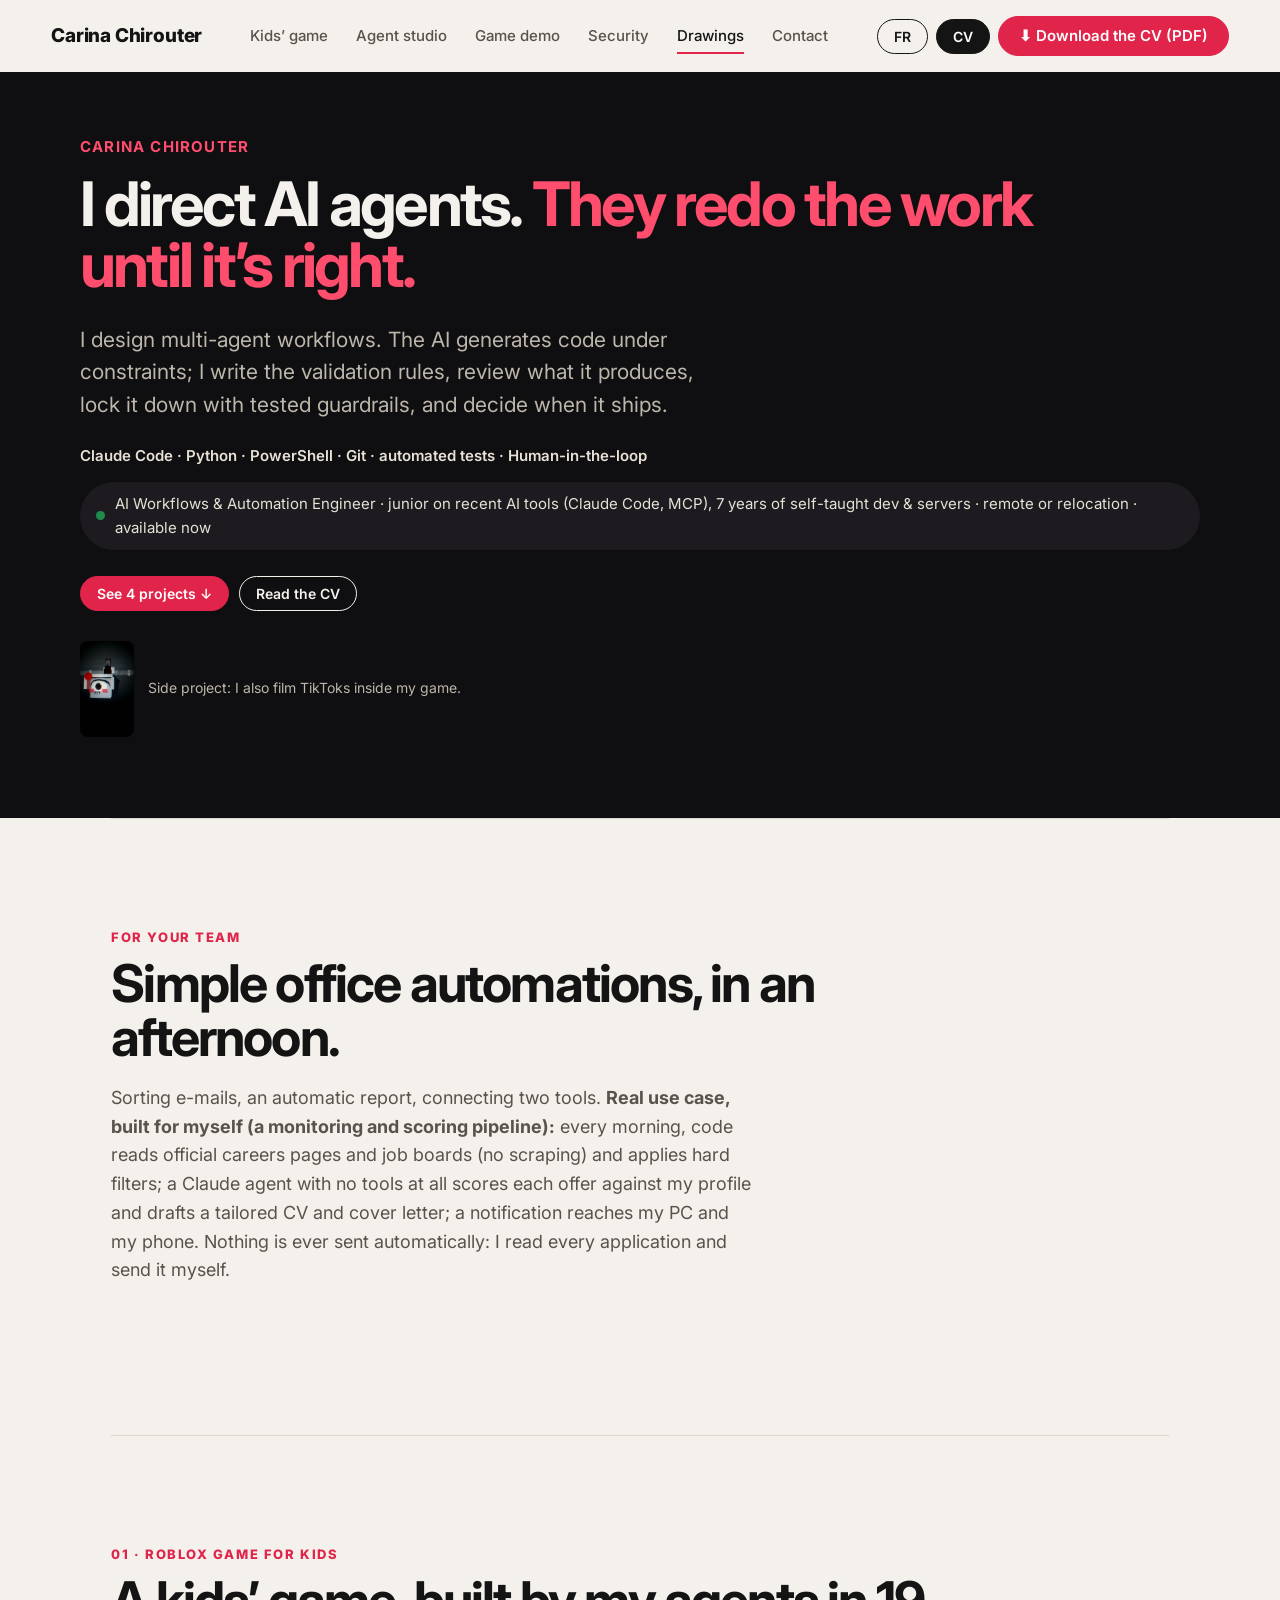
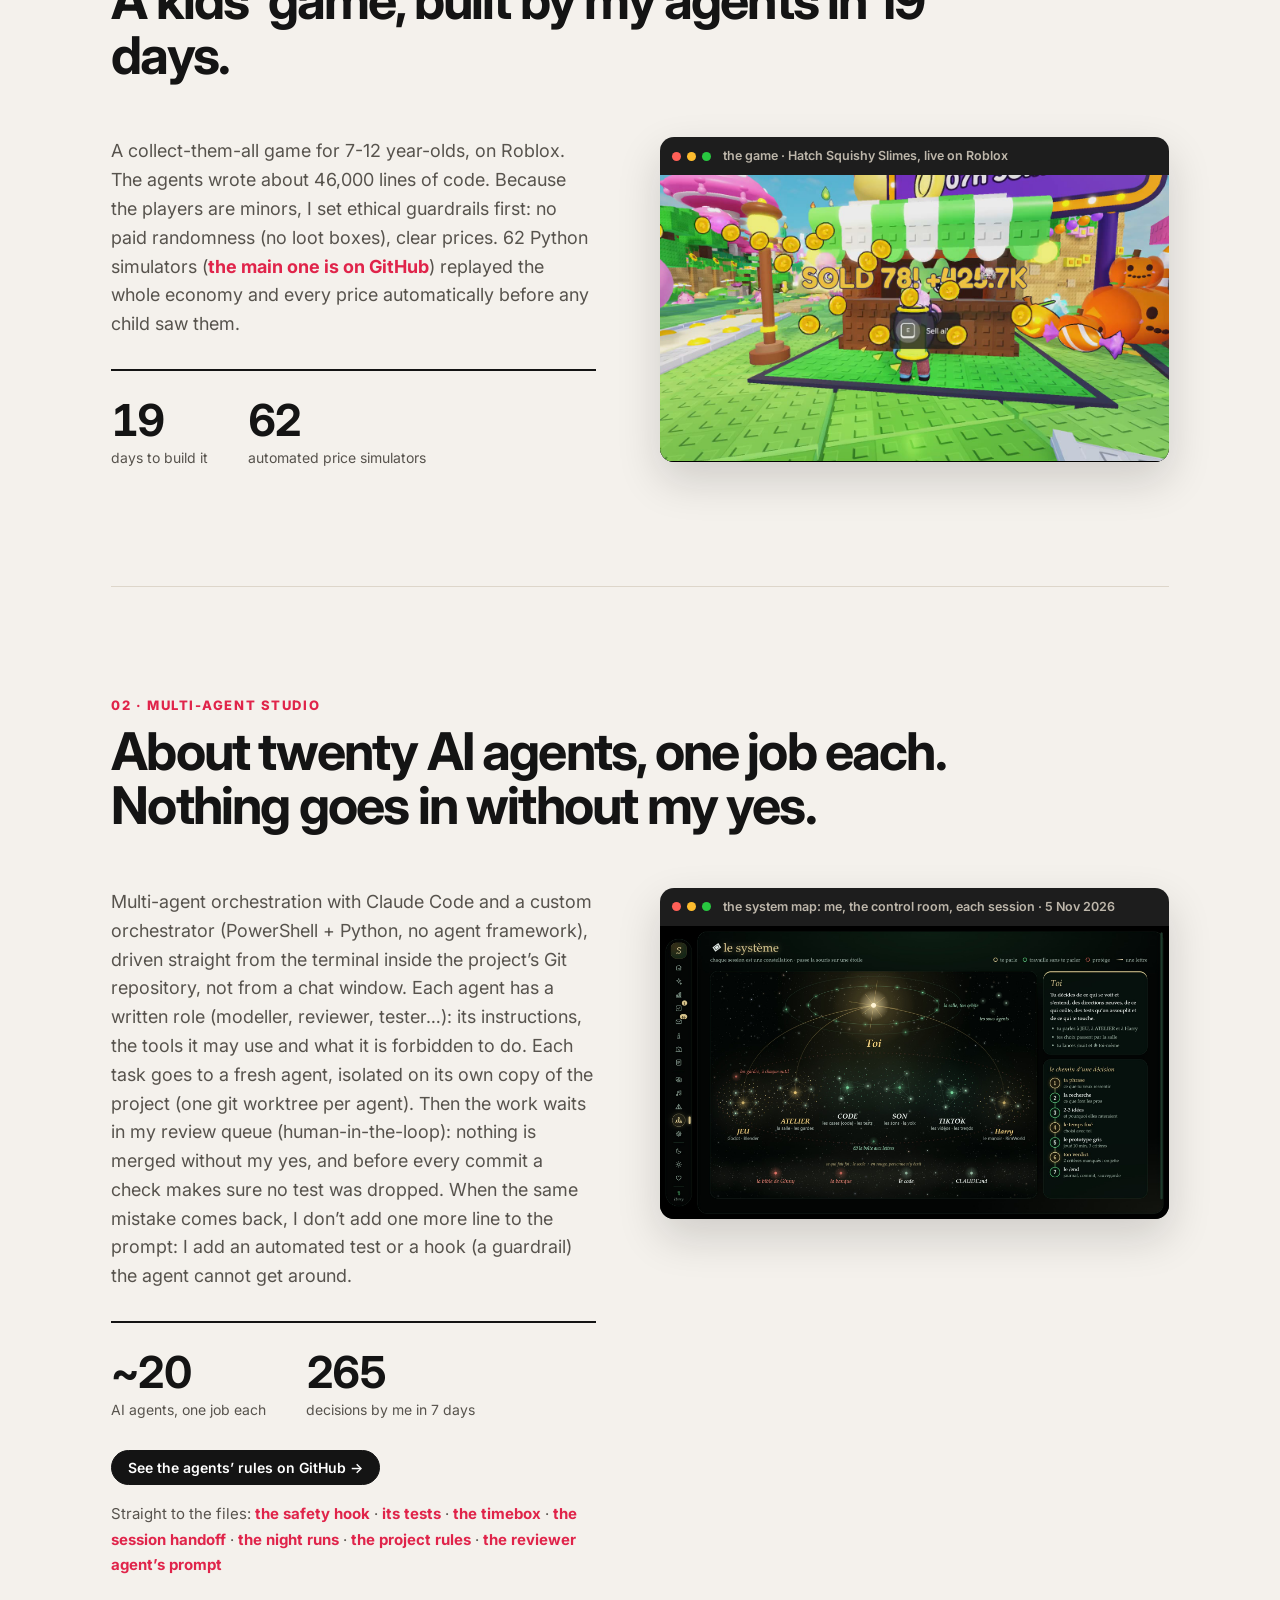
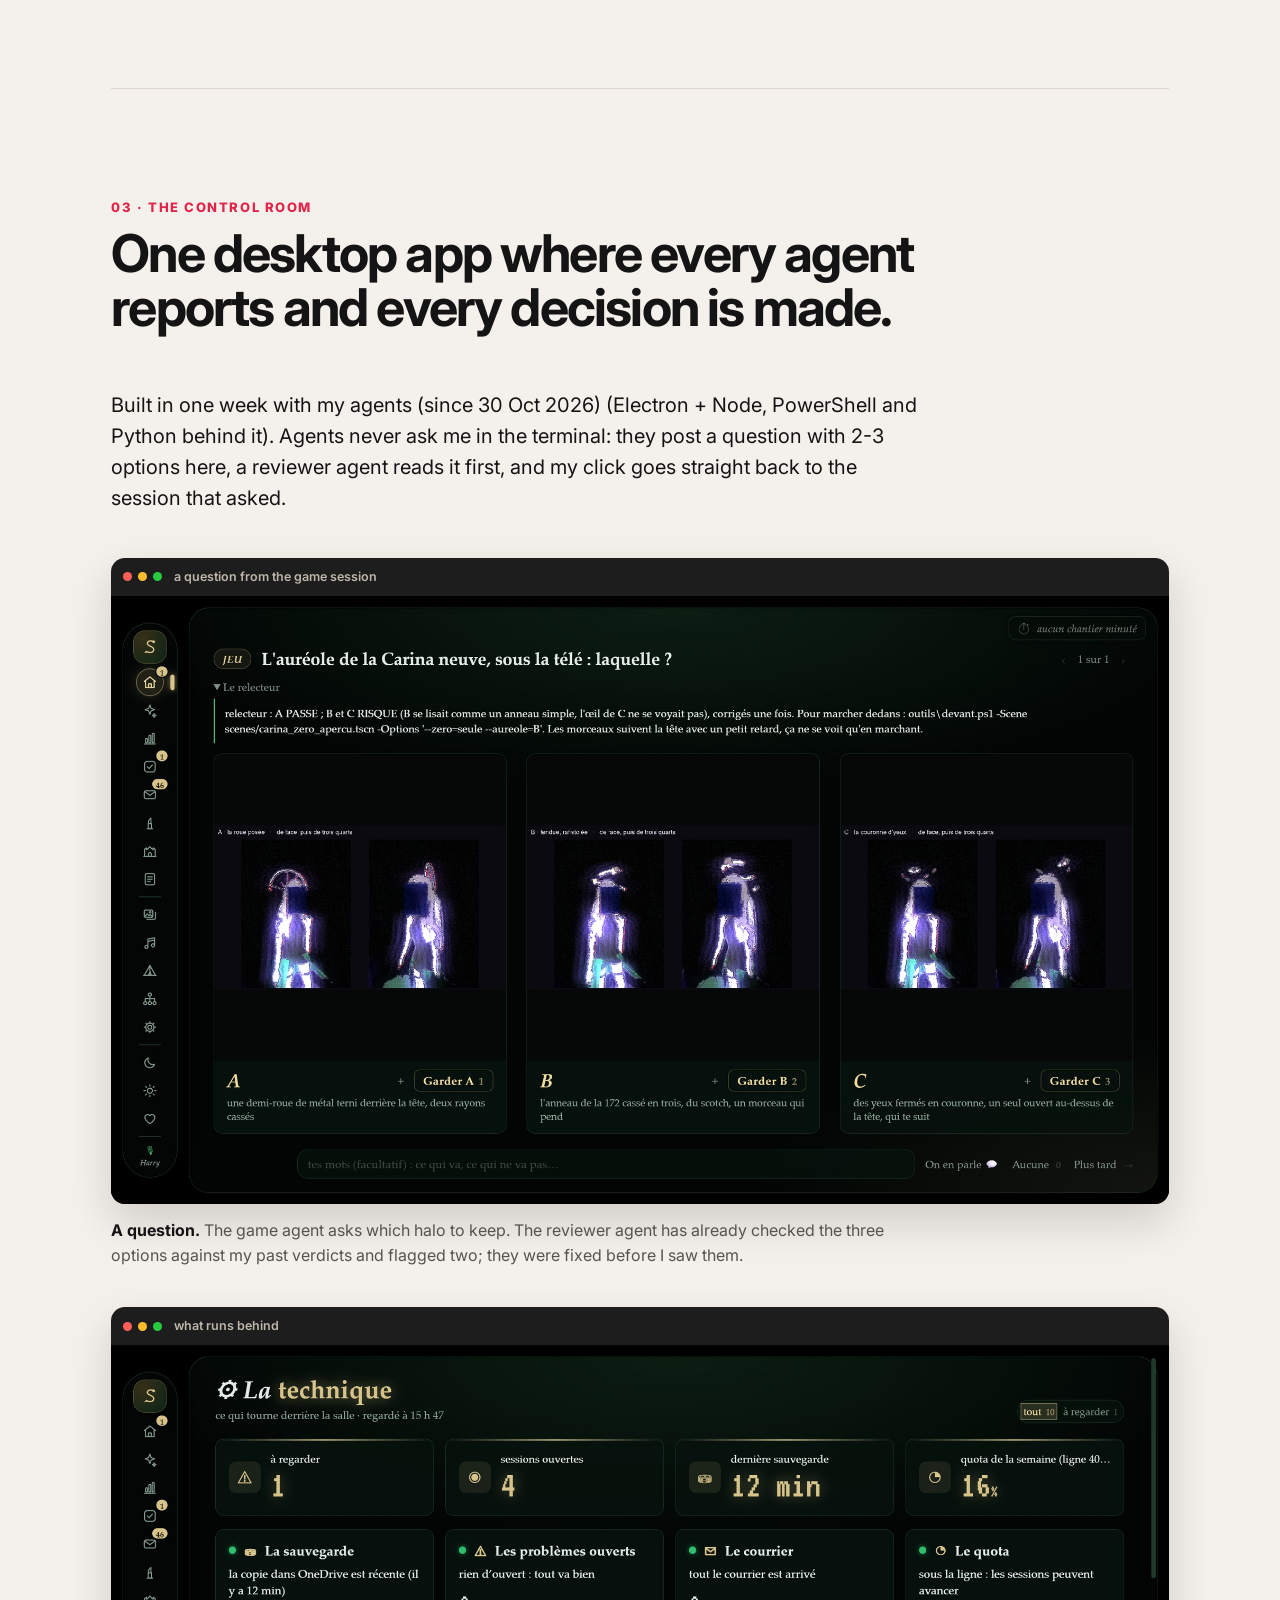
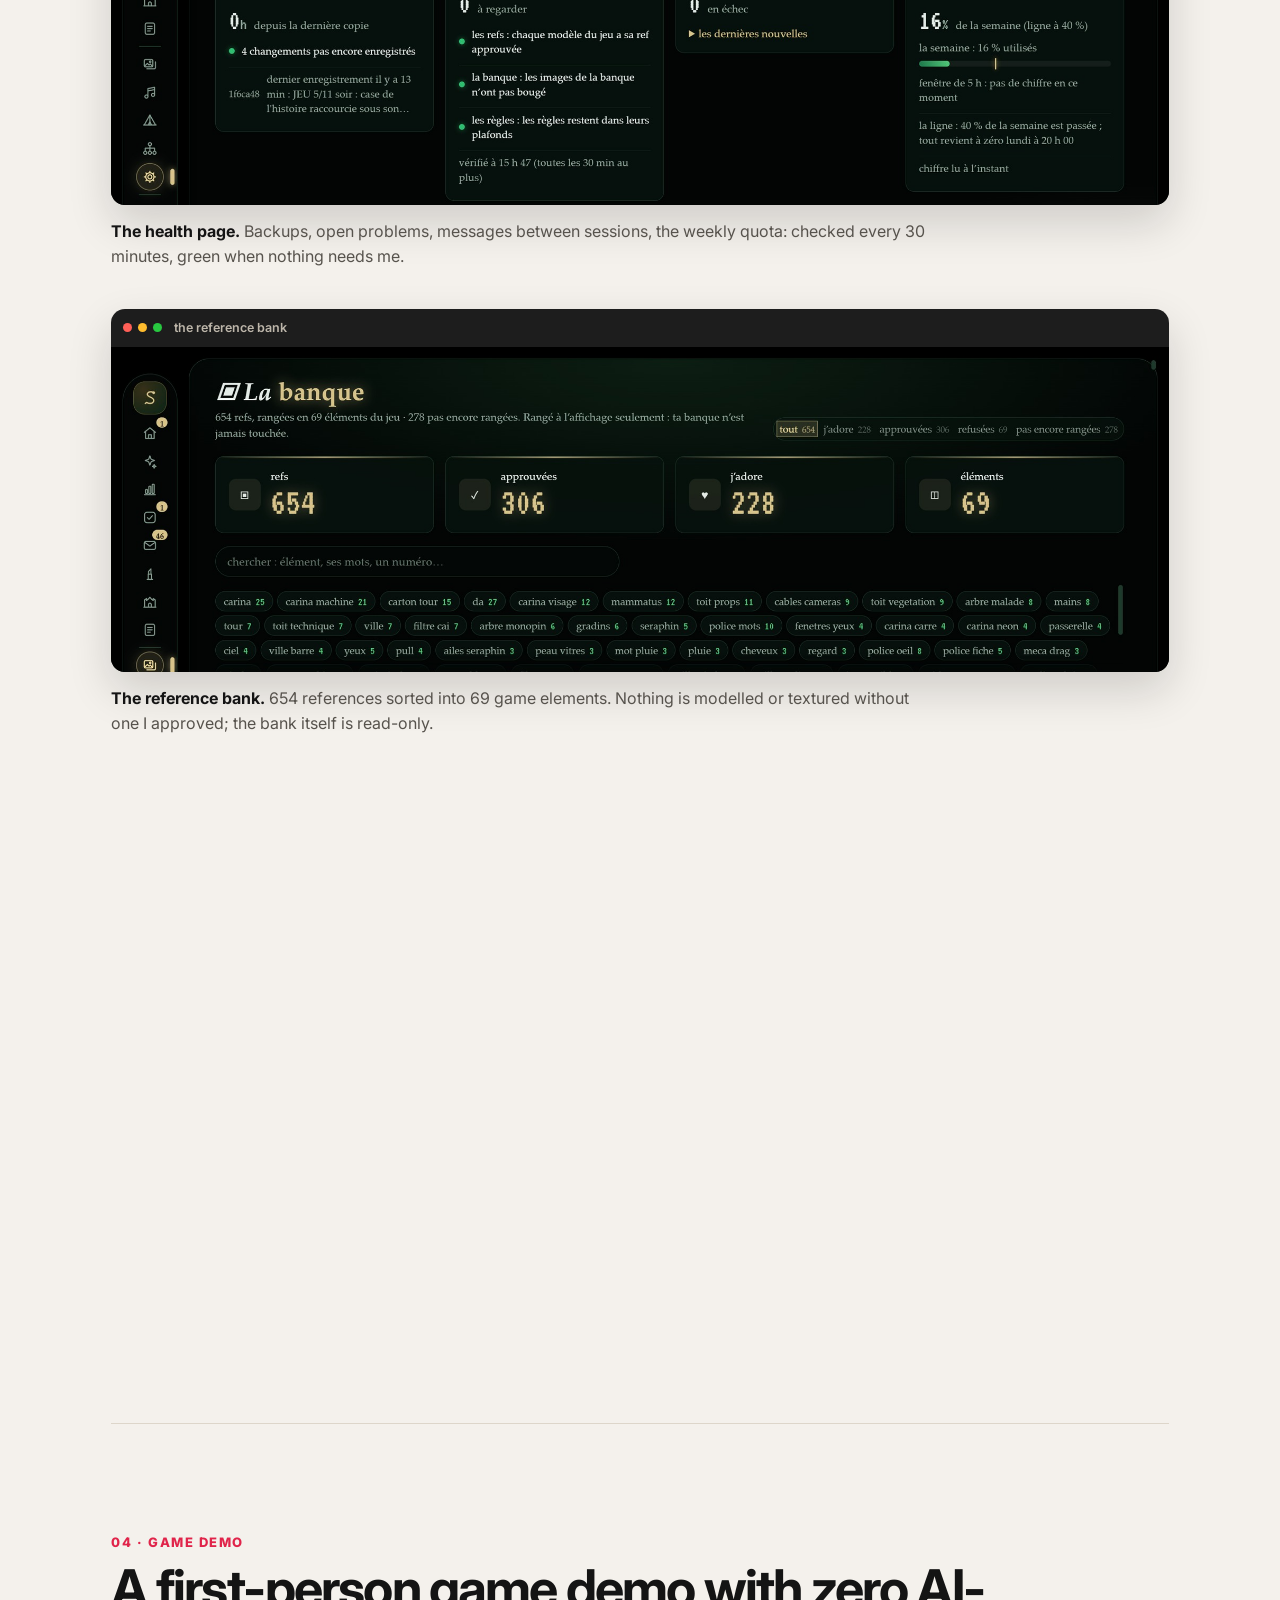
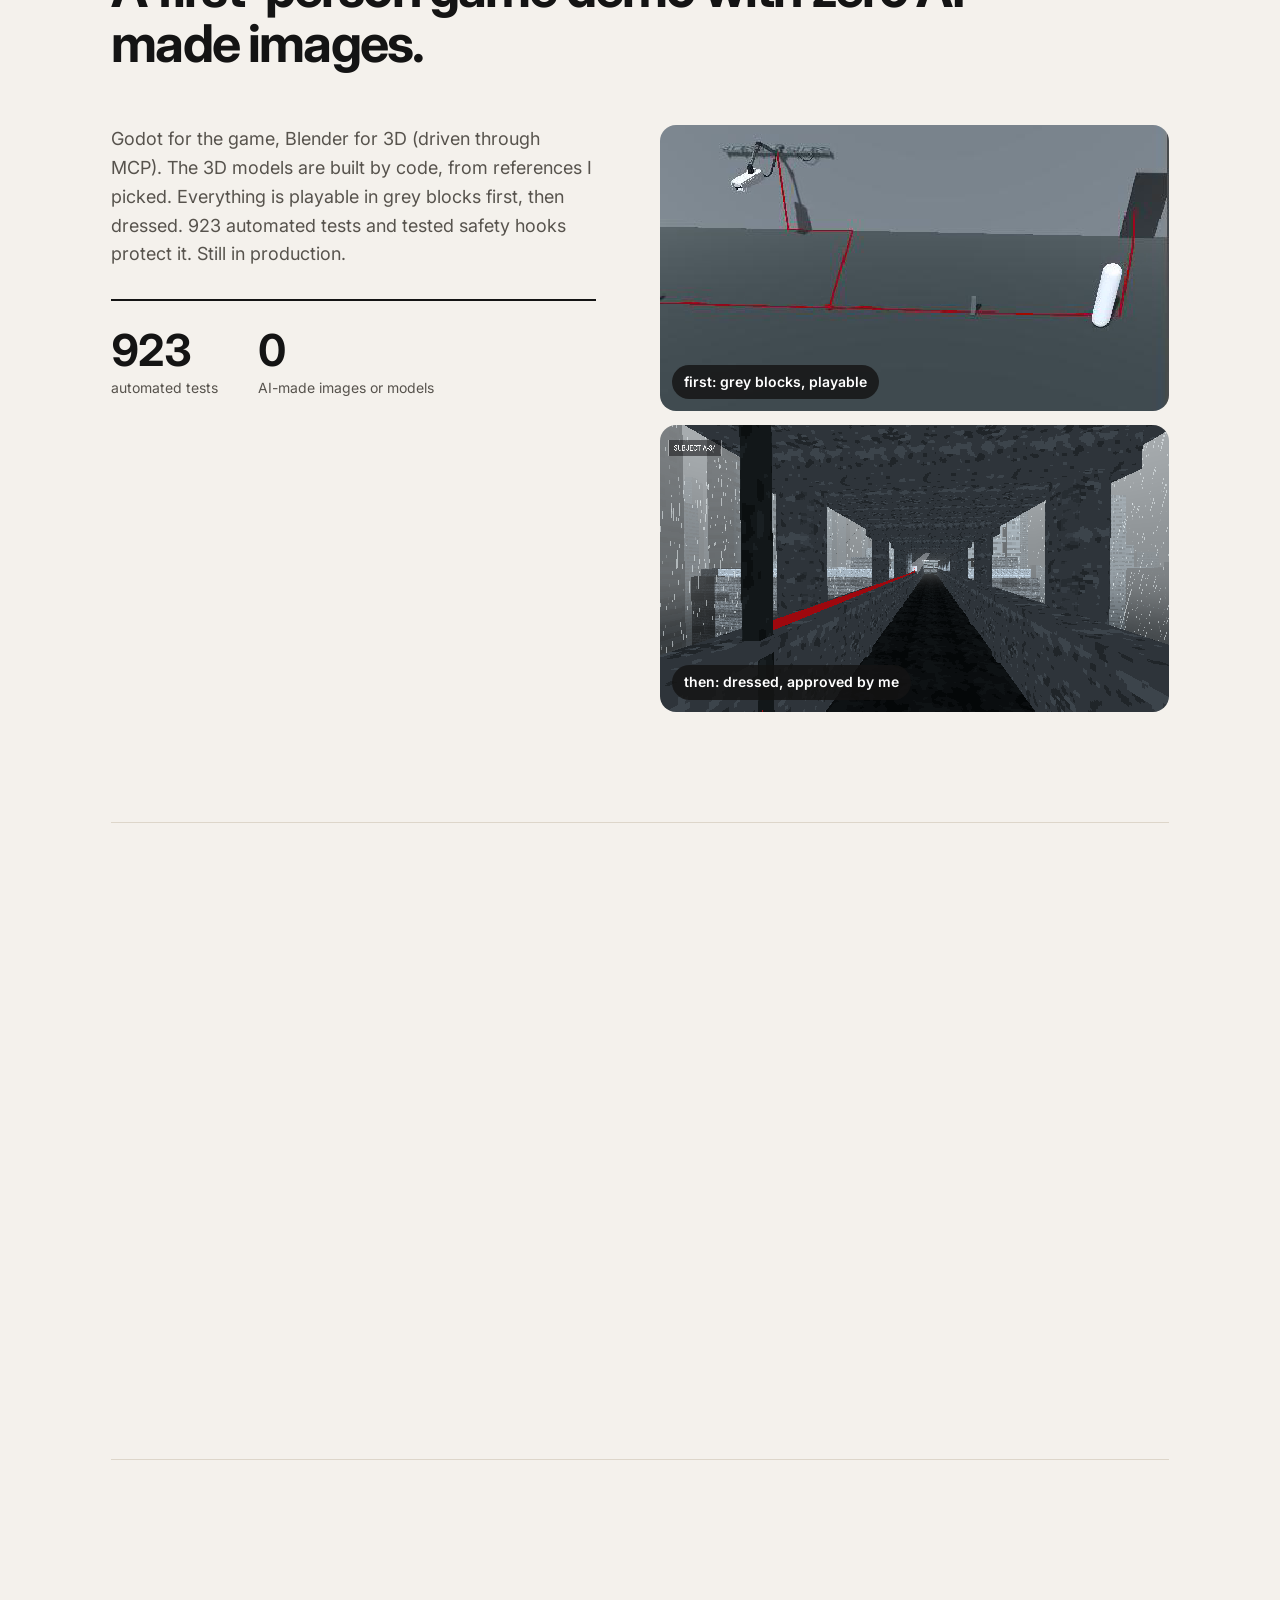
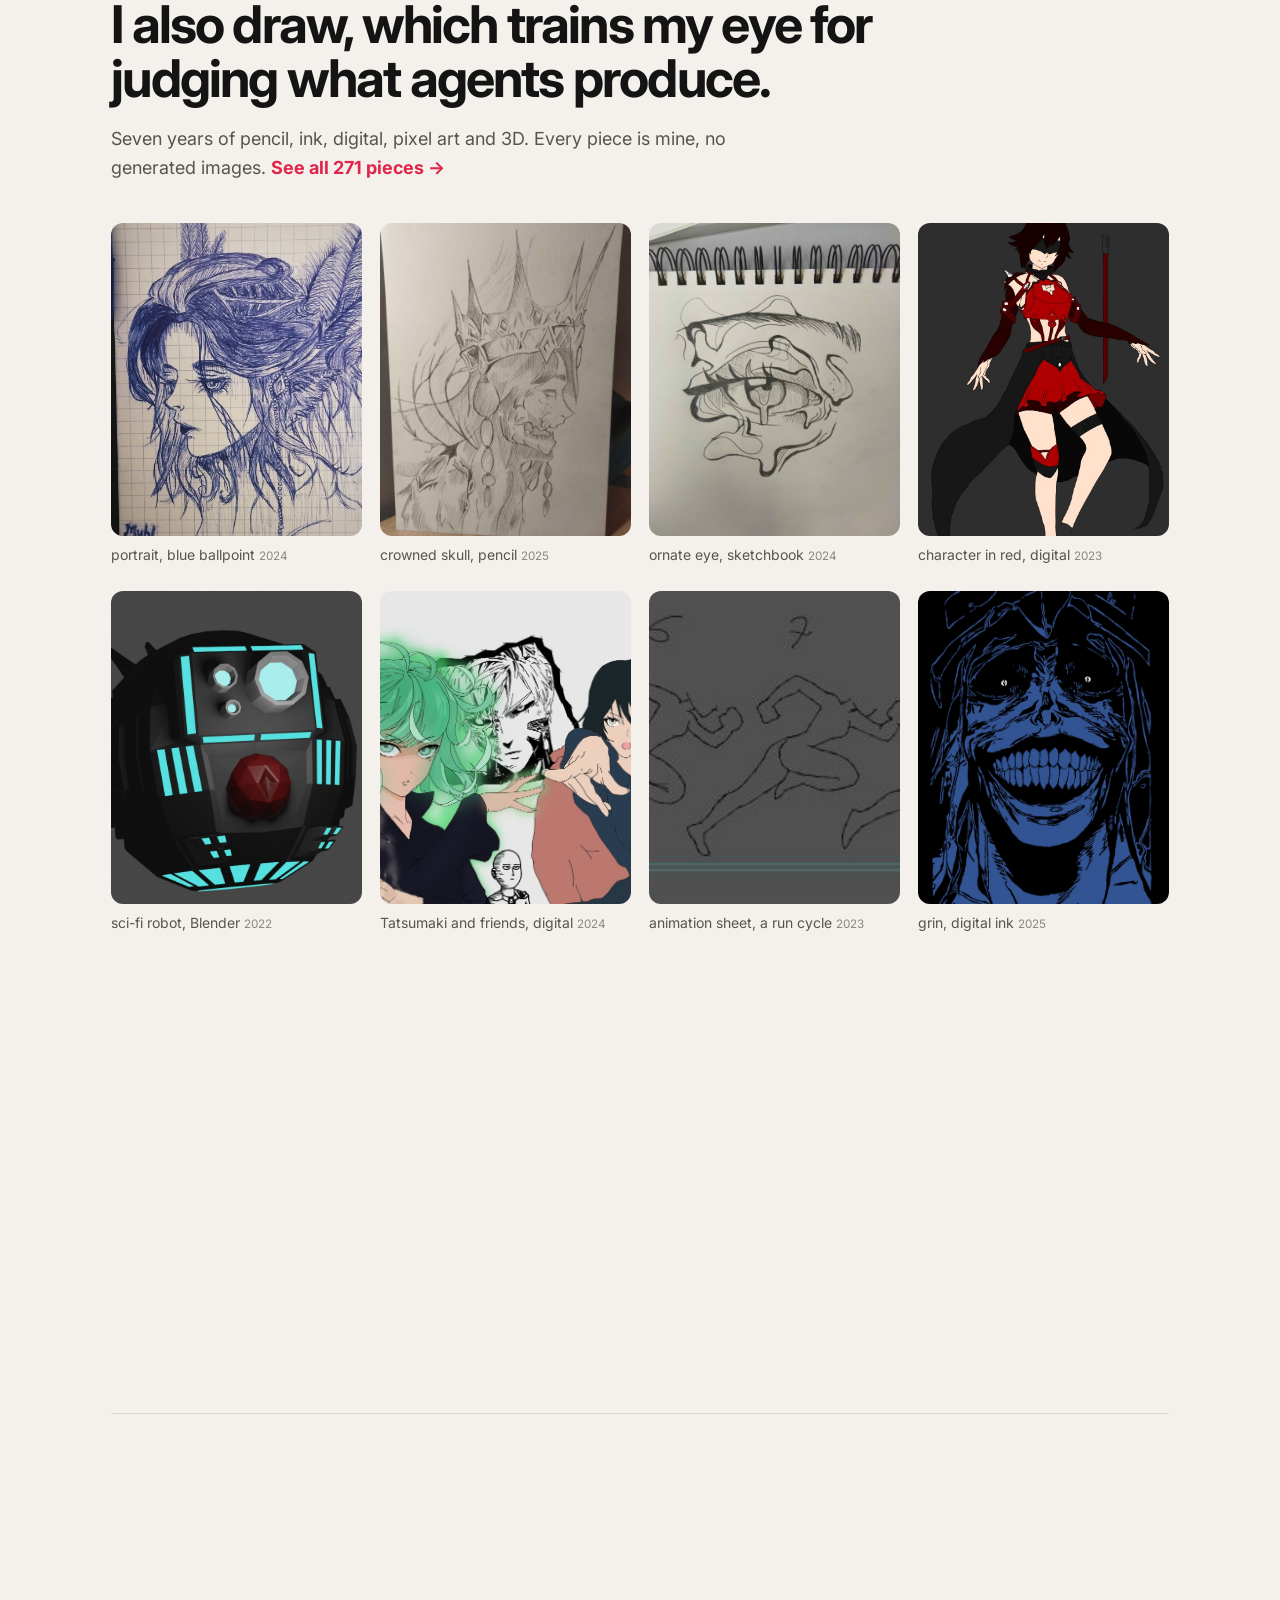
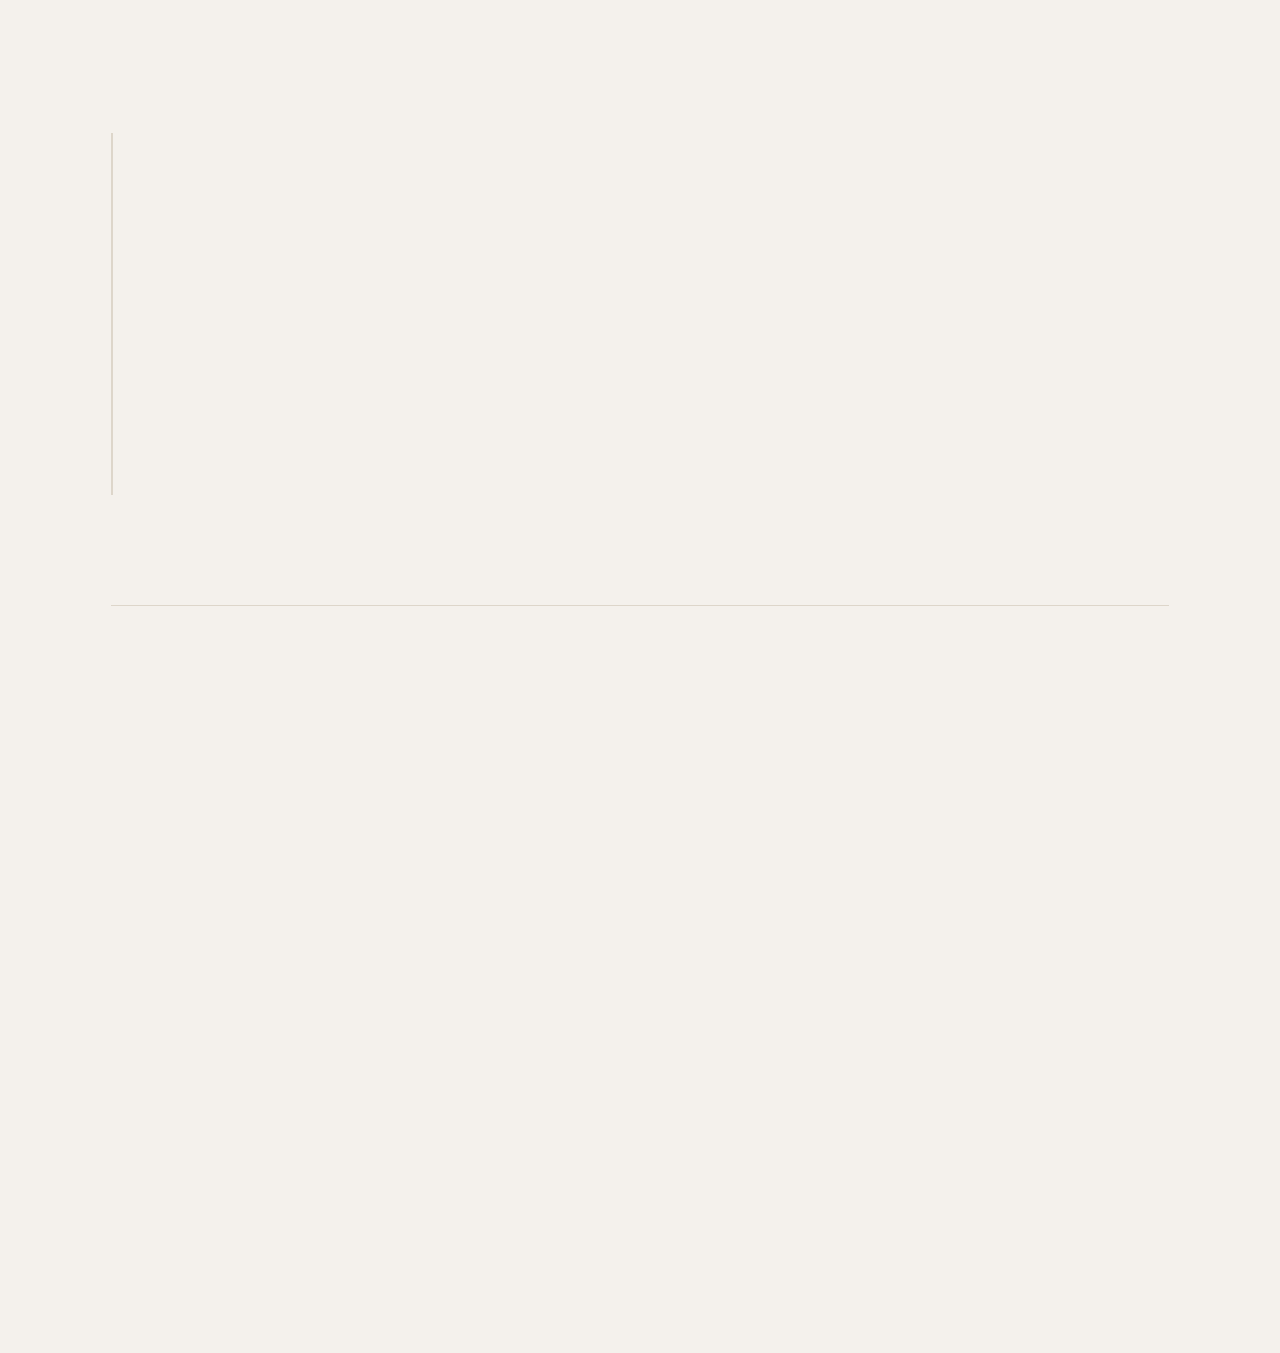
==== commit e6d22f28: "Mise à jour du 05/11 : bouton CV en PDF (anglais et français), lien vers le simulateur Roblox, captu" ====
--- a/index.html
+++ b/index.html
@@ -3,32 +3,32 @@
 <title>Carina · AI agent workflows and automation</title><meta name="description" content="Carina directs teams of Claude Code agents to build real software, with tests and guardrails. Self-taught, based in France.">
 <link rel="preconnect" href="https://fonts.googleapis.com"><link rel="preconnect" href="https://fonts.gstatic.com" crossorigin>
 <link href="https://fonts.googleapis.com/css2?family=Inter:wght@400;500;600;700;800&family=JetBrains+Mono:wght@400;600&display=swap" rel="stylesheet">
-<link rel="stylesheet" href="style.css?v=cf4921d7"><script src="site.js?v=cf4921d7"></script><script>window.JOURNAL=[["modeleur", "character model · 19,623 → 5,496 faces", ""], ["reviewer", "RISK: the spine is not at the same grain", "r"], ["modeleur", "fixed. once, like the rule says.", ""], ["tests", "672 / 672 passed", "v"], ["guard", "BLOCKED: write to the reference bank", "r"], ["queue", "waiting for her verdict…", "g"], ["her", "“not yet”", "j"], ["everyone", "back to work", ""]];</script></head><body>
+<link rel="stylesheet" href="style.css?v=67b5f2f9"><script src="site.js?v=67b5f2f9"></script><script>window.JOURNAL=[["modeleur", "character model · 19,623 → 5,496 faces", ""], ["reviewer", "RISK: the spine is not at the same grain", "r"], ["modeleur", "fixed. once, like the rule says.", ""], ["tests", "923 / 923 passed", "v"], ["guard", "BLOCKED: write to the reference bank", "r"], ["queue", "waiting for her verdict…", "g"], ["her", "“not yet”", "j"], ["everyone", "back to work", ""]];</script></head><body>
 
 <div class="lecture"></div>
 <header class="haut"><a class="nom" href="#">Carina Chirouter</a>
 <nav><a href="#enfants"><span lang="en">Kids’ game</span><span lang="fr">Jeu enfants</span></a><a href="#studio"><span lang="en">Agent studio</span><span lang="fr">Studio d’agents</span></a><a href="#jeu"><span lang="en">Game demo</span><span lang="fr">Démo de jeu</span></a><a href="#securite"><span lang="en">Security</span><span lang="fr">Sécurité</span></a><a href="#dessins"><span lang="en">Drawings</span><span lang="fr">Dessins</span></a><a href="#contact">Contact</a></nav>
-<div class="droite"><button type="button" data-langue><span lang="en">FR</span><span lang="fr">EN</span></button><a class="btn noir" href="cv.html">CV</a></div></header>
+<div class="droite"><button type="button" data-langue><span lang="en">FR</span><span lang="fr">EN</span></button><a class="btn noir" href="cv.html">CV</a><a class="btn pdf" lang="en" href="Carina_Chirouter_CV.pdf" download>⬇ <span class="long">Download the CV (</span>PDF<span class="long">)</span></a><a class="btn pdf" lang="fr" href="Carina_Chirouter_CV_FR.pdf" download>⬇ <span class="long">Télécharger le CV (</span>PDF<span class="long">)</span></a></div></header>
 <main>
 <section class="accueil sombre"><div class="ouverture a">
 <div class="texte"><div class="qui apparait">Carina Chirouter</div>
 <h1 data-mots><span lang="en">I direct AI agents. <em>They redo the work until it’s right.</em></span><span lang="fr">Je dirige des agents IA. <em>Ils reprennent le travail jusqu’à ce qu’il soit juste.</em></span></h1>
 <p class="sous apparait"><span lang="en">I design multi-agent workflows. The AI generates code under constraints; I write the validation rules, review what it produces, lock it down with tested guardrails, and decide when it ships.</span><span lang="fr">Je conçois des workflows multi-agents. L’IA génère le code sous contraintes ; j’écris les règles de validation, je relis ce qu’elle produit, je la verrouille avec des garde-fous testés et je décide quand c’est prêt.</span></p>
 <div class="outils apparait">Claude Code · Python · PowerShell · Git · <span lang="en">automated tests</span><span lang="fr">tests automatiques</span> · Human-in-the-loop</div>
-<div class="cherche apparait"><span lang="en">Looking for a junior AI role · remote or relocation · available now</span><span lang="fr">Je cherche un poste junior en IA · à distance ou avec déménagement · disponible tout de suite</span></div>
-<div class="liens apparait"><a class="btn rose" href="#enfants"><span lang="en">See 3 projects ↓</span><span lang="fr">Voir 3 projets ↓</span></a><a class="btn clair" href="cv.html"><span lang="en">Read the CV</span><span lang="fr">Lire le CV</span></a></div>
+<div class="cherche apparait"><span lang="en">AI Workflows &amp; Automation Engineer · junior on recent AI tools (Claude Code, MCP), 7 years of self-taught dev &amp; servers · remote or relocation · available now</span><span lang="fr">AI Workflows &amp; Automation Engineer · junior sur les outils IA récents (Claude Code, MCP), 7 ans de dev et de serveurs en autodidacte · à distance ou avec déménagement · disponible tout de suite</span></div>
+<div class="liens apparait"><a class="btn rose" href="#enfants"><span lang="en">See 4 projects ↓</span><span lang="fr">Voir 4 projets ↓</span></a><a class="btn clair" href="cv.html"><span lang="en">Read the CV</span><span lang="fr">Lire le CV</span></a></div>
 <div class="mini apparait"><video src="media/tiktok.mp4" poster="media/tiktok.jpg" autoplay muted loop playsinline preload="metadata"></video><span><span lang="en">Side project: I also film TikToks inside my game.</span><span lang="fr">À côté : je tourne aussi des TikToks dans mon jeu.</span></span></div>
 </div>
 </div></section>
 <section class="section" id="equipe"><div class="num apparait"><span lang="en">For your team</span><span lang="fr">Pour votre équipe</span></div>
 <h2 class="apparait"><span lang="en">Simple office automations, in an afternoon.</span><span lang="fr">Des automatisations de bureau simples, en une après-midi.</span></h2>
 <p class="chapo apparait"><span lang="en">Sorting e-mails, an automatic report, connecting two tools. <b>Real use case, built for myself (a monitoring and scoring pipeline):</b> every morning, code reads official careers pages and job boards (no scraping) and applies hard filters; a Claude agent with no tools at all scores each offer against my profile and drafts a tailored CV and cover letter; a notification reaches my PC and my phone. Nothing is ever sent automatically: I read every application and send it myself.</span><span lang="fr">Trier des e-mails, un rapport automatique, relier deux outils. <b>Cas d’usage réel, fait pour moi (une chaîne de veille et de scoring) :</b> chaque matin, du code lit les pages carrières et les sites d’offres officiels (aucun scraping) et applique des filtres stricts ; un agent Claude sans aucun outil note chaque offre d’après mon profil et prépare un CV et une lettre adaptés ; une notification arrive sur mon PC et mon téléphone. Rien n’est jamais envoyé automatiquement : je relis chaque candidature et je l’envoie moi-même.</span></p></section>
-<section class="cas" id="enfants"><div class="tete apparait"><div class="num">01 · <span lang="en">Roblox game for kids</span><span lang="fr">Jeu Roblox pour enfants</span></div><h2><span lang="en">A kids’ game, built by my agents in 19 days.</span><span lang="fr">Un jeu pour enfants, construit par mes agents en 19 jours.</span></h2></div><div class="corps"><div class="recit"><div class="ligne apparait"><p><span lang="en">A collect-them-all game for 7-12 year-olds, on Roblox. The agents wrote about 46,000 lines of code. Because the players are minors, I set ethical guardrails first: no paid randomness (no loot boxes), clear prices. 62 Python simulators replayed the whole economy and every price automatically before any child saw them.</span><span lang="fr">Un jeu à collectionner pour les 7-12 ans, sur Roblox. Les agents ont écrit environ 46 000 lignes de code. Parce que les joueurs sont mineurs, j’ai d’abord posé des garde-fous éthiques : pas de hasard payant (pas de loot box), des prix clairs. 62 simulateurs en Python ont rejoué automatiquement toute l’économie et chaque prix avant qu’un enfant les voie.</span></p></div><div class="resultat apparait"><div><b data-compte="19"><span lang="en">19</span><span lang="fr">19</span></b><span><span lang="en">days to build it</span><span lang="fr">jours pour le construire</span></span></div><div><b data-compte="62"><span lang="en">62</span><span lang="fr">62</span></b><span><span lang="en">automated price simulators</span><span lang="fr">simulateurs automatiques des prix</span></span></div></div></div><figure class="visuel apparait"><div class="ecran video "><span class="barre"><i></i><i></i><i></i><span lang="en">the game · Hatch Squishy Slimes, live on Roblox</span><span lang="fr">le jeu · Hatch Squishy Slimes, en ligne sur Roblox</span></span><video src="media/roblox.mp4" poster="media/roblox.jpg" autoplay muted loop playsinline preload="metadata"></video></div></figure></div></section><section class="cas" id="studio"><div class="tete apparait"><div class="num">02 · <span lang="en">Multi-agent studio</span><span lang="fr">Studio multi-agents</span></div><h2><span lang="en">About twenty AI agents, one job each. Nothing goes in without my yes.</span><span lang="fr">Une vingtaine d’agents IA, un métier chacun. Rien n’entre sans mon oui.</span></h2></div><div class="corps"><div class="recit"><div class="ligne apparait"><p><span lang="en">Multi-agent orchestration with Claude Code, driven straight from the terminal inside the project’s Git repository, not from a chat window. Each agent has a written role (modeller, reviewer, tester…): its instructions, the tools it may use and what it is forbidden to do. Each task goes to a fresh agent, isolated on its own copy of the project (one git worktree per agent). Automated tests run first; then the work waits in my review queue (human-in-the-loop): it is merged only when the checks are green and I approve. When the same mistake comes back, I don’t add one more line to the prompt: I add an automated test or a hook (a guardrail) the agent cannot get around.</span><span lang="fr">Orchestration multi-agents avec Claude Code, pilotée directement depuis le terminal, dans le dépôt Git du projet, pas dans une fenêtre de discussion. Chaque agent a un rôle écrit (modeleur, relecteur, testeur…) : ses consignes, les outils qu’il a le droit d’utiliser et ce qui lui est interdit. Chaque tâche est confiée à un agent neuf, isolé sur sa propre copie du projet (un git worktree par agent). Les tests automatiques passent d’abord ; puis le travail attend dans ma file de revue (human-in-the-loop) : il n’est fusionné que si les tests sont verts et que je dis oui. Quand la même erreur revient, je n’ajoute pas une ligne de plus au prompt : j’ajoute un test automatique ou un hook (un garde-fou) que l’agent ne peut pas contourner.</span></p></div><div class="resultat apparait"><div><b data-compte="~20"><span lang="en">~20</span><span lang="fr">~20</span></b><span><span lang="en">AI agents, one job each</span><span lang="fr">agents IA, un métier chacun</span></span></div><div><b data-compte="172"><span lang="en">172</span><span lang="fr">172</span></b><span><span lang="en">decisions by me in 3 days</span><span lang="fr">décisions de ma part en 3 jours</span></span></div></div><div class="voir apparait"><a class="btn noir" href="https://github.com/Muhlasse/solo-agent-studio"><span lang="en">See the agents’ rules on GitHub →</span><span lang="fr">Voir les règles des agents sur GitHub →</span></a></div></div><figure class="visuel apparait"><a class="ecran" href="img/preuves/salle.jpg" data-zoom><span class="barre"><i></i><i></i><i></i><span lang="en">my review interface · live</span><span lang="fr">mon interface de revue · en direct</span></span><img loading="lazy" src="img/preuves/salle.jpg" alt="review interface"></a></figure></div></section><section class="cas" id="jeu"><div class="tete apparait"><div class="num">03 · <span lang="en">Game demo</span><span lang="fr">Démo de jeu</span></div><h2><span lang="en">A first-person game demo with zero AI-made images.</span><span lang="fr">Une démo de jeu à la première personne, sans aucune image faite par IA.</span></h2></div><div class="corps"><div class="recit"><div class="ligne apparait"><p><span lang="en">Godot for the game, Blender for 3D (driven through MCP). The 3D models are built by code, from references I picked. Everything is playable in grey blocks first, then dressed. 672 automated tests and tested safety hooks protect it. Still in production.</span><span lang="fr">Godot pour le jeu, Blender pour la 3D (piloté par MCP). Les modèles 3D sont construits par du code, d’après des références que j’ai choisies. Tout est jouable en blocs gris d’abord, puis habillé. 672 tests automatiques et des hooks de sécurité testés le protègent. Encore en production.</span></p></div><div class="resultat apparait"><div><b data-compte="672"><span lang="en">672</span><span lang="fr">672</span></b><span><span lang="en">automated tests</span><span lang="fr">tests automatiques</span></span></div><div><b data-compte="0"><span lang="en">0</span><span lang="fr">0</span></b><span><span lang="en">AI-made images or models</span><span lang="fr">image ou modèle fait par IA</span></span></div></div></div><figure class="visuel apparait"><div class="avant-apres"><div><img loading="lazy" src="img/jeu/gris.png" alt=""><span><span lang="en">first: grey blocks, playable</span><span lang="fr">d’abord : blocs gris, jouable</span></span></div><div><img loading="lazy" src="img/jeu/habille.png" alt=""><span><span lang="en">then: dressed, approved by me</span><span lang="fr">ensuite : habillé, validé par moi</span></span></div></div></figure></div></section>
+<section class="cas" id="enfants"><div class="tete apparait"><div class="num">01 · <span lang="en">Roblox game for kids</span><span lang="fr">Jeu Roblox pour enfants</span></div><h2><span lang="en">A kids’ game, built by my agents in 19 days.</span><span lang="fr">Un jeu pour enfants, construit par mes agents en 19 jours.</span></h2></div><div class="corps"><div class="recit"><div class="ligne apparait"><p><span lang="en">A collect-them-all game for 7-12 year-olds, on Roblox. The agents wrote about 46,000 lines of code. Because the players are minors, I set ethical guardrails first: no paid randomness (no loot boxes), clear prices. 62 Python simulators (<a class="lien" href="https://github.com/Muhlasse/roblox-economy-simulator">the main one is on GitHub</a>) replayed the whole economy and every price automatically before any child saw them.</span><span lang="fr">Un jeu à collectionner pour les 7-12 ans, sur Roblox. Les agents ont écrit environ 46 000 lignes de code. Parce que les joueurs sont mineurs, j’ai d’abord posé des garde-fous éthiques : pas de hasard payant (pas de loot box), des prix clairs. 62 simulateurs en Python (<a class="lien" href="https://github.com/Muhlasse/roblox-economy-simulator">le principal est sur GitHub</a>) ont rejoué automatiquement toute l’économie et chaque prix avant qu’un enfant les voie.</span></p></div><div class="resultat apparait"><div><b data-compte="19"><span lang="en">19</span><span lang="fr">19</span></b><span><span lang="en">days to build it</span><span lang="fr">jours pour le construire</span></span></div><div><b data-compte="62"><span lang="en">62</span><span lang="fr">62</span></b><span><span lang="en">automated price simulators</span><span lang="fr">simulateurs automatiques des prix</span></span></div></div></div><figure class="visuel apparait"><div class="ecran video "><span class="barre"><i></i><i></i><i></i><span lang="en">the game · Hatch Squishy Slimes, live on Roblox</span><span lang="fr">le jeu · Hatch Squishy Slimes, en ligne sur Roblox</span></span><video src="media/roblox.mp4" poster="media/roblox.jpg" autoplay muted loop playsinline preload="metadata"></video></div></figure></div></section><section class="cas" id="studio"><div class="tete apparait"><div class="num">02 · <span lang="en">Multi-agent studio</span><span lang="fr">Studio multi-agents</span></div><h2><span lang="en">About twenty AI agents, one job each. Nothing goes in without my yes.</span><span lang="fr">Une vingtaine d’agents IA, un métier chacun. Rien n’entre sans mon oui.</span></h2></div><div class="corps"><div class="recit"><div class="ligne apparait"><p><span lang="en">Multi-agent orchestration with Claude Code and a custom orchestrator (PowerShell + Python, no agent framework), driven straight from the terminal inside the project’s Git repository, not from a chat window. Each agent has a written role (modeller, reviewer, tester…): its instructions, the tools it may use and what it is forbidden to do. Each task goes to a fresh agent, isolated on its own copy of the project (one git worktree per agent). Then the work waits in my review queue (human-in-the-loop): nothing is merged without my yes, and before every commit a check makes sure no test was dropped. When the same mistake comes back, I don’t add one more line to the prompt: I add an automated test or a hook (a guardrail) the agent cannot get around.</span><span lang="fr">Orchestration multi-agents avec Claude Code et un orchestrateur maison (PowerShell + Python, sans framework d’agents), pilotée directement depuis le terminal, dans le dépôt Git du projet, pas dans une fenêtre de discussion. Chaque agent a un rôle écrit (modeleur, relecteur, testeur…) : ses consignes, les outils qu’il a le droit d’utiliser et ce qui lui est interdit. Chaque tâche est confiée à un agent neuf, isolé sur sa propre copie du projet (un git worktree par agent). Puis le travail attend dans ma file de revue (human-in-the-loop) : rien n’est fusionné sans mon oui, et avant chaque commit une vérification s’assure qu’aucun test n’a disparu. Quand la même erreur revient, je n’ajoute pas une ligne de plus au prompt : j’ajoute un test automatique ou un hook (un garde-fou) que l’agent ne peut pas contourner.</span></p></div><div class="resultat apparait"><div><b data-compte="~20"><span lang="en">~20</span><span lang="fr">~20</span></b><span><span lang="en">AI agents, one job each</span><span lang="fr">agents IA, un métier chacun</span></span></div><div><b data-compte="265"><span lang="en">265</span><span lang="fr">265</span></b><span><span lang="en">decisions by me in 7 days</span><span lang="fr">décisions de ma part en 7 jours</span></span></div></div><div class="voir apparait"><a class="btn noir" href="https://github.com/Muhlasse/claude-code-guardrails"><span lang="en">See the agents’ rules on GitHub →</span><span lang="fr">Voir les règles des agents sur GitHub →</span></a><p class="fichiers"><span lang="en">Straight to the files: </span><span lang="fr">Directement aux fichiers : </span><a class="lien" href="https://github.com/Muhlasse/claude-code-guardrails/blob/master/hooks/guard.py"><span lang="en">the safety hook</span><span lang="fr">le hook de sécurité</span></a> · <a class="lien" href="https://github.com/Muhlasse/claude-code-guardrails/blob/master/hooks/tests/test_guard.py"><span lang="en">its tests</span><span lang="fr">ses tests</span></a> · <a class="lien" href="https://github.com/Muhlasse/claude-code-guardrails/blob/master/hooks/timer.py"><span lang="en">the timebox</span><span lang="fr">le minuteur</span></a> · <a class="lien" href="https://github.com/Muhlasse/claude-code-guardrails/blob/master/hooks/relay.py"><span lang="en">the session handoff</span><span lang="fr">le relais entre sessions</span></a> · <a class="lien" href="https://github.com/Muhlasse/claude-code-guardrails/blob/master/hooks/night.py"><span lang="en">the night runs</span><span lang="fr">le travail de nuit</span></a> · <a class="lien" href="https://github.com/Muhlasse/claude-code-guardrails/blob/master/rules/CLAUDE.md"><span lang="en">the project rules</span><span lang="fr">les règles du projet</span></a> · <a class="lien" href="https://github.com/Muhlasse/claude-code-guardrails/blob/master/agents/reviewer.md"><span lang="en">the reviewer agent’s prompt</span><span lang="fr">le prompt de l’agent relecteur</span></a></p></div></div><figure class="visuel apparait"><a class="ecran" href="img/preuves/salle_systeme_0511.jpg" data-zoom><span class="barre"><i></i><i></i><i></i><span lang="en">the system map: me, the control room, each session · 5 Nov 2026</span><span lang="fr">la carte du système : moi, la salle, chaque session · le 5 nov. 2026</span></span><img loading="lazy" src="img/preuves/salle_systeme_0511.jpg" alt="system map"></a></figure></div></section><section class="cas" id="salle"><div class="tete apparait"><div class="num">03 · <span lang="en">The control room</span><span lang="fr">La salle</span></div><h2><span lang="en">One desktop app where every agent reports and every decision is made.</span><span lang="fr">Une application où chaque agent rend compte et où chaque décision se prend.</span></h2></div><p class="salle-intro apparait"><span lang="en">Built in one week with my agents (since 30 Oct 2026) (Electron + Node, PowerShell and Python behind it). Agents never ask me in the terminal: they post a question with 2-3 options here, a reviewer agent reads it first, and my click goes straight back to the session that asked.</span><span lang="fr">Construite en une semaine avec mes agents (depuis le 30 oct. 2026) (Electron + Node, PowerShell et Python derrière). Les agents ne me demandent rien dans le terminal : ils posent ici une question à 2-3 options, un agent relecteur la lit d’abord, et mon clic repart droit vers la session qui a demandé.</span></p><figure class="salle-ecran apparait"><a class="ecran" href="img/preuves/salle_accueil_0511.jpg" data-zoom><span class="barre"><i></i><i></i><i></i><span lang="en">a question from the game session</span><span lang="fr">une question de la session du jeu</span></span><img loading="lazy" src="img/preuves/salle_accueil_0511.jpg" alt="a question"></a><figcaption><span lang="en"><b>A question.</b> The game agent asks which halo to keep. The reviewer agent has already checked the three options against my past verdicts and flagged two; they were fixed before I saw them.</span><span lang="fr"><b>Une question.</b> L’agent du jeu demande quelle auréole garder. L’agent relecteur a déjà comparé les trois options à mes verdicts passés et en a signalé deux ; elles ont été corrigées avant que je les voie.</span></figcaption></figure><div class="salle-duo"><figure class="salle-ecran apparait"><a class="ecran" href="img/preuves/salle_technique_0511.jpg" data-zoom><span class="barre"><i></i><i></i><i></i><span lang="en">what runs behind</span><span lang="fr">ce qui tourne derrière</span></span><img loading="lazy" src="img/preuves/salle_technique_0511.jpg" alt="technical health"></a><figcaption><span lang="en"><b>The health page.</b> Backups, open problems, messages between sessions, the weekly quota: checked every 30 minutes, green when nothing needs me.</span><span lang="fr"><b>La santé.</b> Sauvegardes, problèmes ouverts, courrier entre sessions, quota de la semaine : vérifiés toutes les 30 minutes, au vert quand rien ne m’attend.</span></figcaption></figure><figure class="salle-ecran apparait"><a class="ecran" href="img/preuves/salle_banque_0511.jpg" data-zoom><span class="barre"><i></i><i></i><i></i><span lang="en">the reference bank</span><span lang="fr">la banque de références</span></span><img loading="lazy" src="img/preuves/salle_banque_0511.jpg" alt="reference bank"></a><figcaption><span lang="en"><b>The reference bank.</b> 654 references sorted into 69 game elements. Nothing is modelled or textured without one I approved; the bank itself is read-only.</span><span lang="fr"><b>La banque.</b> 654 références rangées en 69 éléments du jeu. Rien n’est modélisé ni texturé sans une ref que j’ai approuvée ; la banque elle-même est en lecture seule.</span></figcaption></figure></div><div class="bande apparait"><div class="num"><span lang="en">In numbers</span><span lang="fr">En chiffres</span></div><p class="bande-texte"><span lang="en">Every session reports here and every decision is made here. The system runs and maintains itself: a session that has read too much hands over to a fresh one, a reviewer agent screens each question before it reaches me, a recurring error becomes a test or a hook.</span><span lang="fr">Chaque session y rend compte, chaque décision s’y prend. Le système tourne et s’entretient seul : une session qui a trop lu passe le relais à une neuve, un agent relecteur filtre chaque question avant qu’elle m’arrive, une erreur qui revient devient un test ou un hook.</span></p><ul class="bande-liste"><li><b><span lang="en">Lean on tokens.</span><span lang="fr">Économe en tokens.</span></b> <span lang="en">Long reads go to sub-agents, a plugin reads huge logs outline-first, 97&nbsp;% of the traffic is served from the prompt cache, night runs are paced on the quota.</span><span lang="fr">Les longues lectures partent chez des sous-agents, un plugin lit les gros journaux par le sommaire d’abord, 97&nbsp;% du trafic sort du cache, les nuits avancent au rythme du quota.</span></li><li><b><span lang="en">Reuse before building.</span><span lang="fr">Reprendre avant de construire.</span></b> <span lang="en">Before anything new, an agent looks for GitHub projects with over 1,000 stars that already solved it; licences are sorted automatically and nothing is run before it is checked.</span><span lang="fr">Avant toute piste neuve, un agent cherche les projets GitHub à plus de 1 000 étoiles qui l’ont déjà résolue ; les licences sont triées automatiquement et rien n’est exécuté avant vérification.</span></li></ul><div class="resultat"><div><b><span lang="en">4.8B</span><span lang="fr">4,8 Md</span></b><span><span lang="en">tokens processed, 97&nbsp;% re-read from the prompt cache</span><span lang="fr">tokens traités, dont 97&nbsp;% relus depuis le cache</span></span></div><div><b><span lang="en">25.4M</span><span lang="fr">25,4 M</span></b><span><span lang="en">tokens written by the models</span><span lang="fr">tokens écrits par les modèles</span></span></div><div><b data-compte="659"><span lang="en">659</span><span lang="fr">659</span></b><span><span lang="en">Claude Code sessions, 407 of them delegated sub-agents</span><span lang="fr">sessions Claude Code, dont 407 sous-agents délégués</span></span></div><div><b data-compte="237"><span lang="en">237</span><span lang="fr">237</span></b><span><span lang="en">of my 265 decisions screened first by the reviewer agent</span><span lang="fr">de mes 265 décisions filtrées d’abord par l’agent relecteur</span></span></div></div><p class="bande-note"><span lang="en">27 Oct – 5 Nov 2026, counted from the Claude Code transcripts: 109M input tokens, 4.67B read from the cache, 25.4M output; 36,669 tool calls, 1,269 of them in Blender via MCP.</span><span lang="fr">Du 27 oct. au 5 nov. 2026, comptés dans les conversations Claude Code : 109 M tokens en entrée, 4,67 Md lus depuis le cache, 25,4 M en sortie ; 36 669 appels d’outils, dont 1 269 dans Blender via MCP.</span></p></div></section><section class="cas" id="jeu"><div class="tete apparait"><div class="num">04 · <span lang="en">Game demo</span><span lang="fr">Démo de jeu</span></div><h2><span lang="en">A first-person game demo with zero AI-made images.</span><span lang="fr">Une démo de jeu à la première personne, sans aucune image faite par IA.</span></h2></div><div class="corps"><div class="recit"><div class="ligne apparait"><p><span lang="en">Godot for the game, Blender for 3D (driven through MCP). The 3D models are built by code, from references I picked. Everything is playable in grey blocks first, then dressed. 923 automated tests and tested safety hooks protect it. Still in production.</span><span lang="fr">Godot pour le jeu, Blender pour la 3D (piloté par MCP). Les modèles 3D sont construits par du code, d’après des références que j’ai choisies. Tout est jouable en blocs gris d’abord, puis habillé. 923 tests automatiques et des hooks de sécurité testés le protègent. Encore en production.</span></p></div><div class="resultat apparait"><div><b data-compte="923"><span lang="en">923</span><span lang="fr">923</span></b><span><span lang="en">automated tests</span><span lang="fr">tests automatiques</span></span></div><div><b data-compte="0"><span lang="en">0</span><span lang="fr">0</span></b><span><span lang="en">AI-made images or models</span><span lang="fr">image ou modèle fait par IA</span></span></div></div></div><figure class="visuel apparait"><div class="avant-apres"><div><img loading="lazy" src="img/jeu/gris.png" alt=""><span><span lang="en">first: grey blocks, playable</span><span lang="fr">d’abord : blocs gris, jouable</span></span></div><div><img loading="lazy" src="img/jeu/habille.png" alt=""><span><span lang="en">then: dressed, approved by me</span><span lang="fr">ensuite : habillé, validé par moi</span></span></div></div></figure></div></section>
 <section class="section" id="securite"><div class="num apparait">04 · <span lang="en">Security</span><span lang="fr">Sécurité</span></div>
 <h2 class="apparait"><span lang="en">AI is easy to use. I make it safe to use.</span><span lang="fr">L’IA, tout le monde s’en sert. Moi, je la rends sûre.</span></h2>
 <ul class="petits">
 <li class="apparait"><b><span lang="en">Guardrails that are tested</span><span lang="fr">Des garde-fous testés</span></b><span lang="en">Hooks block dangerous actions before they happen: an agent cannot write to the main branch, push, or touch protected files. The hooks have their own tests.</span><span lang="fr">Des hooks bloquent les actions dangereuses avant qu’elles arrivent : un agent ne peut pas écrire sur la branche principale, pousser, ni toucher aux fichiers protégés. Les hooks ont leurs propres tests.</span></li>
-<li class="apparait"><b><span lang="en">Prompt injection</span><span lang="fr">L’injection de prompt</span></b><span lang="en">Text from the internet (job offers, web pages) is only read by an agent with no tools: even if a page tries to manipulate it, it can do nothing.</span><span lang="fr">Le texte venu d’internet (offres d’emploi, pages web) n’est lu que par un agent sans aucun outil : même si une page essaie de le manipuler, il ne peut rien faire.</span></li>
+<li class="apparait"><b><span lang="en">Prompt injection</span><span lang="fr">L’injection de prompt</span></b><span lang="en">The #1 risk in the OWASP Top 10 for LLM applications (LLM01). Text from the internet (job offers, web pages) is only read by an agent with no tools: even if a page tries to manipulate it, it can do nothing.</span><span lang="fr">Le risque n°1 du Top 10 OWASP pour les applications LLM (LLM01). Le texte venu d’internet (offres d’emploi, pages web) n’est lu que par un agent sans aucun outil : même si une page essaie de le manipuler, il ne peut rien faire.</span></li>
 <li class="apparait"><b><span lang="en">Personal data</span><span lang="fr">Les données personnelles</span></b><span lang="en">Phone notifications carry nothing personal. Before a project goes public, a script checks that no private data leaks into it.</span><span lang="fr">Les notifications sur téléphone ne contiennent rien de personnel. Avant qu’un projet devienne public, un script vérifie qu’aucune donnée privée n’y fuit.</span></li>
 <li class="apparait"><b><span lang="en">AI mistakes and bias</span><span lang="fr">Les erreurs et les biais de l’IA</span></b><span lang="en">When the AI makes the same error again and again (a systematic bias), it becomes an automated test, not a hope. A reviewer agent and I check the result before it counts.</span><span lang="fr">Quand l’IA refait sans cesse la même erreur (un biais systématique), elle devient un test automatique, pas un espoir. Un agent relecteur et moi vérifions le résultat avant qu’il compte.</span></li>
 <li class="apparait"><b><span lang="en">Tools I install</span><span lang="fr">Les outils que j’installe</span></b><span lang="en">Never in permission-bypass mode. A new MCP server is checked before use; an installer comes from the official site, with its signature and an antivirus scan.</span><span lang="fr">Jamais en mode qui contourne les permissions. Un nouveau serveur MCP est vérifié avant usage ; un installateur vient du site officiel, avec sa signature et un scan antivirus.</span></li>
@@ -39,10 +39,10 @@
  <a class="lien" href="archive.html"><span lang="en">See all 271 pieces →</span><span lang="fr">Voir les 271 pièces →</span></a></p>
 <div class="mur"><figure class="apparait"><a href="img/v/v01.jpg" data-zoom><img loading="lazy" src="img/v/v01.jpg" alt="portrait, blue ballpoint"></a><figcaption><span lang="en">portrait, blue ballpoint</span><span lang="fr">portrait, stylo bille bleu</span> <small>2024</small></figcaption></figure><figure class="apparait"><a href="img/v/v02.jpg" data-zoom><img loading="lazy" src="img/v/v02.jpg" alt="crowned skull, pencil"></a><figcaption><span lang="en">crowned skull, pencil</span><span lang="fr">crâne couronné, crayon</span> <small>2025</small></figcaption></figure><figure class="apparait"><a href="img/v/v03.jpg" data-zoom><img loading="lazy" src="img/v/v03.jpg" alt="ornate eye, sketchbook"></a><figcaption><span lang="en">ornate eye, sketchbook</span><span lang="fr">œil orné, carnet</span> <small>2024</small></figcaption></figure><figure class="apparait"><a href="img/v/v04.jpg" data-zoom><img loading="lazy" src="img/v/v04.jpg" alt="character in red, digital"></a><figcaption><span lang="en">character in red, digital</span><span lang="fr">personnage en rouge, numérique</span> <small>2023</small></figcaption></figure><figure class="apparait"><a href="img/v/v05.jpg" data-zoom><img loading="lazy" src="img/v/v05.jpg" alt="sci-fi robot, Blender"></a><figcaption><span lang="en">sci-fi robot, Blender</span><span lang="fr">robot de science-fiction, Blender</span> <small>2022</small></figcaption></figure><figure class="apparait"><a href="img/v/v06.jpg" data-zoom><img loading="lazy" src="img/v/v06.jpg" alt="Tatsumaki and friends, digital"></a><figcaption><span lang="en">Tatsumaki and friends, digital</span><span lang="fr">Tatsumaki et la bande, numérique</span> <small>2024</small></figcaption></figure><figure class="apparait"><a href="img/v/v07.jpg" data-zoom><img loading="lazy" src="img/v/v07.jpg" alt="animation sheet, a run cycle"></a><figcaption><span lang="en">animation sheet, a run cycle</span><span lang="fr">planche d’animation, une course</span> <small>2023</small></figcaption></figure><figure class="apparait"><a href="img/v/v08.jpg" data-zoom><img loading="lazy" src="img/v/v08.jpg" alt="grin, digital ink"></a><figcaption><span lang="en">grin, digital ink</span><span lang="fr">sourire, encre numérique</span> <small>2025</small></figcaption></figure><figure class="apparait"><a href="img/v/v09.jpg" data-zoom><img loading="lazy" src="img/v/v09.jpg" alt="bee, pixel art"></a><figcaption><span lang="en">bee, pixel art</span><span lang="fr">abeille, pixel art</span> <small>2023</small></figcaption></figure><figure class="apparait"><a href="img/v/v10.jpg" data-zoom><img loading="lazy" src="img/v/v10.jpg" alt="sword in the stone, Blender"></a><figcaption><span lang="en">sword in the stone, Blender</span><span lang="fr">l’épée dans le rocher, Blender</span> <small>2023</small></figcaption></figure><figure class="apparait"><a href="img/v/v11.jpg" data-zoom><img loading="lazy" src="img/v/v11.jpg" alt="voxel diorama, Blender"></a><figcaption><span lang="en">voxel diorama, Blender</span><span lang="fr">diorama en voxels, Blender</span> <small>2023</small></figcaption></figure><figure class="apparait"><a href="img/v/v12.jpg" data-zoom><img loading="lazy" src="img/v/v12.jpg" alt="fairy and skull, pencil"></a><figcaption><span lang="en">fairy and skull, pencil</span><span lang="fr">fée et crâne, crayon</span> <small>2024</small></figcaption></figure></div></section>
 <section class="section" id="avant"><div class="num apparait">06 · <span lang="en">Before AI</span><span lang="fr">Avant l’IA</span></div>
-<h2 class="apparait"><span lang="en">Self-taught since 13. I learned to build things before agents built them for me.</span><span lang="fr">Autodidacte depuis 13 ans. J’ai appris à construire avant que des agents construisent pour moi.</span></h2>
+<h2 class="apparait"><span lang="en">Self-taught since 13: 7 years of building code, servers and games before agents built them for me.</span><span lang="fr">Autodidacte depuis 13 ans : 7 ans à construire du code, des serveurs et des jeux avant que des agents construisent pour moi.</span></h2>
 <ol class="frise"><li class="apparait"><b>2019</b><span><span lang="en">My first Minecraft server, at 13. About ten more after it.</span><span lang="fr">Mon premier serveur Minecraft, à 13 ans. Une dizaine d’autres ensuite.</span></span></li><li class="apparait"><b>2021</b><span><span lang="en">ZebiCraft, a Minecraft modpack published on CurseForge. My first game, in Unity.</span><span lang="fr">ZebiCraft, un modpack Minecraft publié sur CurseForge. Mon premier jeu, dans Unity.</span></span></li><li class="apparait"><b>2022</b><span><span lang="en">A 3D world map and a 55-hour Unity project for school talks. A 2D RPG with multiplayer I set up myself.</span><span lang="fr">Une carte du monde en 3D et un projet Unity de 55 h pour des exposés. Un RPG 2D avec un multijoueur que j’ai mis en place moi-même.</span></span></li><li class="apparait"><b>2023</b><span><span lang="en">My first paid commission ($200, pixel art). A platformer, a small Python game, Blender and my first shaders.</span><span lang="fr">Ma première commande payée (200 $, pixel art). Un jeu de plateforme, un petit jeu en Python, Blender et mes premiers shaders.</span></span></li><li class="apparait"><b>2024-25</b><span><span lang="en">Self-study: after the first year of design school, I kept learning on my own.</span><span lang="fr">Autoformation : après la 1re année d’école de design, j’ai continué à apprendre seule.</span></span></li><li class="apparait"><b>2026</b><span><span lang="en">I direct AI agents on full-size projects: I review their code, track down bugs with them, and fix the small things by hand.</span><span lang="fr">Je dirige des agents IA sur des projets de taille réelle : je relis leur code, je traque les bugs avec eux et je corrige moi-même les petites choses.</span></span></li></ol></section>
 <section class="fin" id="contact"><h2 class="apparait"><span lang="en">Want to talk?</span><span lang="fr">On en parle ?</span></h2>
-<p class="apparait"><span lang="en">French (native), English (C1). Before this: IT sales advisor at Chip7 alongside high school, food bank volunteer, first year of a game design bachelor at e-artsup. Based in France, Paris time. Remote, or on site with relocation. Available now.<br><br>Self-taught, but strict about tests: what I deliver is checked by automated tests, by a reviewer agent and by me before anyone uses it, so AI mistakes are caught early, and it follows the security rules you set.</span><span lang="fr">Français natif, anglais C1. Avant : conseillère en vente informatique chez Chip7, à côté du lycée, bénévole à la banque alimentaire, 1re année de bachelor game design à e-artsup. En France, heure de Paris. À distance, ou sur place avec déménagement. Disponible tout de suite.<br><br>Autodidacte, mais stricte sur les tests : ce que je livre est vérifié par des tests automatiques, par un agent relecteur et par moi avant d’être utilisé, pour que les erreurs de l’IA soient attrapées tôt, et dans le respect de vos règles de sécurité.</span></p>
+<p class="apparait"><span lang="en">French (native), English (C1). Before this: IT sales advisor at Chip7, food bank volunteer, first year of a game design bachelor at e-artsup. Based in France, Paris time. Remote, or on site with relocation. Available now.<br><br>Self-taught, but strict about tests: what I deliver is checked by automated tests, by a reviewer agent and by me before anyone uses it, so AI mistakes are caught early, and it follows the security rules you set.</span><span lang="fr">Français natif, anglais C1. Avant : conseillère en vente informatique chez Chip7, bénévole à la banque alimentaire, 1re année de bachelor game design à e-artsup. En France, heure de Paris. À distance, ou sur place avec déménagement. Disponible tout de suite.<br><br>Autodidacte, mais stricte sur les tests : ce que je livre est vérifié par des tests automatiques, par un agent relecteur et par moi avant d’être utilisé, pour que les erreurs de l’IA soient attrapées tôt, et dans le respect de vos règles de sécurité.</span></p>
 <div class="liens apparait"><a class="btn rose" href="mailto:carinachirouter@gmail.com"><span lang="en">Email me</span><span lang="fr">M’écrire</span></a><a class="btn noir" href="cv.html">CV</a><a class="btn" href="https://github.com/Muhlasse">GitHub</a><a class="btn" href="https://www.linkedin.com/in/carina-chirouter-80962229b/">LinkedIn</a></div>
 <p class="apparait"><span lang="en">This site was built by directing Claude Code in a local Git repository: I designed it, split the work, set the rules, and checked every page before publishing it.</span><span lang="fr">Ce site a été fait en dirigeant Claude Code dans un dépôt Git local : je l’ai conçu, j’ai découpé le travail, posé les règles et vérifié chaque page avant de la publier.</span></p></section>
 </main><div id="zoom"><img alt=""></div></body></html>
--- a/style.css
+++ b/style.css
@@ -68,6 +68,7 @@
 .visuel figcaption{color:var(--doux);font-size:15px;line-height:1.5;margin-top:12px}.visuel figcaption b{color:var(--encre)}
 .part{border-left:3px solid var(--rose);padding-left:16px}.part p{color:var(--encre)}
 .voir{display:flex;gap:10px;flex-wrap:wrap;margin-top:26px}
+.fichiers{flex-basis:100%;margin:6px 0 0;color:var(--doux);font-size:15px;line-height:1.7}
 .ecran.video{cursor:default}.ecran video{display:block;width:100%;height:auto;background:#000}
 .tiktok{margin:34px 0 0;display:flex;gap:18px;align-items:flex-end}.tiktok video{width:200px;aspect-ratio:9/16;border-radius:18px;background:#000;box-shadow:0 18px 44px rgba(20,20,20,.18);flex:none}.tiktok figcaption{color:var(--doux);font-size:15px;line-height:1.5}.tiktok b{color:var(--encre)}
 .ligne{margin-bottom:30px}
@@ -76,6 +77,7 @@
 .resultat{display:flex;gap:40px;flex-wrap:wrap;padding-top:26px;border-top:2px solid var(--encre)}
 .resultat b{display:block;font-size:44px;line-height:1.05;letter-spacing:-.04em;font-variant-numeric:tabular-nums}
 .resultat div>span{color:var(--doux);font-size:14px}
+.salle-intro{max-width:820px;font-size:20px;line-height:1.55;margin:0 0 44px}.salle-ecran{margin:0 0 40px}.salle-ecran figcaption{color:var(--doux);font-size:16px;line-height:1.55;margin-top:14px;max-width:820px}.salle-ecran figcaption b{color:var(--encre)}.salle-duo{display:block}.bande{margin-top:72px}.bande .resultat{gap:28px 48px}.bande .resultat>div{flex:1 1 200px}.bande .resultat b{font-size:38px}.bande-texte{max-width:760px;font-size:19px;line-height:1.55;margin:10px 0 30px}.bande-liste{list-style:none;padding:0;margin:0 0 34px;display:grid;grid-template-columns:1fr 1fr;gap:18px 40px;max-width:980px}.bande-liste li{font-size:16px;line-height:1.55;color:var(--doux)}.bande-liste b{color:var(--encre)}@media(max-width:760px){.bande-liste{grid-template-columns:1fr}}.bande .ecran{display:block;margin-top:40px}.bande-note{color:var(--doux);font-size:13px;margin-top:18px}
 /* schéma en étapes */
 .etapes{display:flex;flex-direction:column;gap:0;background:var(--carte);border-radius:18px;padding:22px}
 .etape{display:flex;justify-content:space-between;align-items:center;gap:14px;padding:14px 16px;border-radius:12px;border:1px solid var(--trait);
@@ -162,7 +164,8 @@
 .grille img{width:100%;aspect-ratio:4/5;object-fit:cover;display:block;border-radius:8px;background:#ddd}
 .cv h2{font-size:14px;letter-spacing:.12em;text-transform:uppercase;color:var(--rose);margin:36px 0 10px}
 .cv ul{padding-left:18px}.cv li{margin-bottom:8px}
-@media print{body{background:#fff}.cv h2{color:#000}.retour,.page button{display:none}}
+.cv .titre-cv{font-size:18px;margin:-4px 0 6px;color:var(--rose)}.cv .titre-cv b{color:var(--encre)}
+@media print{body{background:#fff}.cv h2{color:#000}.retour,.page button,.btn{display:none}@page{margin:14mm}}
 
 .accueil.sombre{background:#0f0e11;color:#f4f1ec;width:100vw;margin-left:calc(50% - 50vw);padding:clamp(40px,7vh,80px) max(16px,calc(50vw - 560px)) clamp(60px,9vh,100px)}
 .ouverture.a{grid-template-columns:330px 1fr;gap:64px}
@@ -172,6 +175,8 @@
 .sombre h1 em{color:#ff4d6d}.sombre .sous{color:#bdb6aa;margin-bottom:22px}
 .sombre .cherche{background:#1d1b20;color:#e7e1d6;margin:0 0 26px}
 .btn.clair{border-color:#f4f1ec;color:#f4f1ec}
+.btn.pdf{line-height:1.2;font-size:15px;padding:10px 20px;background:var(--rose);border-color:var(--rose);color:#fff}
+.cv .haut-cv{display:flex;gap:10px;align-items:center;flex-wrap:wrap;margin-bottom:8px}.cv .haut-cv .retour{margin:0 auto 0 0}.btn.pdf .long{white-space:pre}@media(max-width:700px){.btn.pdf .long{display:none}.haut .droite{gap:6px}.haut .droite .btn,.haut .droite button{padding:7px 11px}.haut .nom{min-width:0}}
 @media (max-width:900px){.ouverture.a{grid-template-columns:1fr;gap:32px}.ouverture.a .texte{order:-1}.telA{width:min(300px,100%);margin:0 auto}}
 
 .ouverture.a{grid-template-columns:minmax(0,1fr) 220px;gap:56px;align-items:center}
